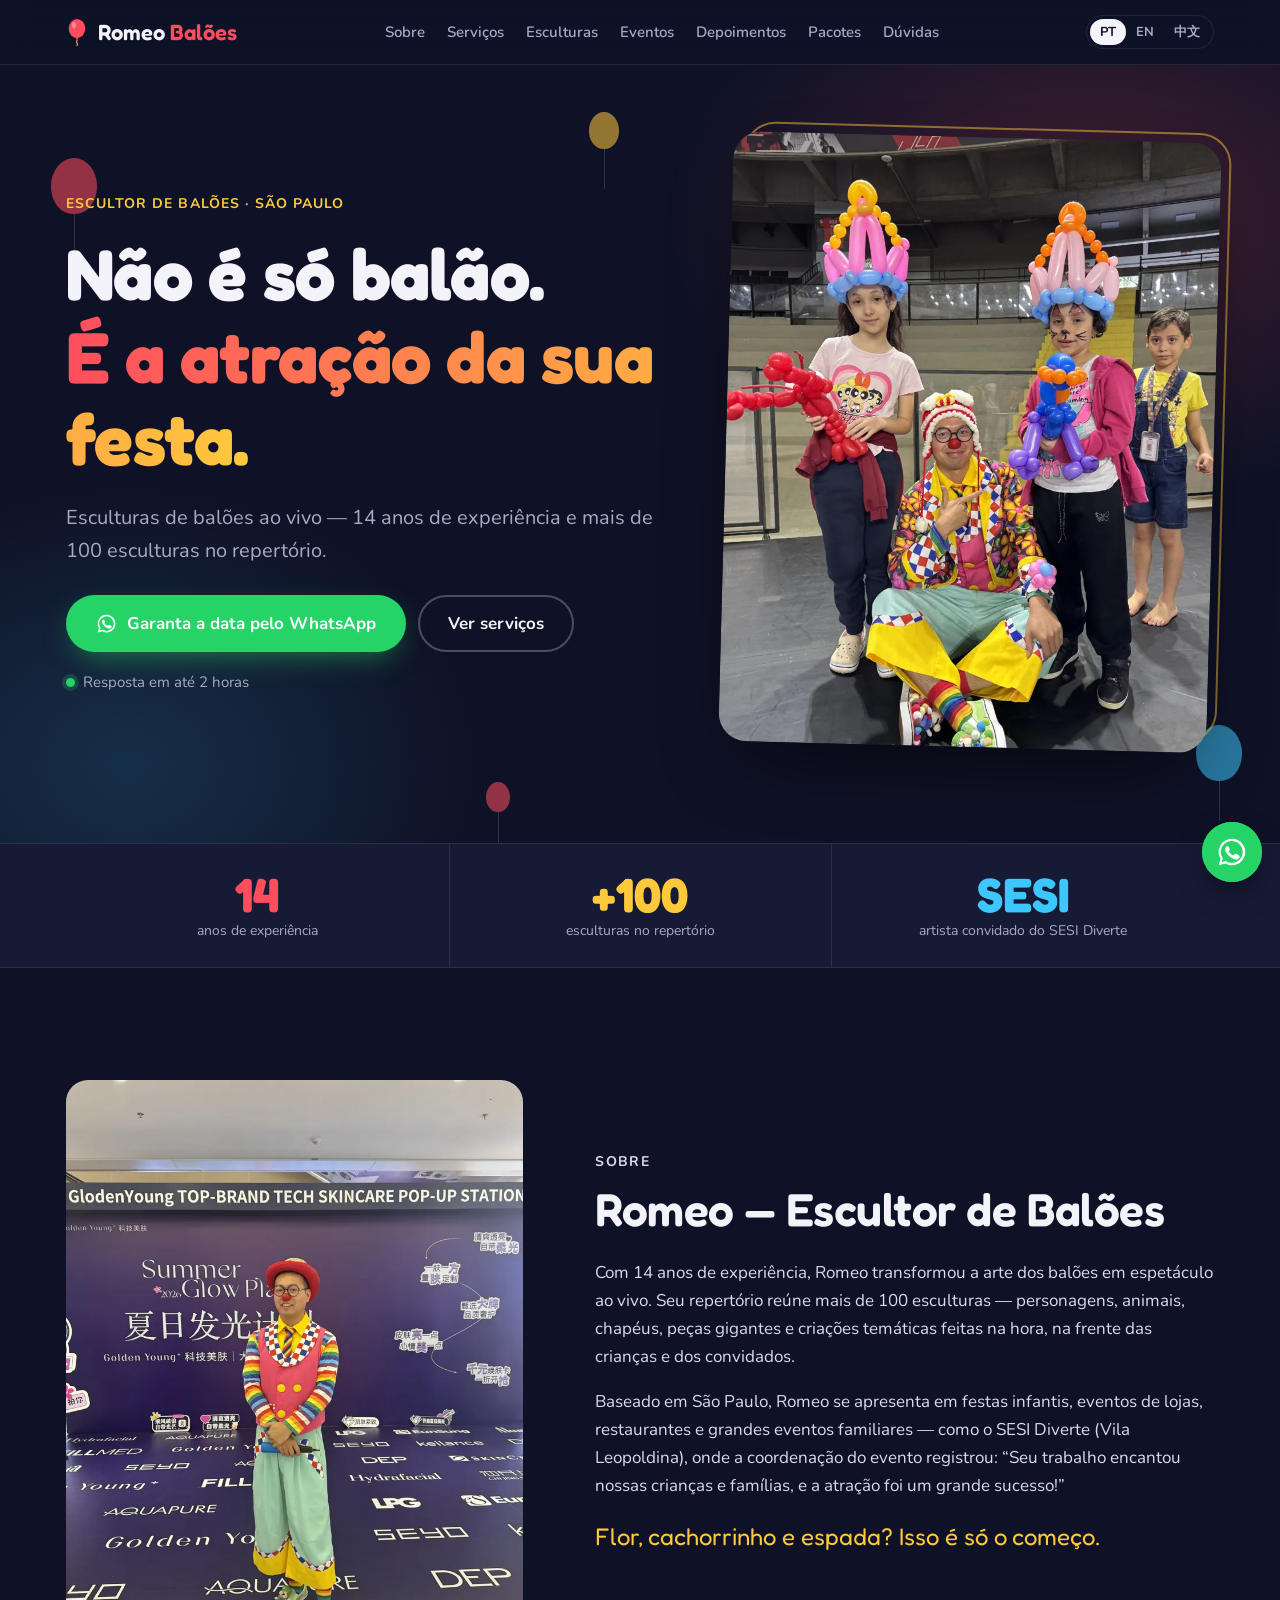
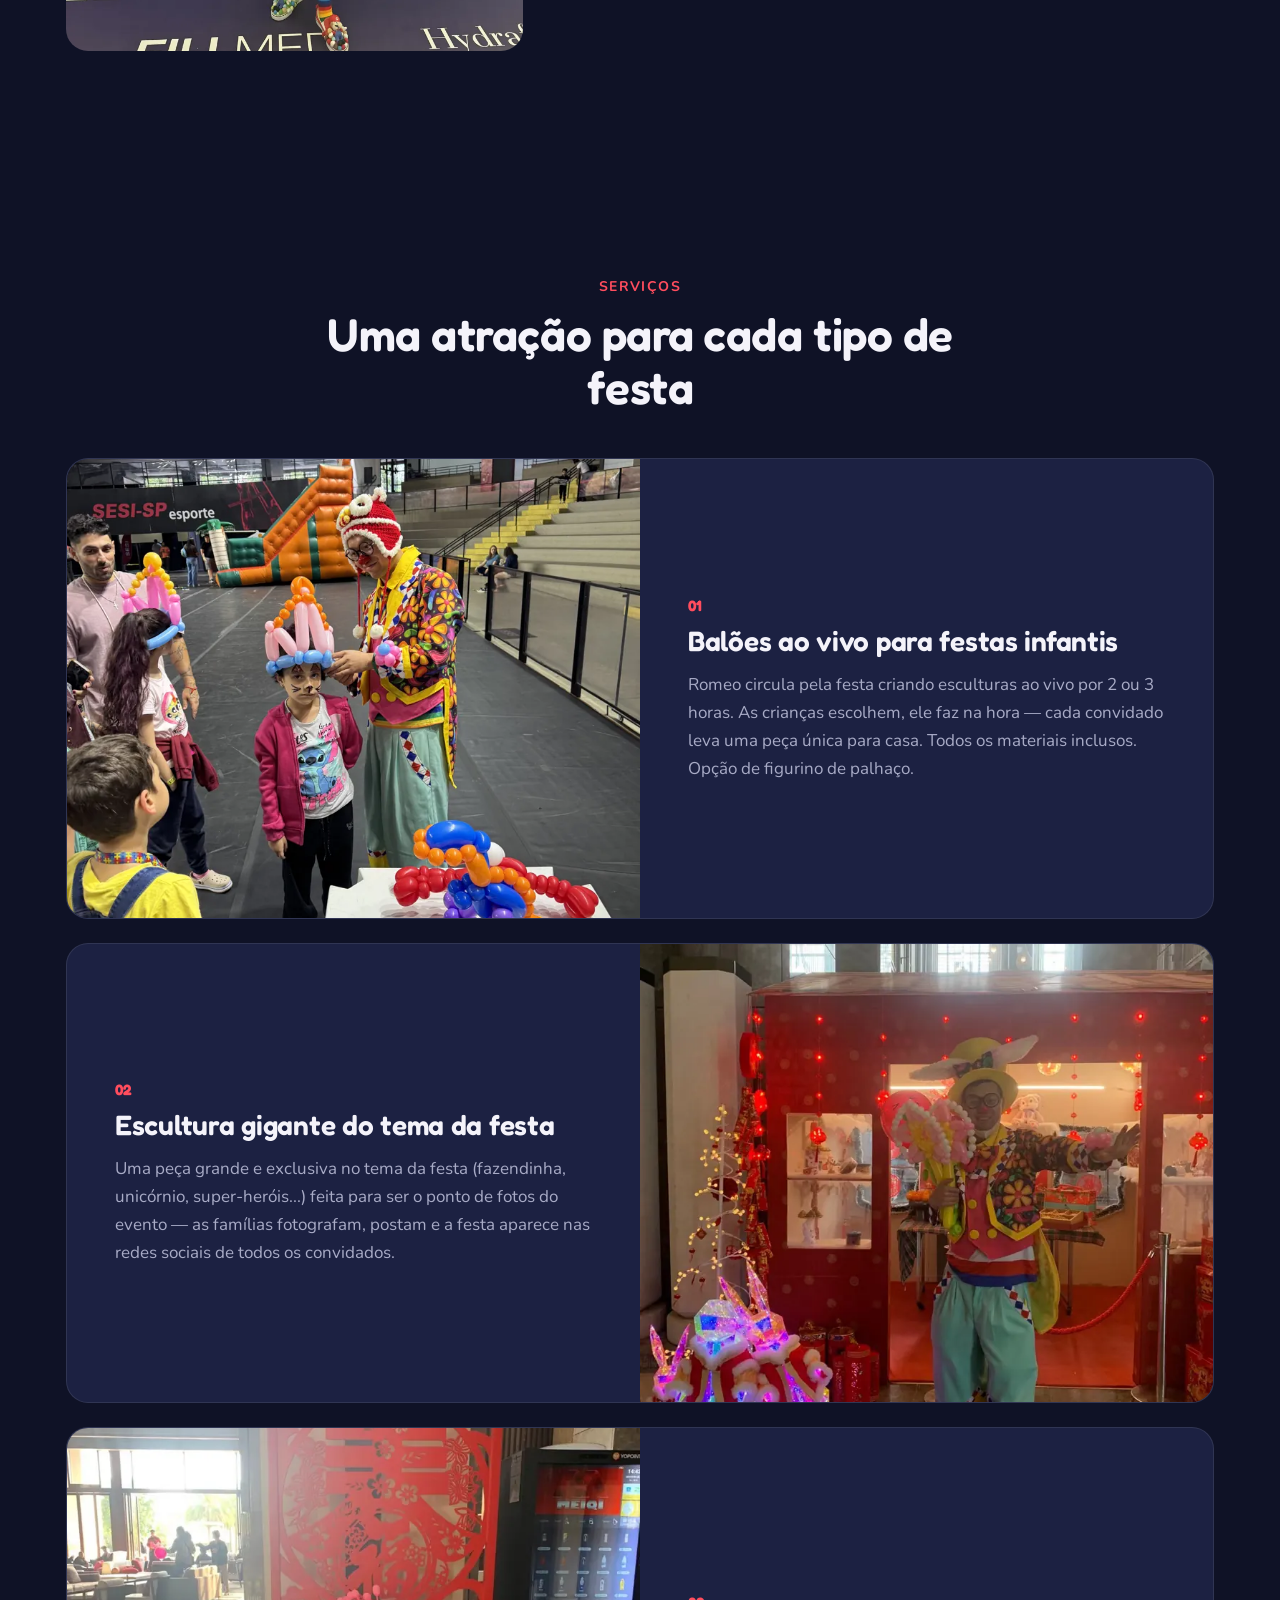
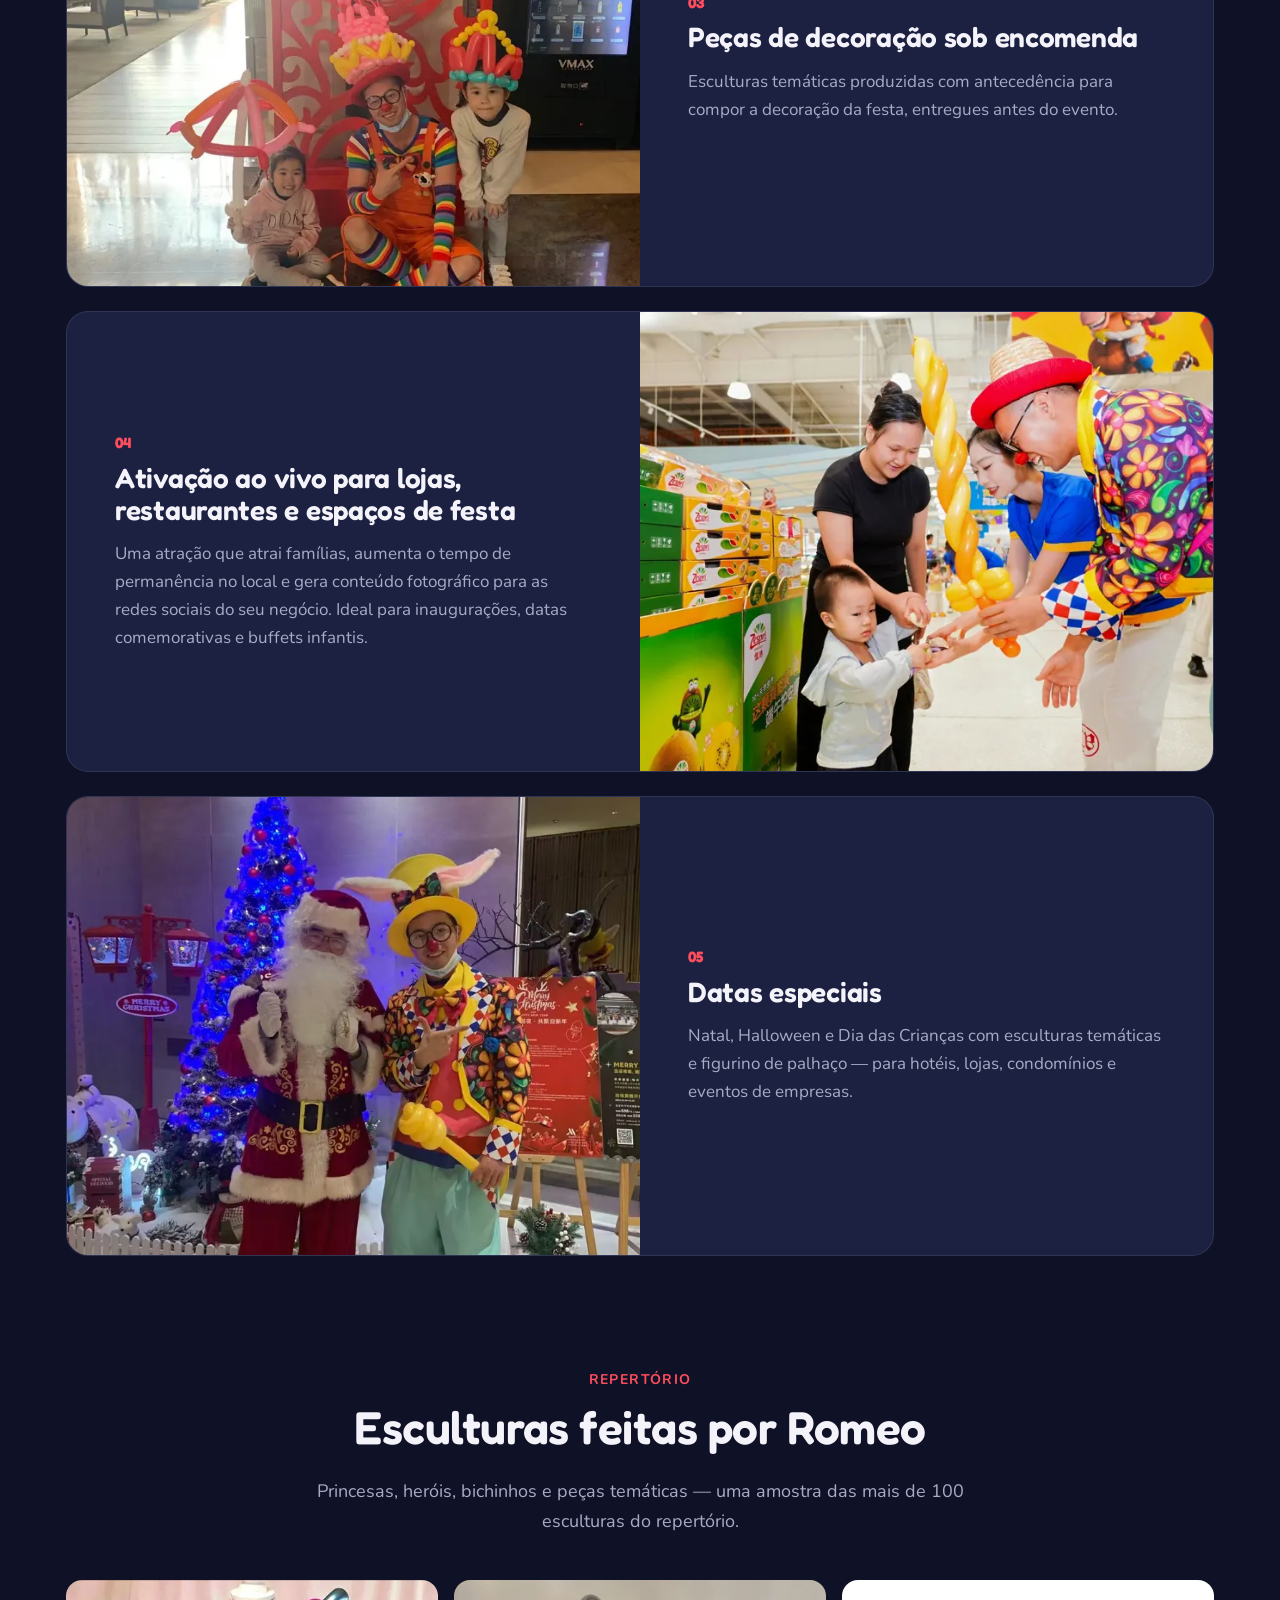
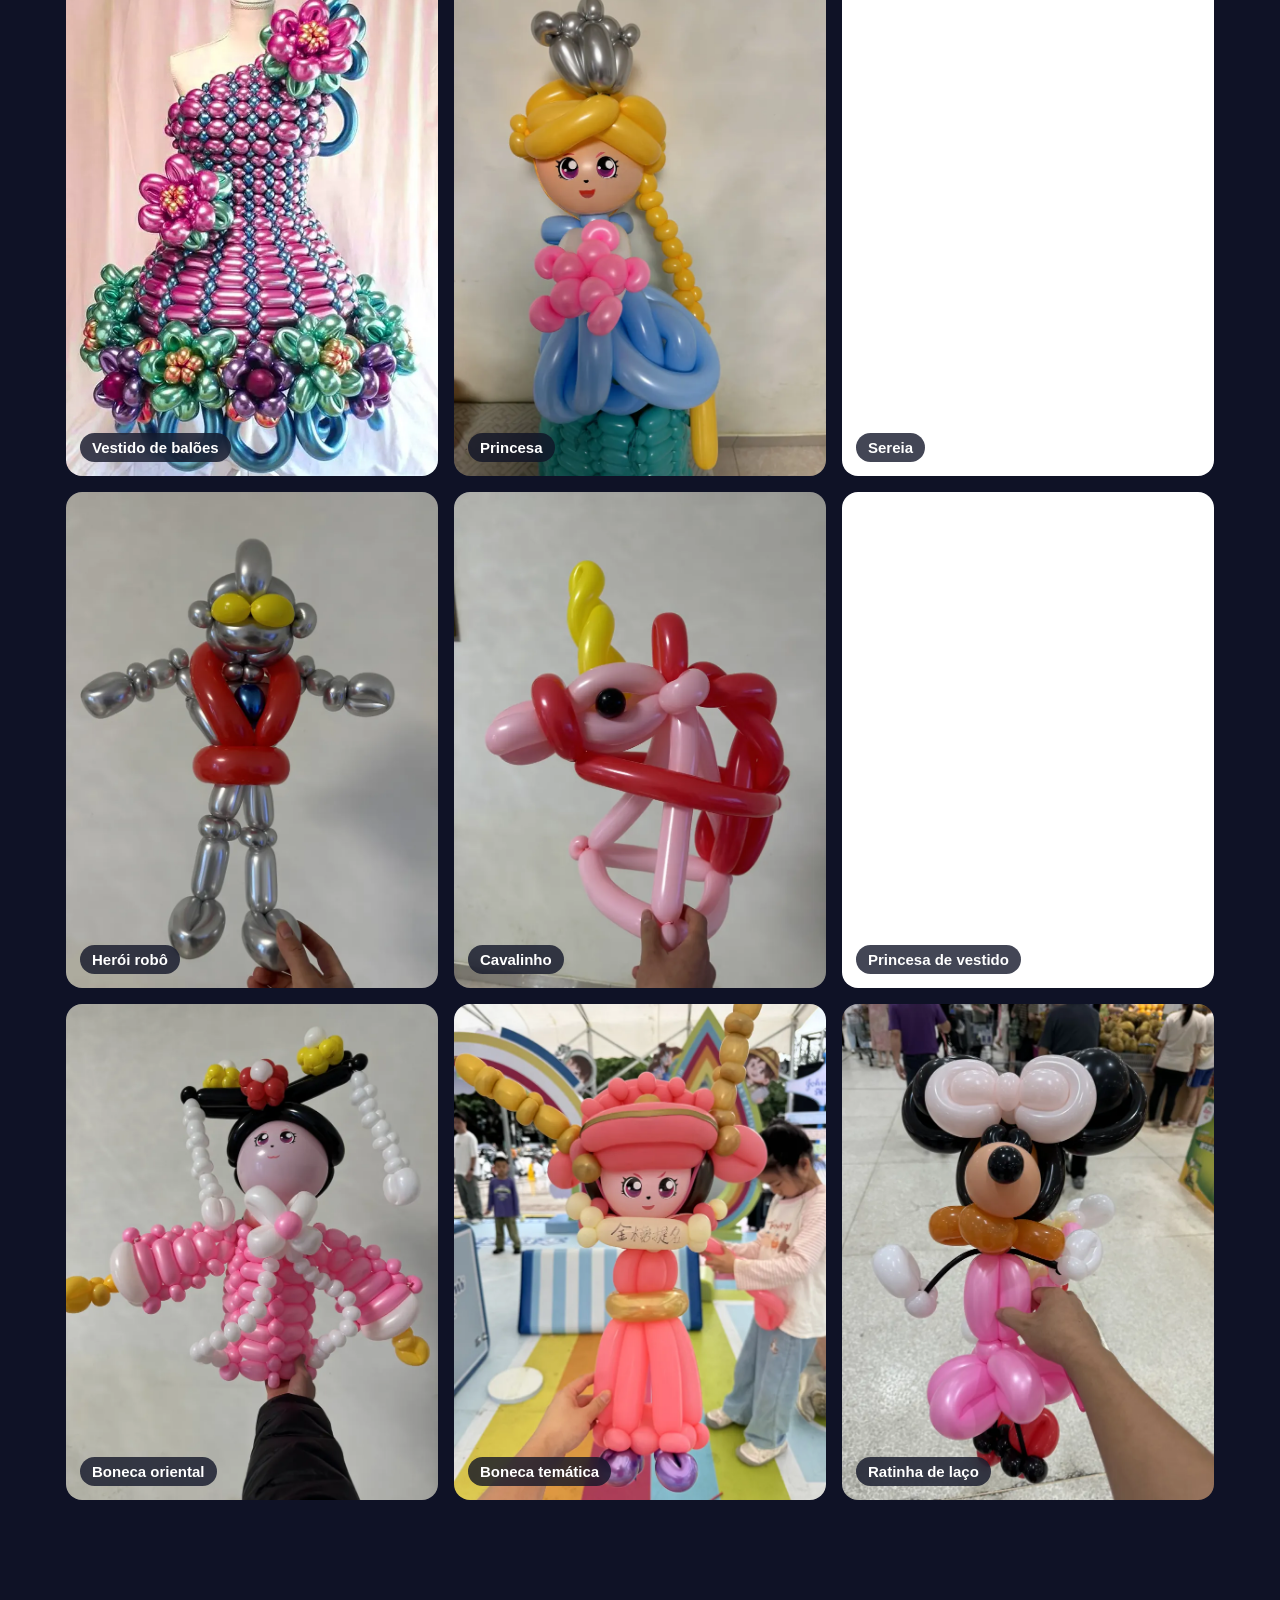
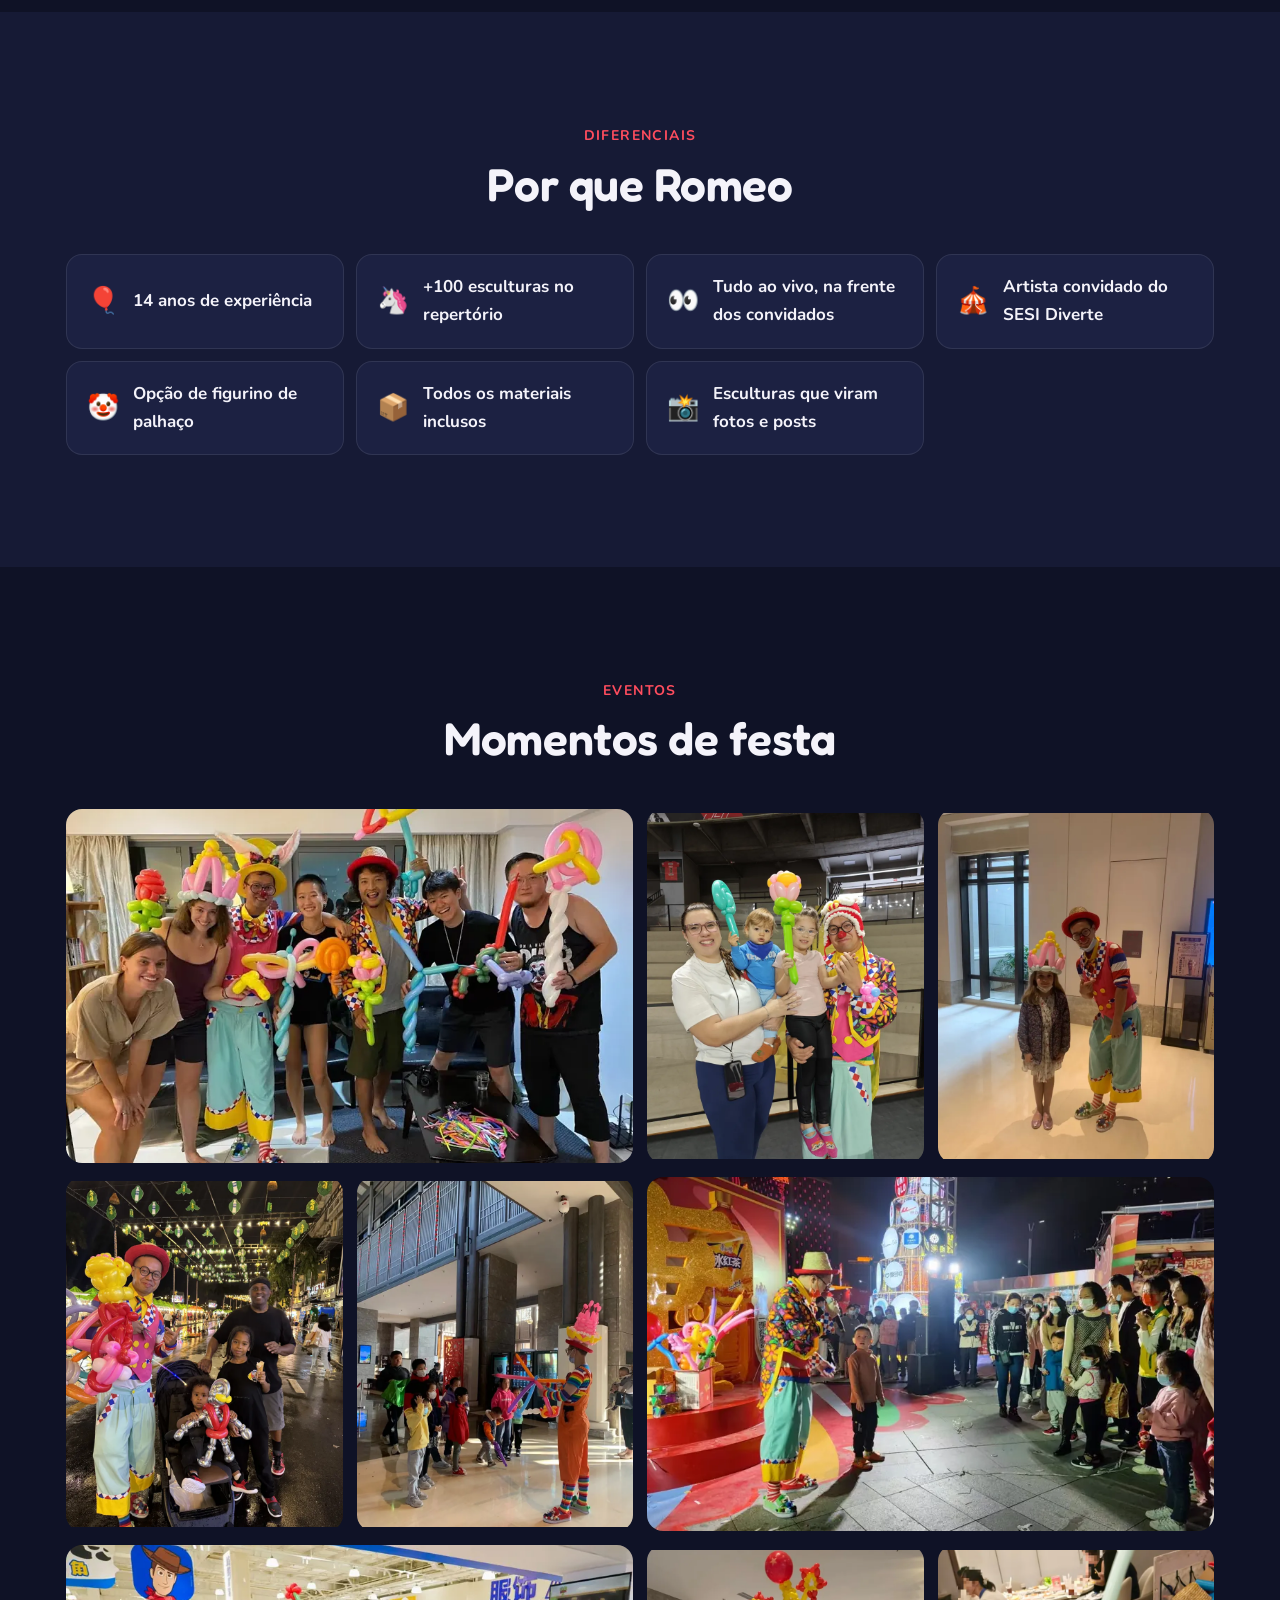
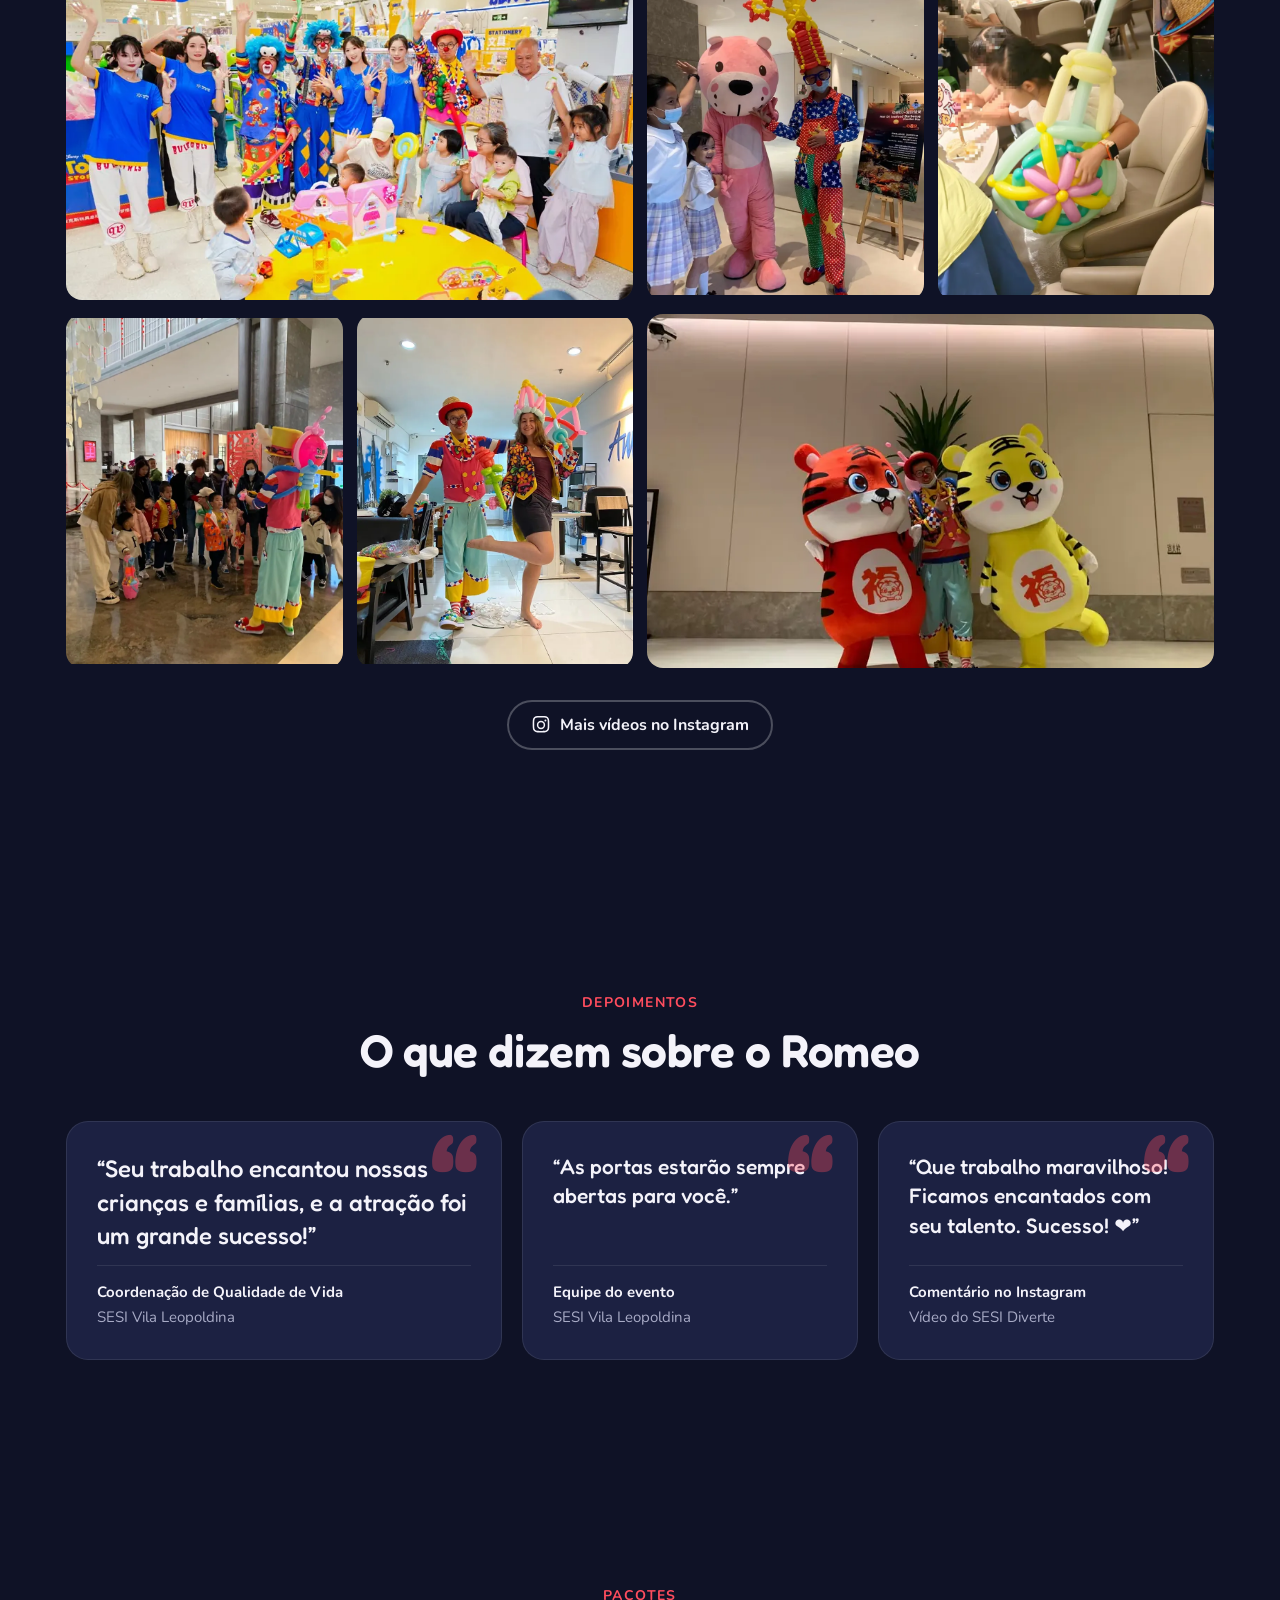
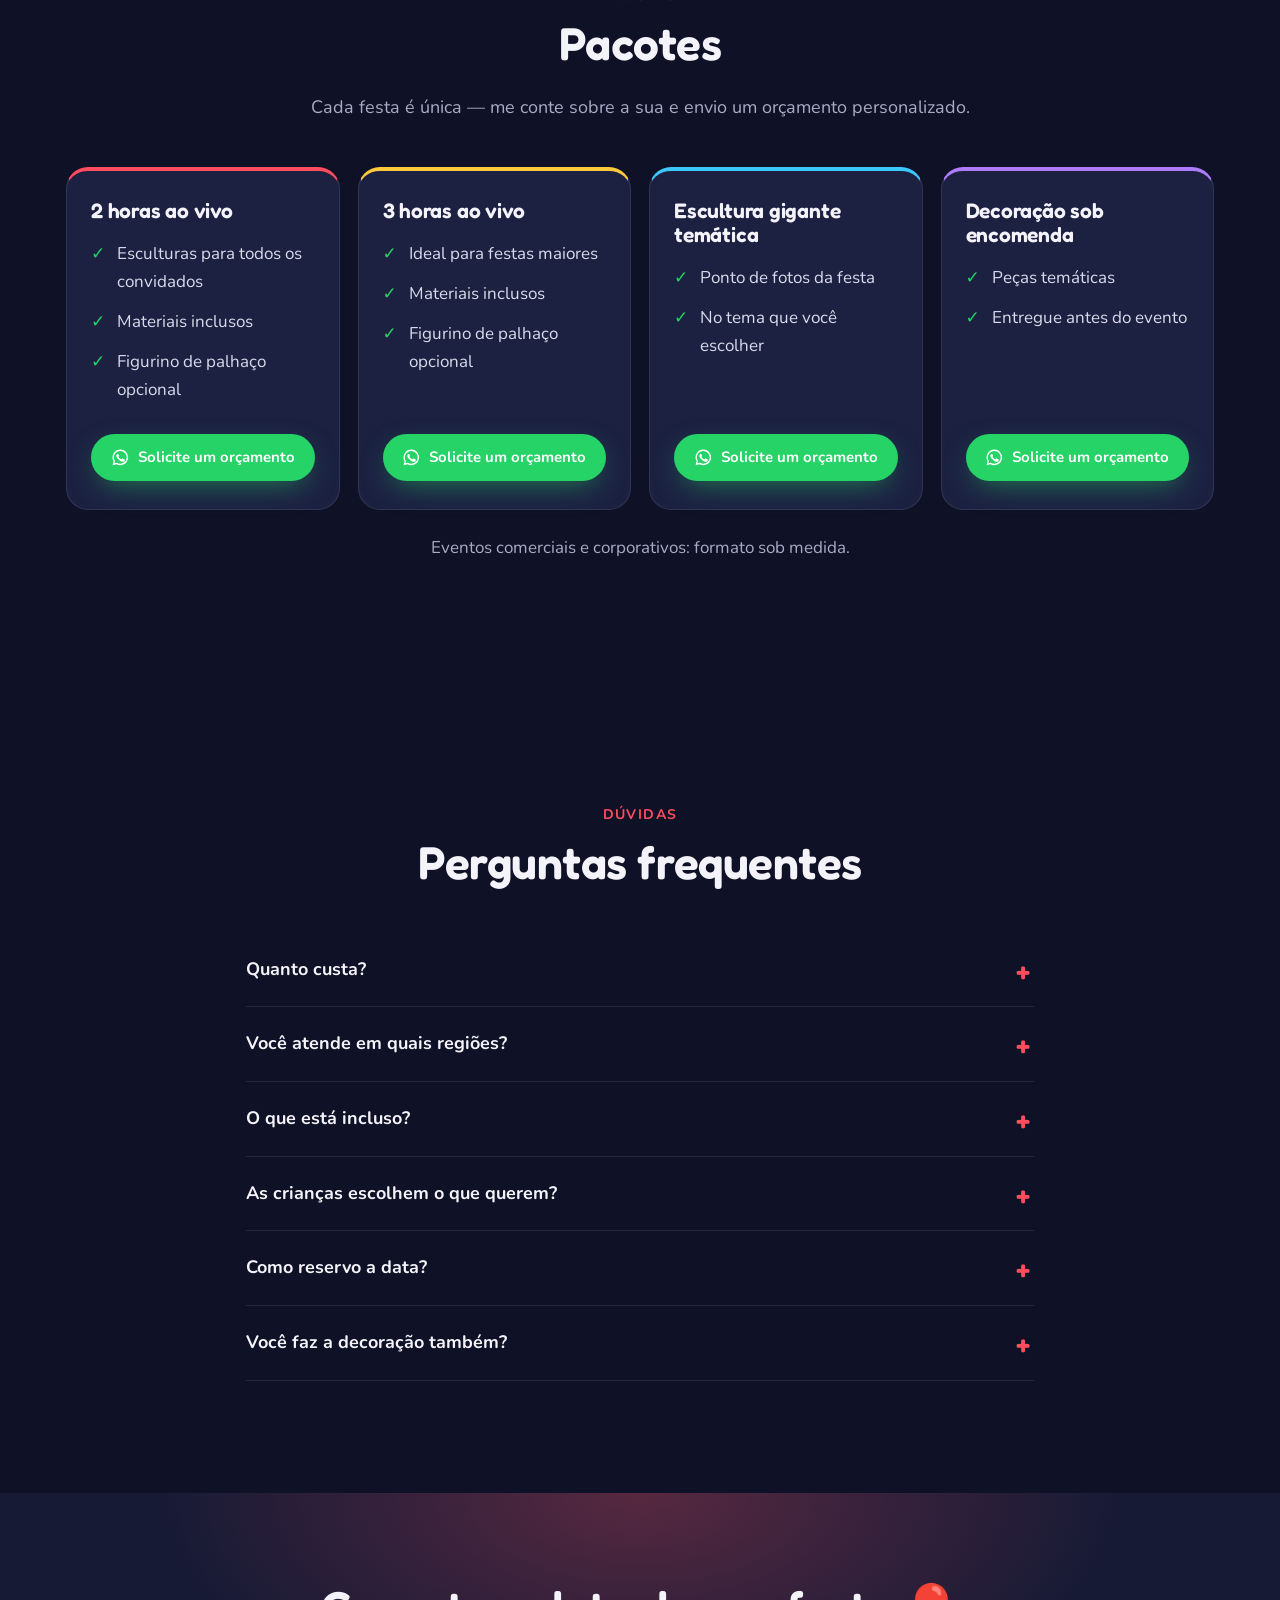
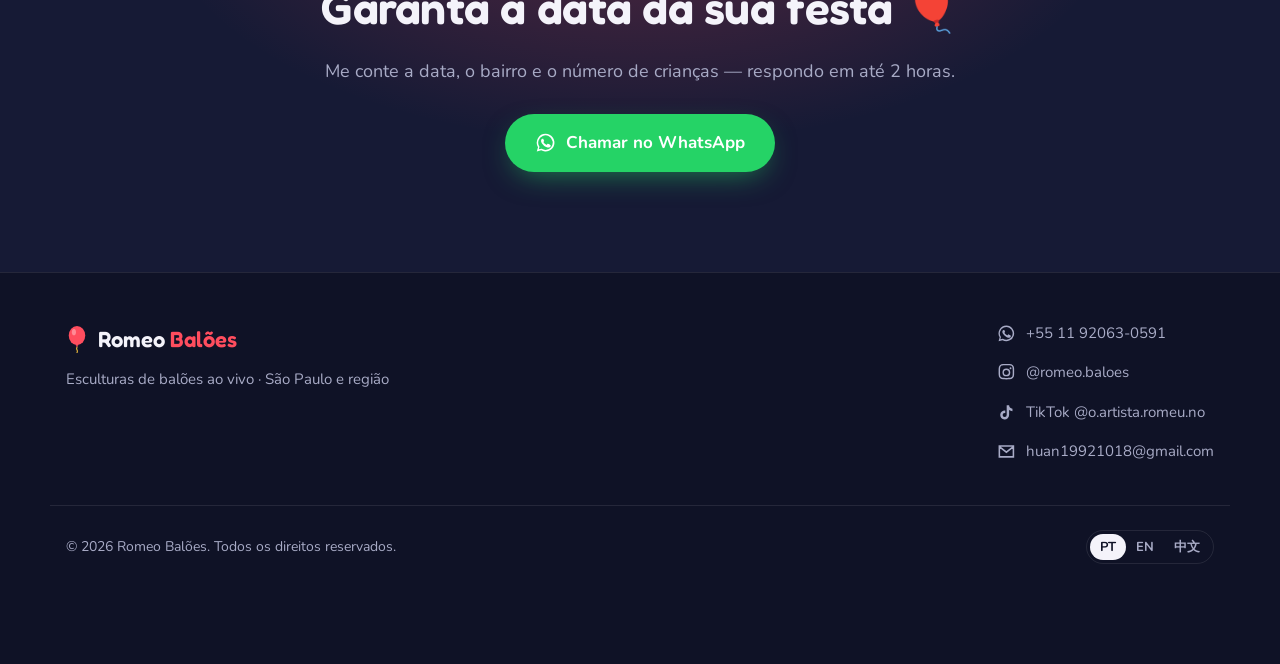
==== site/public/index.html @ ac1eb787 "TikTok 账号改为 @o.artista.romeu.no Co-Authored-By: Claude Opus 5.5 <noreply@anthropic.com>" ====
<!doctype html>
<html lang="pt-BR">
<head>
<meta charset="utf-8">
<meta name="viewport" content="width=device-width, initial-scale=1, viewport-fit=cover">
<title>Romeo Balões — Escultor de balões ao vivo em São Paulo</title>
<meta name="description" content="Esculturas de balões ao vivo para festas infantis e eventos em São Paulo. 14 anos de experiência, mais de 100 esculturas no repertório. Peça seu orçamento pelo WhatsApp.">
<link rel="canonical" href="https://romeo-baloes.vercel.app/">
<link rel="alternate" hreflang="pt-BR" href="https://romeo-baloes.vercel.app/">
<link rel="alternate" hreflang="en" href="https://romeo-baloes.vercel.app/en/">
<link rel="alternate" hreflang="zh-Hans" href="https://romeo-baloes.vercel.app/zh/">
<link rel="alternate" hreflang="x-default" href="https://romeo-baloes.vercel.app/">
<meta name="theme-color" content="#0F1226">
<meta property="og:type" content="website">
<meta property="og:site_name" content="Romeo Balões">
<meta property="og:title" content="Romeo Balões — Escultor de balões ao vivo em São Paulo">
<meta property="og:description" content="Esculturas de balões ao vivo para festas infantis e eventos em São Paulo. 14 anos de experiência, mais de 100 esculturas no repertório. Peça seu orçamento pelo WhatsApp.">
<meta property="og:url" content="https://romeo-baloes.vercel.app/">
<meta property="og:image" content="https://romeo-baloes.vercel.app/og-image.jpg?v=3625ed25">
<meta property="og:image:width" content="1200">
<meta property="og:image:height" content="630">
<meta property="og:locale" content="pt_BR">
<meta name="twitter:card" content="summary_large_image">
<link rel="icon" href="favicon.svg" type="image/svg+xml">
<link rel="preconnect" href="https://fonts.googleapis.com">
<link rel="preconnect" href="https://fonts.gstatic.com" crossorigin>
<link rel="stylesheet" href="https://fonts.googleapis.com/css2?family=Fredoka:wght@500;600;700&family=Nunito:wght@400;600;700&display=swap">
<link rel="preload" as="image" href="img/hero-800.webp?v=e5b56868" imagesrcset="img/hero-800.webp?v=e5b56868 800w, img/hero-1200.webp?v=afed4a90 1200w, img/hero-1600.webp?v=82c1dd11 1600w" imagesizes="(min-width: 900px) 45vw, 100vw">
<link rel="stylesheet" href="assets/style.css?v=2e09a04d">
<script>document.documentElement.classList.add("js")</script>
<script type="application/ld+json">[{"@context": "https://schema.org", "@type": "EntertainmentBusiness", "name": "Romeo Balões", "description": "Esculturas de balões ao vivo para festas infantis e eventos em São Paulo. 14 anos de experiência, mais de 100 esculturas no repertório. Peça seu orçamento pelo WhatsApp.", "url": "https://romeo-baloes.vercel.app/", "image": "https://romeo-baloes.vercel.app/og-image.jpg", "telephone": "+55 11 92063-0591", "email": "huan19921018@gmail.com", "areaServed": {"@type": "City", "name": "São Paulo"}, "address": {"@type": "PostalAddress", "addressLocality": "São Paulo", "addressRegion": "SP", "addressCountry": "BR"}, "sameAs": ["https://www.instagram.com/romeo.baloes", "https://www.tiktok.com/@o.artista.romeu.no"], "knowsLanguage": ["pt-BR", "en", "zh"]}, {"@context": "https://schema.org", "@type": "FAQPage", "mainEntity": [{"@type": "Question", "name": "Quanto custa?", "acceptedAnswer": {"@type": "Answer", "text": "O valor depende da duração, do número de convidados e do local da festa. Me chame no WhatsApp com a data e o bairro que envio o orçamento na hora."}}, {"@type": "Question", "name": "Você atende em quais regiões?", "acceptedAnswer": {"@type": "Answer", "text": "São Paulo e região metropolitana. Me passe o endereço da festa que confirmo o deslocamento."}}, {"@type": "Question", "name": "O que está incluso?", "acceptedAnswer": {"@type": "Answer", "text": "Todos os balões e materiais, a apresentação ao vivo durante o período contratado e, se quiser, o figurino de palhaço."}}, {"@type": "Question", "name": "As crianças escolhem o que querem?", "acceptedAnswer": {"@type": "Answer", "text": "Sim! Tenho mais de 100 esculturas no repertório — personagens, animais, temas da festa. Elas escolhem e eu faço na hora."}}, {"@type": "Question", "name": "Como reservo a data?", "acceptedAnswer": {"@type": "Answer", "text": "Com 50% de sinal via Pix. O restante é pago no dia do evento. Assim que o sinal cai, a data é de vocês! 🎈"}}, {"@type": "Question", "name": "Você faz a decoração também?", "acceptedAnswer": {"@type": "Answer", "text": "Faço esculturas temáticas sob encomenda para a decoração e uma escultura gigante do tema como ponto de fotos."}}]}]</script>
</head>
<body class="lang-pt">
<a class="skip" href="#main">Pular para o conteúdo</a>

<header class="site-header" id="top">
  <div class="wrap header-inner">
    <a class="brand" href="#top"><svg class="logo-mark" viewBox="0 0 32 40" aria-hidden="true"><ellipse cx="16" cy="15" rx="12" ry="14" fill="#FF4D5E"/><ellipse cx="11.5" cy="10" rx="3" ry="4.5" fill="#fff" opacity=".35"/><path d="M14 29h4l-2 3z" fill="#FF4D5E"/><path d="M16 32c-2 3 2 4 0 8" stroke="#FFC93C" stroke-width="1.5" fill="none" stroke-linecap="round"/></svg><span>Romeo <b>Balões</b></span></a>
    <nav class="nav" id="nav" aria-label="Menu"><a href="#about">Sobre</a><a href="#services">Serviços</a><a href="#works">Esculturas</a><a href="#gallery">Eventos</a><a href="#reviews">Depoimentos</a><a href="#packages">Pacotes</a><a href="#faq">Dúvidas</a></nav>
    <div class="header-right">
      <div class="lang-switch"><a href="" lang="pt-BR" hreflang="pt-BR" aria-current="true">PT</a><a href="en/" lang="en" hreflang="en">EN</a><a href="zh/" lang="zh-Hans" hreflang="zh-Hans">中文</a></div>
      <button class="menu-btn" type="button" aria-expanded="false" aria-controls="nav" aria-label="Menu"><span></span><span></span></button>
    </div>
  </div>
</header>

<main id="main">
<section class="hero">
  <div class="hero-balloons" aria-hidden="true"><i></i><i></i><i></i><i></i><i></i></div>
  <div class="wrap hero-grid">
    <div class="hero-text">
      <p class="eyebrow">Escultor de balões · São Paulo</p>
      <h1>Não é só balão.<br><em>É a atração da sua festa.</em></h1>
      <p class="hero-sub">Esculturas de balões ao vivo — 14 anos de experiência e mais de 100 esculturas no repertório.</p>
      <div class="hero-cta">
        <a class="btn btn-wa btn-lg" href="https://wa.me/5511920630591?text=Ol%C3%A1%20Romeo%21%20Vi%20seu%20site%20e%20quero%20saber%20sobre%20uma%20festa.%0AData%3A%0ABairro%3A%0AN%C2%BA%20de%20crian%C3%A7as%3A" target="_blank" rel="noopener"><svg class="ico" viewBox="0 0 24 24" aria-hidden="true"><path fill="currentColor" d="M12 2a10 10 0 0 0-8.6 15.1L2 22l5-1.3A10 10 0 1 0 12 2Zm0 18.2c-1.6 0-3.1-.4-4.4-1.2l-.3-.2-3 .8.8-2.9-.2-.3A8.2 8.2 0 1 1 12 20.2Zm4.5-6.1c-.2-.1-1.5-.7-1.7-.8s-.4-.1-.6.1-.7.8-.8 1-.3.2-.5.1a6.7 6.7 0 0 1-3.3-2.9c-.2-.4.2-.4.7-1.3.1-.2 0-.3 0-.4l-.8-1.8c-.2-.5-.4-.4-.6-.4h-.5a1 1 0 0 0-.7.3 3 3 0 0 0-.9 2.2 5.2 5.2 0 0 0 1.1 2.7 11.9 11.9 0 0 0 4.6 4c1.7.7 2.3.8 3.2.7a2.7 2.7 0 0 0 1.8-1.3 2.2 2.2 0 0 0 .2-1.3c-.1-.1-.3-.2-.5-.3Z"/></svg>Garanta a data pelo WhatsApp</a>
        <a class="btn btn-ghost btn-lg" href="#services">Ver serviços</a>
      </div>
      <p class="reply-note"><span class="dot" aria-hidden="true"></span>Resposta em até 2 horas</p>
    </div>
    <div class="hero-photo">
      <img class="" src="img/hero-800.webp?v=e5b56868" srcset="img/hero-800.webp?v=e5b56868 800w, img/hero-1200.webp?v=afed4a90 1200w, img/hero-1600.webp?v=82c1dd11 1600w" sizes="(min-width: 900px) 45vw, 100vw" alt="Romeo fantasiado de palhaço com crianças usando coroas de balões no SESI Diverte" fetchpriority="high">
    </div>
  </div>
</section>

<section class="trust" aria-label="Por que Romeo">
  <div class="wrap trust-grid"><div class="trust-item"><strong>14</strong><span>anos de experiência</span></div><div class="trust-item"><strong>+100</strong><span>esculturas no repertório</span></div><div class="trust-item"><strong>SESI</strong><span>artista convidado do SESI Diverte</span></div></div>
</section>

<section class="section about" id="about">
  <div class="wrap about-grid">
    <div class="about-photo reveal"><img class="" src="img/romeo-800.webp?v=8f0fcf88" srcset="img/romeo-800.webp?v=8f0fcf88 800w, img/romeo-1200.webp?v=d989815e 1200w, img/romeo-1600.webp?v=4fb12b3a 1600w" sizes="(min-width: 900px) 40vw, 100vw" alt="Romeo com figurino de palhaço colorido" loading="lazy" decoding="async"></div>
    <div class="about-text reveal">
      <p class="kicker">Sobre</p>
      <h2>Romeo — Escultor de Balões</h2>
      <p>Com 14 anos de experiência, Romeo transformou a arte dos balões em espetáculo ao vivo. Seu repertório reúne mais de 100 esculturas — personagens, animais, chapéus, peças gigantes e criações temáticas feitas na hora, na frente das crianças e dos convidados.</p><p>Baseado em São Paulo, Romeo se apresenta em festas infantis, eventos de lojas, restaurantes e grandes eventos familiares — como o SESI Diverte (Vila Leopoldina), onde a coordenação do evento registrou: “Seu trabalho encantou nossas crianças e famílias, e a atração foi um grande sucesso!”</p>
      <p class="punch">Flor, cachorrinho e espada? Isso é só o começo.</p>
      
    </div>
  </div>
</section>

<section class="section" id="services">
  <div class="wrap">
    <header class="section-head reveal"><p class="kicker">Serviços</p><h2>Uma atração para cada tipo de festa</h2></header>
    <div class="services"><article class="service reveal">
  <div class="service-media"><img class="" src="img/svc-kids-800.webp?v=ff82d369" srcset="img/svc-kids-800.webp?v=ff82d369 800w, img/svc-kids-1200.webp?v=6cf23d10 1200w, img/svc-kids-1600.webp?v=7c1a5c7e 1600w" sizes="(min-width: 900px) 40vw, 100vw" alt="Romeo criando esculturas de balões para crianças" loading="lazy" decoding="async"></div>
  <div class="service-body"><span class="service-num">01</span><h3>Balões ao vivo para festas infantis</h3><p>Romeo circula pela festa criando esculturas ao vivo por 2 ou 3 horas. As crianças escolhem, ele faz na hora — cada convidado leva uma peça única para casa. Todos os materiais inclusos. Opção de figurino de palhaço.</p></div>
</article><article class="service reveal">
  <div class="service-media"><img class="" src="img/svc-giant-800.webp?v=6823fd11" srcset="img/svc-giant-800.webp?v=6823fd11 800w, img/svc-giant-1200.webp?v=41e134d0 1200w, img/svc-giant-1600.webp?v=41e134d0 1600w" sizes="(min-width: 900px) 40vw, 100vw" alt="Escultura grande de balões iluminada" loading="lazy" decoding="async"></div>
  <div class="service-body"><span class="service-num">02</span><h3>Escultura gigante do tema da festa</h3><p>Uma peça grande e exclusiva no tema da festa (fazendinha, unicórnio, super-heróis...) feita para ser o ponto de fotos do evento — as famílias fotografam, postam e a festa aparece nas redes sociais de todos os convidados.</p></div>
</article><article class="service reveal">
  <div class="service-media"><img class="" src="img/svc-decor-800.webp?v=9bc6d46e" srcset="img/svc-decor-800.webp?v=9bc6d46e 800w, img/svc-decor-1200.webp?v=fd95dae3 1200w, img/svc-decor-1600.webp?v=fd95dae3 1600w" sizes="(min-width: 900px) 40vw, 100vw" alt="Decoração temática com balões" loading="lazy" decoding="async"></div>
  <div class="service-body"><span class="service-num">03</span><h3>Peças de decoração sob encomenda</h3><p>Esculturas temáticas produzidas com antecedência para compor a decoração da festa, entregues antes do evento.</p></div>
</article><article class="service reveal">
  <div class="service-media"><img class="" src="img/svc-business-800.webp?v=694ee84f" srcset="img/svc-business-800.webp?v=694ee84f 800w, img/svc-business-1200.webp?v=6de3ab0e 1200w, img/svc-business-1600.webp?v=de99f090 1600w" sizes="(min-width: 900px) 40vw, 100vw" alt="Público reunido em evento comercial com Romeo" loading="lazy" decoding="async"></div>
  <div class="service-body"><span class="service-num">04</span><h3>Ativação ao vivo para lojas, restaurantes e espaços de festa</h3><p>Uma atração que atrai famílias, aumenta o tempo de permanência no local e gera conteúdo fotográfico para as redes sociais do seu negócio. Ideal para inaugurações, datas comemorativas e buffets infantis.</p></div>
</article><article class="service reveal">
  <div class="service-media"><img class="" src="img/svc-seasonal-800.webp?v=7fa76375" srcset="img/svc-seasonal-800.webp?v=7fa76375 800w, img/svc-seasonal-1200.webp?v=3f688539 1200w, img/svc-seasonal-1600.webp?v=3f688539 1600w" sizes="(min-width: 900px) 40vw, 100vw" alt="Romeo ao lado do Papai Noel em evento de Natal" loading="lazy" decoding="async"></div>
  <div class="service-body"><span class="service-num">05</span><h3>Datas especiais</h3><p>Natal, Halloween e Dia das Crianças com esculturas temáticas e figurino de palhaço — para hotéis, lojas, condomínios e eventos de empresas.</p></div>
</article></div>
  </div>
</section>

<section class="section works-sec" id="works">
  <div class="wrap">
    <header class="section-head reveal"><p class="kicker">Repertório</p><h2>Esculturas feitas por Romeo</h2><p>Princesas, heróis, bichinhos e peças temáticas — uma amostra das mais de 100 esculturas do repertório.</p></header>
    <div class="works"><button class="g-item work reveal" type="button" data-full="img/w-gown-1600.webp?v=f829be56" aria-label="Vestido de balões"><img class="" src="img/w-gown-800.webp?v=f829be56" srcset="img/w-gown-800.webp?v=f829be56 800w, img/w-gown-1200.webp?v=f829be56 1200w, img/w-gown-1600.webp?v=f829be56 1600w" sizes="(min-width: 900px) 33vw, 50vw" alt="Vestido de balões" loading="lazy" decoding="async"><span class="work-label">Vestido de balões</span></button><button class="g-item work reveal" type="button" data-full="img/w-princess-1600.webp?v=fe43b192" aria-label="Princesa"><img class="" src="img/w-princess-800.webp?v=7ef98ec7" srcset="img/w-princess-800.webp?v=7ef98ec7 800w, img/w-princess-1200.webp?v=d2daa711 1200w, img/w-princess-1600.webp?v=fe43b192 1600w" sizes="(min-width: 900px) 33vw, 50vw" alt="Princesa" loading="lazy" decoding="async"><span class="work-label">Princesa</span></button><button class="g-item work reveal" type="button" data-full="img/w-mermaid-1600.webp?v=f64dbb5a" aria-label="Sereia"><img class="" src="img/w-mermaid-800.webp?v=d6a1c077" srcset="img/w-mermaid-800.webp?v=d6a1c077 800w, img/w-mermaid-1200.webp?v=130f84ac 1200w, img/w-mermaid-1600.webp?v=f64dbb5a 1600w" sizes="(min-width: 900px) 33vw, 50vw" alt="Sereia" loading="lazy" decoding="async"><span class="work-label">Sereia</span></button><button class="g-item work reveal" type="button" data-full="img/w-robot-1600.webp?v=2056eaa0" aria-label="Herói robô"><img class="" src="img/w-robot-800.webp?v=a9c3ec23" srcset="img/w-robot-800.webp?v=a9c3ec23 800w, img/w-robot-1200.webp?v=0e2db51b 1200w, img/w-robot-1600.webp?v=2056eaa0 1600w" sizes="(min-width: 900px) 33vw, 50vw" alt="Herói robô" loading="lazy" decoding="async"><span class="work-label">Herói robô</span></button><button class="g-item work reveal" type="button" data-full="img/w-horse-1600.webp?v=0f36bb14" aria-label="Cavalinho"><img class="" src="img/w-horse-800.webp?v=0ca2b351" srcset="img/w-horse-800.webp?v=0ca2b351 800w, img/w-horse-1200.webp?v=74e12756 1200w, img/w-horse-1600.webp?v=0f36bb14 1600w" sizes="(min-width: 900px) 33vw, 50vw" alt="Cavalinho" loading="lazy" decoding="async"><span class="work-label">Cavalinho</span></button><button class="g-item work reveal" type="button" data-full="img/w-dress-doll-1600.webp?v=b3924a16" aria-label="Princesa de vestido"><img class="" src="img/w-dress-doll-800.webp?v=049b6e04" srcset="img/w-dress-doll-800.webp?v=049b6e04 800w, img/w-dress-doll-1200.webp?v=b2bd9c36 1200w, img/w-dress-doll-1600.webp?v=b3924a16 1600w" sizes="(min-width: 900px) 33vw, 50vw" alt="Princesa de vestido" loading="lazy" decoding="async"><span class="work-label">Princesa de vestido</span></button><button class="g-item work reveal" type="button" data-full="img/w-doll-1600.webp?v=1e286638" aria-label="Boneca oriental"><img class="" src="img/w-doll-800.webp?v=72190b79" srcset="img/w-doll-800.webp?v=72190b79 800w, img/w-doll-1200.webp?v=8d420709 1200w, img/w-doll-1600.webp?v=1e286638 1600w" sizes="(min-width: 900px) 33vw, 50vw" alt="Boneca oriental" loading="lazy" decoding="async"><span class="work-label">Boneca oriental</span></button><button class="g-item work reveal" type="button" data-full="img/w-theme-1600.webp?v=00e9bc95" aria-label="Boneca temática"><img class="" src="img/w-theme-800.webp?v=932ae55d" srcset="img/w-theme-800.webp?v=932ae55d 800w, img/w-theme-1200.webp?v=1a99233c 1200w, img/w-theme-1600.webp?v=00e9bc95 1600w" sizes="(min-width: 900px) 33vw, 50vw" alt="Boneca temática" loading="lazy" decoding="async"><span class="work-label">Boneca temática</span></button><button class="g-item work reveal" type="button" data-full="img/w-mouse-1600.webp?v=95e60c36" aria-label="Ratinha de laço"><img class="" src="img/w-mouse-800.webp?v=079a0377" srcset="img/w-mouse-800.webp?v=079a0377 800w, img/w-mouse-1200.webp?v=4e567366 1200w, img/w-mouse-1600.webp?v=95e60c36 1600w" sizes="(min-width: 900px) 33vw, 50vw" alt="Ratinha de laço" loading="lazy" decoding="async"><span class="work-label">Ratinha de laço</span></button></div>
  </div>
</section>

<section class="section why">
  <div class="wrap">
    <header class="section-head reveal"><p class="kicker">Diferenciais</p><h2>Por que Romeo</h2></header>
    <ul class="why-list"><li class="reveal"><span class="why-ico" aria-hidden="true">🎈</span>14 anos de experiência</li><li class="reveal"><span class="why-ico" aria-hidden="true">🦄</span>+100 esculturas no repertório</li><li class="reveal"><span class="why-ico" aria-hidden="true">👀</span>Tudo ao vivo, na frente dos convidados</li><li class="reveal"><span class="why-ico" aria-hidden="true">🎪</span>Artista convidado do SESI Diverte</li><li class="reveal"><span class="why-ico" aria-hidden="true">🤡</span>Opção de figurino de palhaço</li><li class="reveal"><span class="why-ico" aria-hidden="true">📦</span>Todos os materiais inclusos</li><li class="reveal"><span class="why-ico" aria-hidden="true">📸</span>Esculturas que viram fotos e posts</li></ul>
  </div>
</section>

<section class="section" id="gallery">
  <div class="wrap">
    <header class="section-head reveal"><p class="kicker">Eventos</p><h2>Momentos de festa</h2></header>
    <div class="gallery"><button class="g-item wide reveal" type="button" data-full="img/g-party-1600.webp?v=0f7a9c75" aria-label="Romeo em evento com esculturas de balões"><img class="" src="img/g-party-800.webp?v=f52fabff" srcset="img/g-party-800.webp?v=f52fabff 800w, img/g-party-1200.webp?v=0f7a9c75 1200w, img/g-party-1600.webp?v=0f7a9c75 1600w" sizes="(min-width: 900px) 50vw, 100vw" alt="Romeo em evento com esculturas de balões" loading="lazy" decoding="async"></button><button class="g-item reveal" type="button" data-full="img/g-sesi-1600.webp?v=14eb5446" aria-label="Romeo em evento com esculturas de balões"><img class="" src="img/g-sesi-800.webp?v=e015d5f9" srcset="img/g-sesi-800.webp?v=e015d5f9 800w, img/g-sesi-1200.webp?v=2613ee7e 1200w, img/g-sesi-1600.webp?v=14eb5446 1600w" sizes="(min-width: 900px) 25vw, 50vw" alt="Romeo em evento com esculturas de balões" loading="lazy" decoding="async"></button><button class="g-item reveal" type="button" data-full="img/g-crown-1600.webp?v=e3c074e0" aria-label="Romeo em evento com esculturas de balões"><img class="" src="img/g-crown-800.webp?v=140e8f96" srcset="img/g-crown-800.webp?v=140e8f96 800w, img/g-crown-1200.webp?v=e3c074e0 1200w, img/g-crown-1600.webp?v=e3c074e0 1600w" sizes="(min-width: 900px) 25vw, 50vw" alt="Romeo em evento com esculturas de balões" loading="lazy" decoding="async"></button><button class="g-item reveal" type="button" data-full="img/g-night-1600.webp?v=58bb2fa3" aria-label="Romeo em evento com esculturas de balões"><img class="" src="img/g-night-800.webp?v=f7c3f2ab" srcset="img/g-night-800.webp?v=f7c3f2ab 800w, img/g-night-1200.webp?v=52bb8b87 1200w, img/g-night-1600.webp?v=58bb2fa3 1600w" sizes="(min-width: 900px) 25vw, 50vw" alt="Romeo em evento com esculturas de balões" loading="lazy" decoding="async"></button><button class="g-item reveal" type="button" data-full="img/g-show-1600.webp?v=9d2e7dcf" aria-label="Romeo em evento com esculturas de balões"><img class="" src="img/g-show-800.webp?v=289330cd" srcset="img/g-show-800.webp?v=289330cd 800w, img/g-show-1200.webp?v=9d2e7dcf 1200w, img/g-show-1600.webp?v=9d2e7dcf 1600w" sizes="(min-width: 900px) 25vw, 50vw" alt="Romeo em evento com esculturas de balões" loading="lazy" decoding="async"></button><button class="g-item wide reveal" type="button" data-full="img/g-mall-1600.webp?v=ececbd4f" aria-label="Romeo em evento com esculturas de balões"><img class="" src="img/g-mall-800.webp?v=ecf17008" srcset="img/g-mall-800.webp?v=ecf17008 800w, img/g-mall-1200.webp?v=e895caca 1200w, img/g-mall-1600.webp?v=ececbd4f 1600w" sizes="(min-width: 900px) 50vw, 100vw" alt="Romeo em evento com esculturas de balões" loading="lazy" decoding="async"></button><button class="g-item wide reveal" type="button" data-full="img/g-market-1600.webp?v=4492ad54" aria-label="Romeo em evento com esculturas de balões"><img class="" src="img/g-market-800.webp?v=dc34242d" srcset="img/g-market-800.webp?v=dc34242d 800w, img/g-market-1200.webp?v=4c31668b 1200w, img/g-market-1600.webp?v=4492ad54 1600w" sizes="(min-width: 900px) 50vw, 100vw" alt="Romeo em evento com esculturas de balões" loading="lazy" decoding="async"></button><button class="g-item reveal" type="button" data-full="img/g-mascot-1600.webp?v=a6553cf3" aria-label="Romeo em evento com esculturas de balões"><img class="" src="img/g-mascot-800.webp?v=b7b174b7" srcset="img/g-mascot-800.webp?v=b7b174b7 800w, img/g-mascot-1200.webp?v=a6553cf3 1200w, img/g-mascot-1600.webp?v=a6553cf3 1600w" sizes="(min-width: 900px) 25vw, 50vw" alt="Romeo em evento com esculturas de balões" loading="lazy" decoding="async"></button><button class="g-item reveal" type="button" data-full="img/g-guitar-1600.webp?v=06e92cfe" aria-label="Romeo em evento com esculturas de balões"><img class="" src="img/g-guitar-800.webp?v=d5f1996b" srcset="img/g-guitar-800.webp?v=d5f1996b 800w, img/g-guitar-1200.webp?v=6ff9b301 1200w, img/g-guitar-1600.webp?v=06e92cfe 1600w" sizes="(min-width: 900px) 25vw, 50vw" alt="Romeo em evento com esculturas de balões" loading="lazy" decoding="async"></button><button class="g-item reveal" type="button" data-full="img/g-lobby-1600.webp?v=1c25e2b8" aria-label="Romeo em evento com esculturas de balões"><img class="" src="img/g-lobby-800.webp?v=4ea93358" srcset="img/g-lobby-800.webp?v=4ea93358 800w, img/g-lobby-1200.webp?v=1c25e2b8 1200w, img/g-lobby-1600.webp?v=1c25e2b8 1600w" sizes="(min-width: 900px) 25vw, 50vw" alt="Romeo em evento com esculturas de balões" loading="lazy" decoding="async"></button><button class="g-item reveal" type="button" data-full="img/g-pose-1600.webp?v=5423e3df" aria-label="Romeo em evento com esculturas de balões"><img class="" src="img/g-pose-800.webp?v=891cc383" srcset="img/g-pose-800.webp?v=891cc383 800w, img/g-pose-1200.webp?v=5423e3df 1200w, img/g-pose-1600.webp?v=5423e3df 1600w" sizes="(min-width: 900px) 25vw, 50vw" alt="Romeo em evento com esculturas de balões" loading="lazy" decoding="async"></button><button class="g-item wide reveal" type="button" data-full="img/g-tigers-1600.webp?v=942a7373" aria-label="Romeo em evento com esculturas de balões"><img class="" src="img/g-tigers-800.webp?v=920c917c" srcset="img/g-tigers-800.webp?v=920c917c 800w, img/g-tigers-1200.webp?v=bf33c753 1200w, img/g-tigers-1600.webp?v=942a7373 1600w" sizes="(min-width: 900px) 50vw, 100vw" alt="Romeo em evento com esculturas de balões" loading="lazy" decoding="async"></button></div>
    <p class="center"><a class="btn btn-ghost" href="https://www.instagram.com/romeo.baloes" target="_blank" rel="noopener"><svg class="ico" viewBox="0 0 24 24" aria-hidden="true"><path fill="currentColor" d="M12 7a5 5 0 1 0 0 10 5 5 0 0 0 0-10Zm0 8.2a3.2 3.2 0 1 1 0-6.4 3.2 3.2 0 0 1 0 6.4ZM17.3 5.5a1.2 1.2 0 1 0 0 2.4 1.2 1.2 0 0 0 0-2.4ZM21.9 7.1a6 6 0 0 0-1.6-4.3A6 6 0 0 0 16 1.2C14.3 1.1 9.7 1.1 8 1.2a6 6 0 0 0-4.3 1.6A6 6 0 0 0 2.1 7c-.1 1.7-.1 6.3 0 8a6 6 0 0 0 1.6 4.3A6 6 0 0 0 8 20.9c1.7.1 6.3.1 8 0a6 6 0 0 0 4.3-1.6 6 6 0 0 0 1.6-4.3c.1-1.7.1-6.3 0-8Zm-2.2 9.8a3.3 3.3 0 0 1-1.8 1.8c-1.3.5-4.3.4-5.9.4s-4.6.1-5.9-.4a3.3 3.3 0 0 1-1.8-1.8c-.5-1.3-.4-4.3-.4-5.9s-.1-4.6.4-5.9a3.3 3.3 0 0 1 1.8-1.8c1.3-.5 4.3-.4 5.9-.4s4.6-.1 5.9.4a3.3 3.3 0 0 1 1.8 1.8c.5 1.3.4 4.3.4 5.9s.1 4.6-.4 5.9Z"/></svg>Mais vídeos no Instagram</a></p>
  </div>
</section>

<section class="section reviews-sec" id="reviews">
  <div class="wrap">
    <header class="section-head reveal"><p class="kicker">Depoimentos</p><h2>O que dizem sobre o Romeo</h2></header>
    <div class="reviews"><figure class="review reveal">
  <blockquote lang="pt-BR">“Seu trabalho encantou nossas crianças e famílias, e a atração foi um grande sucesso!”</blockquote>
  
  <figcaption><strong>Coordenação de Qualidade de Vida</strong><span>SESI Vila Leopoldina</span></figcaption>
</figure><figure class="review reveal">
  <blockquote lang="pt-BR">“As portas estarão sempre abertas para você.”</blockquote>
  
  <figcaption><strong>Equipe do evento</strong><span>SESI Vila Leopoldina</span></figcaption>
</figure><figure class="review reveal">
  <blockquote lang="pt-BR">“Que trabalho maravilhoso! Ficamos encantados com seu talento. Sucesso! ❤️”</blockquote>
  
  <figcaption><strong>Comentário no Instagram</strong><span>Vídeo do SESI Diverte</span></figcaption>
</figure></div>
  </div>
</section>

<section class="section" id="packages">
  <div class="wrap">
    <header class="section-head reveal"><p class="kicker">Pacotes</p><h2>Pacotes</h2><p>Cada festa é única — me conte sobre a sua e envio um orçamento personalizado.</p></header>
    <div class="pkgs"><article class="pkg reveal">
  <h3>2 horas ao vivo</h3>
  <ul><li>Esculturas para todos os convidados</li><li>Materiais inclusos</li><li>Figurino de palhaço opcional</li></ul>
  <a class="btn btn-wa btn-block" href="https://wa.me/5511920630591?text=Ol%C3%A1%20Romeo%21%20Quero%20um%20or%C3%A7amento%20para%20o%20pacote%20de%202%20horas.%0AData%3A%0ABairro%3A%0AN%C2%BA%20de%20crian%C3%A7as%3A" target="_blank" rel="noopener"><svg class="ico" viewBox="0 0 24 24" aria-hidden="true"><path fill="currentColor" d="M12 2a10 10 0 0 0-8.6 15.1L2 22l5-1.3A10 10 0 1 0 12 2Zm0 18.2c-1.6 0-3.1-.4-4.4-1.2l-.3-.2-3 .8.8-2.9-.2-.3A8.2 8.2 0 1 1 12 20.2Zm4.5-6.1c-.2-.1-1.5-.7-1.7-.8s-.4-.1-.6.1-.7.8-.8 1-.3.2-.5.1a6.7 6.7 0 0 1-3.3-2.9c-.2-.4.2-.4.7-1.3.1-.2 0-.3 0-.4l-.8-1.8c-.2-.5-.4-.4-.6-.4h-.5a1 1 0 0 0-.7.3 3 3 0 0 0-.9 2.2 5.2 5.2 0 0 0 1.1 2.7 11.9 11.9 0 0 0 4.6 4c1.7.7 2.3.8 3.2.7a2.7 2.7 0 0 0 1.8-1.3 2.2 2.2 0 0 0 .2-1.3c-.1-.1-.3-.2-.5-.3Z"/></svg>Solicite um orçamento</a>
</article><article class="pkg reveal">
  <h3>3 horas ao vivo</h3>
  <ul><li>Ideal para festas maiores</li><li>Materiais inclusos</li><li>Figurino de palhaço opcional</li></ul>
  <a class="btn btn-wa btn-block" href="https://wa.me/5511920630591?text=Ol%C3%A1%20Romeo%21%20Quero%20um%20or%C3%A7amento%20para%20o%20pacote%20de%203%20horas.%0AData%3A%0ABairro%3A%0AN%C2%BA%20de%20crian%C3%A7as%3A" target="_blank" rel="noopener"><svg class="ico" viewBox="0 0 24 24" aria-hidden="true"><path fill="currentColor" d="M12 2a10 10 0 0 0-8.6 15.1L2 22l5-1.3A10 10 0 1 0 12 2Zm0 18.2c-1.6 0-3.1-.4-4.4-1.2l-.3-.2-3 .8.8-2.9-.2-.3A8.2 8.2 0 1 1 12 20.2Zm4.5-6.1c-.2-.1-1.5-.7-1.7-.8s-.4-.1-.6.1-.7.8-.8 1-.3.2-.5.1a6.7 6.7 0 0 1-3.3-2.9c-.2-.4.2-.4.7-1.3.1-.2 0-.3 0-.4l-.8-1.8c-.2-.5-.4-.4-.6-.4h-.5a1 1 0 0 0-.7.3 3 3 0 0 0-.9 2.2 5.2 5.2 0 0 0 1.1 2.7 11.9 11.9 0 0 0 4.6 4c1.7.7 2.3.8 3.2.7a2.7 2.7 0 0 0 1.8-1.3 2.2 2.2 0 0 0 .2-1.3c-.1-.1-.3-.2-.5-.3Z"/></svg>Solicite um orçamento</a>
</article><article class="pkg reveal">
  <h3>Escultura gigante temática</h3>
  <ul><li>Ponto de fotos da festa</li><li>No tema que você escolher</li></ul>
  <a class="btn btn-wa btn-block" href="https://wa.me/5511920630591?text=Ol%C3%A1%20Romeo%21%20Quero%20um%20or%C3%A7amento%20para%20uma%20escultura%20gigante%20tem%C3%A1tica.%0AData%3A%0ABairro%3A%0AN%C2%BA%20de%20crian%C3%A7as%3A" target="_blank" rel="noopener"><svg class="ico" viewBox="0 0 24 24" aria-hidden="true"><path fill="currentColor" d="M12 2a10 10 0 0 0-8.6 15.1L2 22l5-1.3A10 10 0 1 0 12 2Zm0 18.2c-1.6 0-3.1-.4-4.4-1.2l-.3-.2-3 .8.8-2.9-.2-.3A8.2 8.2 0 1 1 12 20.2Zm4.5-6.1c-.2-.1-1.5-.7-1.7-.8s-.4-.1-.6.1-.7.8-.8 1-.3.2-.5.1a6.7 6.7 0 0 1-3.3-2.9c-.2-.4.2-.4.7-1.3.1-.2 0-.3 0-.4l-.8-1.8c-.2-.5-.4-.4-.6-.4h-.5a1 1 0 0 0-.7.3 3 3 0 0 0-.9 2.2 5.2 5.2 0 0 0 1.1 2.7 11.9 11.9 0 0 0 4.6 4c1.7.7 2.3.8 3.2.7a2.7 2.7 0 0 0 1.8-1.3 2.2 2.2 0 0 0 .2-1.3c-.1-.1-.3-.2-.5-.3Z"/></svg>Solicite um orçamento</a>
</article><article class="pkg reveal">
  <h3>Decoração sob encomenda</h3>
  <ul><li>Peças temáticas</li><li>Entregue antes do evento</li></ul>
  <a class="btn btn-wa btn-block" href="https://wa.me/5511920630591?text=Ol%C3%A1%20Romeo%21%20Quero%20um%20or%C3%A7amento%20para%20decora%C3%A7%C3%A3o%20sob%20encomenda.%0AData%3A%0ABairro%3A%0AN%C2%BA%20de%20crian%C3%A7as%3A" target="_blank" rel="noopener"><svg class="ico" viewBox="0 0 24 24" aria-hidden="true"><path fill="currentColor" d="M12 2a10 10 0 0 0-8.6 15.1L2 22l5-1.3A10 10 0 1 0 12 2Zm0 18.2c-1.6 0-3.1-.4-4.4-1.2l-.3-.2-3 .8.8-2.9-.2-.3A8.2 8.2 0 1 1 12 20.2Zm4.5-6.1c-.2-.1-1.5-.7-1.7-.8s-.4-.1-.6.1-.7.8-.8 1-.3.2-.5.1a6.7 6.7 0 0 1-3.3-2.9c-.2-.4.2-.4.7-1.3.1-.2 0-.3 0-.4l-.8-1.8c-.2-.5-.4-.4-.6-.4h-.5a1 1 0 0 0-.7.3 3 3 0 0 0-.9 2.2 5.2 5.2 0 0 0 1.1 2.7 11.9 11.9 0 0 0 4.6 4c1.7.7 2.3.8 3.2.7a2.7 2.7 0 0 0 1.8-1.3 2.2 2.2 0 0 0 .2-1.3c-.1-.1-.3-.2-.5-.3Z"/></svg>Solicite um orçamento</a>
</article></div>
    <p class="center muted">Eventos comerciais e corporativos: formato sob medida.</p>
  </div>
</section>

<section class="section" id="faq">
  <div class="wrap narrow">
    <header class="section-head reveal"><p class="kicker">Dúvidas</p><h2>Perguntas frequentes</h2></header>
    <div class="faq"><details class="reveal"><summary>Quanto custa?</summary><p>O valor depende da duração, do número de convidados e do local da festa. Me chame no WhatsApp com a data e o bairro que envio o orçamento na hora.</p></details><details class="reveal"><summary>Você atende em quais regiões?</summary><p>São Paulo e região metropolitana. Me passe o endereço da festa que confirmo o deslocamento.</p></details><details class="reveal"><summary>O que está incluso?</summary><p>Todos os balões e materiais, a apresentação ao vivo durante o período contratado e, se quiser, o figurino de palhaço.</p></details><details class="reveal"><summary>As crianças escolhem o que querem?</summary><p>Sim! Tenho mais de 100 esculturas no repertório — personagens, animais, temas da festa. Elas escolhem e eu faço na hora.</p></details><details class="reveal"><summary>Como reservo a data?</summary><p>Com 50% de sinal via Pix. O restante é pago no dia do evento. Assim que o sinal cai, a data é de vocês! 🎈</p></details><details class="reveal"><summary>Você faz a decoração também?</summary><p>Faço esculturas temáticas sob encomenda para a decoração e uma escultura gigante do tema como ponto de fotos.</p></details></div>
  </div>
</section>

<section class="final" id="contact">
  <div class="wrap final-inner reveal">
    <h2>Garanta a data da sua festa 🎈</h2>
    <p>Me conte a data, o bairro e o número de crianças — respondo em até 2 horas.</p>
    <a class="btn btn-wa btn-lg" href="https://wa.me/5511920630591?text=Ol%C3%A1%20Romeo%21%20Vi%20seu%20site%20e%20quero%20saber%20sobre%20uma%20festa.%0AData%3A%0ABairro%3A%0AN%C2%BA%20de%20crian%C3%A7as%3A" target="_blank" rel="noopener"><svg class="ico" viewBox="0 0 24 24" aria-hidden="true"><path fill="currentColor" d="M12 2a10 10 0 0 0-8.6 15.1L2 22l5-1.3A10 10 0 1 0 12 2Zm0 18.2c-1.6 0-3.1-.4-4.4-1.2l-.3-.2-3 .8.8-2.9-.2-.3A8.2 8.2 0 1 1 12 20.2Zm4.5-6.1c-.2-.1-1.5-.7-1.7-.8s-.4-.1-.6.1-.7.8-.8 1-.3.2-.5.1a6.7 6.7 0 0 1-3.3-2.9c-.2-.4.2-.4.7-1.3.1-.2 0-.3 0-.4l-.8-1.8c-.2-.5-.4-.4-.6-.4h-.5a1 1 0 0 0-.7.3 3 3 0 0 0-.9 2.2 5.2 5.2 0 0 0 1.1 2.7 11.9 11.9 0 0 0 4.6 4c1.7.7 2.3.8 3.2.7a2.7 2.7 0 0 0 1.8-1.3 2.2 2.2 0 0 0 .2-1.3c-.1-.1-.3-.2-.5-.3Z"/></svg>Chamar no WhatsApp</a>
    
    
  </div>
</section>
</main>

<footer class="site-footer">
  <div class="wrap footer-inner">
    <div>
      <a class="brand" href="#top"><svg class="logo-mark" viewBox="0 0 32 40" aria-hidden="true"><ellipse cx="16" cy="15" rx="12" ry="14" fill="#FF4D5E"/><ellipse cx="11.5" cy="10" rx="3" ry="4.5" fill="#fff" opacity=".35"/><path d="M14 29h4l-2 3z" fill="#FF4D5E"/><path d="M16 32c-2 3 2 4 0 8" stroke="#FFC93C" stroke-width="1.5" fill="none" stroke-linecap="round"/></svg><span>Romeo <b>Balões</b></span></a>
      <p class="muted">Esculturas de balões ao vivo · São Paulo e região</p>
    </div>
    <ul class="contacts">
      <li><a href="https://wa.me/5511920630591?text=Ol%C3%A1%20Romeo%21%20Vi%20seu%20site%20e%20quero%20saber%20sobre%20uma%20festa.%0AData%3A%0ABairro%3A%0AN%C2%BA%20de%20crian%C3%A7as%3A" target="_blank" rel="noopener"><svg class="ico" viewBox="0 0 24 24" aria-hidden="true"><path fill="currentColor" d="M12 2a10 10 0 0 0-8.6 15.1L2 22l5-1.3A10 10 0 1 0 12 2Zm0 18.2c-1.6 0-3.1-.4-4.4-1.2l-.3-.2-3 .8.8-2.9-.2-.3A8.2 8.2 0 1 1 12 20.2Zm4.5-6.1c-.2-.1-1.5-.7-1.7-.8s-.4-.1-.6.1-.7.8-.8 1-.3.2-.5.1a6.7 6.7 0 0 1-3.3-2.9c-.2-.4.2-.4.7-1.3.1-.2 0-.3 0-.4l-.8-1.8c-.2-.5-.4-.4-.6-.4h-.5a1 1 0 0 0-.7.3 3 3 0 0 0-.9 2.2 5.2 5.2 0 0 0 1.1 2.7 11.9 11.9 0 0 0 4.6 4c1.7.7 2.3.8 3.2.7a2.7 2.7 0 0 0 1.8-1.3 2.2 2.2 0 0 0 .2-1.3c-.1-.1-.3-.2-.5-.3Z"/></svg>+55 11 92063-0591</a></li>
      <li><a href="https://www.instagram.com/romeo.baloes" target="_blank" rel="noopener"><svg class="ico" viewBox="0 0 24 24" aria-hidden="true"><path fill="currentColor" d="M12 7a5 5 0 1 0 0 10 5 5 0 0 0 0-10Zm0 8.2a3.2 3.2 0 1 1 0-6.4 3.2 3.2 0 0 1 0 6.4ZM17.3 5.5a1.2 1.2 0 1 0 0 2.4 1.2 1.2 0 0 0 0-2.4ZM21.9 7.1a6 6 0 0 0-1.6-4.3A6 6 0 0 0 16 1.2C14.3 1.1 9.7 1.1 8 1.2a6 6 0 0 0-4.3 1.6A6 6 0 0 0 2.1 7c-.1 1.7-.1 6.3 0 8a6 6 0 0 0 1.6 4.3A6 6 0 0 0 8 20.9c1.7.1 6.3.1 8 0a6 6 0 0 0 4.3-1.6 6 6 0 0 0 1.6-4.3c.1-1.7.1-6.3 0-8Zm-2.2 9.8a3.3 3.3 0 0 1-1.8 1.8c-1.3.5-4.3.4-5.9.4s-4.6.1-5.9-.4a3.3 3.3 0 0 1-1.8-1.8c-.5-1.3-.4-4.3-.4-5.9s-.1-4.6.4-5.9a3.3 3.3 0 0 1 1.8-1.8c1.3-.5 4.3-.4 5.9-.4s4.6-.1 5.9.4a3.3 3.3 0 0 1 1.8 1.8c.5 1.3.4 4.3.4 5.9s.1 4.6-.4 5.9Z"/></svg>@romeo.baloes</a></li>
      <li><a href="https://www.tiktok.com/@o.artista.romeu.no" target="_blank" rel="noopener"><svg class="ico" viewBox="0 0 24 24" aria-hidden="true"><path fill="currentColor" d="M16.6 5.8A4.3 4.3 0 0 1 15.5 3h-3.1v12.4a2.6 2.6 0 1 1-2.6-2.6c.3 0 .5 0 .8.1V9.7a5.7 5.7 0 1 0 4.9 5.7V9a7.4 7.4 0 0 0 4.3 1.4V7.3a4.3 4.3 0 0 1-3.2-1.5Z"/></svg>TikTok @o.artista.romeu.no</a></li>
      <li><a href="mailto:huan19921018@gmail.com"><svg class="ico" viewBox="0 0 24 24" aria-hidden="true"><path fill="none" stroke="currentColor" stroke-width="2" d="M3 5h18v14H3zM3 6l9 7 9-7"/></svg>huan19921018@gmail.com</a></li>
      
    </ul>
  </div>
  <div class="wrap footer-bottom">
    <span>© 2026 Romeo Balões. Todos os direitos reservados.</span>
    <div class="lang-switch"><a href="" lang="pt-BR" hreflang="pt-BR" aria-current="true">PT</a><a href="en/" lang="en" hreflang="en">EN</a><a href="zh/" lang="zh-Hans" hreflang="zh-Hans">中文</a></div>
  </div>
</footer>

<a class="wa-float" href="https://wa.me/5511920630591?text=Ol%C3%A1%20Romeo%21%20Vi%20seu%20site%20e%20quero%20saber%20sobre%20uma%20festa.%0AData%3A%0ABairro%3A%0AN%C2%BA%20de%20crian%C3%A7as%3A" target="_blank" rel="noopener" aria-label="Falar no WhatsApp"><svg class="ico" viewBox="0 0 24 24" aria-hidden="true"><path fill="currentColor" d="M12 2a10 10 0 0 0-8.6 15.1L2 22l5-1.3A10 10 0 1 0 12 2Zm0 18.2c-1.6 0-3.1-.4-4.4-1.2l-.3-.2-3 .8.8-2.9-.2-.3A8.2 8.2 0 1 1 12 20.2Zm4.5-6.1c-.2-.1-1.5-.7-1.7-.8s-.4-.1-.6.1-.7.8-.8 1-.3.2-.5.1a6.7 6.7 0 0 1-3.3-2.9c-.2-.4.2-.4.7-1.3.1-.2 0-.3 0-.4l-.8-1.8c-.2-.5-.4-.4-.6-.4h-.5a1 1 0 0 0-.7.3 3 3 0 0 0-.9 2.2 5.2 5.2 0 0 0 1.1 2.7 11.9 11.9 0 0 0 4.6 4c1.7.7 2.3.8 3.2.7a2.7 2.7 0 0 0 1.8-1.3 2.2 2.2 0 0 0 .2-1.3c-.1-.1-.3-.2-.5-.3Z"/></svg></a>

<dialog class="lightbox" aria-label="Momentos de festa">
  <button type="button" class="lb-close" aria-label="Fechar">×</button>
  <img alt="Romeo em evento com esculturas de balões">
</dialog>

<script src="assets/main.js?v=07cffca9" defer></script>
</body>
</html>
---- site/public/assets/style.css ----
:root {
  --bg: #0F1226;
  --bg-2: #161A35;
  --card: #1C2142;
  --line: rgba(255, 255, 255, .09);
  --text: #F4F3FA;
  --muted: #A8ABC6;
  --coral: #FF4D5E;
  --yellow: #FFC93C;
  --sky: #3CC8FF;
  --wa: #25D366;
  --wa-dark: #1DA851;
  --radius: 22px;
  --head: "Fredoka", "PingFang SC", "Hiragino Sans GB", "Microsoft YaHei", "Noto Sans SC", system-ui, sans-serif;
  --body: "Nunito", "PingFang SC", "Hiragino Sans GB", "Microsoft YaHei", "Noto Sans SC", system-ui, sans-serif;
  color-scheme: dark;
}

*, *::before, *::after { box-sizing: border-box; }
html { scroll-behavior: smooth; scroll-padding-top: 76px; -webkit-text-size-adjust: 100%; }
body {
  margin: 0;
  background: var(--bg);
  color: var(--text);
  font-family: var(--body);
  font-size: 17px;
  line-height: 1.65;
  overflow-x: hidden;
}
.lang-zh { line-height: 1.8; }
img { display: block; max-width: 100%; height: auto; }
a { color: inherit; }
h1, h2, h3 { font-family: var(--head); line-height: 1.15; margin: 0 0 .5em; font-weight: 600; letter-spacing: -.01em; }
h2 { font-size: clamp(30px, 5vw, 46px); }
h3 { font-size: 21px; }
p { margin: 0 0 1em; }
.ico { width: 1.25em; height: 1.25em; flex: none; }

.wrap { width: 100%; max-width: 1180px; margin: 0 auto; padding: 0 16px; }
.narrow { max-width: 820px; }
.center { text-align: center; }
.muted { color: var(--muted); }
.skip { position: absolute; left: -999px; top: 8px; z-index: 100; background: var(--yellow); color: #000; padding: 8px 14px; border-radius: 8px; }
.skip:focus { left: 8px; }
:focus-visible { outline: 3px solid var(--yellow); outline-offset: 3px; border-radius: 6px; }

/* ---------- buttons ---------- */
.btn {
  display: inline-flex; align-items: center; justify-content: center; gap: .55em;
  padding: 13px 22px; border-radius: 999px; border: 2px solid transparent;
  font: 700 16px/1.2 var(--body); text-decoration: none; cursor: pointer;
  transition: transform .15s ease, background .15s ease, box-shadow .15s ease;
}
.btn:hover { transform: translateY(-2px); }
.btn-lg { padding: 16px 28px; font-size: 17px; }
.btn-block { width: 100%; }
.btn-wa { background: var(--wa); color: #fff; box-shadow: 0 10px 30px -10px rgba(37, 211, 102, .6); }
.btn-wa:hover { background: var(--wa-dark); }
.btn-ghost { border-color: rgba(255, 255, 255, .25); color: var(--text); }
.btn-ghost:hover { border-color: #fff; }

/* ---------- header ---------- */
.site-header {
  position: sticky; top: 0; z-index: 50;
  background: rgba(15, 18, 38, .78);
  backdrop-filter: saturate(160%) blur(14px);
  -webkit-backdrop-filter: saturate(160%) blur(14px);
  border-bottom: 1px solid var(--line);
}
.header-inner { display: flex; align-items: center; justify-content: space-between; height: 64px; gap: 16px; }
.brand { display: inline-flex; align-items: center; gap: 10px; text-decoration: none; font-family: var(--head); font-size: 22px; font-weight: 600; white-space: nowrap; }
.brand b { color: var(--coral); font-weight: 600; }
.logo-mark { width: 22px; height: 28px; }
.nav { display: flex; gap: 22px; }
.nav a { text-decoration: none; color: var(--muted); font-weight: 600; font-size: 15px; }
.nav a:hover { color: var(--text); }
@media (min-width: 900px) and (max-width: 1099px) { .nav { gap: 14px; } .nav a { font-size: 14px; } }
.header-right { display: flex; align-items: center; gap: 10px; }
.lang-switch { display: inline-flex; flex: none; border: 1px solid var(--line); border-radius: 999px; padding: 3px; }
.lang-switch a { text-decoration: none; font-size: 13px; font-weight: 700; line-height: 1.4; padding: 4px 10px; border-radius: 999px; color: var(--muted); white-space: nowrap; }
.lang-switch a[aria-current] { background: var(--text); color: var(--bg); }
.menu-btn { display: none; width: 42px; height: 42px; border: 0; background: transparent; cursor: pointer; padding: 10px; flex-direction: column; justify-content: center; gap: 6px; }
.menu-btn span { display: block; height: 2px; background: var(--text); border-radius: 2px; transition: transform .2s; }
.menu-btn[aria-expanded="true"] span:first-child { transform: translateY(4px) rotate(45deg); }
.menu-btn[aria-expanded="true"] span:last-child { transform: translateY(-4px) rotate(-45deg); }

@media (max-width: 899px) {
  .menu-btn { display: flex; }
  .nav {
    position: absolute; top: 64px; left: 0; right: 0;
    flex-direction: column; gap: 0;
    background: var(--bg-2); border-bottom: 1px solid var(--line);
    padding: 8px 16px 16px;
    display: none;
  }
  .nav.open { display: flex; }
  .nav a { padding: 12px 0; font-size: 18px; border-bottom: 1px solid var(--line); color: var(--text); }
}
@media (max-width: 899px) {
  .header-inner { gap: 8px; }
  .brand { min-width: 0; font-size: 20px; gap: 8px; }
  .header-right { gap: 4px; flex: none; }
  .lang-switch a { padding: 4px 8px; }
  .menu-btn { width: 38px; padding: 10px 8px; }
}
@media (max-width: 380px) {
  .brand { font-size: 17px; }
  .logo-mark { width: 18px; height: 23px; }
  .lang-switch a { padding: 4px 6px; font-size: 12px; }
}

/* ---------- hero ---------- */
.hero { position: relative; overflow: hidden; padding: 40px 0 56px; }
.hero::before {
  content: ""; position: absolute; inset: 0; pointer-events: none;
  background:
    radial-gradient(600px 400px at 85% 20%, rgba(255, 77, 94, .22), transparent 70%),
    radial-gradient(500px 400px at 10% 90%, rgba(60, 200, 255, .16), transparent 70%);
}
.hero-grid { position: relative; display: grid; gap: 36px; align-items: center; }
.eyebrow { display: inline-block; font-weight: 700; font-size: 14px; letter-spacing: .08em; text-transform: uppercase; color: var(--yellow); margin-bottom: 18px; }
.hero h1 { font-size: clamp(38px, 7.4vw, 72px); font-weight: 700; margin-bottom: 20px; }
.hero h1 em { font-style: normal; background: linear-gradient(90deg, var(--coral), var(--yellow)); -webkit-background-clip: text; background-clip: text; color: transparent; }
.hero-sub { font-size: clamp(17px, 2.2vw, 20px); color: var(--muted); max-width: 34em; margin-bottom: 28px; }
.hero-cta { display: flex; flex-wrap: wrap; gap: 12px; }
.reply-note { display: flex; align-items: center; gap: 8px; margin: 18px 0 0; color: var(--muted); font-size: 15px; }
.dot { width: 9px; height: 9px; border-radius: 50%; background: var(--wa); box-shadow: 0 0 0 4px rgba(37, 211, 102, .2); }
.hero-photo { position: relative; }
.hero-photo img { width: 100%; aspect-ratio: 4 / 5; object-fit: cover; object-position: 50% 30%; border-radius: 28px; box-shadow: 0 30px 80px -30px rgba(0, 0, 0, .8); }
.hero-photo::before {
  content: ""; position: absolute; inset: -10px -10px 10px 10px; border-radius: 32px;
  border: 2px solid rgba(255, 201, 60, .5); z-index: -1;
}
@media (min-width: 900px) {
  .hero { padding: 72px 0 96px; }
  .hero-grid { grid-template-columns: 1.1fr .9fr; gap: 64px; }
  .hero-photo { transform: rotate(1.5deg); }
}
@media (max-width: 599px) {
  .hero-cta .btn { width: 100%; }
}

/* floating balloons */
.hero-balloons i {
  position: absolute; width: 46px; height: 56px; border-radius: 50% 50% 48% 48%;
  opacity: .55; animation: float 9s ease-in-out infinite;
}
.hero-balloons i::after { content: ""; position: absolute; left: 50%; top: 100%; width: 1px; height: 40px; background: rgba(255, 255, 255, .25); }
.hero-balloons i:nth-child(1) { background: var(--coral); left: 4%; top: 12%; }
.hero-balloons i:nth-child(2) { background: var(--yellow); left: 46%; top: 6%; width: 30px; height: 37px; animation-delay: -3s; }
.hero-balloons i:nth-child(3) { background: var(--sky); right: 3%; bottom: 8%; animation-delay: -5s; }
.hero-balloons i:nth-child(4) { background: var(--coral); left: 38%; bottom: 4%; width: 24px; height: 30px; animation-delay: -2s; }
.hero-balloons i:nth-child(5) { background: var(--sky); right: 40%; top: 30%; width: 20px; height: 25px; animation-delay: -6s; opacity: .35; }
@media (max-width: 899px) {
  .hero-balloons i:nth-child(1) { left: auto; right: 5%; top: 4%; width: 30px; height: 37px; }
  .hero-balloons i:nth-child(2), .hero-balloons i:nth-child(4), .hero-balloons i:nth-child(5) { display: none; }
}
@keyframes float { 0%, 100% { transform: translateY(0) rotate(-4deg); } 50% { transform: translateY(-22px) rotate(4deg); } }

/* ---------- trust ---------- */
.trust { border-block: 1px solid var(--line); background: var(--bg-2); }
.trust-grid { display: grid; grid-template-columns: repeat(3, 1fr); }
.trust-item { padding: 26px 8px; text-align: center; display: flex; flex-direction: column; gap: 4px; }
.trust-item + .trust-item { border-left: 1px solid var(--line); }
.trust-item strong { font-family: var(--head); font-size: clamp(30px, 6vw, 48px); line-height: 1; font-weight: 700; }
.trust-item:nth-child(1) strong { color: var(--coral); }
.trust-item:nth-child(2) strong { color: var(--yellow); }
.trust-item:nth-child(3) strong { color: var(--sky); }
.trust-item span { color: var(--muted); font-size: 14px; line-height: 1.35; }

/* ---------- sections ---------- */
.section { padding: 80px 0; }
.section-head { text-align: center; max-width: 720px; margin: 0 auto 44px; }
.section-head p:last-child:not(.kicker) { color: var(--muted); font-size: 18px; }
.kicker { font-weight: 700; font-size: 14px; letter-spacing: .1em; text-transform: uppercase; color: var(--coral); margin-bottom: 10px; }
@media (min-width: 900px) { .section { padding: 112px 0; } }

/* about */
.about-grid { display: grid; gap: 40px; align-items: center; }
.about-photo img { width: 100%; aspect-ratio: 4 / 5; object-fit: cover; border-radius: var(--radius); }
.about-text .kicker { margin-bottom: 10px; }
.about-text p { color: #D9DAEA; }
.punch { font-family: var(--head); font-size: 24px; color: var(--yellow) !important; margin-top: 8px; }
.lang-note { border-left: 3px solid var(--sky); padding: 4px 0 4px 16px; color: var(--text) !important; }
@media (min-width: 900px) { .about-grid { grid-template-columns: .85fr 1.15fr; gap: 72px; } }

/* services */
.services { display: grid; gap: 24px; }
.service { background: var(--card); border: 1px solid var(--line); border-radius: var(--radius); overflow: hidden; display: grid; }
.service-media img { width: 100%; aspect-ratio: 4 / 3; object-fit: cover; }
.service-body { padding: 24px; }
.service-body p { color: var(--muted); margin: 0; }
.service-num { font-family: var(--head); font-weight: 700; color: var(--coral); font-size: 15px; display: block; margin-bottom: 6px; }
@media (min-width: 900px) {
  .service { grid-template-columns: 1fr 1fr; align-items: center; }
  .service:nth-child(even) .service-media { order: 2; }
  .service-media img { aspect-ratio: 5 / 4; height: 100%; }
  .service-body { padding: 48px; }
  .service-body h3 { font-size: 28px; }
}

/* why */
.why { background: var(--bg-2); }
.why-list { list-style: none; margin: 0; padding: 0; display: grid; gap: 12px; grid-template-columns: repeat(auto-fit, minmax(240px, 1fr)); }
.why-list li { display: flex; align-items: center; gap: 14px; background: var(--card); border: 1px solid var(--line); border-radius: 16px; padding: 18px 20px; font-weight: 700; }
.why-ico { font-size: 26px; line-height: 1; }

/* gallery */
.gallery { display: grid; grid-template-columns: repeat(2, 1fr); gap: 10px; margin-bottom: 32px; }
.g-item { padding: 0; border: 0; background: none; cursor: zoom-in; border-radius: 16px; overflow: hidden; }
.g-item img { width: 100%; aspect-ratio: 4 / 5; object-fit: cover; transition: transform .4s ease; }
.g-item:hover img { transform: scale(1.04); }
.g-item.wide { grid-column: span 2; }
.g-item.wide img { aspect-ratio: 8 / 5; }
@media (min-width: 900px) { .gallery { grid-template-columns: repeat(4, 1fr); gap: 14px; } }

/* works */
.works-sec { padding-top: 0; }
.works { display: grid; grid-template-columns: repeat(2, 1fr); gap: 10px; }
.work { position: relative; background: #fff; }
.work img { aspect-ratio: 3 / 4; }
.work:first-child { grid-column: span 2; }
.work:first-child img { aspect-ratio: 4 / 3; object-fit: contain; background: #f6eef2; }
.work-label {
  position: absolute; left: 10px; bottom: 10px;
  padding: 5px 12px; border-radius: 999px;
  background: rgba(15, 18, 38, .78); backdrop-filter: blur(6px); -webkit-backdrop-filter: blur(6px);
  color: #fff; font-weight: 700; font-size: 14px; line-height: 1.3;
}
@media (min-width: 900px) {
  .works { grid-template-columns: repeat(3, 1fr); gap: 16px; }
  .work:first-child { grid-column: auto; }
  .work:first-child img { aspect-ratio: 3 / 4; object-fit: cover; background: none; }
  .work-label { left: 14px; bottom: 14px; font-size: 15px; }
}

.lightbox { padding: 0; border: 0; background: transparent; max-width: 94vw; max-height: 92vh; }
.lightbox::backdrop { background: rgba(5, 6, 15, .92); }
.lightbox img { max-width: 94vw; max-height: 88vh; border-radius: 14px; }
.lb-close { position: fixed; top: 14px; right: 16px; width: 44px; height: 44px; border-radius: 50%; border: 0; background: rgba(255, 255, 255, .15); color: #fff; font-size: 28px; line-height: 1; cursor: pointer; }

/* reviews */
.reviews { display: grid; gap: 20px; }
.review { margin: 0; background: var(--card); border: 1px solid var(--line); border-radius: var(--radius); padding: 30px; position: relative; display: flex; flex-direction: column; }
.review::before { content: "“"; position: absolute; top: -6px; right: 22px; font: 700 110px/1 var(--head); color: var(--coral); opacity: .35; }
.review blockquote { margin: 0 0 12px; font-family: var(--head); font-size: 21px; line-height: 1.4; font-weight: 500; }
.review:first-child blockquote { font-size: 24px; }
.review-tr { color: var(--muted); font-size: 15px; }
.review figcaption { margin-top: auto; padding-top: 14px; border-top: 1px solid var(--line); display: flex; flex-direction: column; font-size: 15px; }
.review figcaption span { color: var(--muted); }
@media (min-width: 900px) {
  .reviews { grid-template-columns: 1.3fr 1fr 1fr; }
}

/* packages */
.pkgs { display: grid; gap: 18px; margin-bottom: 24px; }
@media (min-width: 600px) { .pkgs { grid-template-columns: repeat(2, 1fr); } }
@media (min-width: 1100px) { .pkgs { grid-template-columns: repeat(4, 1fr); } }
.pkg { background: var(--card); border: 1px solid var(--line); border-radius: var(--radius); padding: 28px 24px; display: flex; flex-direction: column; }
.pkg:nth-child(1) { border-top: 4px solid var(--coral); }
.pkg:nth-child(2) { border-top: 4px solid var(--yellow); }
.pkg:nth-child(3) { border-top: 4px solid var(--sky); }
.pkg:nth-child(4) { border-top: 4px solid #B07CFF; }
.pkg ul { list-style: none; padding: 0; margin: 0 0 24px; flex: 1; }
.pkg li { padding: 6px 0 6px 26px; position: relative; color: #D9DAEA; }
.pkg li::before { content: "✓"; position: absolute; left: 0; color: var(--wa); font-weight: 700; }
.pkg .btn { padding: 12px 16px; font-size: 15px; }

/* faq */
.faq details { border-bottom: 1px solid var(--line); }
.faq summary { list-style: none; cursor: pointer; padding: 22px 40px 22px 0; font-weight: 700; font-size: 18px; position: relative; }
.faq summary::-webkit-details-marker { display: none; }
.faq summary::after { content: "+"; position: absolute; right: 4px; top: 50%; transform: translateY(-50%); font: 600 28px/1 var(--head); color: var(--coral); transition: transform .2s; }
.faq details[open] summary::after { transform: translateY(-50%) rotate(45deg); }
.faq details p { color: var(--muted); margin: 0 0 22px; }

/* final cta */
.final { padding: 88px 0 100px; position: relative; overflow: hidden; background:
  radial-gradient(700px 360px at 50% 0%, rgba(255, 77, 94, .28), transparent 70%), var(--bg-2); }
.final-inner { text-align: center; max-width: 720px; }
.final p { color: var(--muted); font-size: 18px; margin-bottom: 28px; }
.final .final-hint { font-size: 15px; margin: 14px 0 0; }
.wechat { display: flex; width: fit-content; max-width: 100%; align-items: center; flex-wrap: wrap; justify-content: center; gap: 10px; margin: 22px auto 0; padding: 10px 12px 10px 18px; border: 1px solid var(--line); border-radius: 999px; background: var(--card); }
.wechat .ico { color: #07C160; }
.copy-btn { border: 0; border-radius: 999px; padding: 6px 14px; background: #07C160; color: #fff; font: 700 14px var(--body); cursor: pointer; }

/* footer */
.site-footer { border-top: 1px solid var(--line); padding: 48px 0 100px; font-size: 15px; }
.footer-inner { display: grid; gap: 28px; }
.footer-inner .brand { margin-bottom: 10px; }
.contacts { list-style: none; margin: 0; padding: 0; display: grid; gap: 10px; }
.contacts a, .contacts span { display: inline-flex; align-items: center; gap: 10px; text-decoration: none; color: var(--muted); word-break: break-all; }
.contacts a:hover { color: var(--text); }
.footer-bottom { display: flex; flex-wrap: wrap; gap: 16px; justify-content: space-between; align-items: center; margin-top: 36px; padding-top: 24px; border-top: 1px solid var(--line); color: var(--muted); font-size: 14px; }
@media (min-width: 900px) { .footer-inner { grid-template-columns: 1fr auto; } }

/* floating whatsapp */
.wa-float {
  position: fixed; right: 18px; bottom: calc(18px + env(safe-area-inset-bottom)); z-index: 60;
  width: 60px; height: 60px; border-radius: 50%; background: var(--wa); color: #fff;
  display: grid; place-items: center; box-shadow: 0 12px 30px -8px rgba(0, 0, 0, .6);
  transition: transform .2s;
}
.wa-float .ico { width: 32px; height: 32px; }
.wa-float:hover { transform: scale(1.08); }
.wa-float::before { content: ""; position: absolute; inset: 0; border-radius: 50%; background: var(--wa); animation: ping 2.4s ease-out infinite; z-index: -1; }
@keyframes ping { 0% { transform: scale(1); opacity: .5; } 80%, 100% { transform: scale(1.6); opacity: 0; } }

/* reveal on scroll */
.js .reveal { opacity: 0; transform: translateY(24px); transition: opacity .7s ease, transform .7s ease; }
.js .reveal.in { opacity: 1; transform: none; }

@media (prefers-reduced-motion: reduce) {
  html { scroll-behavior: auto; }
  *, *::before, *::after { animation: none !important; transition: none !important; }
  .js .reveal { opacity: 1; transform: none; }
}
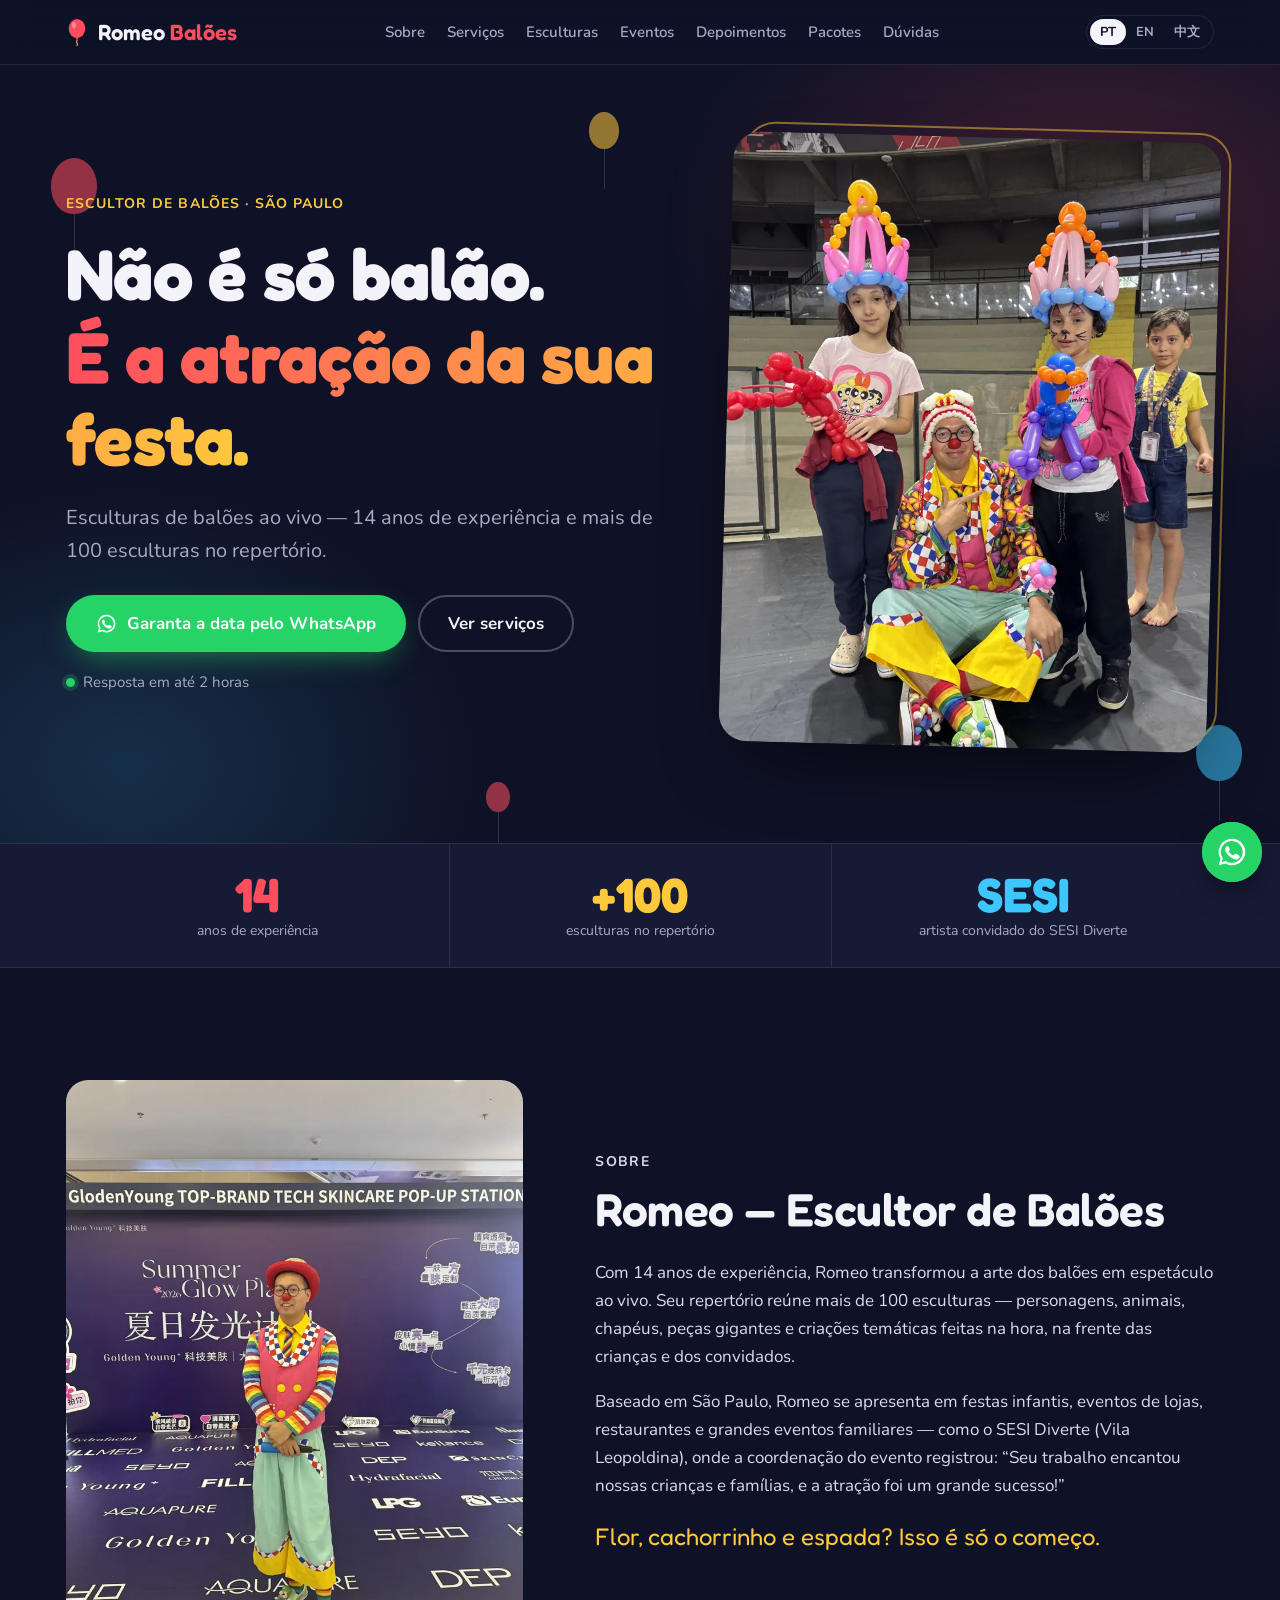
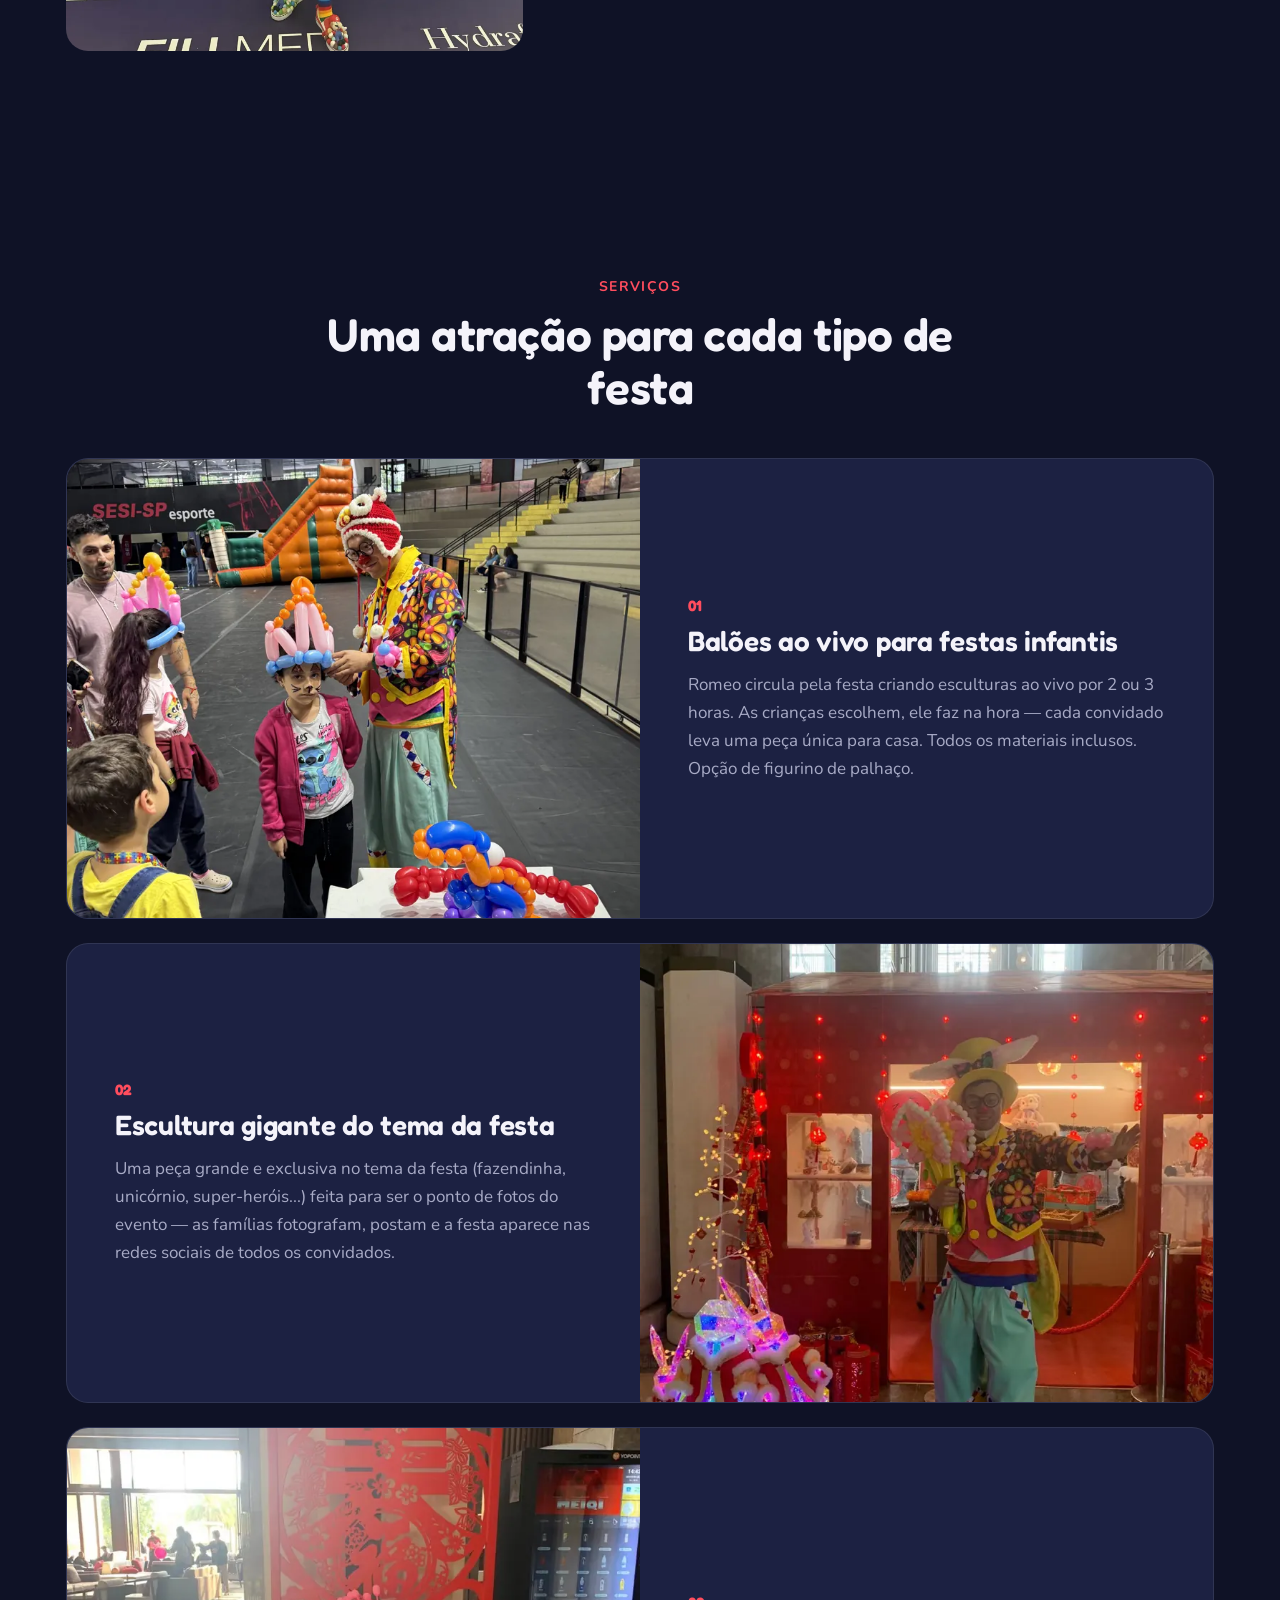
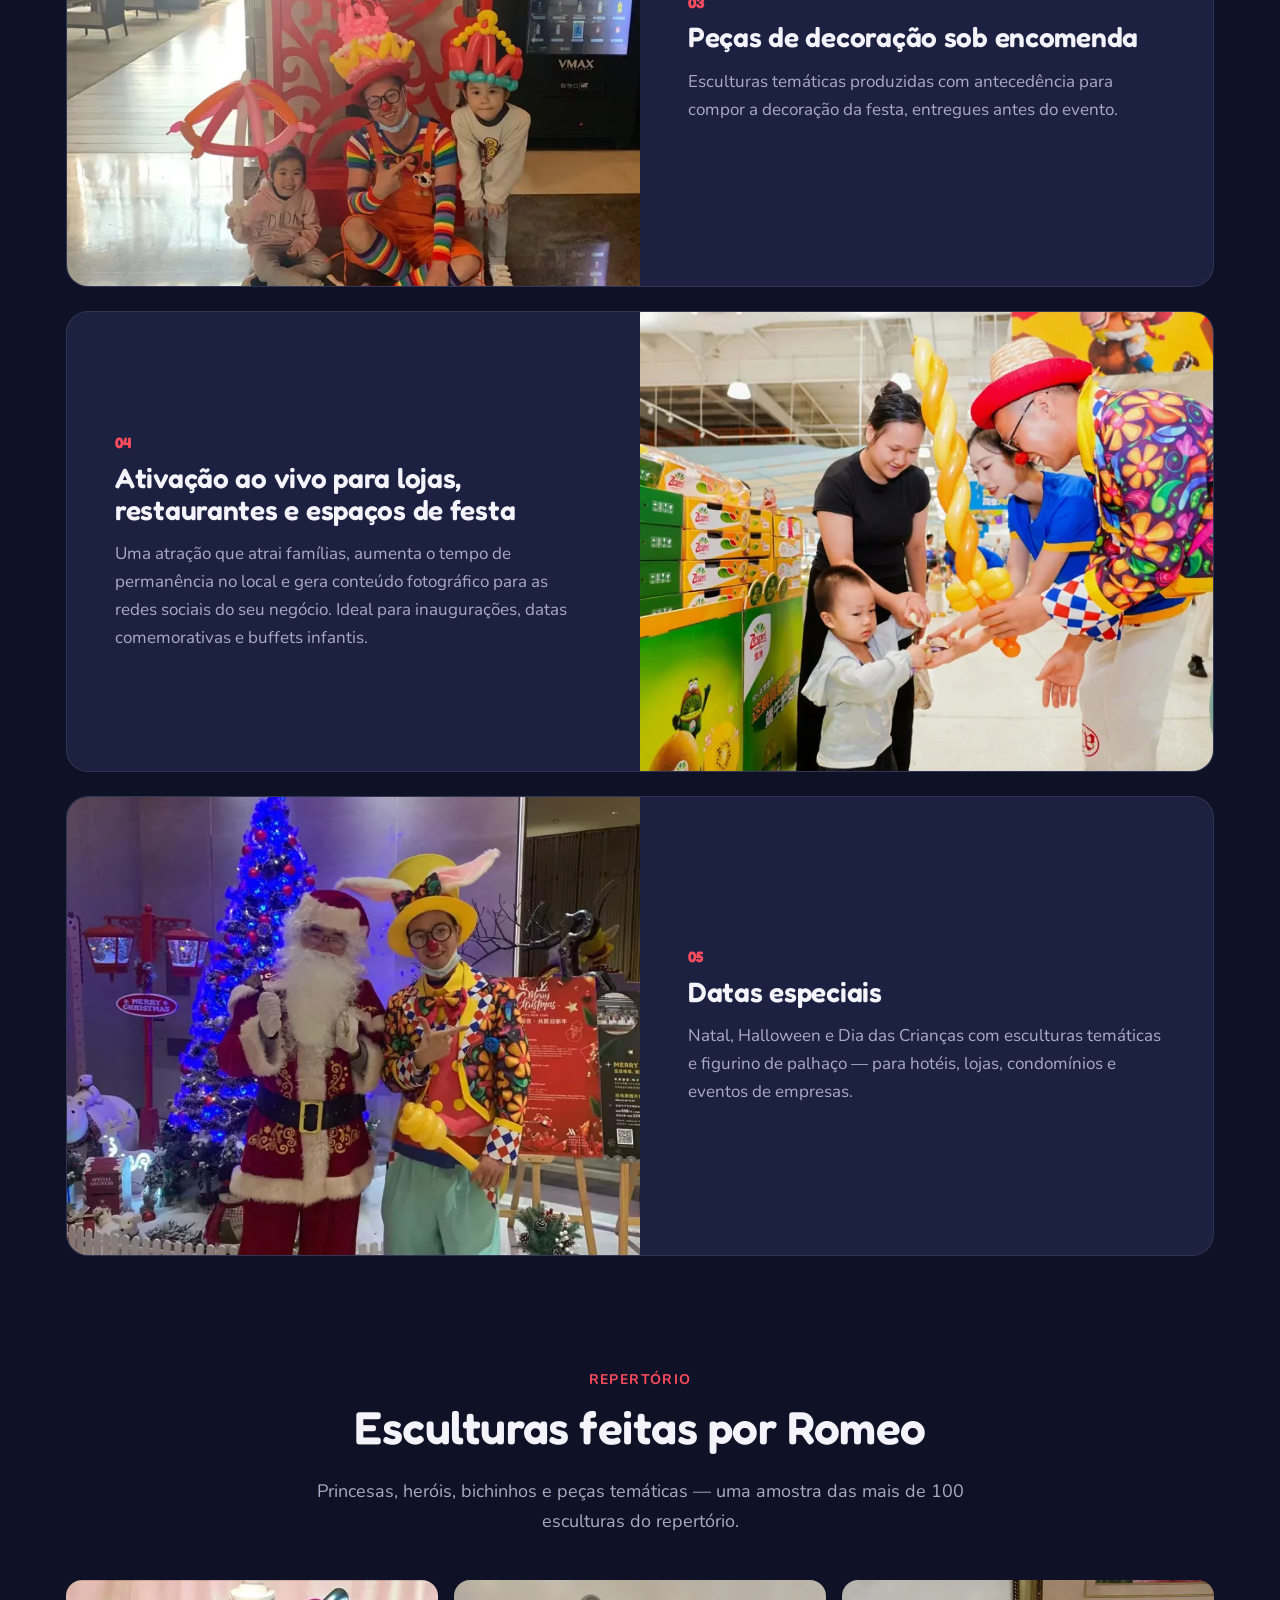
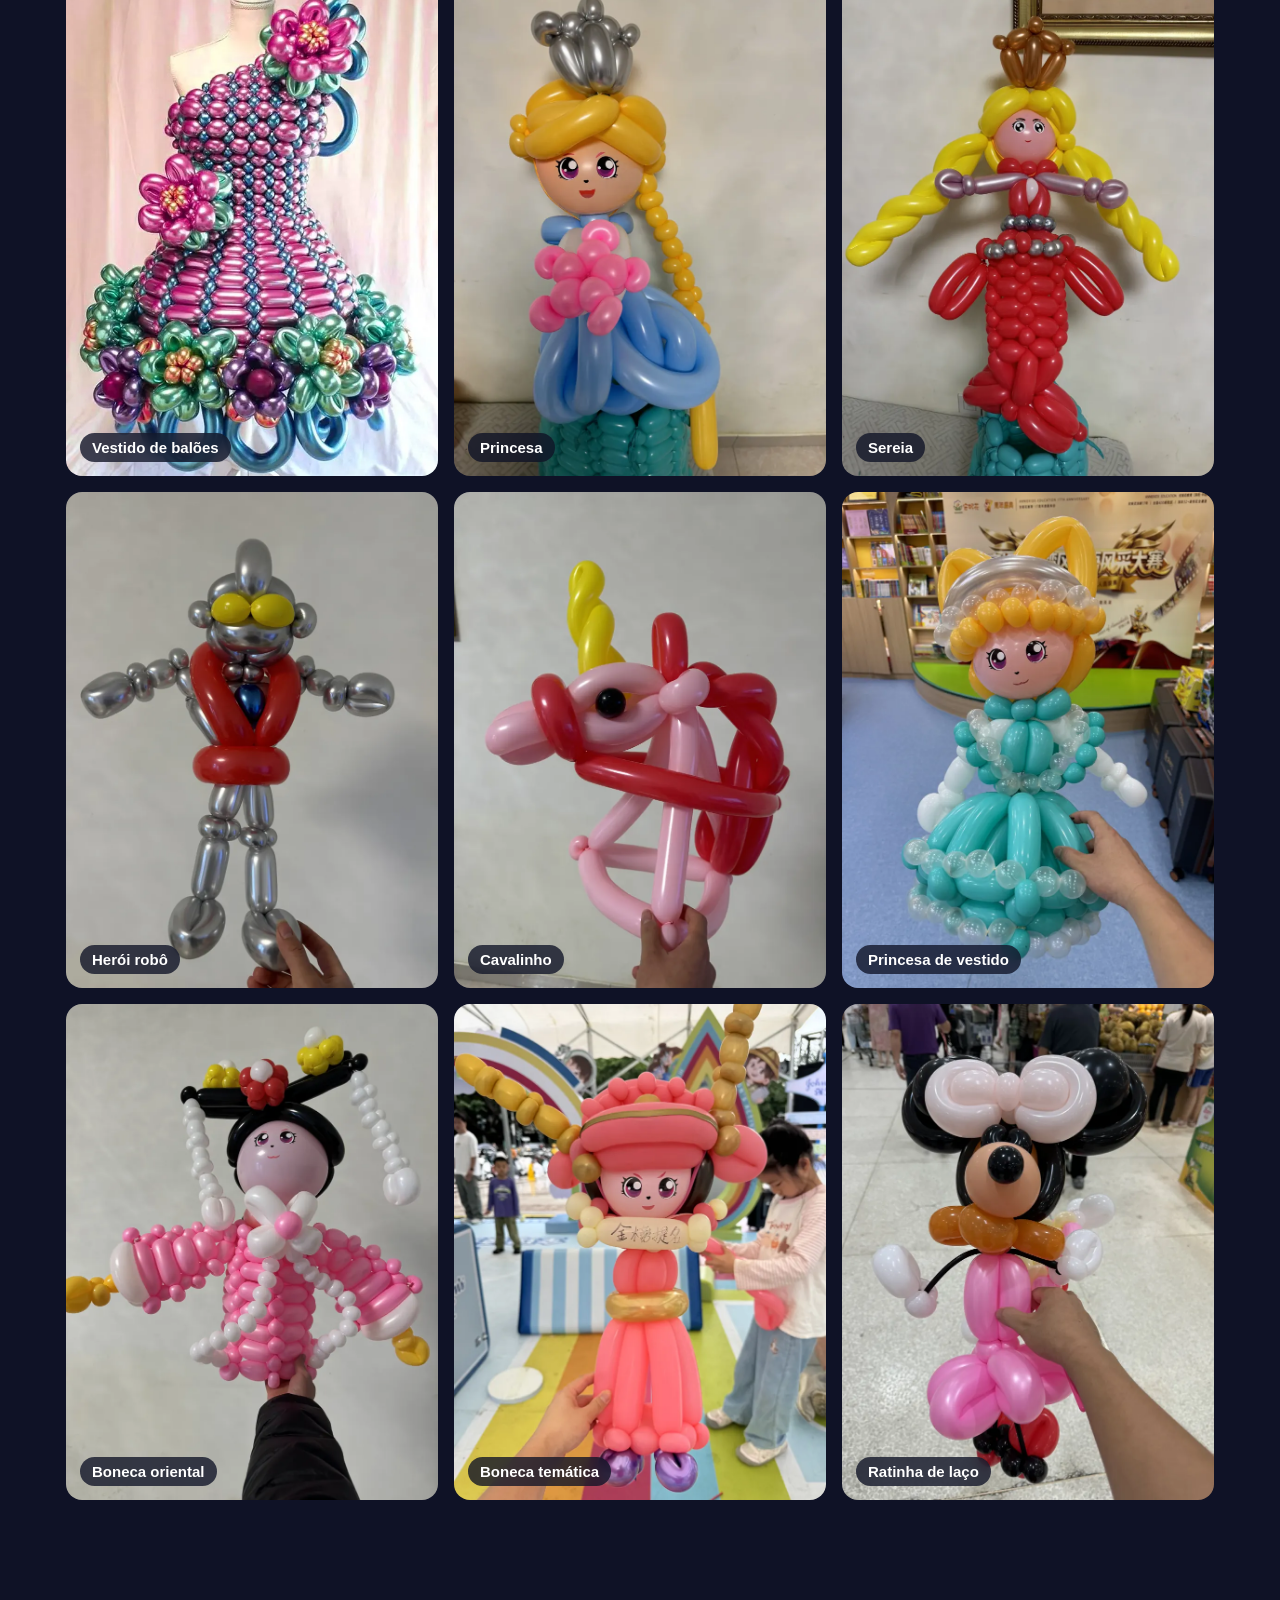
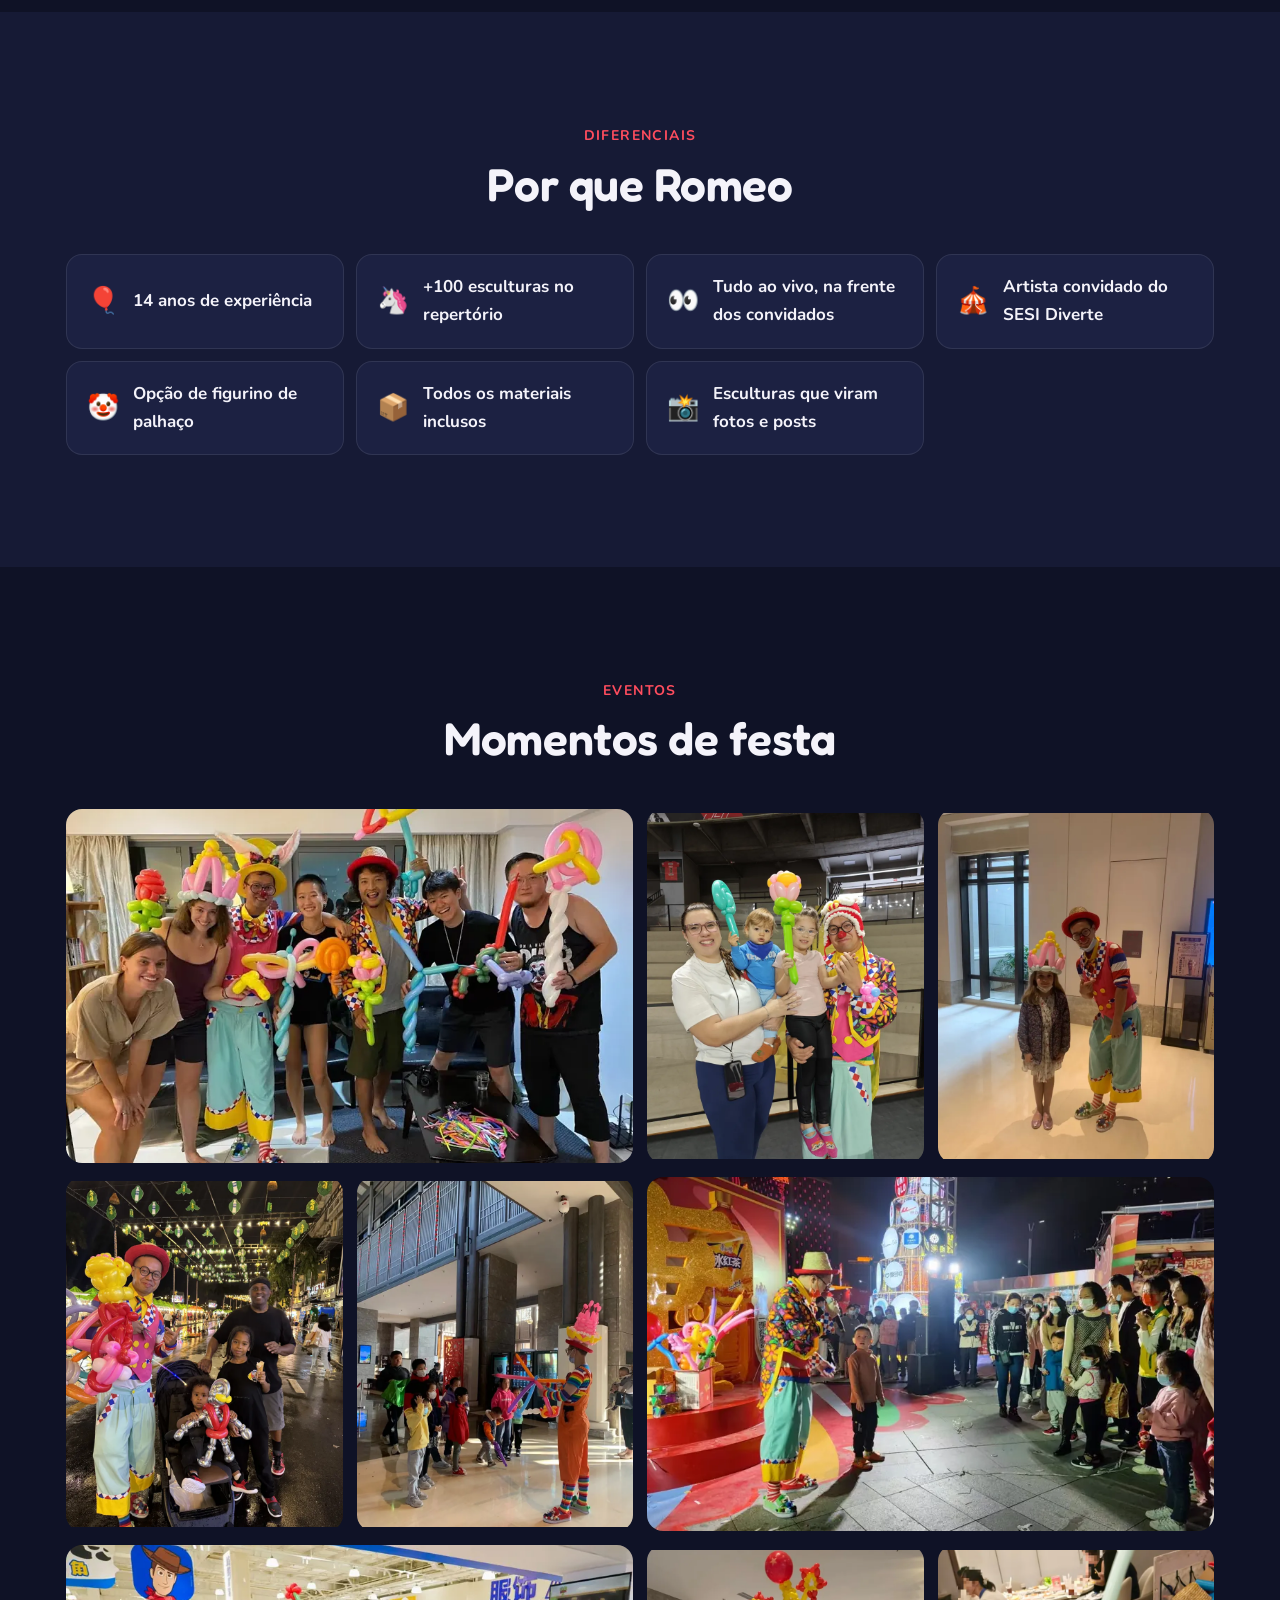
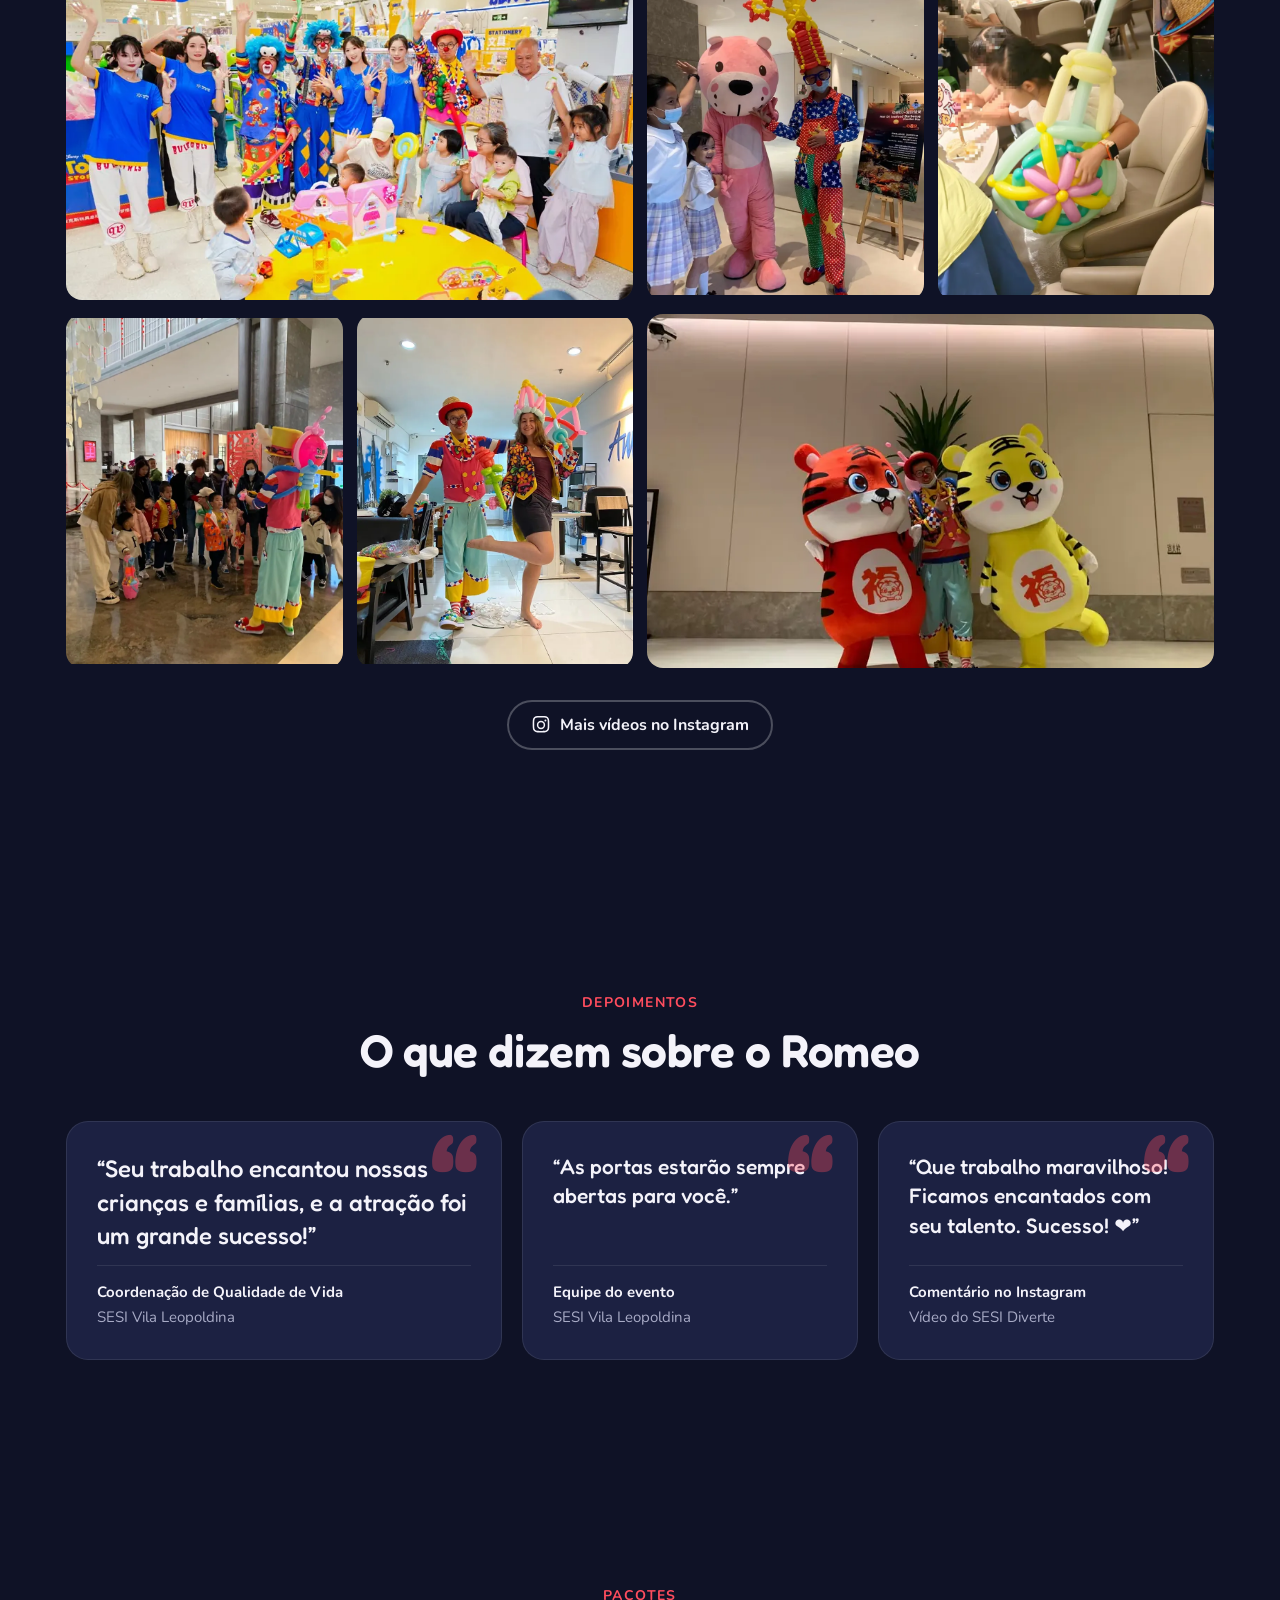
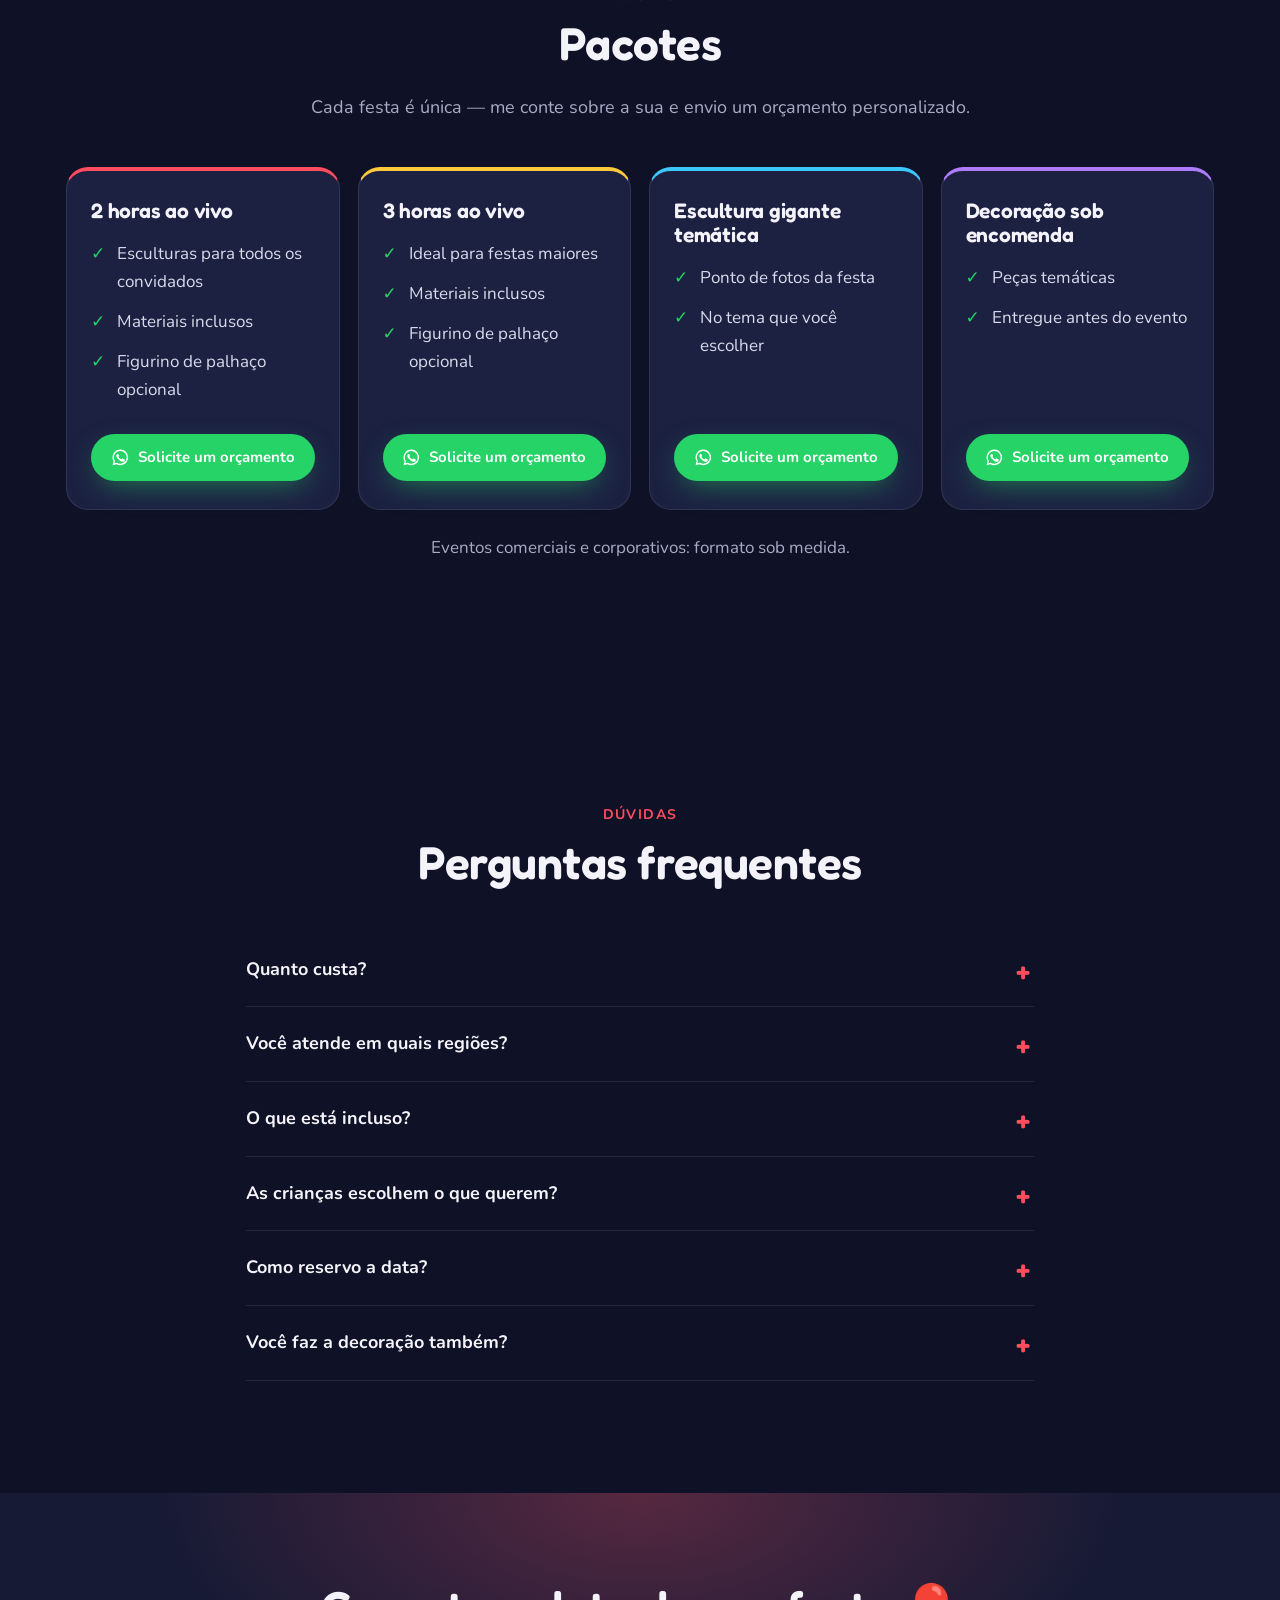
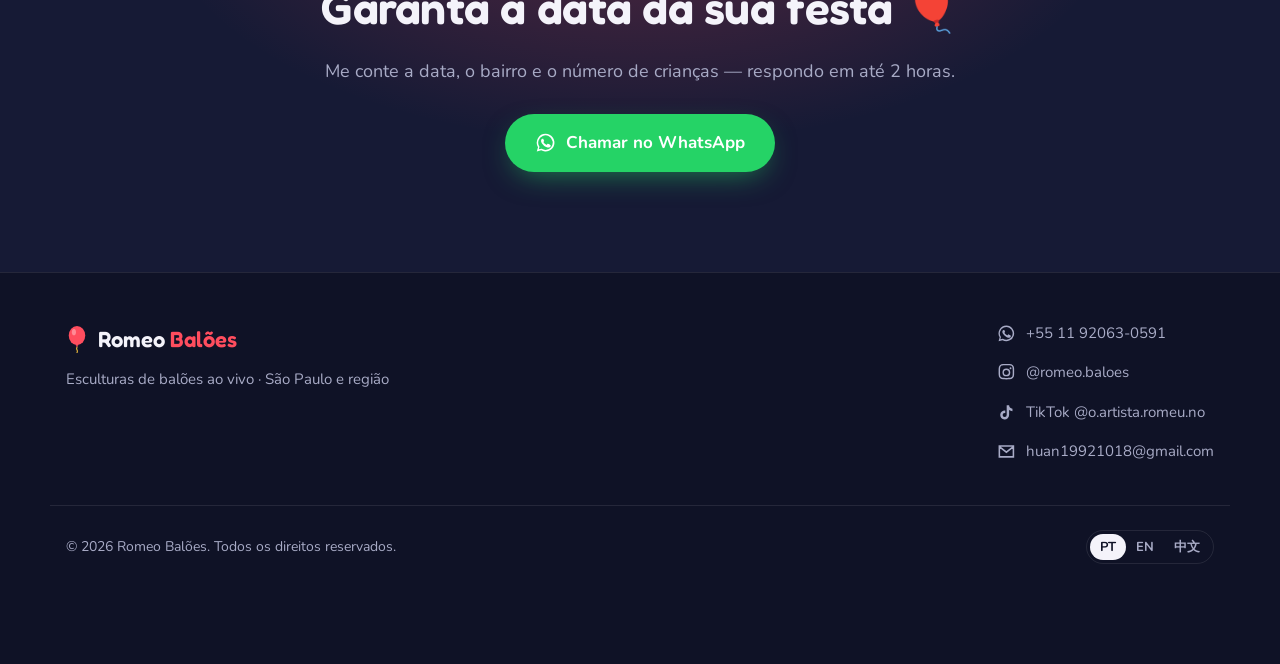
==== commit 32867def: "接入 Vercel Web Analytics（三个语言页面） Co-Authored-By: Claude Opus 5.5 <noreply@anthropic.com>" ====
--- a/site/public/index.html
+++ b/site/public/index.html
@@ -28,6 +28,8 @@
 <link rel="preload" as="image" href="img/hero-800.webp?v=e5b56868" imagesrcset="img/hero-800.webp?v=e5b56868 800w, img/hero-1200.webp?v=afed4a90 1200w, img/hero-1600.webp?v=82c1dd11 1600w" imagesizes="(min-width: 900px) 45vw, 100vw">
 <link rel="stylesheet" href="assets/style.css?v=2e09a04d">
 <script>document.documentElement.classList.add("js")</script>
+<script>window.va = window.va || function () { (window.vaq = window.vaq || []).push(arguments); };</script>
+<script defer src="/_vercel/insights/script.js"></script>
 <script type="application/ld+json">[{"@context": "https://schema.org", "@type": "EntertainmentBusiness", "name": "Romeo Balões", "description": "Esculturas de balões ao vivo para festas infantis e eventos em São Paulo. 14 anos de experiência, mais de 100 esculturas no repertório. Peça seu orçamento pelo WhatsApp.", "url": "https://romeo-baloes.vercel.app/", "image": "https://romeo-baloes.vercel.app/og-image.jpg", "telephone": "+55 11 92063-0591", "email": "huan19921018@gmail.com", "areaServed": {"@type": "City", "name": "São Paulo"}, "address": {"@type": "PostalAddress", "addressLocality": "São Paulo", "addressRegion": "SP", "addressCountry": "BR"}, "sameAs": ["https://www.instagram.com/romeo.baloes", "https://www.tiktok.com/@o.artista.romeu.no"], "knowsLanguage": ["pt-BR", "en", "zh"]}, {"@context": "https://schema.org", "@type": "FAQPage", "mainEntity": [{"@type": "Question", "name": "Quanto custa?", "acceptedAnswer": {"@type": "Answer", "text": "O valor depende da duração, do número de convidados e do local da festa. Me chame no WhatsApp com a data e o bairro que envio o orçamento na hora."}}, {"@type": "Question", "name": "Você atende em quais regiões?", "acceptedAnswer": {"@type": "Answer", "text": "São Paulo e região metropolitana. Me passe o endereço da festa que confirmo o deslocamento."}}, {"@type": "Question", "name": "O que está incluso?", "acceptedAnswer": {"@type": "Answer", "text": "Todos os balões e materiais, a apresentação ao vivo durante o período contratado e, se quiser, o figurino de palhaço."}}, {"@type": "Question", "name": "As crianças escolhem o que querem?", "acceptedAnswer": {"@type": "Answer", "text": "Sim! Tenho mais de 100 esculturas no repertório — personagens, animais, temas da festa. Elas escolhem e eu faço na hora."}}, {"@type": "Question", "name": "Como reservo a data?", "acceptedAnswer": {"@type": "Answer", "text": "Com 50% de sinal via Pix. O restante é pago no dia do evento. Assim que o sinal cai, a data é de vocês! 🎈"}}, {"@type": "Question", "name": "Você faz a decoração também?", "acceptedAnswer": {"@type": "Answer", "text": "Faço esculturas temáticas sob encomenda para a decoração e uma escultura gigante do tema como ponto de fotos."}}]}]</script>
 </head>
 <body class="lang-pt">
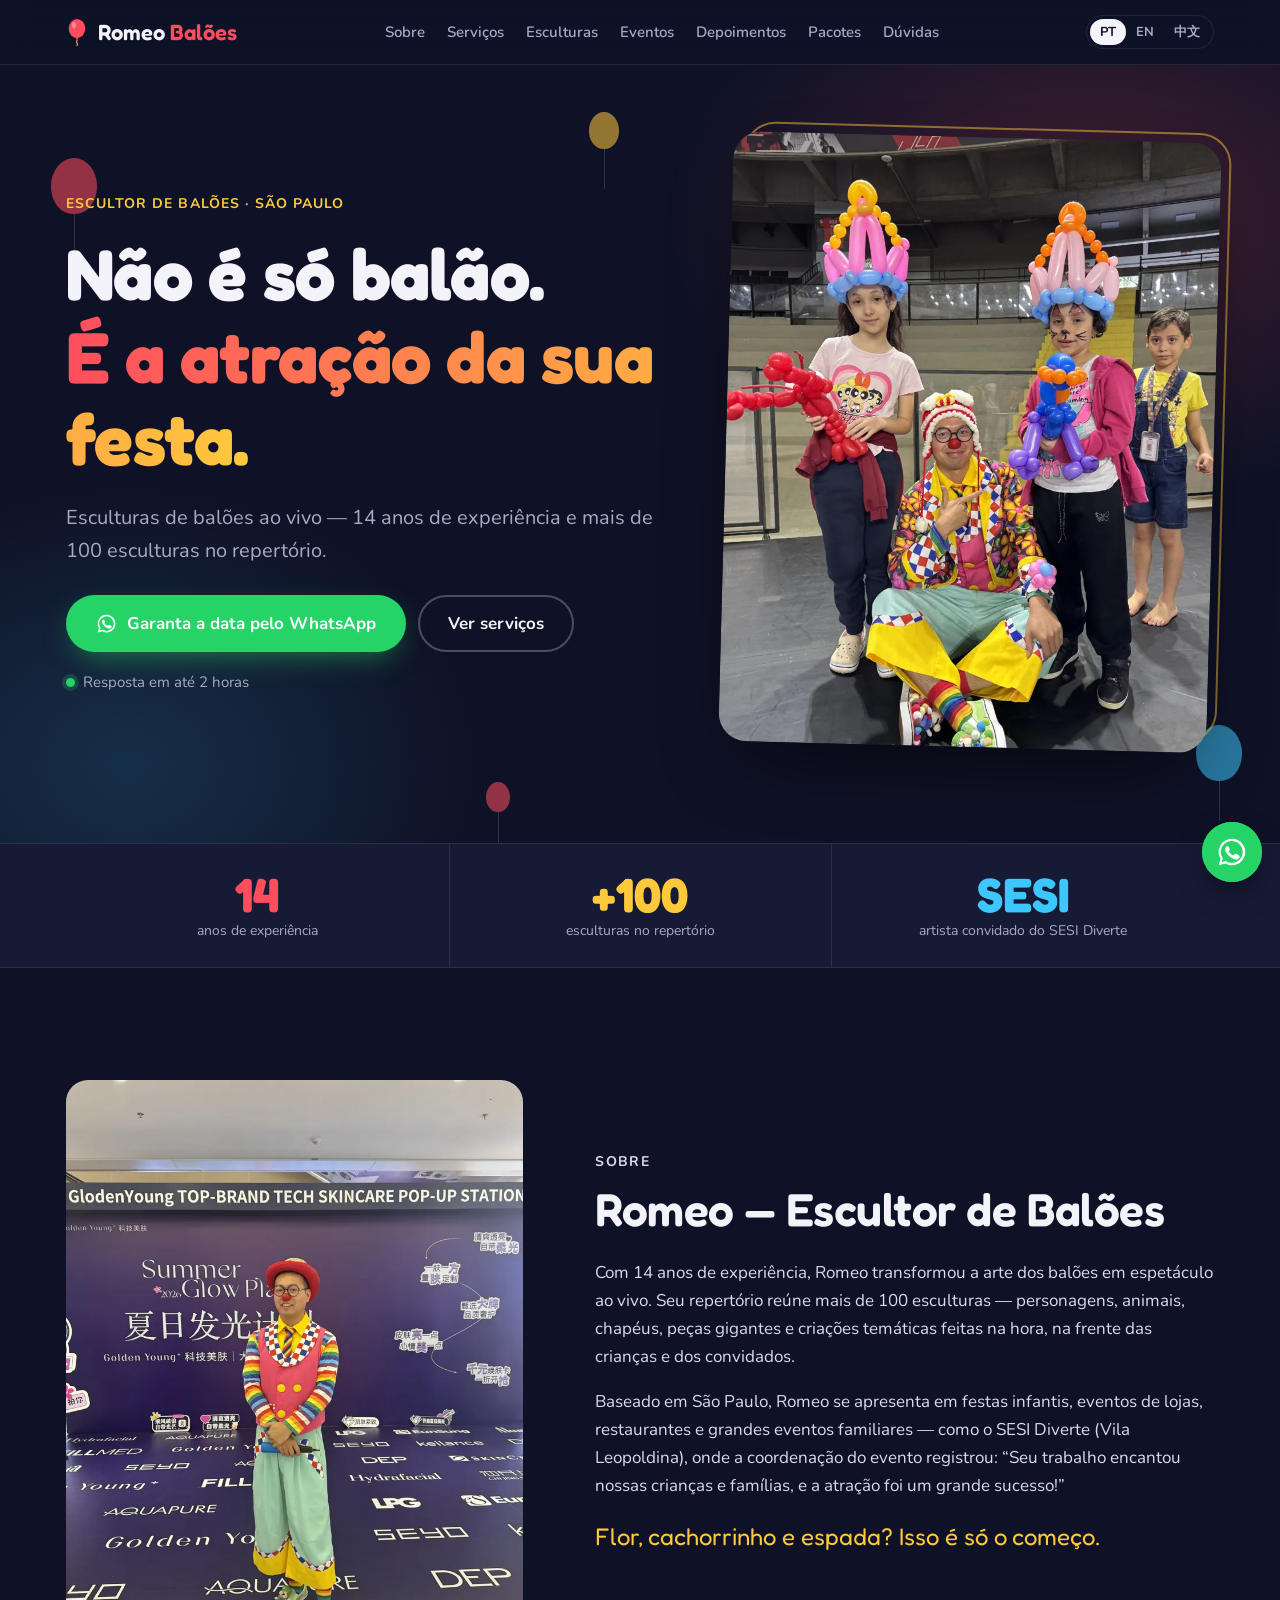
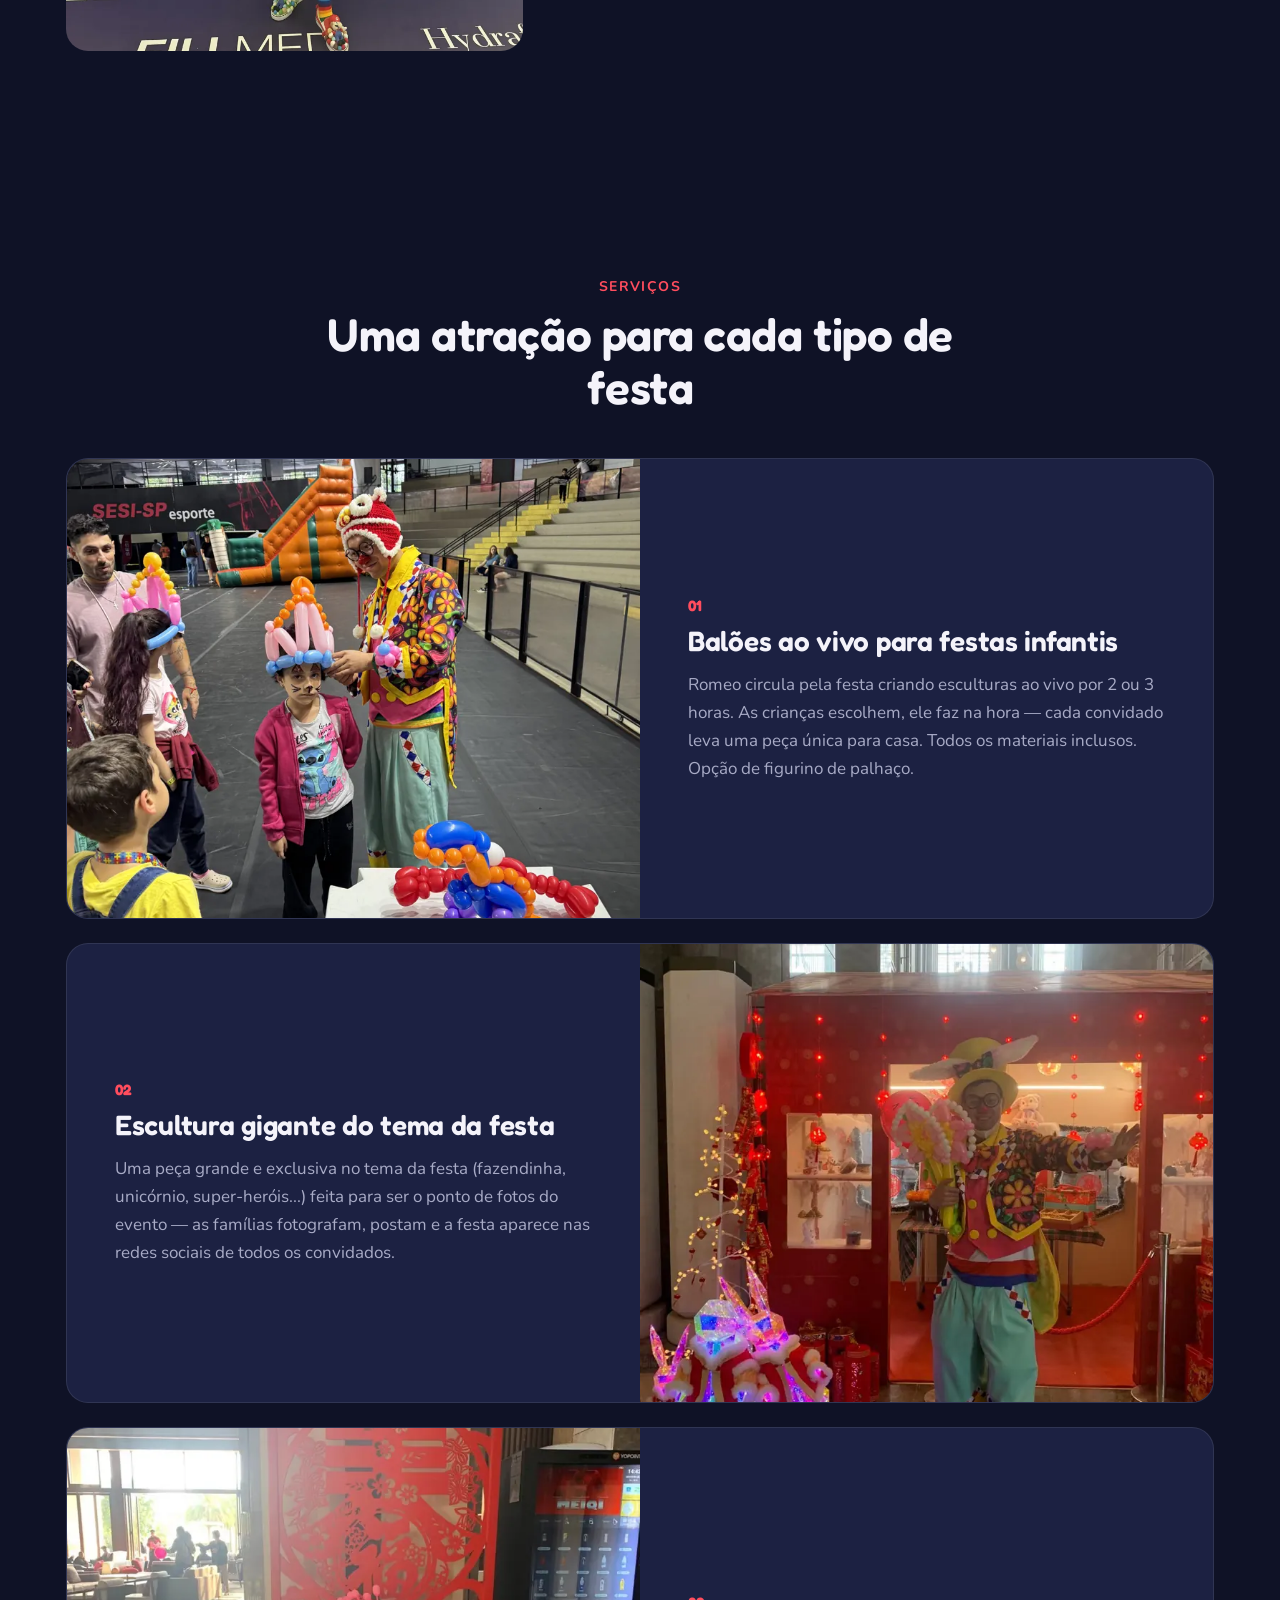
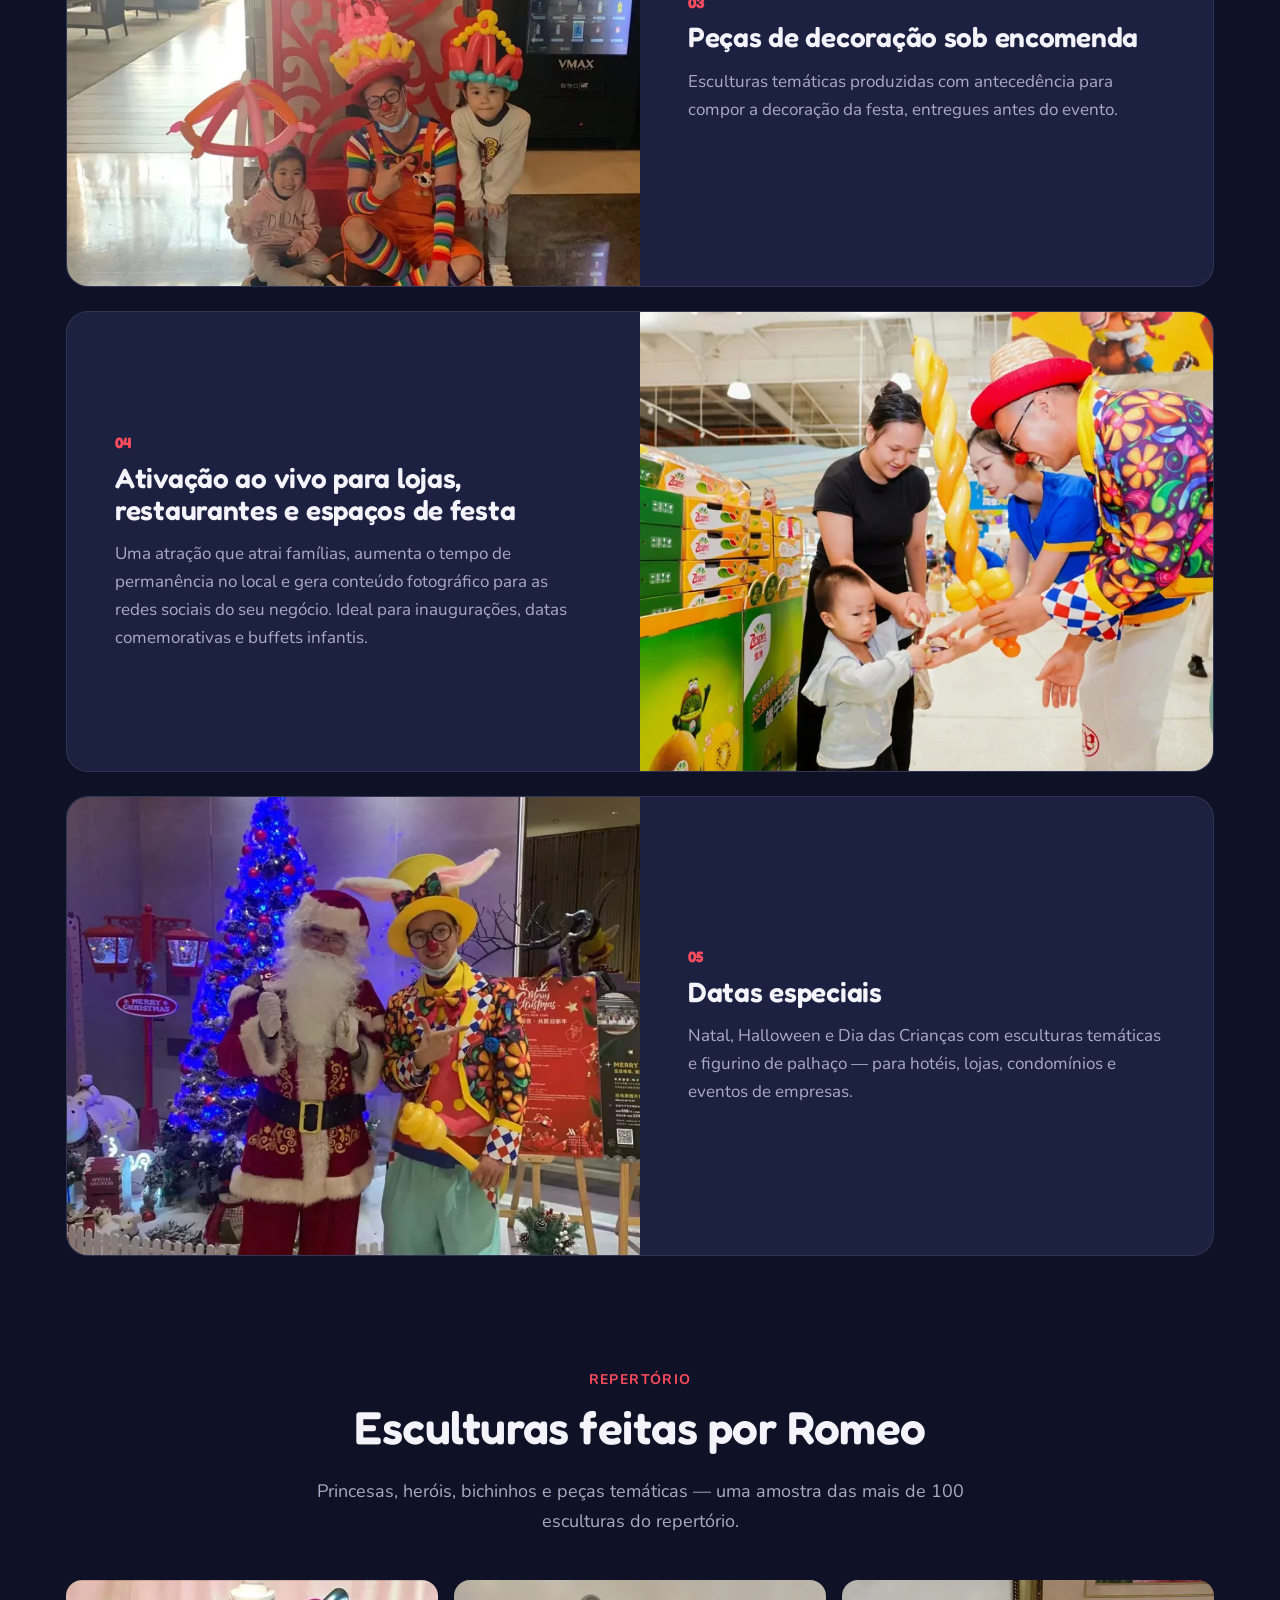
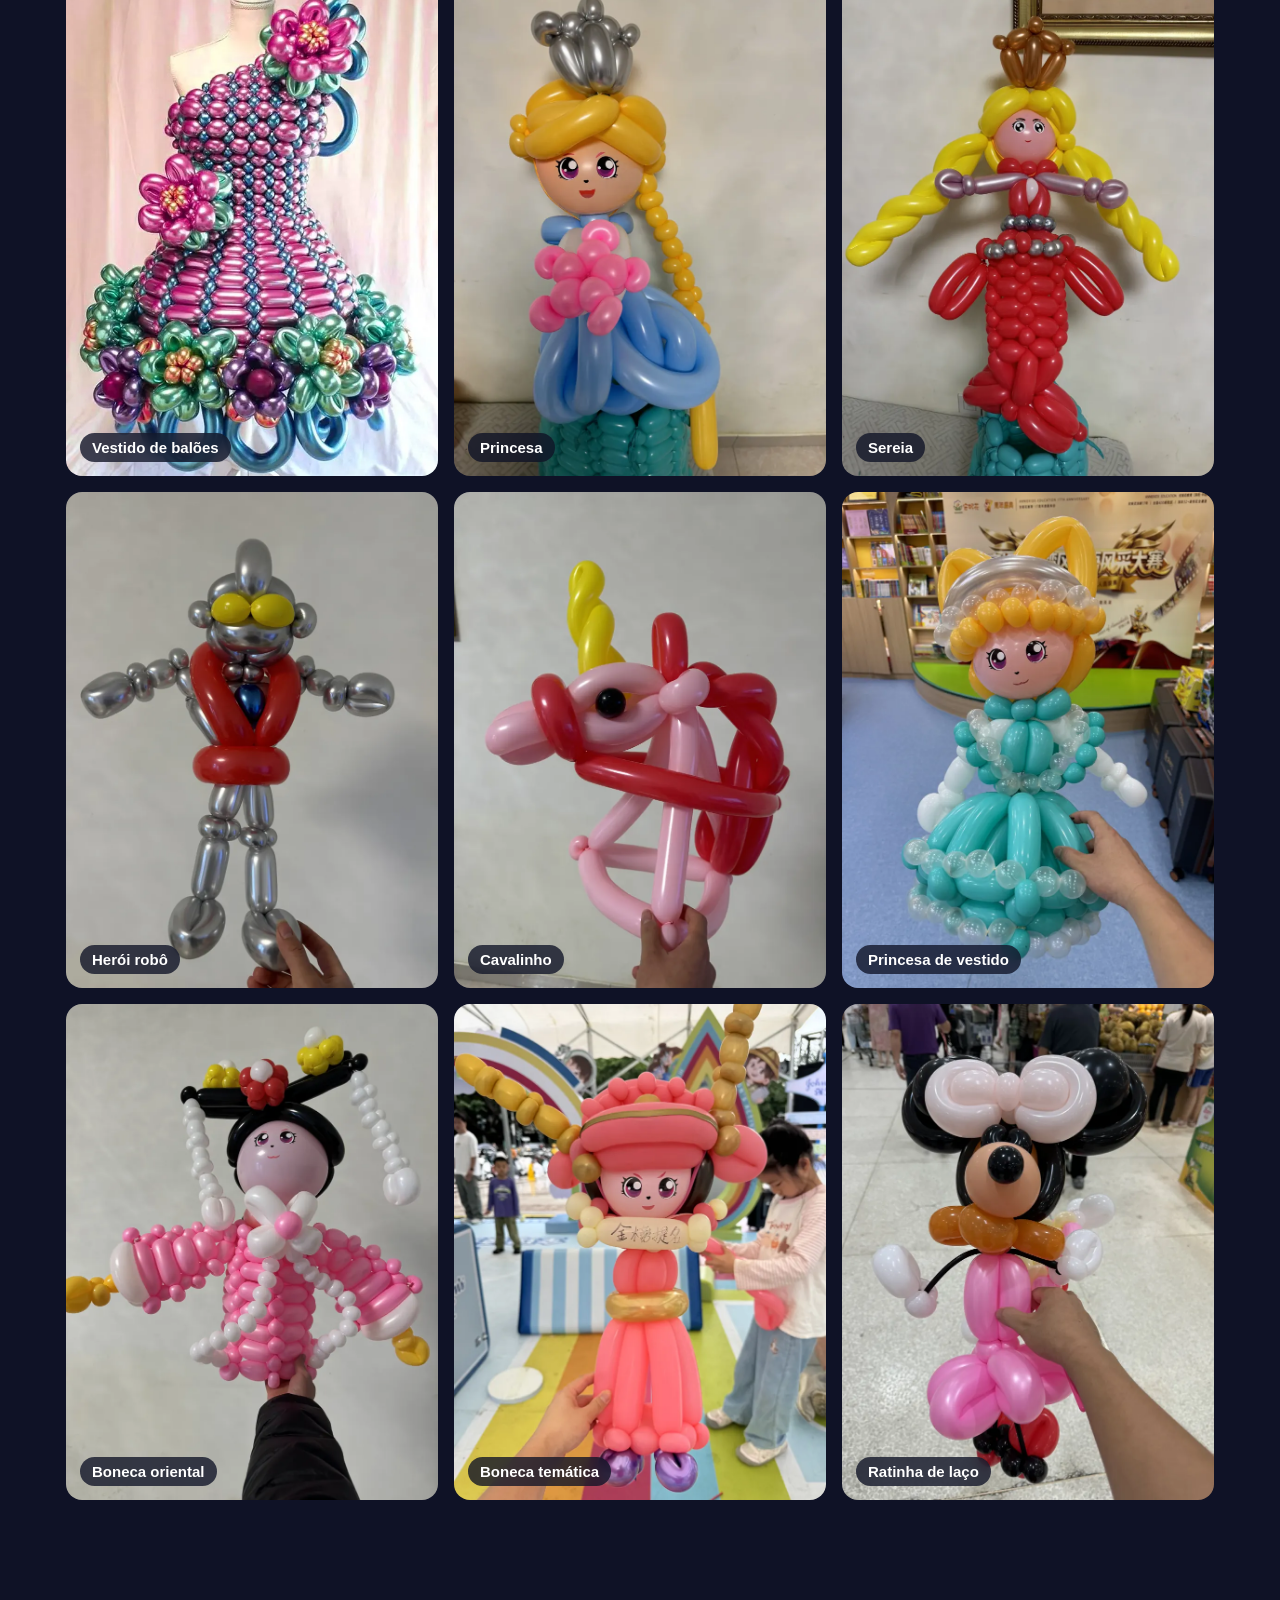
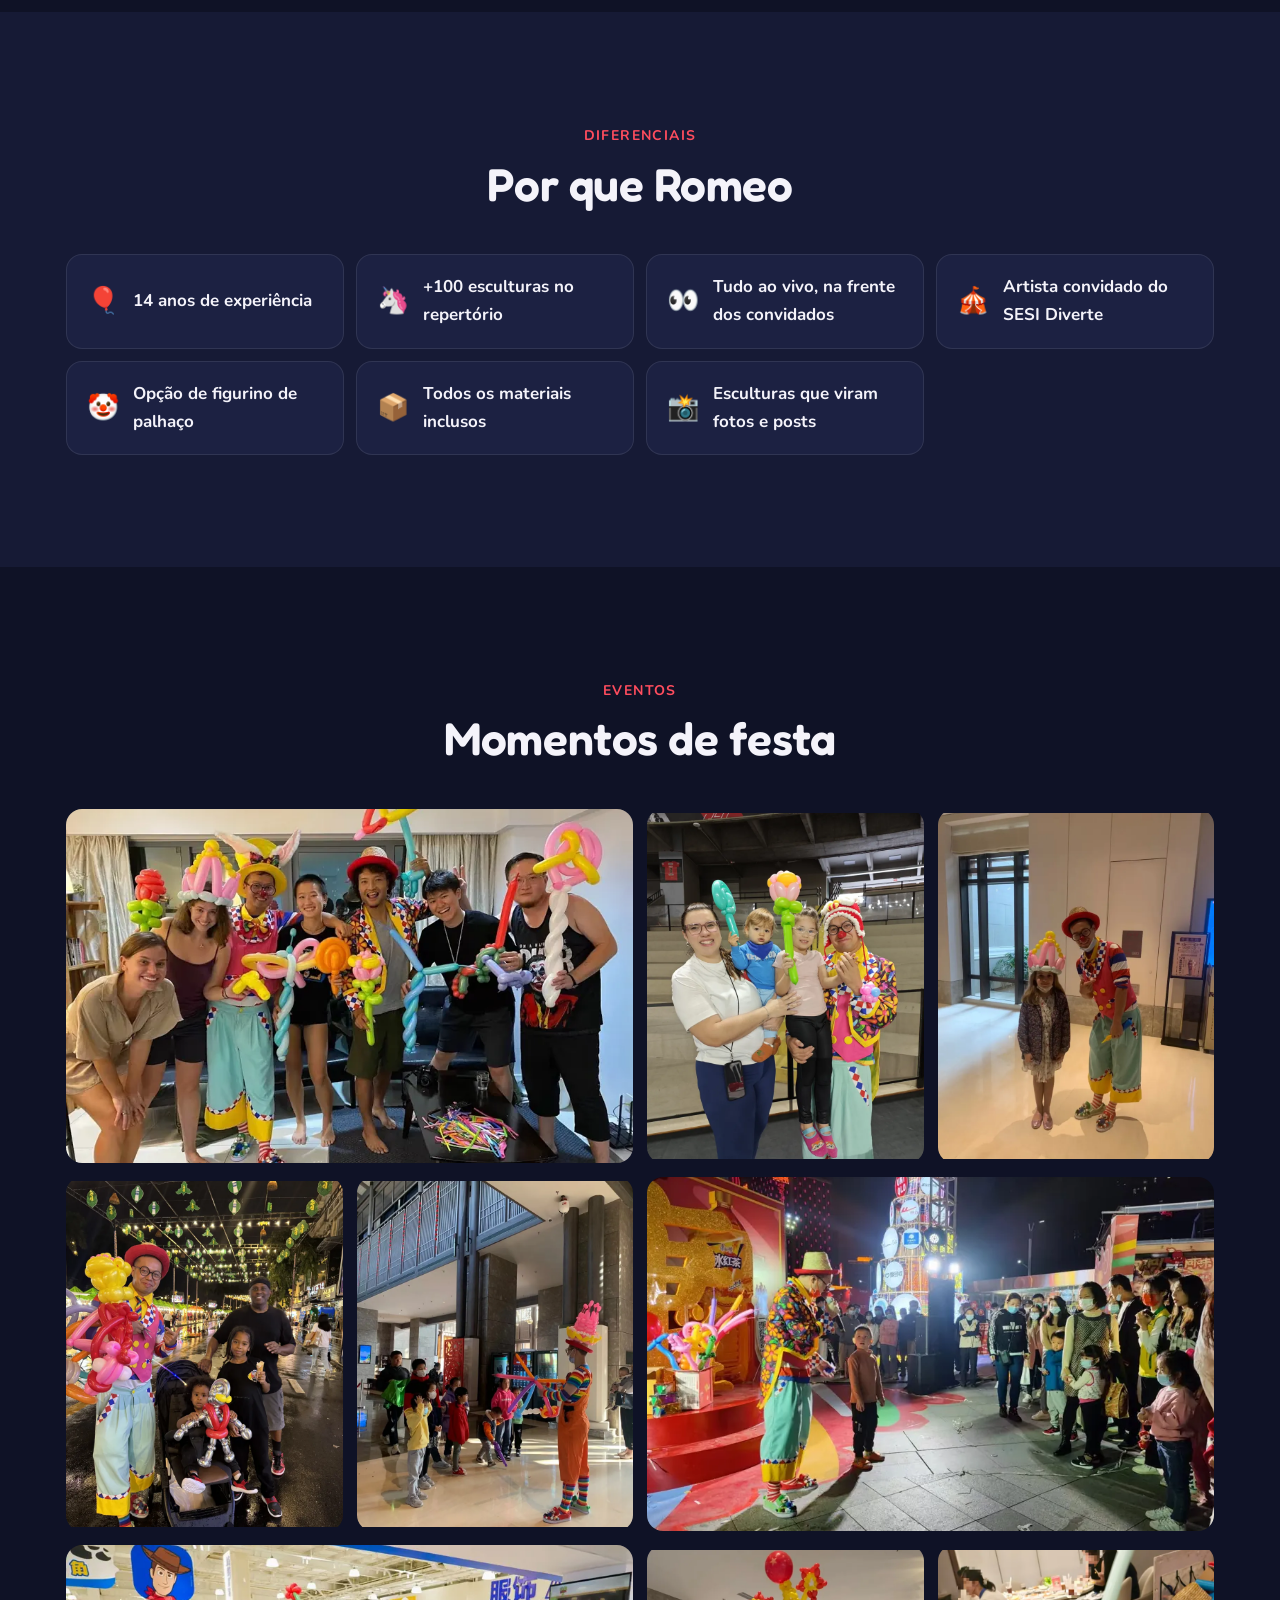
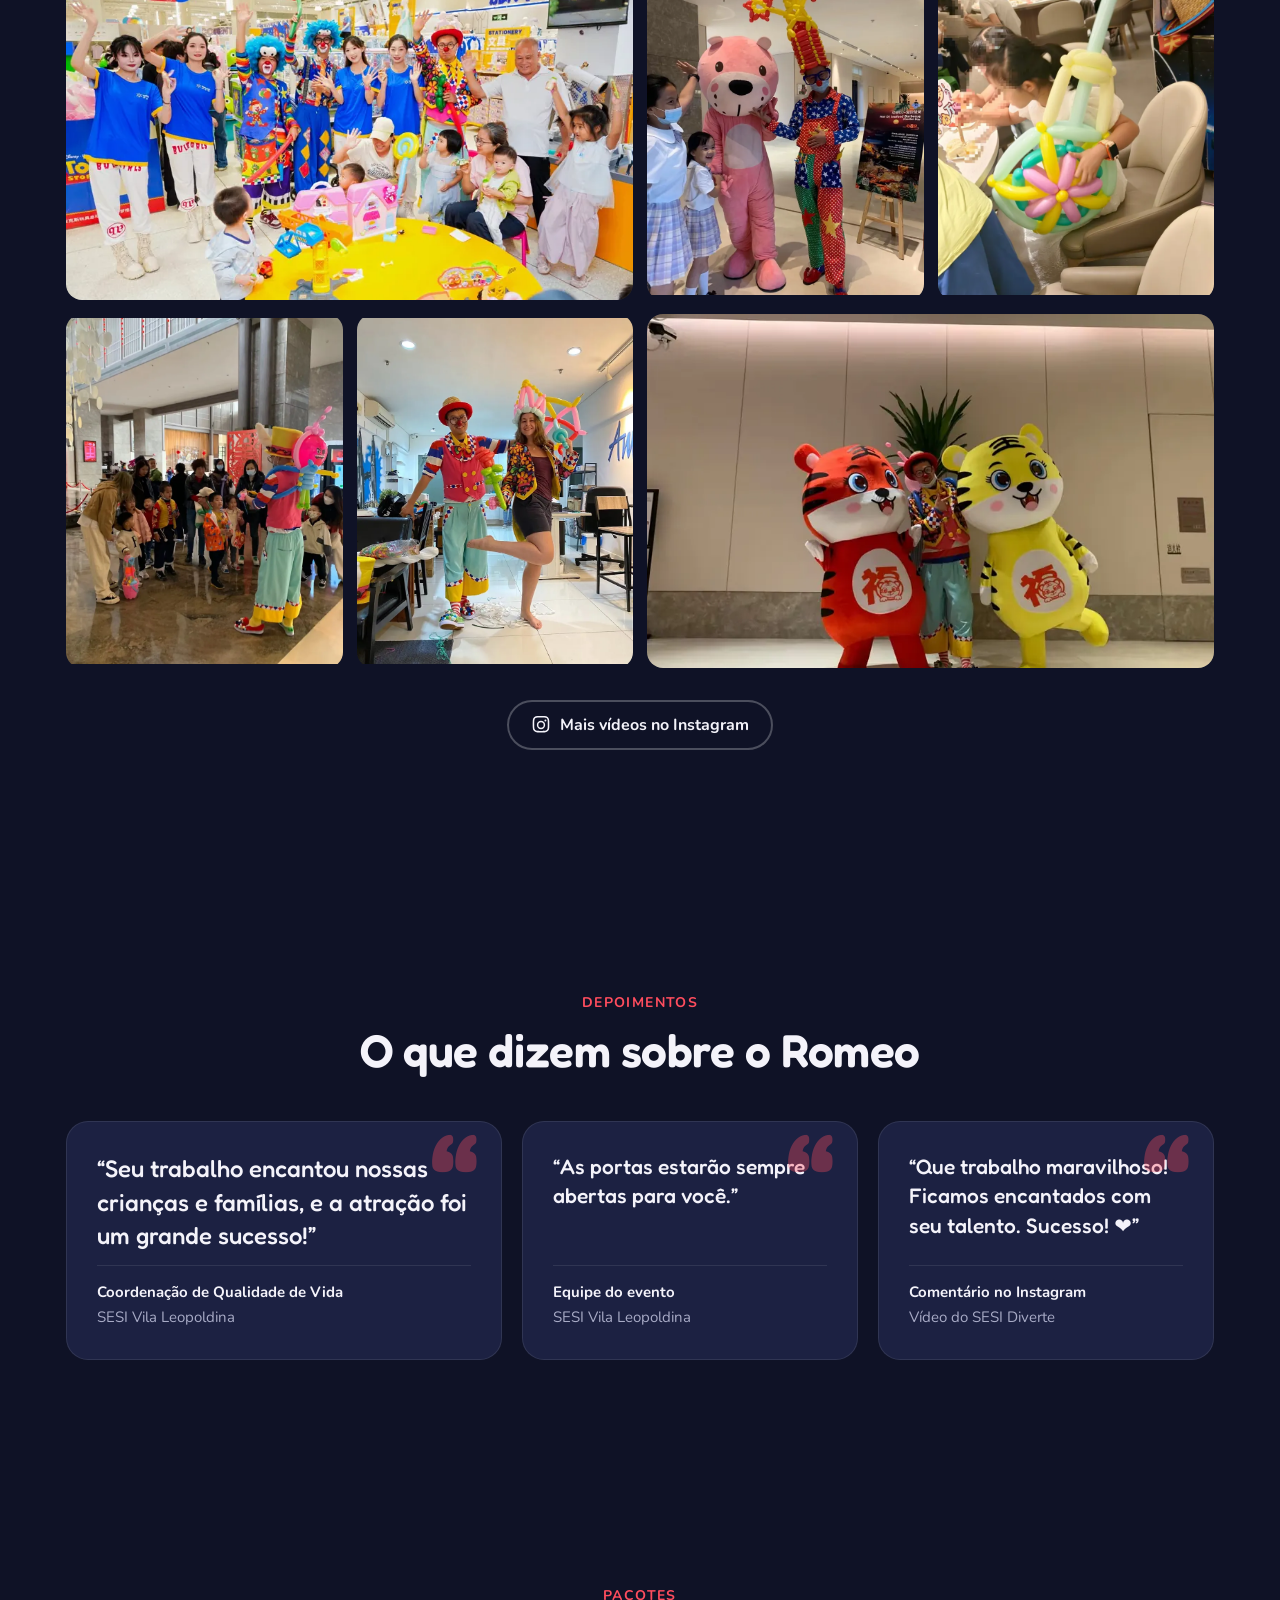
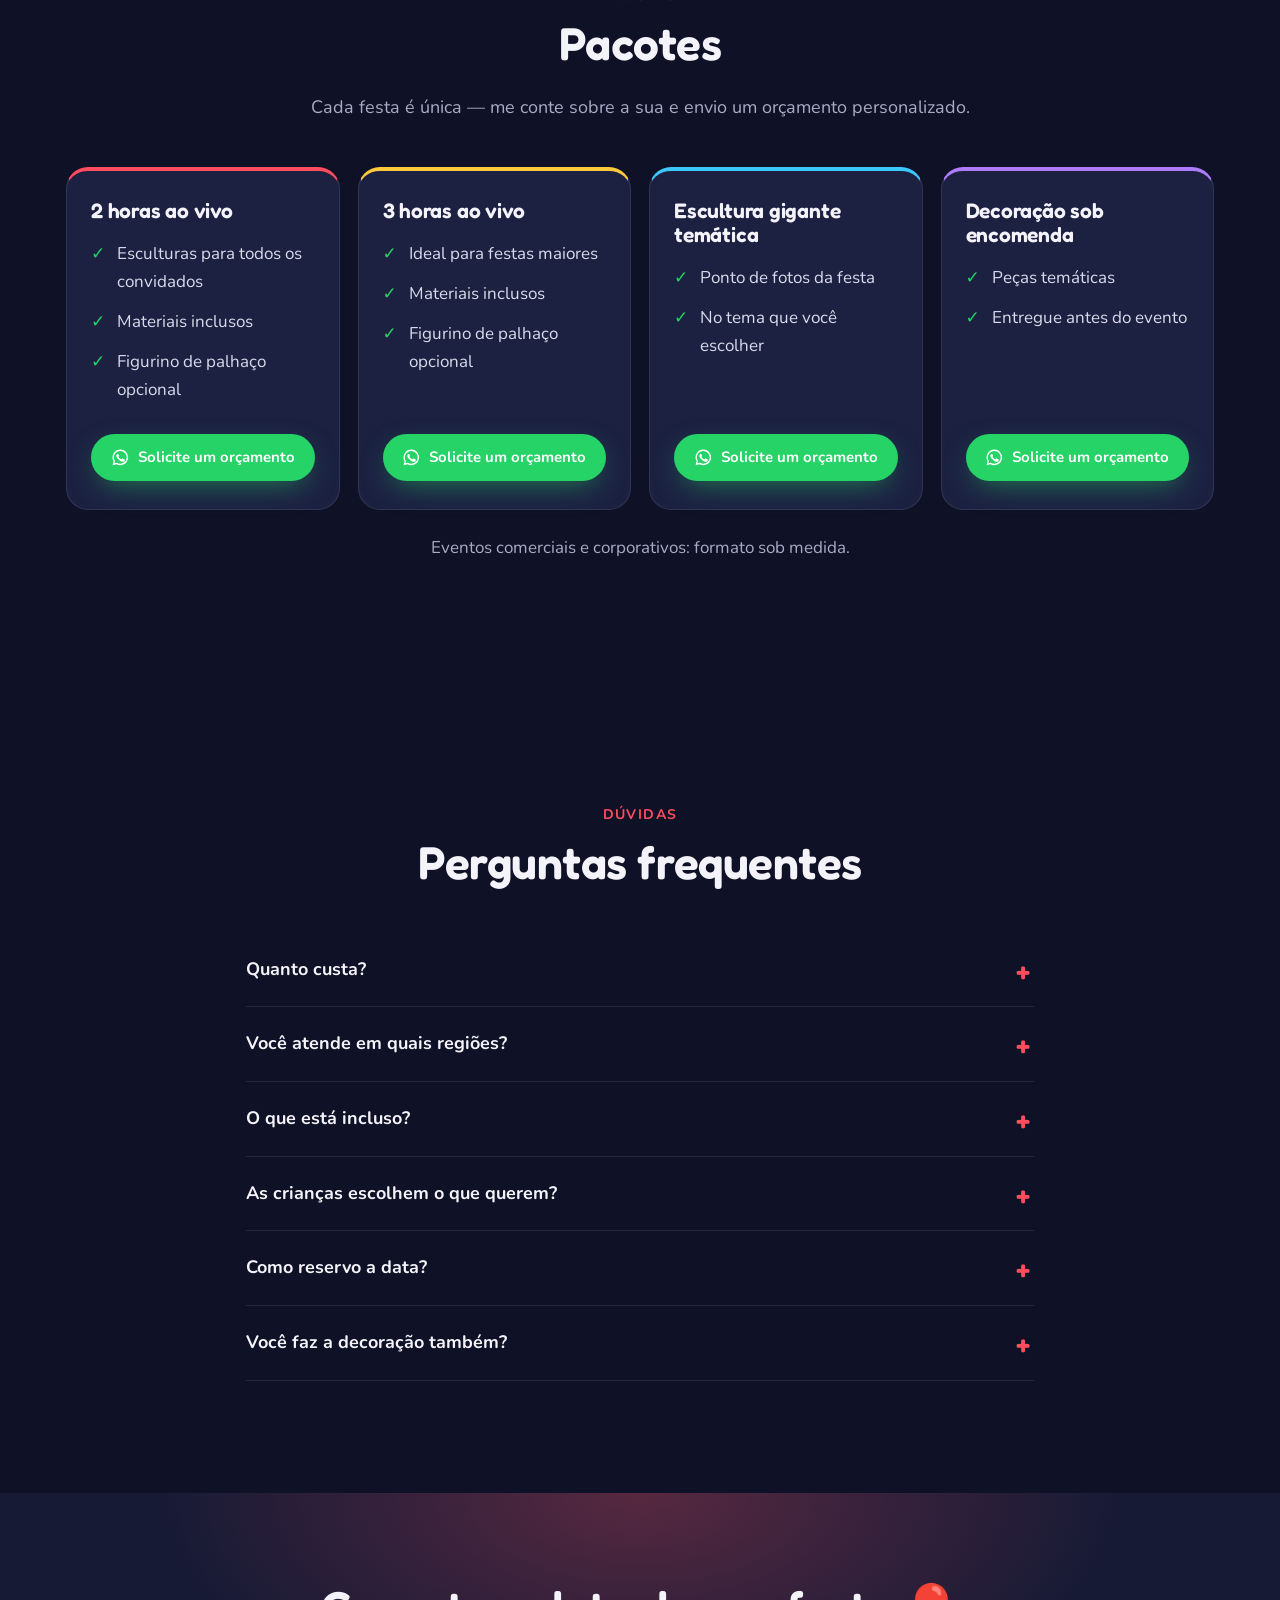
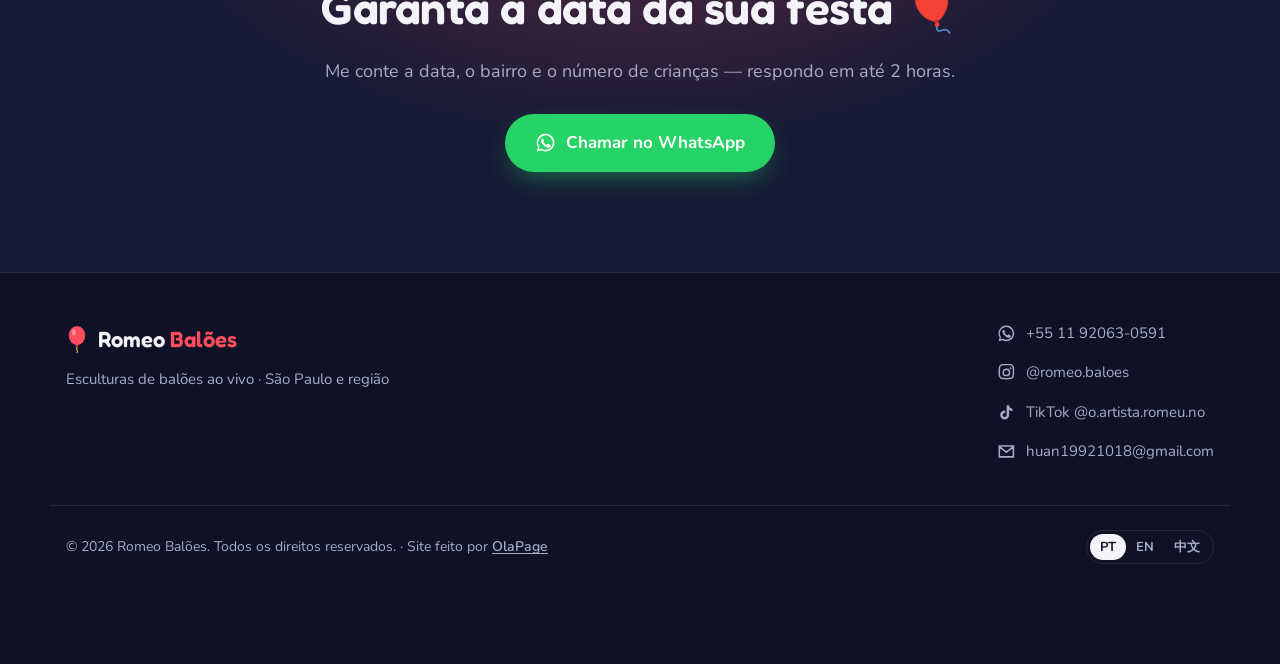
==== commit 94104e00: "页脚加 OlaPage 制作署名（三个语言页面） Co-Authored-By: Claude Opus 5.5 <noreply@anthropic.com>" ====
--- a/site/public/index.html
+++ b/site/public/index.html
@@ -203,7 +203,7 @@
     </ul>
   </div>
   <div class="wrap footer-bottom">
-    <span>© 2026 Romeo Balões. Todos os direitos reservados.</span>
+    <span>© 2026 Romeo Balões. Todos os direitos reservados. <span class="credit"><span class="sep">· </span>Site feito por <a href="https://olapage.com/" target="_blank" rel="noopener">OlaPage</a></span></span>
     <div class="lang-switch"><a href="" lang="pt-BR" hreflang="pt-BR" aria-current="true">PT</a><a href="en/" lang="en" hreflang="en">EN</a><a href="zh/" lang="zh-Hans" hreflang="zh-Hans">中文</a></div>
   </div>
 </footer>
--- a/site/public/assets/style.css
+++ b/site/public/assets/style.css
@@ -292,6 +292,10 @@
 .contacts a, .contacts span { display: inline-flex; align-items: center; gap: 10px; text-decoration: none; color: var(--muted); word-break: break-all; }
 .contacts a:hover { color: var(--text); }
 .footer-bottom { display: flex; flex-wrap: wrap; gap: 16px; justify-content: space-between; align-items: center; margin-top: 36px; padding-top: 24px; border-top: 1px solid var(--line); color: var(--muted); font-size: 14px; }
+.credit { white-space: nowrap; }
+.credit a { color: inherit; font-weight: 600; text-decoration: underline; text-underline-offset: 2px; }
+.credit a:hover { color: var(--text); }
+@media (max-width: 640px) { .credit { display: block; margin-top: 4px; } .credit .sep { display: none; } }
 @media (min-width: 900px) { .footer-inner { grid-template-columns: 1fr auto; } }
 
 /* floating whatsapp */
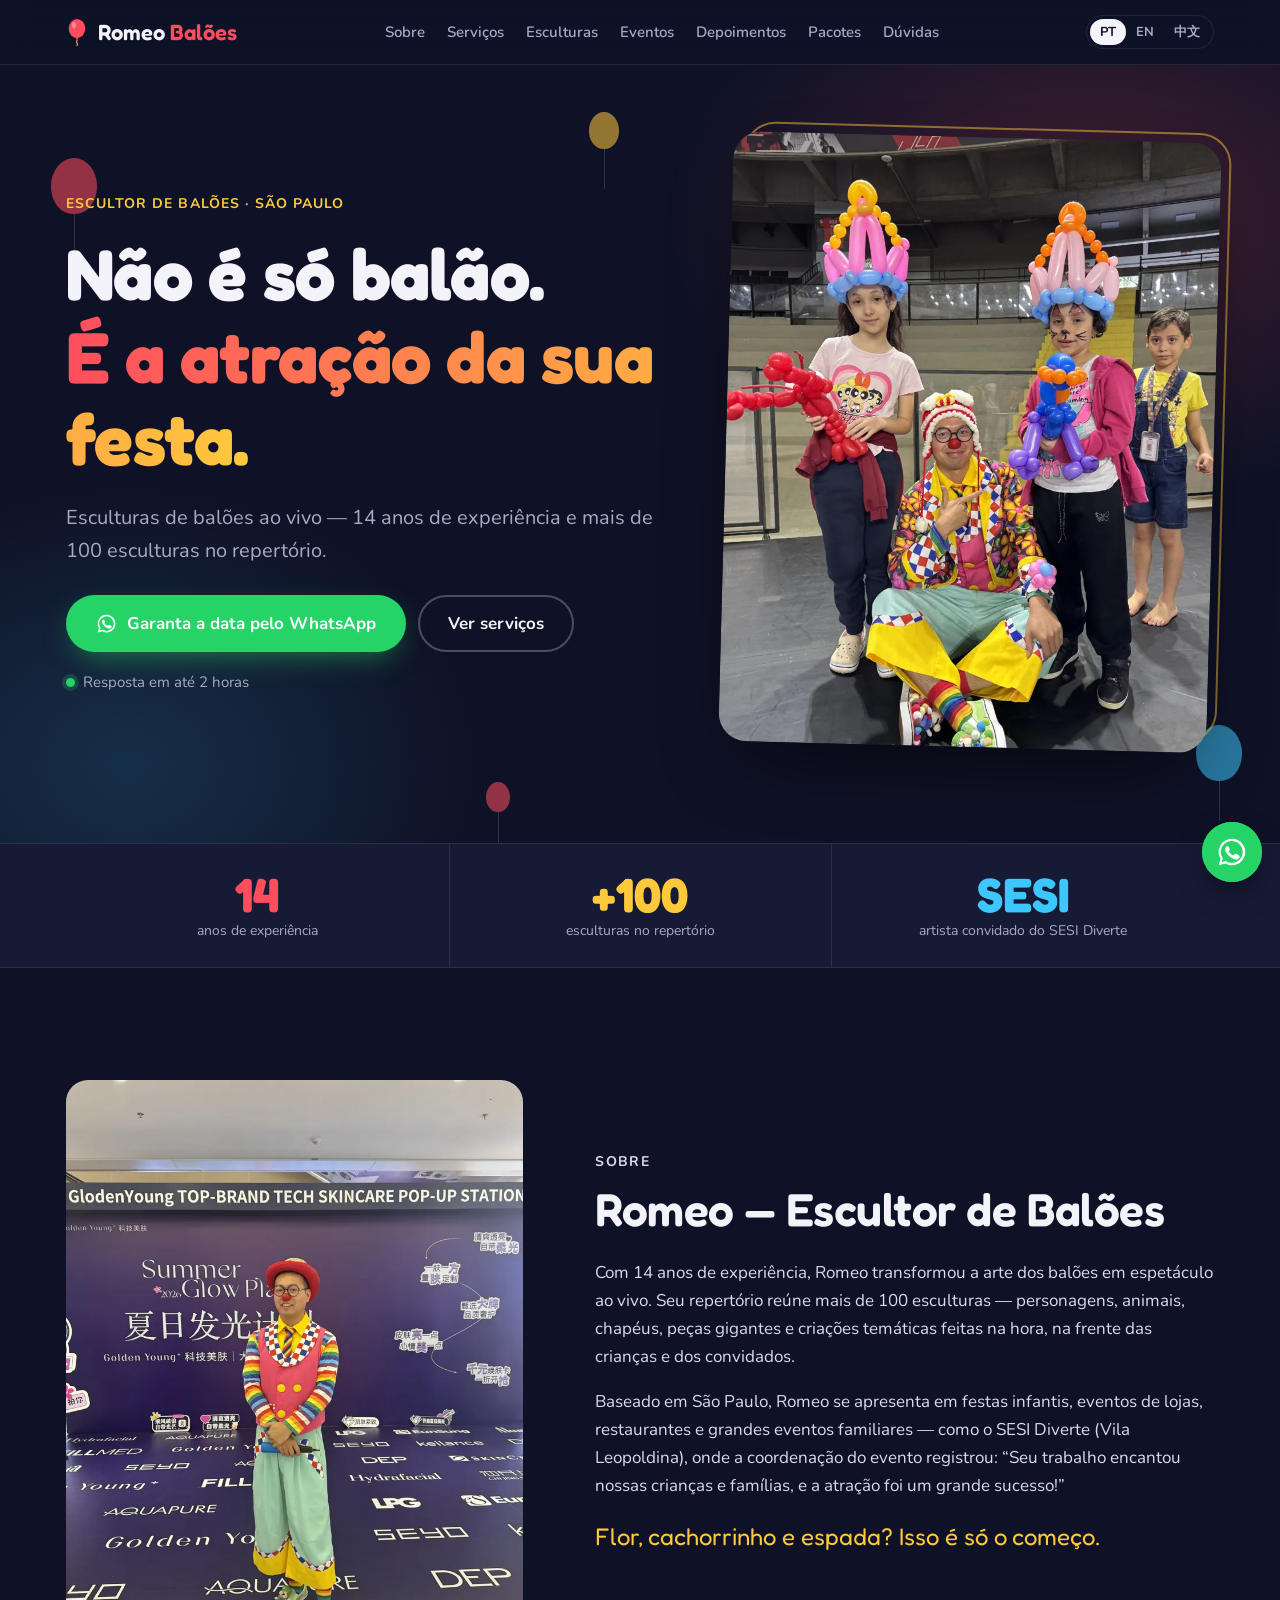
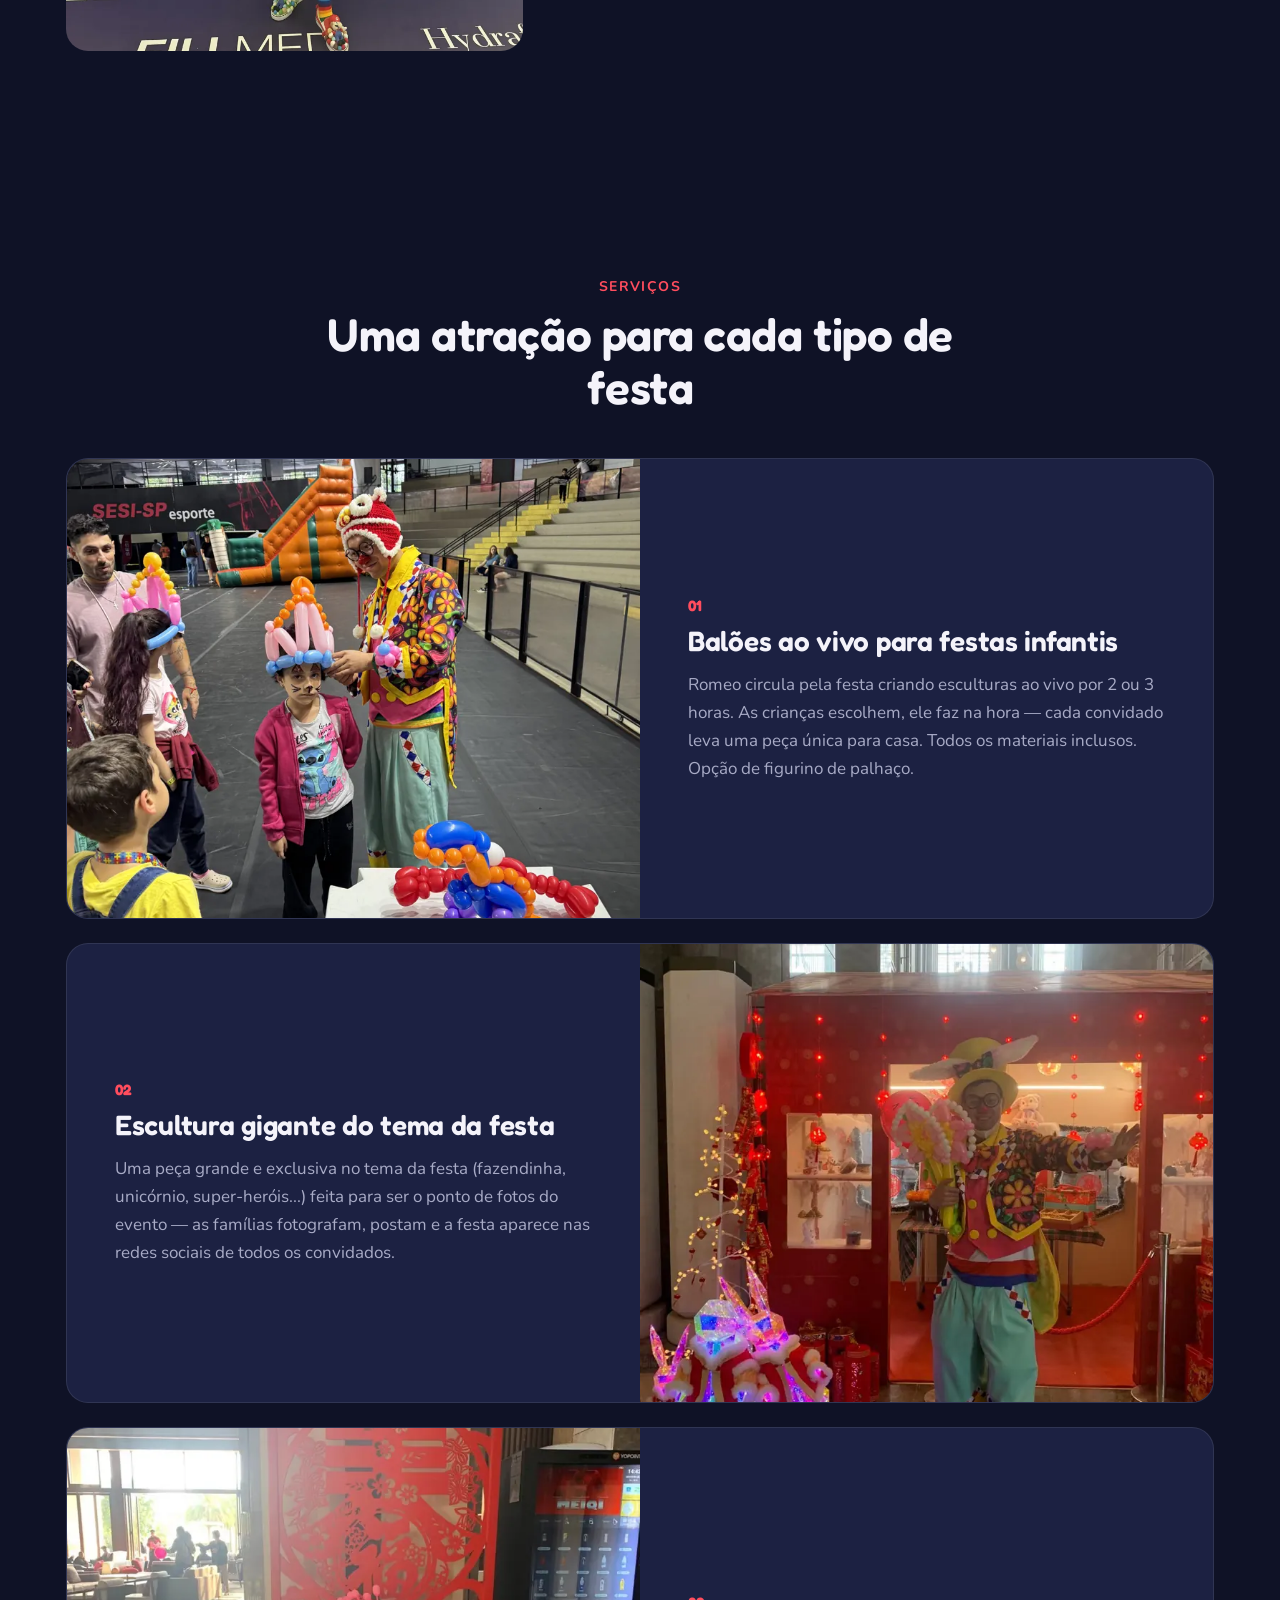
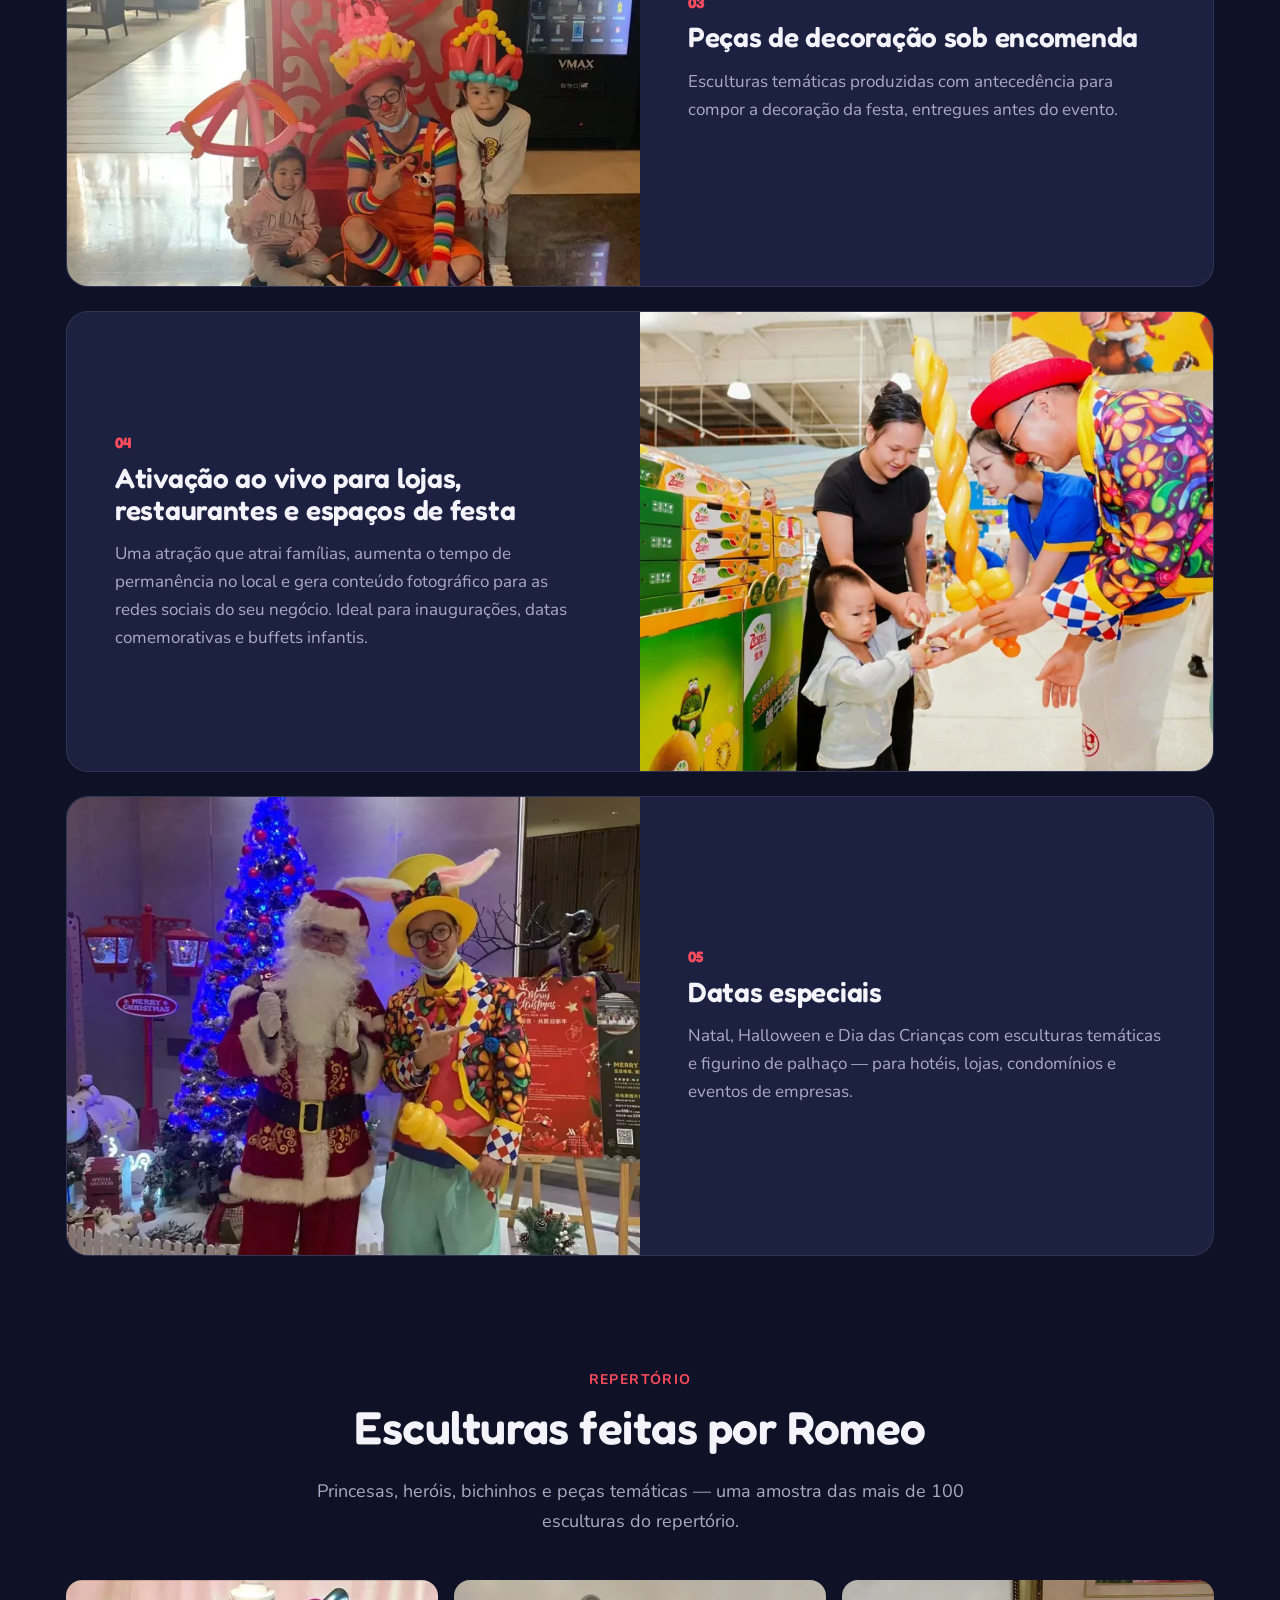
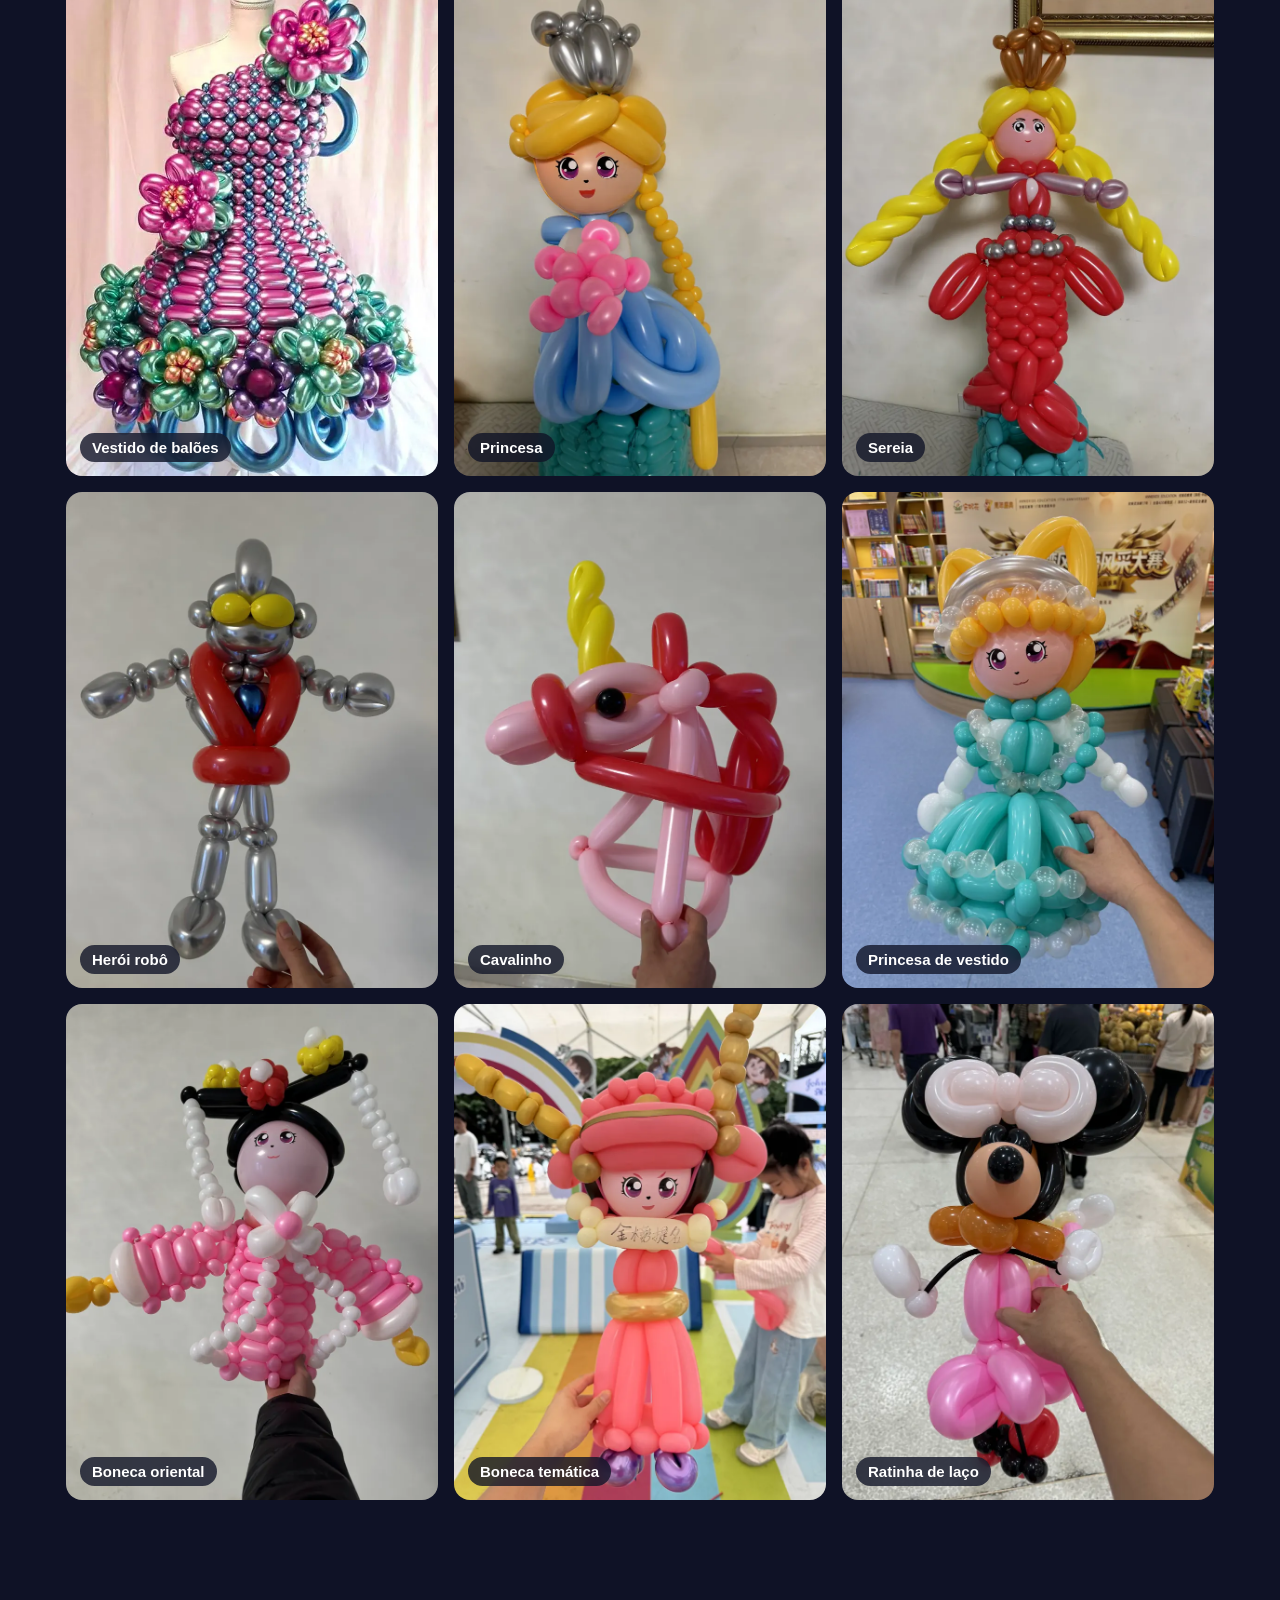
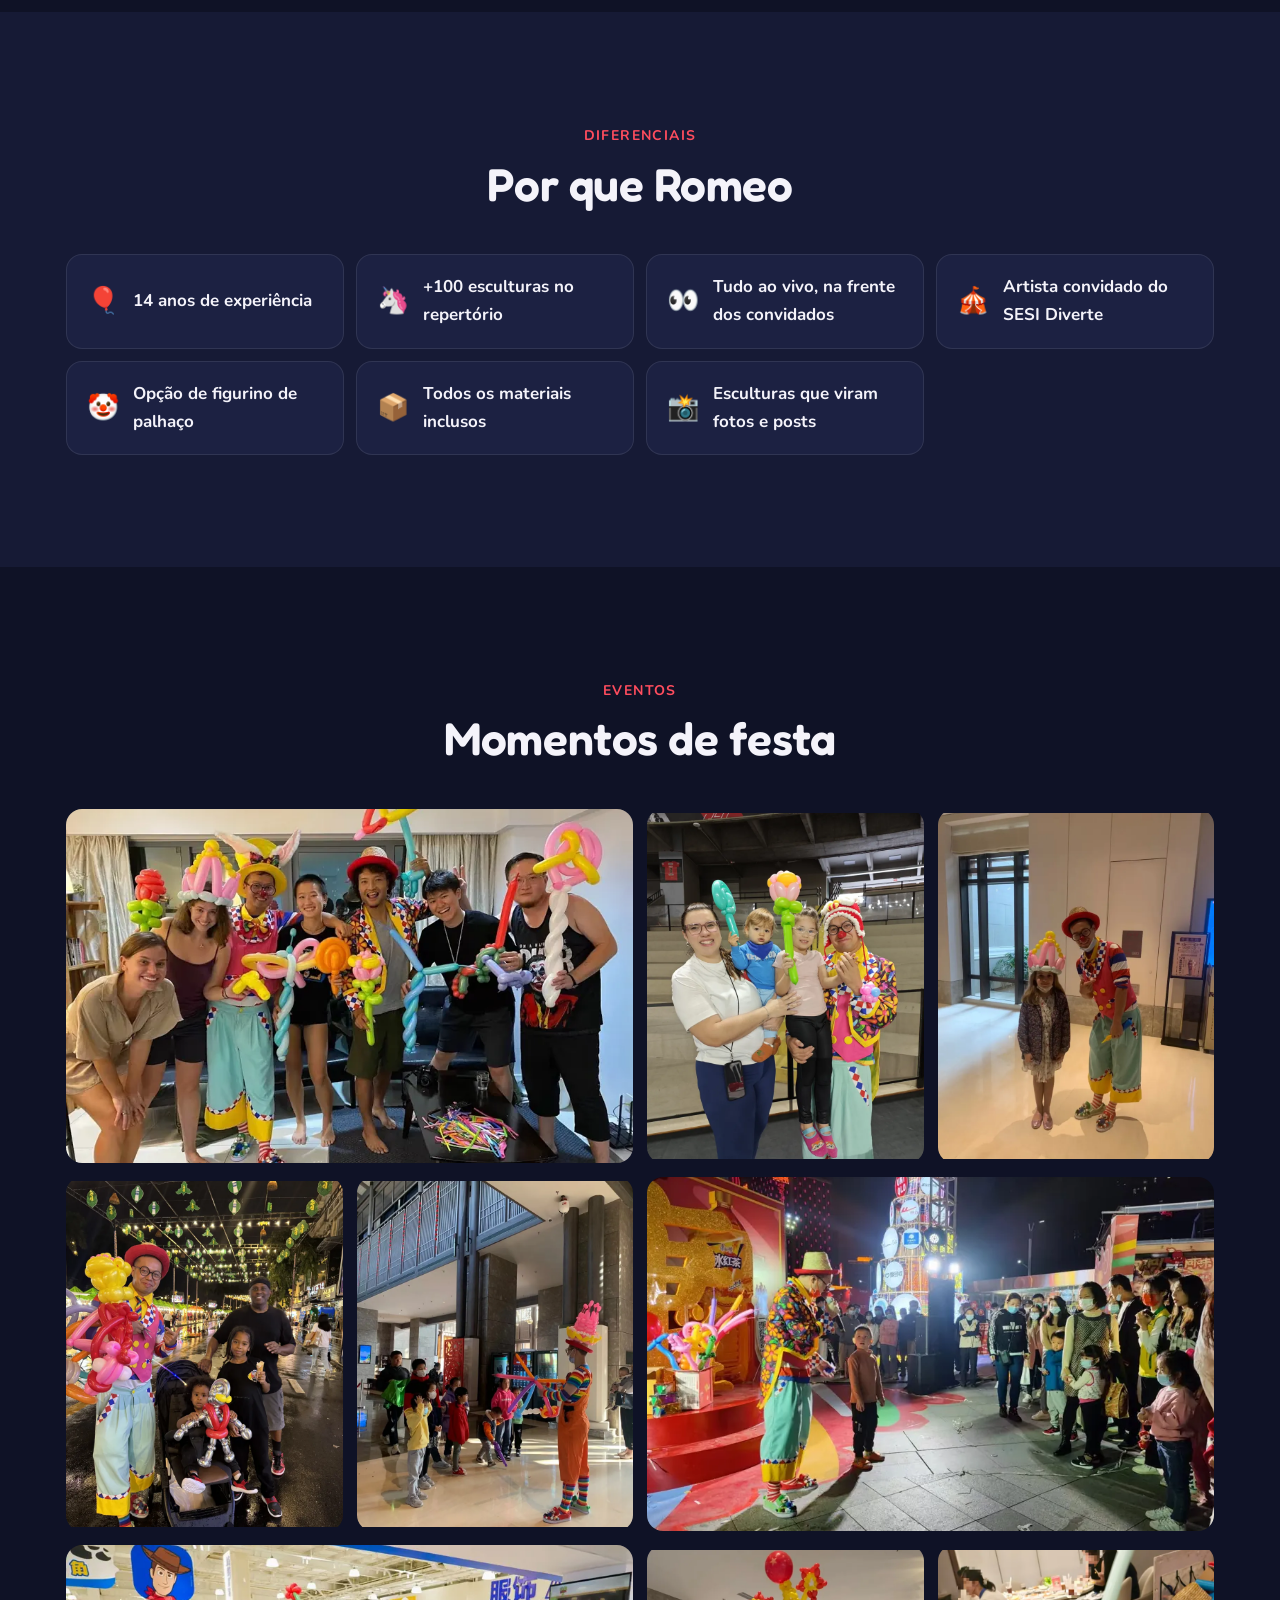
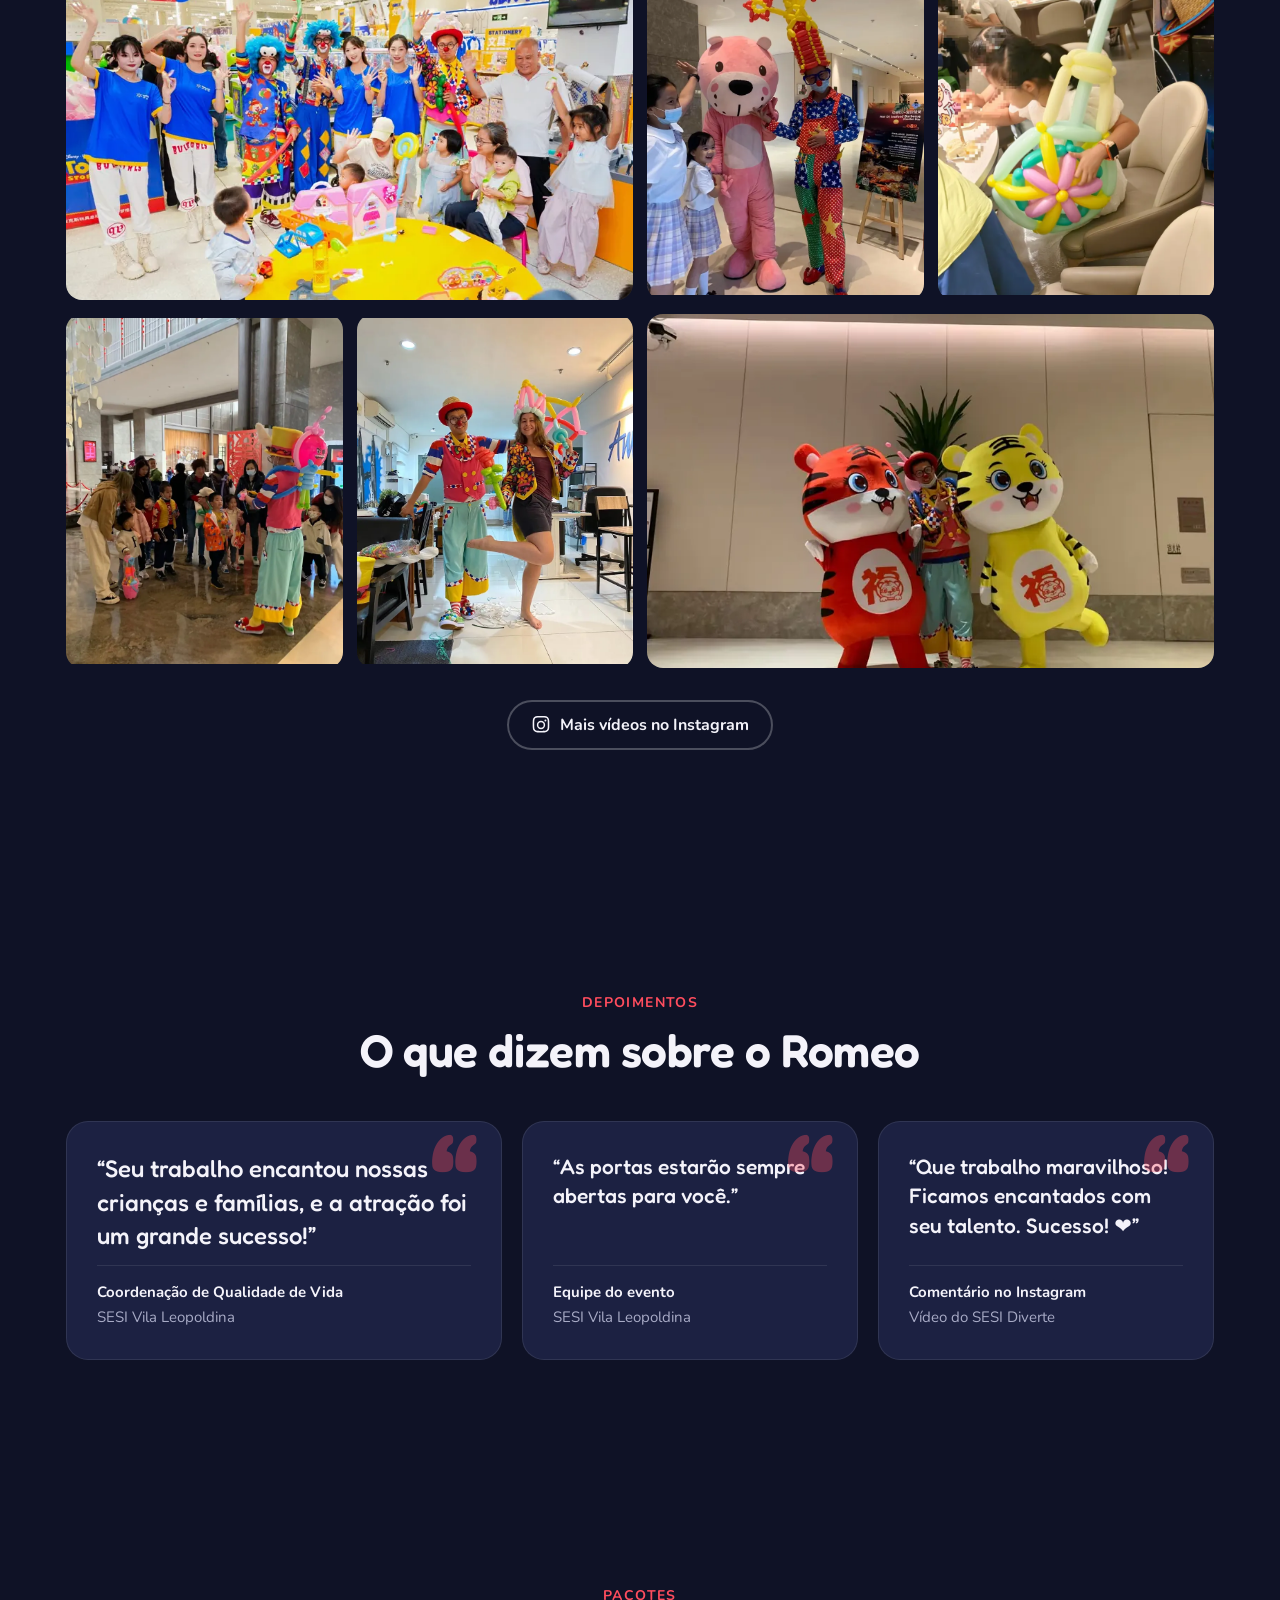
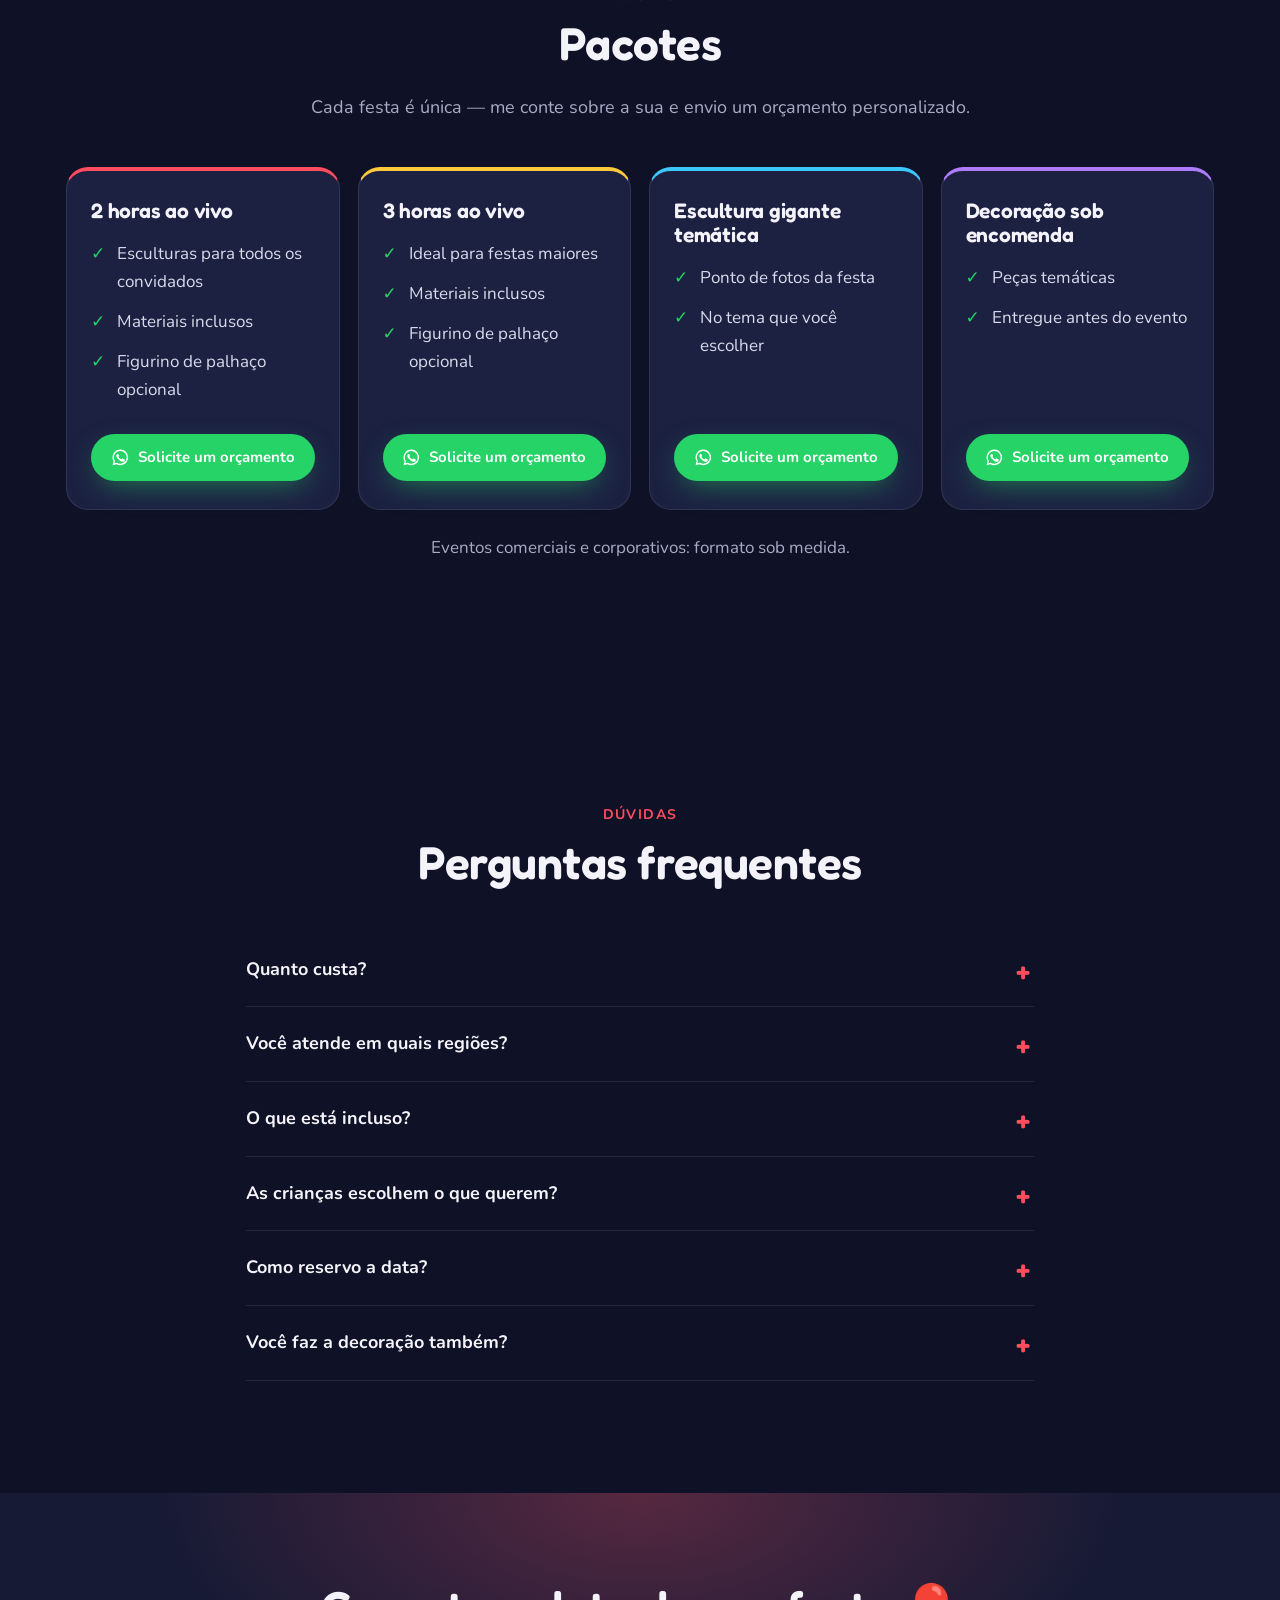
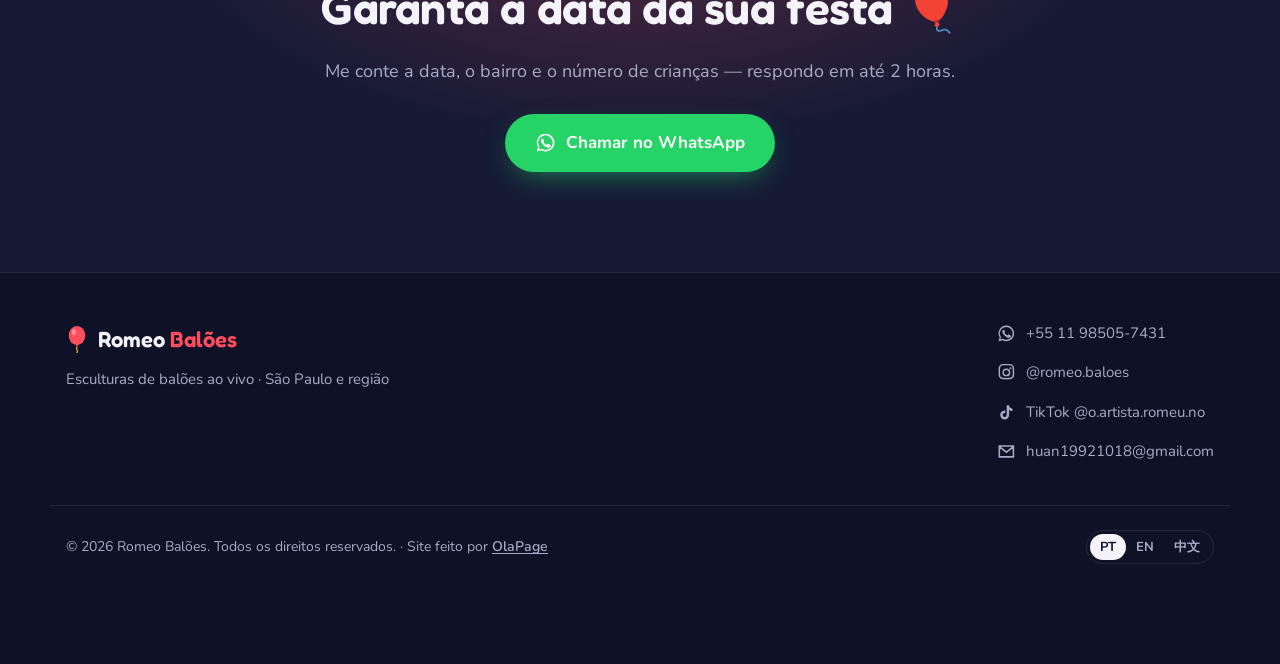
==== commit 1d5b5437: "WhatsApp 改为 +55 11 98505-7431；OlaPage 署名写进 build.py/content.py，重新构建不再丢失 Co-Authored-By: Claude Opus " ====
--- a/site/public/index.html
+++ b/site/public/index.html
@@ -26,11 +26,11 @@
 <link rel="preconnect" href="https://fonts.gstatic.com" crossorigin>
 <link rel="stylesheet" href="https://fonts.googleapis.com/css2?family=Fredoka:wght@500;600;700&family=Nunito:wght@400;600;700&display=swap">
 <link rel="preload" as="image" href="img/hero-800.webp?v=e5b56868" imagesrcset="img/hero-800.webp?v=e5b56868 800w, img/hero-1200.webp?v=afed4a90 1200w, img/hero-1600.webp?v=82c1dd11 1600w" imagesizes="(min-width: 900px) 45vw, 100vw">
-<link rel="stylesheet" href="assets/style.css?v=2e09a04d">
+<link rel="stylesheet" href="assets/style.css?v=de66d108">
 <script>document.documentElement.classList.add("js")</script>
 <script>window.va = window.va || function () { (window.vaq = window.vaq || []).push(arguments); };</script>
 <script defer src="/_vercel/insights/script.js"></script>
-<script type="application/ld+json">[{"@context": "https://schema.org", "@type": "EntertainmentBusiness", "name": "Romeo Balões", "description": "Esculturas de balões ao vivo para festas infantis e eventos em São Paulo. 14 anos de experiência, mais de 100 esculturas no repertório. Peça seu orçamento pelo WhatsApp.", "url": "https://romeo-baloes.vercel.app/", "image": "https://romeo-baloes.vercel.app/og-image.jpg", "telephone": "+55 11 92063-0591", "email": "huan19921018@gmail.com", "areaServed": {"@type": "City", "name": "São Paulo"}, "address": {"@type": "PostalAddress", "addressLocality": "São Paulo", "addressRegion": "SP", "addressCountry": "BR"}, "sameAs": ["https://www.instagram.com/romeo.baloes", "https://www.tiktok.com/@o.artista.romeu.no"], "knowsLanguage": ["pt-BR", "en", "zh"]}, {"@context": "https://schema.org", "@type": "FAQPage", "mainEntity": [{"@type": "Question", "name": "Quanto custa?", "acceptedAnswer": {"@type": "Answer", "text": "O valor depende da duração, do número de convidados e do local da festa. Me chame no WhatsApp com a data e o bairro que envio o orçamento na hora."}}, {"@type": "Question", "name": "Você atende em quais regiões?", "acceptedAnswer": {"@type": "Answer", "text": "São Paulo e região metropolitana. Me passe o endereço da festa que confirmo o deslocamento."}}, {"@type": "Question", "name": "O que está incluso?", "acceptedAnswer": {"@type": "Answer", "text": "Todos os balões e materiais, a apresentação ao vivo durante o período contratado e, se quiser, o figurino de palhaço."}}, {"@type": "Question", "name": "As crianças escolhem o que querem?", "acceptedAnswer": {"@type": "Answer", "text": "Sim! Tenho mais de 100 esculturas no repertório — personagens, animais, temas da festa. Elas escolhem e eu faço na hora."}}, {"@type": "Question", "name": "Como reservo a data?", "acceptedAnswer": {"@type": "Answer", "text": "Com 50% de sinal via Pix. O restante é pago no dia do evento. Assim que o sinal cai, a data é de vocês! 🎈"}}, {"@type": "Question", "name": "Você faz a decoração também?", "acceptedAnswer": {"@type": "Answer", "text": "Faço esculturas temáticas sob encomenda para a decoração e uma escultura gigante do tema como ponto de fotos."}}]}]</script>
+<script type="application/ld+json">[{"@context": "https://schema.org", "@type": "EntertainmentBusiness", "name": "Romeo Balões", "description": "Esculturas de balões ao vivo para festas infantis e eventos em São Paulo. 14 anos de experiência, mais de 100 esculturas no repertório. Peça seu orçamento pelo WhatsApp.", "url": "https://romeo-baloes.vercel.app/", "image": "https://romeo-baloes.vercel.app/og-image.jpg", "telephone": "+55 11 98505-7431", "email": "huan19921018@gmail.com", "areaServed": {"@type": "City", "name": "São Paulo"}, "address": {"@type": "PostalAddress", "addressLocality": "São Paulo", "addressRegion": "SP", "addressCountry": "BR"}, "sameAs": ["https://www.instagram.com/romeo.baloes", "https://www.tiktok.com/@o.artista.romeu.no"], "knowsLanguage": ["pt-BR", "en", "zh"]}, {"@context": "https://schema.org", "@type": "FAQPage", "mainEntity": [{"@type": "Question", "name": "Quanto custa?", "acceptedAnswer": {"@type": "Answer", "text": "O valor depende da duração, do número de convidados e do local da festa. Me chame no WhatsApp com a data e o bairro que envio o orçamento na hora."}}, {"@type": "Question", "name": "Você atende em quais regiões?", "acceptedAnswer": {"@type": "Answer", "text": "São Paulo e região metropolitana. Me passe o endereço da festa que confirmo o deslocamento."}}, {"@type": "Question", "name": "O que está incluso?", "acceptedAnswer": {"@type": "Answer", "text": "Todos os balões e materiais, a apresentação ao vivo durante o período contratado e, se quiser, o figurino de palhaço."}}, {"@type": "Question", "name": "As crianças escolhem o que querem?", "acceptedAnswer": {"@type": "Answer", "text": "Sim! Tenho mais de 100 esculturas no repertório — personagens, animais, temas da festa. Elas escolhem e eu faço na hora."}}, {"@type": "Question", "name": "Como reservo a data?", "acceptedAnswer": {"@type": "Answer", "text": "Com 50% de sinal via Pix. O restante é pago no dia do evento. Assim que o sinal cai, a data é de vocês! 🎈"}}, {"@type": "Question", "name": "Você faz a decoração também?", "acceptedAnswer": {"@type": "Answer", "text": "Faço esculturas temáticas sob encomenda para a decoração e uma escultura gigante do tema como ponto de fotos."}}]}]</script>
 </head>
 <body class="lang-pt">
 <a class="skip" href="#main">Pular para o conteúdo</a>
@@ -55,7 +55,7 @@
       <h1>Não é só balão.<br><em>É a atração da sua festa.</em></h1>
       <p class="hero-sub">Esculturas de balões ao vivo — 14 anos de experiência e mais de 100 esculturas no repertório.</p>
       <div class="hero-cta">
-        <a class="btn btn-wa btn-lg" href="https://wa.me/5511920630591?text=Ol%C3%A1%20Romeo%21%20Vi%20seu%20site%20e%20quero%20saber%20sobre%20uma%20festa.%0AData%3A%0ABairro%3A%0AN%C2%BA%20de%20crian%C3%A7as%3A" target="_blank" rel="noopener"><svg class="ico" viewBox="0 0 24 24" aria-hidden="true"><path fill="currentColor" d="M12 2a10 10 0 0 0-8.6 15.1L2 22l5-1.3A10 10 0 1 0 12 2Zm0 18.2c-1.6 0-3.1-.4-4.4-1.2l-.3-.2-3 .8.8-2.9-.2-.3A8.2 8.2 0 1 1 12 20.2Zm4.5-6.1c-.2-.1-1.5-.7-1.7-.8s-.4-.1-.6.1-.7.8-.8 1-.3.2-.5.1a6.7 6.7 0 0 1-3.3-2.9c-.2-.4.2-.4.7-1.3.1-.2 0-.3 0-.4l-.8-1.8c-.2-.5-.4-.4-.6-.4h-.5a1 1 0 0 0-.7.3 3 3 0 0 0-.9 2.2 5.2 5.2 0 0 0 1.1 2.7 11.9 11.9 0 0 0 4.6 4c1.7.7 2.3.8 3.2.7a2.7 2.7 0 0 0 1.8-1.3 2.2 2.2 0 0 0 .2-1.3c-.1-.1-.3-.2-.5-.3Z"/></svg>Garanta a data pelo WhatsApp</a>
+        <a class="btn btn-wa btn-lg" href="https://wa.me/5511985057431?text=Ol%C3%A1%20Romeo%21%20Vi%20seu%20site%20e%20quero%20saber%20sobre%20uma%20festa.%0AData%3A%0ABairro%3A%0AN%C2%BA%20de%20crian%C3%A7as%3A" target="_blank" rel="noopener"><svg class="ico" viewBox="0 0 24 24" aria-hidden="true"><path fill="currentColor" d="M12 2a10 10 0 0 0-8.6 15.1L2 22l5-1.3A10 10 0 1 0 12 2Zm0 18.2c-1.6 0-3.1-.4-4.4-1.2l-.3-.2-3 .8.8-2.9-.2-.3A8.2 8.2 0 1 1 12 20.2Zm4.5-6.1c-.2-.1-1.5-.7-1.7-.8s-.4-.1-.6.1-.7.8-.8 1-.3.2-.5.1a6.7 6.7 0 0 1-3.3-2.9c-.2-.4.2-.4.7-1.3.1-.2 0-.3 0-.4l-.8-1.8c-.2-.5-.4-.4-.6-.4h-.5a1 1 0 0 0-.7.3 3 3 0 0 0-.9 2.2 5.2 5.2 0 0 0 1.1 2.7 11.9 11.9 0 0 0 4.6 4c1.7.7 2.3.8 3.2.7a2.7 2.7 0 0 0 1.8-1.3 2.2 2.2 0 0 0 .2-1.3c-.1-.1-.3-.2-.5-.3Z"/></svg>Garanta a data pelo WhatsApp</a>
         <a class="btn btn-ghost btn-lg" href="#services">Ver serviços</a>
       </div>
       <p class="reply-note"><span class="dot" aria-hidden="true"></span>Resposta em até 2 horas</p>
@@ -152,19 +152,19 @@
     <div class="pkgs"><article class="pkg reveal">
   <h3>2 horas ao vivo</h3>
   <ul><li>Esculturas para todos os convidados</li><li>Materiais inclusos</li><li>Figurino de palhaço opcional</li></ul>
-  <a class="btn btn-wa btn-block" href="https://wa.me/5511920630591?text=Ol%C3%A1%20Romeo%21%20Quero%20um%20or%C3%A7amento%20para%20o%20pacote%20de%202%20horas.%0AData%3A%0ABairro%3A%0AN%C2%BA%20de%20crian%C3%A7as%3A" target="_blank" rel="noopener"><svg class="ico" viewBox="0 0 24 24" aria-hidden="true"><path fill="currentColor" d="M12 2a10 10 0 0 0-8.6 15.1L2 22l5-1.3A10 10 0 1 0 12 2Zm0 18.2c-1.6 0-3.1-.4-4.4-1.2l-.3-.2-3 .8.8-2.9-.2-.3A8.2 8.2 0 1 1 12 20.2Zm4.5-6.1c-.2-.1-1.5-.7-1.7-.8s-.4-.1-.6.1-.7.8-.8 1-.3.2-.5.1a6.7 6.7 0 0 1-3.3-2.9c-.2-.4.2-.4.7-1.3.1-.2 0-.3 0-.4l-.8-1.8c-.2-.5-.4-.4-.6-.4h-.5a1 1 0 0 0-.7.3 3 3 0 0 0-.9 2.2 5.2 5.2 0 0 0 1.1 2.7 11.9 11.9 0 0 0 4.6 4c1.7.7 2.3.8 3.2.7a2.7 2.7 0 0 0 1.8-1.3 2.2 2.2 0 0 0 .2-1.3c-.1-.1-.3-.2-.5-.3Z"/></svg>Solicite um orçamento</a>
+  <a class="btn btn-wa btn-block" href="https://wa.me/5511985057431?text=Ol%C3%A1%20Romeo%21%20Quero%20um%20or%C3%A7amento%20para%20o%20pacote%20de%202%20horas.%0AData%3A%0ABairro%3A%0AN%C2%BA%20de%20crian%C3%A7as%3A" target="_blank" rel="noopener"><svg class="ico" viewBox="0 0 24 24" aria-hidden="true"><path fill="currentColor" d="M12 2a10 10 0 0 0-8.6 15.1L2 22l5-1.3A10 10 0 1 0 12 2Zm0 18.2c-1.6 0-3.1-.4-4.4-1.2l-.3-.2-3 .8.8-2.9-.2-.3A8.2 8.2 0 1 1 12 20.2Zm4.5-6.1c-.2-.1-1.5-.7-1.7-.8s-.4-.1-.6.1-.7.8-.8 1-.3.2-.5.1a6.7 6.7 0 0 1-3.3-2.9c-.2-.4.2-.4.7-1.3.1-.2 0-.3 0-.4l-.8-1.8c-.2-.5-.4-.4-.6-.4h-.5a1 1 0 0 0-.7.3 3 3 0 0 0-.9 2.2 5.2 5.2 0 0 0 1.1 2.7 11.9 11.9 0 0 0 4.6 4c1.7.7 2.3.8 3.2.7a2.7 2.7 0 0 0 1.8-1.3 2.2 2.2 0 0 0 .2-1.3c-.1-.1-.3-.2-.5-.3Z"/></svg>Solicite um orçamento</a>
 </article><article class="pkg reveal">
   <h3>3 horas ao vivo</h3>
   <ul><li>Ideal para festas maiores</li><li>Materiais inclusos</li><li>Figurino de palhaço opcional</li></ul>
-  <a class="btn btn-wa btn-block" href="https://wa.me/5511920630591?text=Ol%C3%A1%20Romeo%21%20Quero%20um%20or%C3%A7amento%20para%20o%20pacote%20de%203%20horas.%0AData%3A%0ABairro%3A%0AN%C2%BA%20de%20crian%C3%A7as%3A" target="_blank" rel="noopener"><svg class="ico" viewBox="0 0 24 24" aria-hidden="true"><path fill="currentColor" d="M12 2a10 10 0 0 0-8.6 15.1L2 22l5-1.3A10 10 0 1 0 12 2Zm0 18.2c-1.6 0-3.1-.4-4.4-1.2l-.3-.2-3 .8.8-2.9-.2-.3A8.2 8.2 0 1 1 12 20.2Zm4.5-6.1c-.2-.1-1.5-.7-1.7-.8s-.4-.1-.6.1-.7.8-.8 1-.3.2-.5.1a6.7 6.7 0 0 1-3.3-2.9c-.2-.4.2-.4.7-1.3.1-.2 0-.3 0-.4l-.8-1.8c-.2-.5-.4-.4-.6-.4h-.5a1 1 0 0 0-.7.3 3 3 0 0 0-.9 2.2 5.2 5.2 0 0 0 1.1 2.7 11.9 11.9 0 0 0 4.6 4c1.7.7 2.3.8 3.2.7a2.7 2.7 0 0 0 1.8-1.3 2.2 2.2 0 0 0 .2-1.3c-.1-.1-.3-.2-.5-.3Z"/></svg>Solicite um orçamento</a>
+  <a class="btn btn-wa btn-block" href="https://wa.me/5511985057431?text=Ol%C3%A1%20Romeo%21%20Quero%20um%20or%C3%A7amento%20para%20o%20pacote%20de%203%20horas.%0AData%3A%0ABairro%3A%0AN%C2%BA%20de%20crian%C3%A7as%3A" target="_blank" rel="noopener"><svg class="ico" viewBox="0 0 24 24" aria-hidden="true"><path fill="currentColor" d="M12 2a10 10 0 0 0-8.6 15.1L2 22l5-1.3A10 10 0 1 0 12 2Zm0 18.2c-1.6 0-3.1-.4-4.4-1.2l-.3-.2-3 .8.8-2.9-.2-.3A8.2 8.2 0 1 1 12 20.2Zm4.5-6.1c-.2-.1-1.5-.7-1.7-.8s-.4-.1-.6.1-.7.8-.8 1-.3.2-.5.1a6.7 6.7 0 0 1-3.3-2.9c-.2-.4.2-.4.7-1.3.1-.2 0-.3 0-.4l-.8-1.8c-.2-.5-.4-.4-.6-.4h-.5a1 1 0 0 0-.7.3 3 3 0 0 0-.9 2.2 5.2 5.2 0 0 0 1.1 2.7 11.9 11.9 0 0 0 4.6 4c1.7.7 2.3.8 3.2.7a2.7 2.7 0 0 0 1.8-1.3 2.2 2.2 0 0 0 .2-1.3c-.1-.1-.3-.2-.5-.3Z"/></svg>Solicite um orçamento</a>
 </article><article class="pkg reveal">
   <h3>Escultura gigante temática</h3>
   <ul><li>Ponto de fotos da festa</li><li>No tema que você escolher</li></ul>
-  <a class="btn btn-wa btn-block" href="https://wa.me/5511920630591?text=Ol%C3%A1%20Romeo%21%20Quero%20um%20or%C3%A7amento%20para%20uma%20escultura%20gigante%20tem%C3%A1tica.%0AData%3A%0ABairro%3A%0AN%C2%BA%20de%20crian%C3%A7as%3A" target="_blank" rel="noopener"><svg class="ico" viewBox="0 0 24 24" aria-hidden="true"><path fill="currentColor" d="M12 2a10 10 0 0 0-8.6 15.1L2 22l5-1.3A10 10 0 1 0 12 2Zm0 18.2c-1.6 0-3.1-.4-4.4-1.2l-.3-.2-3 .8.8-2.9-.2-.3A8.2 8.2 0 1 1 12 20.2Zm4.5-6.1c-.2-.1-1.5-.7-1.7-.8s-.4-.1-.6.1-.7.8-.8 1-.3.2-.5.1a6.7 6.7 0 0 1-3.3-2.9c-.2-.4.2-.4.7-1.3.1-.2 0-.3 0-.4l-.8-1.8c-.2-.5-.4-.4-.6-.4h-.5a1 1 0 0 0-.7.3 3 3 0 0 0-.9 2.2 5.2 5.2 0 0 0 1.1 2.7 11.9 11.9 0 0 0 4.6 4c1.7.7 2.3.8 3.2.7a2.7 2.7 0 0 0 1.8-1.3 2.2 2.2 0 0 0 .2-1.3c-.1-.1-.3-.2-.5-.3Z"/></svg>Solicite um orçamento</a>
+  <a class="btn btn-wa btn-block" href="https://wa.me/5511985057431?text=Ol%C3%A1%20Romeo%21%20Quero%20um%20or%C3%A7amento%20para%20uma%20escultura%20gigante%20tem%C3%A1tica.%0AData%3A%0ABairro%3A%0AN%C2%BA%20de%20crian%C3%A7as%3A" target="_blank" rel="noopener"><svg class="ico" viewBox="0 0 24 24" aria-hidden="true"><path fill="currentColor" d="M12 2a10 10 0 0 0-8.6 15.1L2 22l5-1.3A10 10 0 1 0 12 2Zm0 18.2c-1.6 0-3.1-.4-4.4-1.2l-.3-.2-3 .8.8-2.9-.2-.3A8.2 8.2 0 1 1 12 20.2Zm4.5-6.1c-.2-.1-1.5-.7-1.7-.8s-.4-.1-.6.1-.7.8-.8 1-.3.2-.5.1a6.7 6.7 0 0 1-3.3-2.9c-.2-.4.2-.4.7-1.3.1-.2 0-.3 0-.4l-.8-1.8c-.2-.5-.4-.4-.6-.4h-.5a1 1 0 0 0-.7.3 3 3 0 0 0-.9 2.2 5.2 5.2 0 0 0 1.1 2.7 11.9 11.9 0 0 0 4.6 4c1.7.7 2.3.8 3.2.7a2.7 2.7 0 0 0 1.8-1.3 2.2 2.2 0 0 0 .2-1.3c-.1-.1-.3-.2-.5-.3Z"/></svg>Solicite um orçamento</a>
 </article><article class="pkg reveal">
   <h3>Decoração sob encomenda</h3>
   <ul><li>Peças temáticas</li><li>Entregue antes do evento</li></ul>
-  <a class="btn btn-wa btn-block" href="https://wa.me/5511920630591?text=Ol%C3%A1%20Romeo%21%20Quero%20um%20or%C3%A7amento%20para%20decora%C3%A7%C3%A3o%20sob%20encomenda.%0AData%3A%0ABairro%3A%0AN%C2%BA%20de%20crian%C3%A7as%3A" target="_blank" rel="noopener"><svg class="ico" viewBox="0 0 24 24" aria-hidden="true"><path fill="currentColor" d="M12 2a10 10 0 0 0-8.6 15.1L2 22l5-1.3A10 10 0 1 0 12 2Zm0 18.2c-1.6 0-3.1-.4-4.4-1.2l-.3-.2-3 .8.8-2.9-.2-.3A8.2 8.2 0 1 1 12 20.2Zm4.5-6.1c-.2-.1-1.5-.7-1.7-.8s-.4-.1-.6.1-.7.8-.8 1-.3.2-.5.1a6.7 6.7 0 0 1-3.3-2.9c-.2-.4.2-.4.7-1.3.1-.2 0-.3 0-.4l-.8-1.8c-.2-.5-.4-.4-.6-.4h-.5a1 1 0 0 0-.7.3 3 3 0 0 0-.9 2.2 5.2 5.2 0 0 0 1.1 2.7 11.9 11.9 0 0 0 4.6 4c1.7.7 2.3.8 3.2.7a2.7 2.7 0 0 0 1.8-1.3 2.2 2.2 0 0 0 .2-1.3c-.1-.1-.3-.2-.5-.3Z"/></svg>Solicite um orçamento</a>
+  <a class="btn btn-wa btn-block" href="https://wa.me/5511985057431?text=Ol%C3%A1%20Romeo%21%20Quero%20um%20or%C3%A7amento%20para%20decora%C3%A7%C3%A3o%20sob%20encomenda.%0AData%3A%0ABairro%3A%0AN%C2%BA%20de%20crian%C3%A7as%3A" target="_blank" rel="noopener"><svg class="ico" viewBox="0 0 24 24" aria-hidden="true"><path fill="currentColor" d="M12 2a10 10 0 0 0-8.6 15.1L2 22l5-1.3A10 10 0 1 0 12 2Zm0 18.2c-1.6 0-3.1-.4-4.4-1.2l-.3-.2-3 .8.8-2.9-.2-.3A8.2 8.2 0 1 1 12 20.2Zm4.5-6.1c-.2-.1-1.5-.7-1.7-.8s-.4-.1-.6.1-.7.8-.8 1-.3.2-.5.1a6.7 6.7 0 0 1-3.3-2.9c-.2-.4.2-.4.7-1.3.1-.2 0-.3 0-.4l-.8-1.8c-.2-.5-.4-.4-.6-.4h-.5a1 1 0 0 0-.7.3 3 3 0 0 0-.9 2.2 5.2 5.2 0 0 0 1.1 2.7 11.9 11.9 0 0 0 4.6 4c1.7.7 2.3.8 3.2.7a2.7 2.7 0 0 0 1.8-1.3 2.2 2.2 0 0 0 .2-1.3c-.1-.1-.3-.2-.5-.3Z"/></svg>Solicite um orçamento</a>
 </article></div>
     <p class="center muted">Eventos comerciais e corporativos: formato sob medida.</p>
   </div>
@@ -181,7 +181,7 @@
   <div class="wrap final-inner reveal">
     <h2>Garanta a data da sua festa 🎈</h2>
     <p>Me conte a data, o bairro e o número de crianças — respondo em até 2 horas.</p>
-    <a class="btn btn-wa btn-lg" href="https://wa.me/5511920630591?text=Ol%C3%A1%20Romeo%21%20Vi%20seu%20site%20e%20quero%20saber%20sobre%20uma%20festa.%0AData%3A%0ABairro%3A%0AN%C2%BA%20de%20crian%C3%A7as%3A" target="_blank" rel="noopener"><svg class="ico" viewBox="0 0 24 24" aria-hidden="true"><path fill="currentColor" d="M12 2a10 10 0 0 0-8.6 15.1L2 22l5-1.3A10 10 0 1 0 12 2Zm0 18.2c-1.6 0-3.1-.4-4.4-1.2l-.3-.2-3 .8.8-2.9-.2-.3A8.2 8.2 0 1 1 12 20.2Zm4.5-6.1c-.2-.1-1.5-.7-1.7-.8s-.4-.1-.6.1-.7.8-.8 1-.3.2-.5.1a6.7 6.7 0 0 1-3.3-2.9c-.2-.4.2-.4.7-1.3.1-.2 0-.3 0-.4l-.8-1.8c-.2-.5-.4-.4-.6-.4h-.5a1 1 0 0 0-.7.3 3 3 0 0 0-.9 2.2 5.2 5.2 0 0 0 1.1 2.7 11.9 11.9 0 0 0 4.6 4c1.7.7 2.3.8 3.2.7a2.7 2.7 0 0 0 1.8-1.3 2.2 2.2 0 0 0 .2-1.3c-.1-.1-.3-.2-.5-.3Z"/></svg>Chamar no WhatsApp</a>
+    <a class="btn btn-wa btn-lg" href="https://wa.me/5511985057431?text=Ol%C3%A1%20Romeo%21%20Vi%20seu%20site%20e%20quero%20saber%20sobre%20uma%20festa.%0AData%3A%0ABairro%3A%0AN%C2%BA%20de%20crian%C3%A7as%3A" target="_blank" rel="noopener"><svg class="ico" viewBox="0 0 24 24" aria-hidden="true"><path fill="currentColor" d="M12 2a10 10 0 0 0-8.6 15.1L2 22l5-1.3A10 10 0 1 0 12 2Zm0 18.2c-1.6 0-3.1-.4-4.4-1.2l-.3-.2-3 .8.8-2.9-.2-.3A8.2 8.2 0 1 1 12 20.2Zm4.5-6.1c-.2-.1-1.5-.7-1.7-.8s-.4-.1-.6.1-.7.8-.8 1-.3.2-.5.1a6.7 6.7 0 0 1-3.3-2.9c-.2-.4.2-.4.7-1.3.1-.2 0-.3 0-.4l-.8-1.8c-.2-.5-.4-.4-.6-.4h-.5a1 1 0 0 0-.7.3 3 3 0 0 0-.9 2.2 5.2 5.2 0 0 0 1.1 2.7 11.9 11.9 0 0 0 4.6 4c1.7.7 2.3.8 3.2.7a2.7 2.7 0 0 0 1.8-1.3 2.2 2.2 0 0 0 .2-1.3c-.1-.1-.3-.2-.5-.3Z"/></svg>Chamar no WhatsApp</a>
     
     
   </div>
@@ -195,7 +195,7 @@
       <p class="muted">Esculturas de balões ao vivo · São Paulo e região</p>
     </div>
     <ul class="contacts">
-      <li><a href="https://wa.me/5511920630591?text=Ol%C3%A1%20Romeo%21%20Vi%20seu%20site%20e%20quero%20saber%20sobre%20uma%20festa.%0AData%3A%0ABairro%3A%0AN%C2%BA%20de%20crian%C3%A7as%3A" target="_blank" rel="noopener"><svg class="ico" viewBox="0 0 24 24" aria-hidden="true"><path fill="currentColor" d="M12 2a10 10 0 0 0-8.6 15.1L2 22l5-1.3A10 10 0 1 0 12 2Zm0 18.2c-1.6 0-3.1-.4-4.4-1.2l-.3-.2-3 .8.8-2.9-.2-.3A8.2 8.2 0 1 1 12 20.2Zm4.5-6.1c-.2-.1-1.5-.7-1.7-.8s-.4-.1-.6.1-.7.8-.8 1-.3.2-.5.1a6.7 6.7 0 0 1-3.3-2.9c-.2-.4.2-.4.7-1.3.1-.2 0-.3 0-.4l-.8-1.8c-.2-.5-.4-.4-.6-.4h-.5a1 1 0 0 0-.7.3 3 3 0 0 0-.9 2.2 5.2 5.2 0 0 0 1.1 2.7 11.9 11.9 0 0 0 4.6 4c1.7.7 2.3.8 3.2.7a2.7 2.7 0 0 0 1.8-1.3 2.2 2.2 0 0 0 .2-1.3c-.1-.1-.3-.2-.5-.3Z"/></svg>+55 11 92063-0591</a></li>
+      <li><a href="https://wa.me/5511985057431?text=Ol%C3%A1%20Romeo%21%20Vi%20seu%20site%20e%20quero%20saber%20sobre%20uma%20festa.%0AData%3A%0ABairro%3A%0AN%C2%BA%20de%20crian%C3%A7as%3A" target="_blank" rel="noopener"><svg class="ico" viewBox="0 0 24 24" aria-hidden="true"><path fill="currentColor" d="M12 2a10 10 0 0 0-8.6 15.1L2 22l5-1.3A10 10 0 1 0 12 2Zm0 18.2c-1.6 0-3.1-.4-4.4-1.2l-.3-.2-3 .8.8-2.9-.2-.3A8.2 8.2 0 1 1 12 20.2Zm4.5-6.1c-.2-.1-1.5-.7-1.7-.8s-.4-.1-.6.1-.7.8-.8 1-.3.2-.5.1a6.7 6.7 0 0 1-3.3-2.9c-.2-.4.2-.4.7-1.3.1-.2 0-.3 0-.4l-.8-1.8c-.2-.5-.4-.4-.6-.4h-.5a1 1 0 0 0-.7.3 3 3 0 0 0-.9 2.2 5.2 5.2 0 0 0 1.1 2.7 11.9 11.9 0 0 0 4.6 4c1.7.7 2.3.8 3.2.7a2.7 2.7 0 0 0 1.8-1.3 2.2 2.2 0 0 0 .2-1.3c-.1-.1-.3-.2-.5-.3Z"/></svg>+55 11 98505-7431</a></li>
       <li><a href="https://www.instagram.com/romeo.baloes" target="_blank" rel="noopener"><svg class="ico" viewBox="0 0 24 24" aria-hidden="true"><path fill="currentColor" d="M12 7a5 5 0 1 0 0 10 5 5 0 0 0 0-10Zm0 8.2a3.2 3.2 0 1 1 0-6.4 3.2 3.2 0 0 1 0 6.4ZM17.3 5.5a1.2 1.2 0 1 0 0 2.4 1.2 1.2 0 0 0 0-2.4ZM21.9 7.1a6 6 0 0 0-1.6-4.3A6 6 0 0 0 16 1.2C14.3 1.1 9.7 1.1 8 1.2a6 6 0 0 0-4.3 1.6A6 6 0 0 0 2.1 7c-.1 1.7-.1 6.3 0 8a6 6 0 0 0 1.6 4.3A6 6 0 0 0 8 20.9c1.7.1 6.3.1 8 0a6 6 0 0 0 4.3-1.6 6 6 0 0 0 1.6-4.3c.1-1.7.1-6.3 0-8Zm-2.2 9.8a3.3 3.3 0 0 1-1.8 1.8c-1.3.5-4.3.4-5.9.4s-4.6.1-5.9-.4a3.3 3.3 0 0 1-1.8-1.8c-.5-1.3-.4-4.3-.4-5.9s-.1-4.6.4-5.9a3.3 3.3 0 0 1 1.8-1.8c1.3-.5 4.3-.4 5.9-.4s4.6-.1 5.9.4a3.3 3.3 0 0 1 1.8 1.8c.5 1.3.4 4.3.4 5.9s.1 4.6-.4 5.9Z"/></svg>@romeo.baloes</a></li>
       <li><a href="https://www.tiktok.com/@o.artista.romeu.no" target="_blank" rel="noopener"><svg class="ico" viewBox="0 0 24 24" aria-hidden="true"><path fill="currentColor" d="M16.6 5.8A4.3 4.3 0 0 1 15.5 3h-3.1v12.4a2.6 2.6 0 1 1-2.6-2.6c.3 0 .5 0 .8.1V9.7a5.7 5.7 0 1 0 4.9 5.7V9a7.4 7.4 0 0 0 4.3 1.4V7.3a4.3 4.3 0 0 1-3.2-1.5Z"/></svg>TikTok @o.artista.romeu.no</a></li>
       <li><a href="mailto:huan19921018@gmail.com"><svg class="ico" viewBox="0 0 24 24" aria-hidden="true"><path fill="none" stroke="currentColor" stroke-width="2" d="M3 5h18v14H3zM3 6l9 7 9-7"/></svg>huan19921018@gmail.com</a></li>
@@ -203,12 +203,12 @@
     </ul>
   </div>
   <div class="wrap footer-bottom">
-    <span>© 2026 Romeo Balões. Todos os direitos reservados. <span class="credit"><span class="sep">· </span>Site feito por <a href="https://olapage.com/" target="_blank" rel="noopener">OlaPage</a></span></span>
+    <span>© 2026 Romeo Balões. Todos os direitos reservados. <span class="credit"><span class="sep">· </span>Site feito por <a href="https://olapage.com/pt/" target="_blank" rel="noopener">OlaPage</a></span></span>
     <div class="lang-switch"><a href="" lang="pt-BR" hreflang="pt-BR" aria-current="true">PT</a><a href="en/" lang="en" hreflang="en">EN</a><a href="zh/" lang="zh-Hans" hreflang="zh-Hans">中文</a></div>
   </div>
 </footer>
 
-<a class="wa-float" href="https://wa.me/5511920630591?text=Ol%C3%A1%20Romeo%21%20Vi%20seu%20site%20e%20quero%20saber%20sobre%20uma%20festa.%0AData%3A%0ABairro%3A%0AN%C2%BA%20de%20crian%C3%A7as%3A" target="_blank" rel="noopener" aria-label="Falar no WhatsApp"><svg class="ico" viewBox="0 0 24 24" aria-hidden="true"><path fill="currentColor" d="M12 2a10 10 0 0 0-8.6 15.1L2 22l5-1.3A10 10 0 1 0 12 2Zm0 18.2c-1.6 0-3.1-.4-4.4-1.2l-.3-.2-3 .8.8-2.9-.2-.3A8.2 8.2 0 1 1 12 20.2Zm4.5-6.1c-.2-.1-1.5-.7-1.7-.8s-.4-.1-.6.1-.7.8-.8 1-.3.2-.5.1a6.7 6.7 0 0 1-3.3-2.9c-.2-.4.2-.4.7-1.3.1-.2 0-.3 0-.4l-.8-1.8c-.2-.5-.4-.4-.6-.4h-.5a1 1 0 0 0-.7.3 3 3 0 0 0-.9 2.2 5.2 5.2 0 0 0 1.1 2.7 11.9 11.9 0 0 0 4.6 4c1.7.7 2.3.8 3.2.7a2.7 2.7 0 0 0 1.8-1.3 2.2 2.2 0 0 0 .2-1.3c-.1-.1-.3-.2-.5-.3Z"/></svg></a>
+<a class="wa-float" href="https://wa.me/5511985057431?text=Ol%C3%A1%20Romeo%21%20Vi%20seu%20site%20e%20quero%20saber%20sobre%20uma%20festa.%0AData%3A%0ABairro%3A%0AN%C2%BA%20de%20crian%C3%A7as%3A" target="_blank" rel="noopener" aria-label="Falar no WhatsApp"><svg class="ico" viewBox="0 0 24 24" aria-hidden="true"><path fill="currentColor" d="M12 2a10 10 0 0 0-8.6 15.1L2 22l5-1.3A10 10 0 1 0 12 2Zm0 18.2c-1.6 0-3.1-.4-4.4-1.2l-.3-.2-3 .8.8-2.9-.2-.3A8.2 8.2 0 1 1 12 20.2Zm4.5-6.1c-.2-.1-1.5-.7-1.7-.8s-.4-.1-.6.1-.7.8-.8 1-.3.2-.5.1a6.7 6.7 0 0 1-3.3-2.9c-.2-.4.2-.4.7-1.3.1-.2 0-.3 0-.4l-.8-1.8c-.2-.5-.4-.4-.6-.4h-.5a1 1 0 0 0-.7.3 3 3 0 0 0-.9 2.2 5.2 5.2 0 0 0 1.1 2.7 11.9 11.9 0 0 0 4.6 4c1.7.7 2.3.8 3.2.7a2.7 2.7 0 0 0 1.8-1.3 2.2 2.2 0 0 0 .2-1.3c-.1-.1-.3-.2-.5-.3Z"/></svg></a>
 
 <dialog class="lightbox" aria-label="Momentos de festa">
   <button type="button" class="lb-close" aria-label="Fechar">×</button>
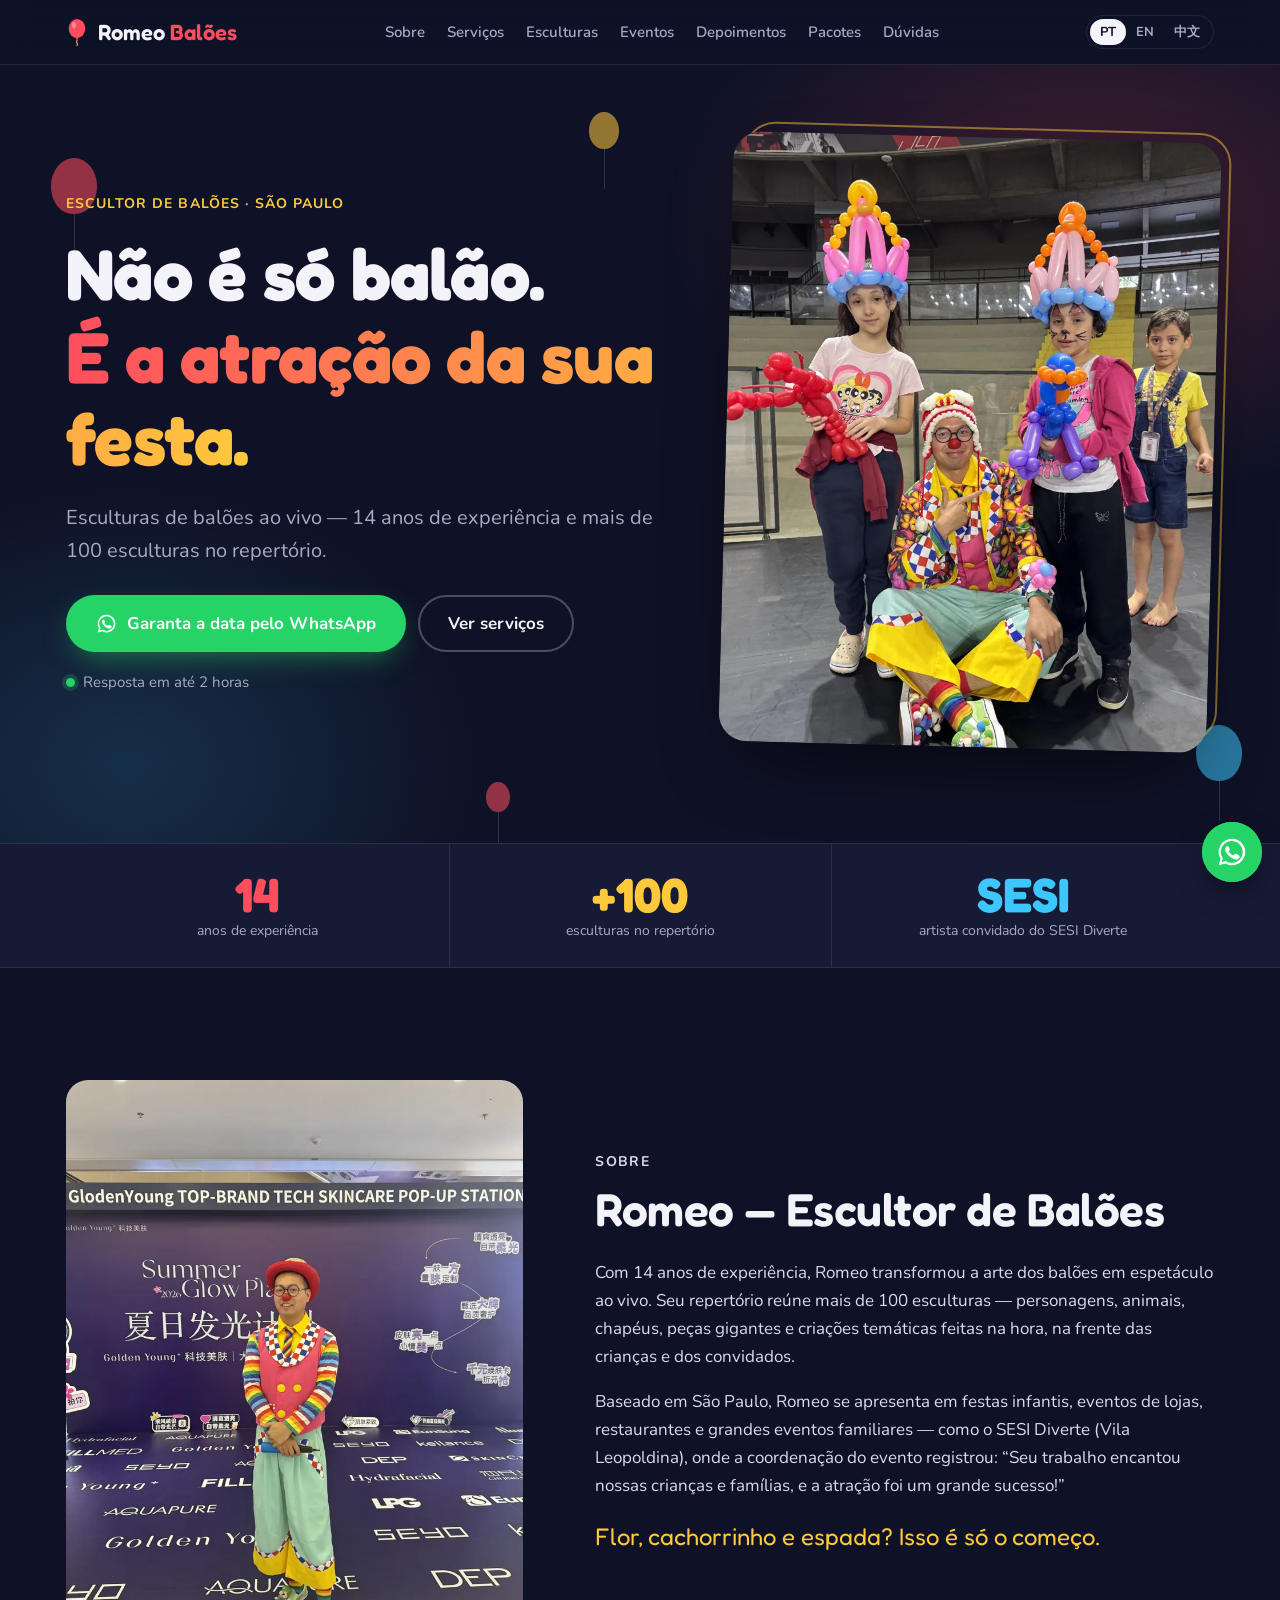
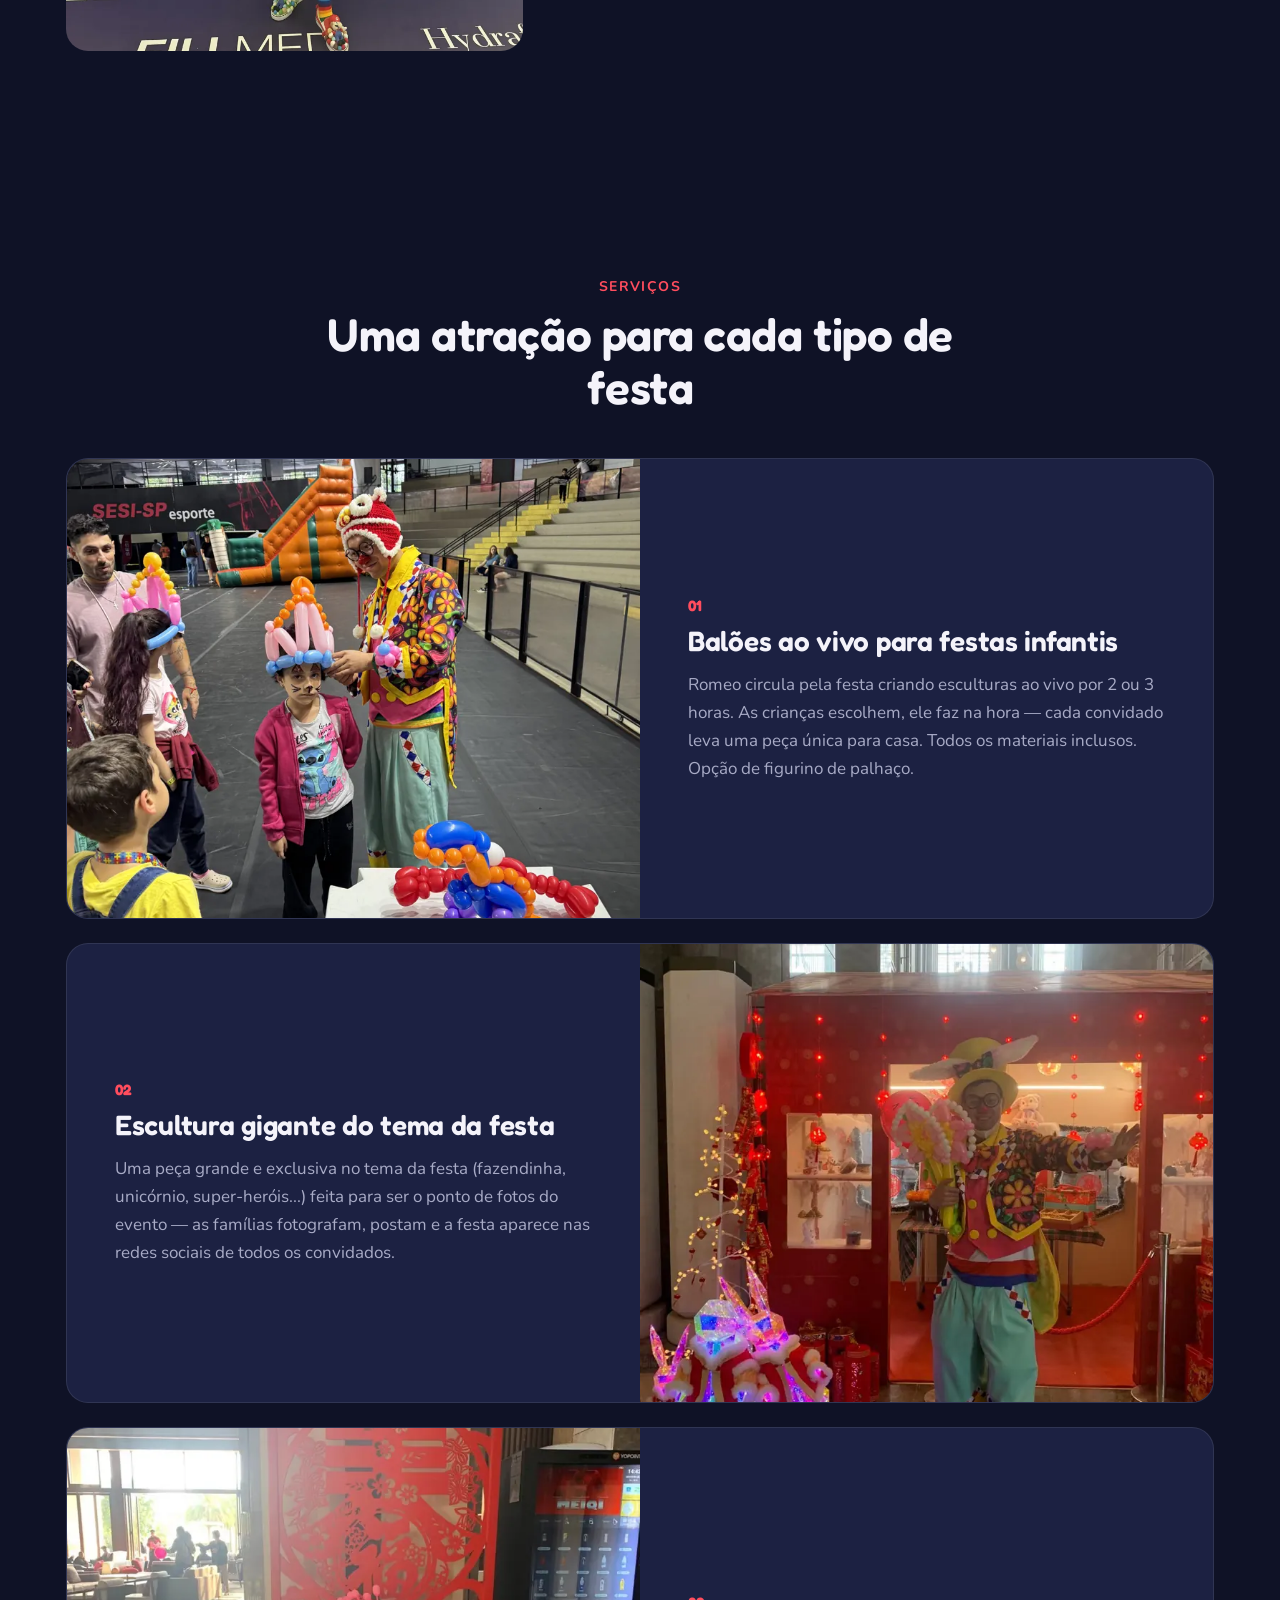
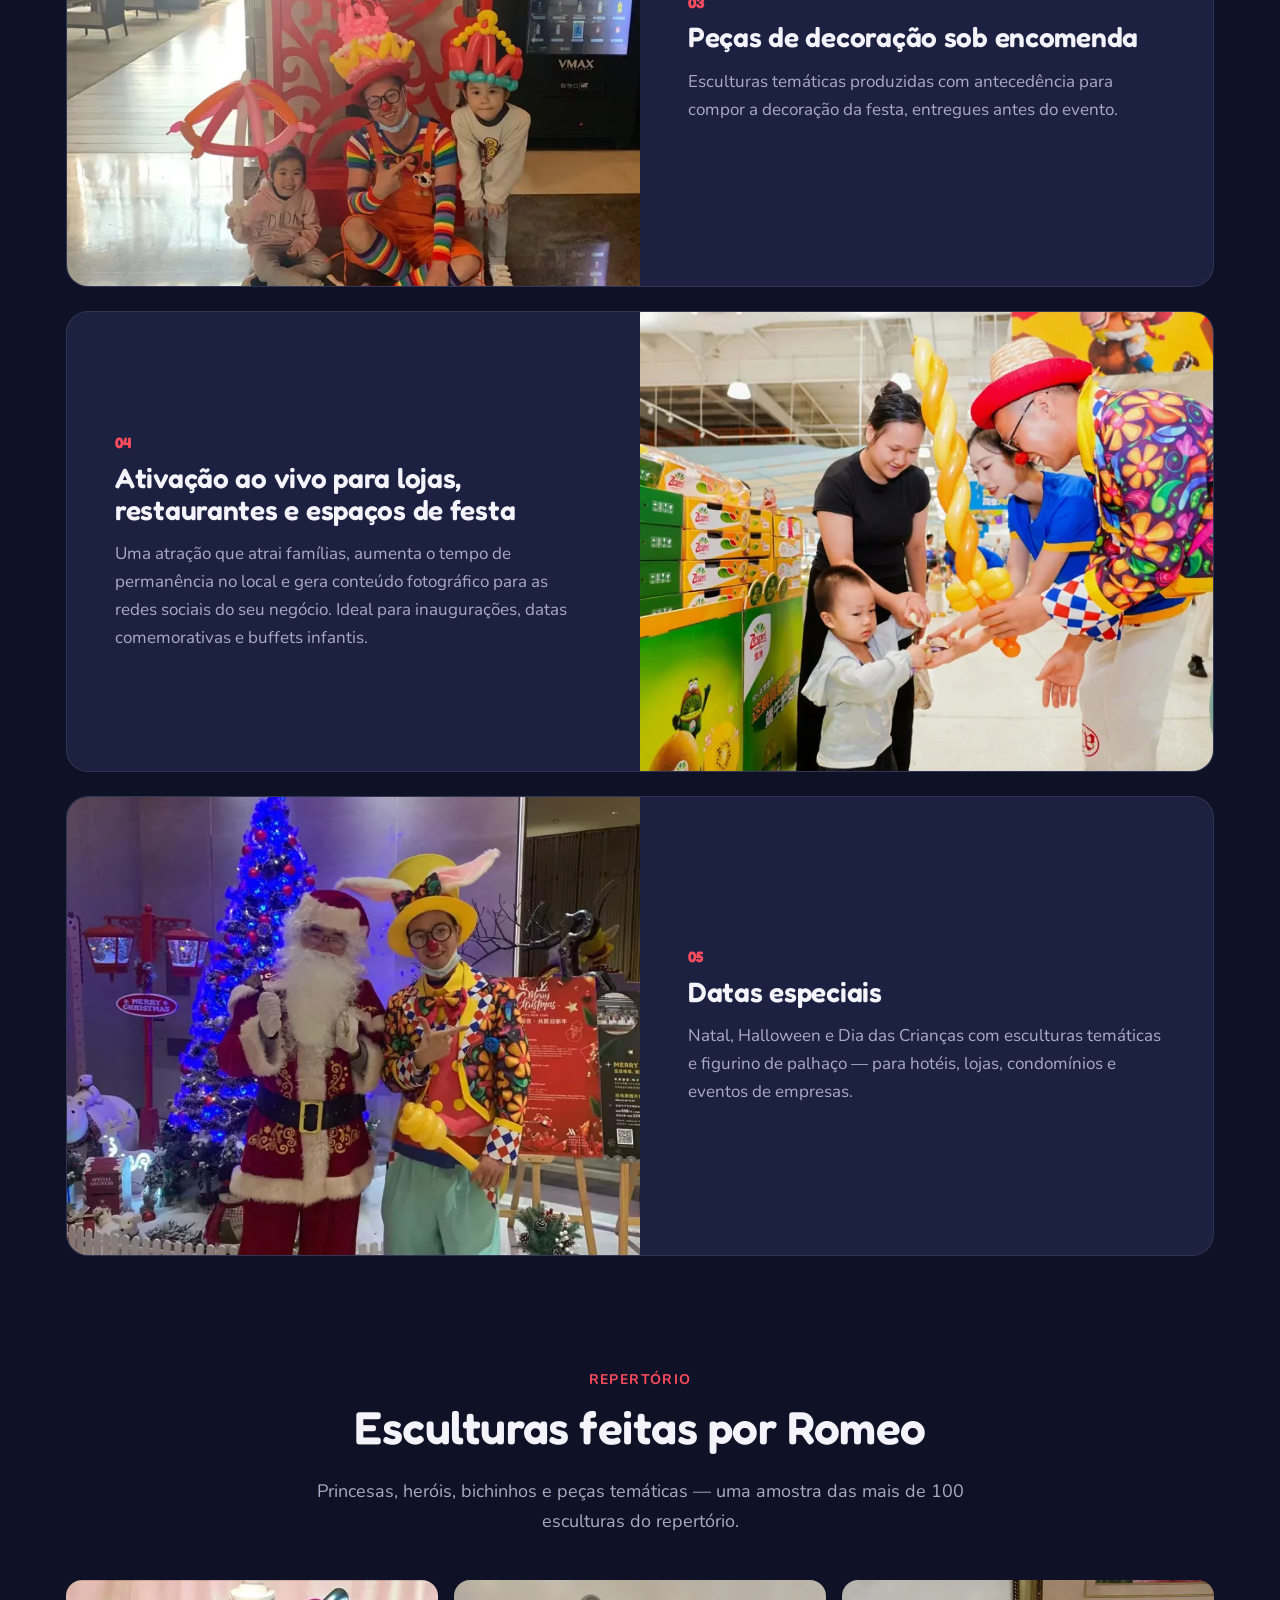
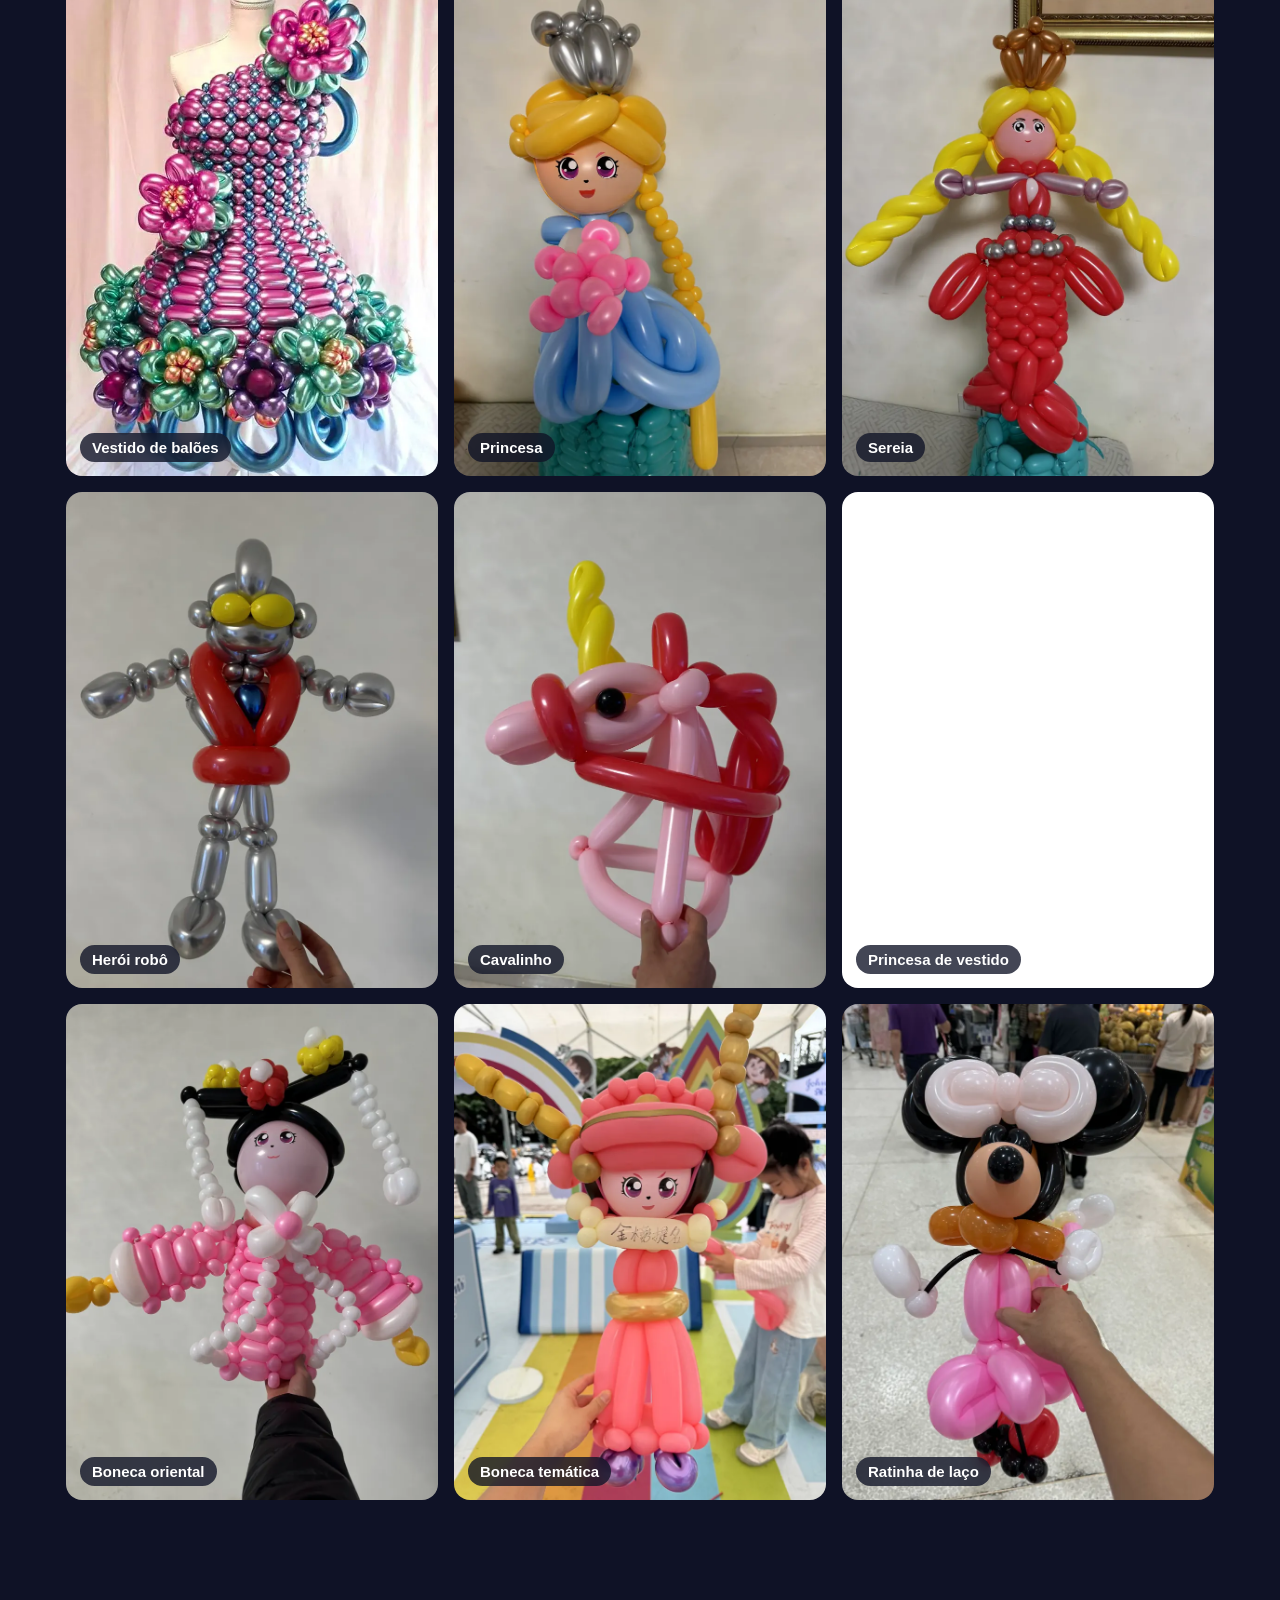
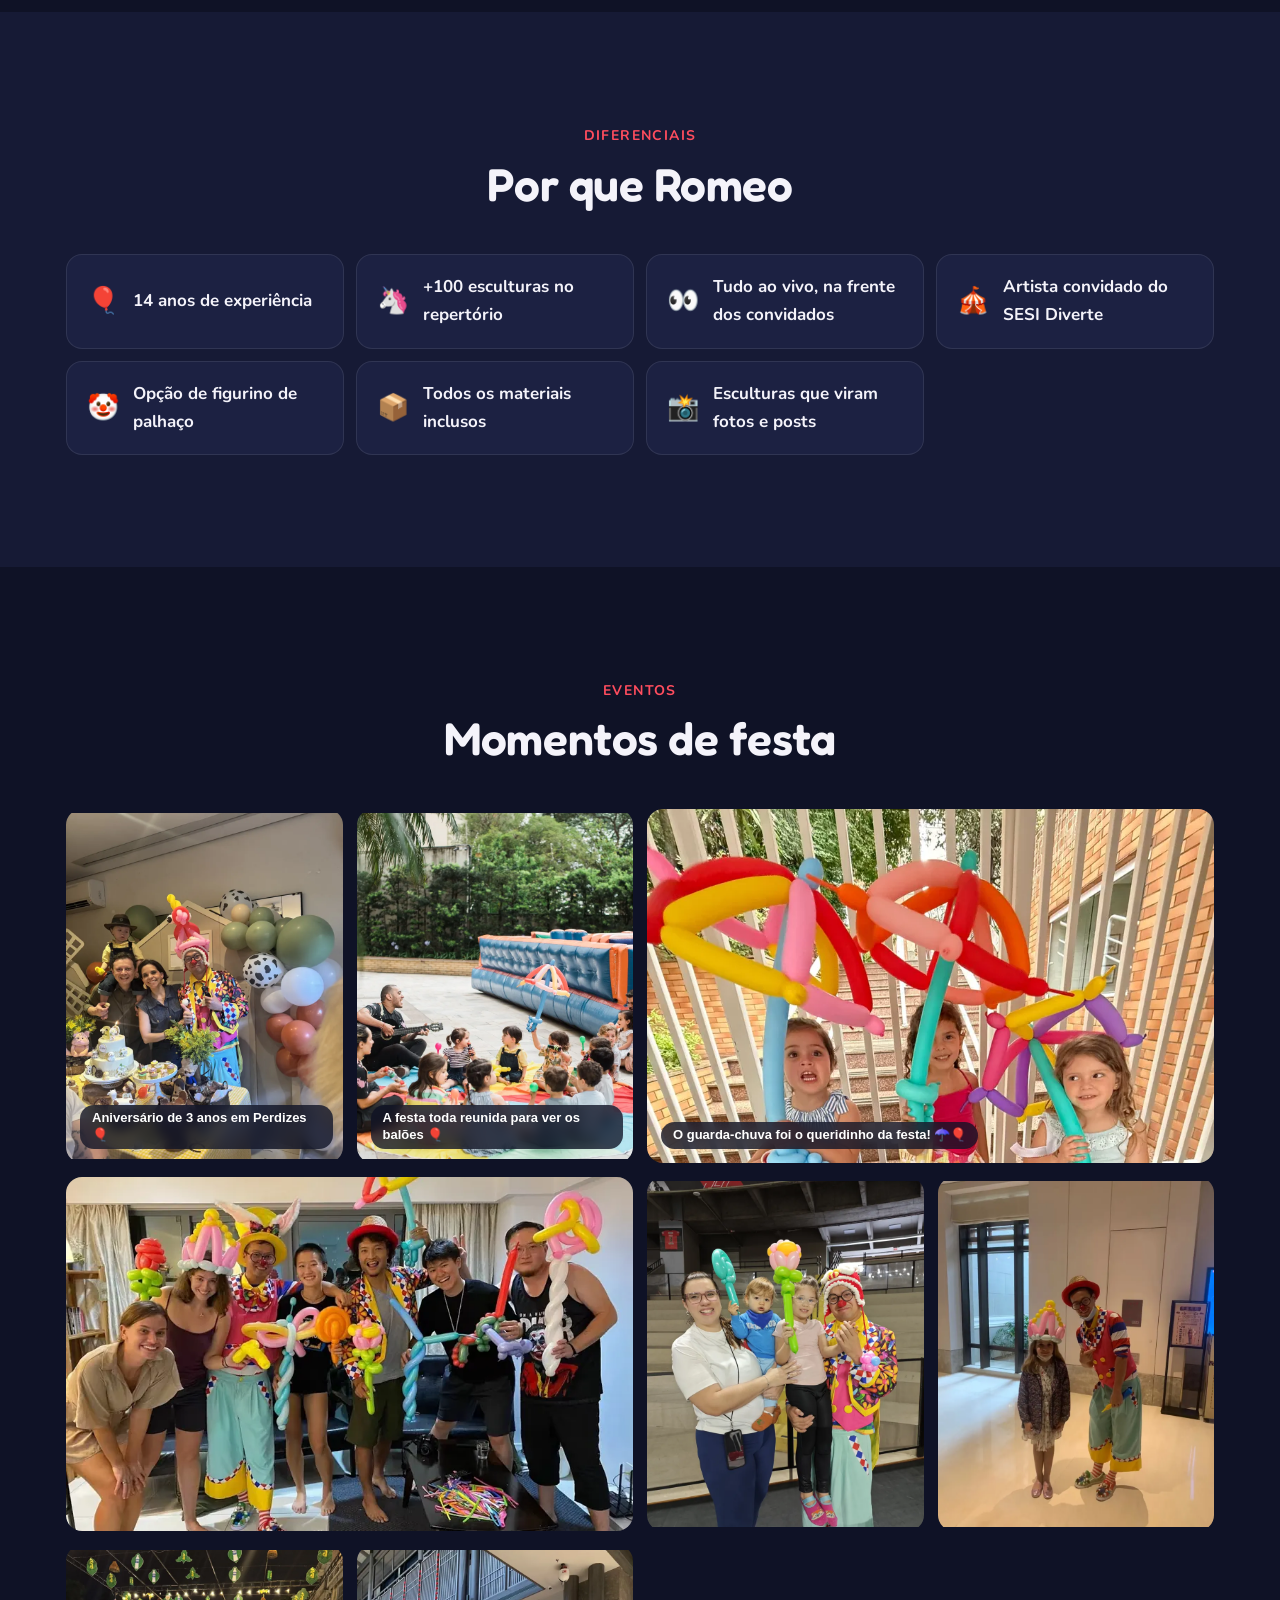
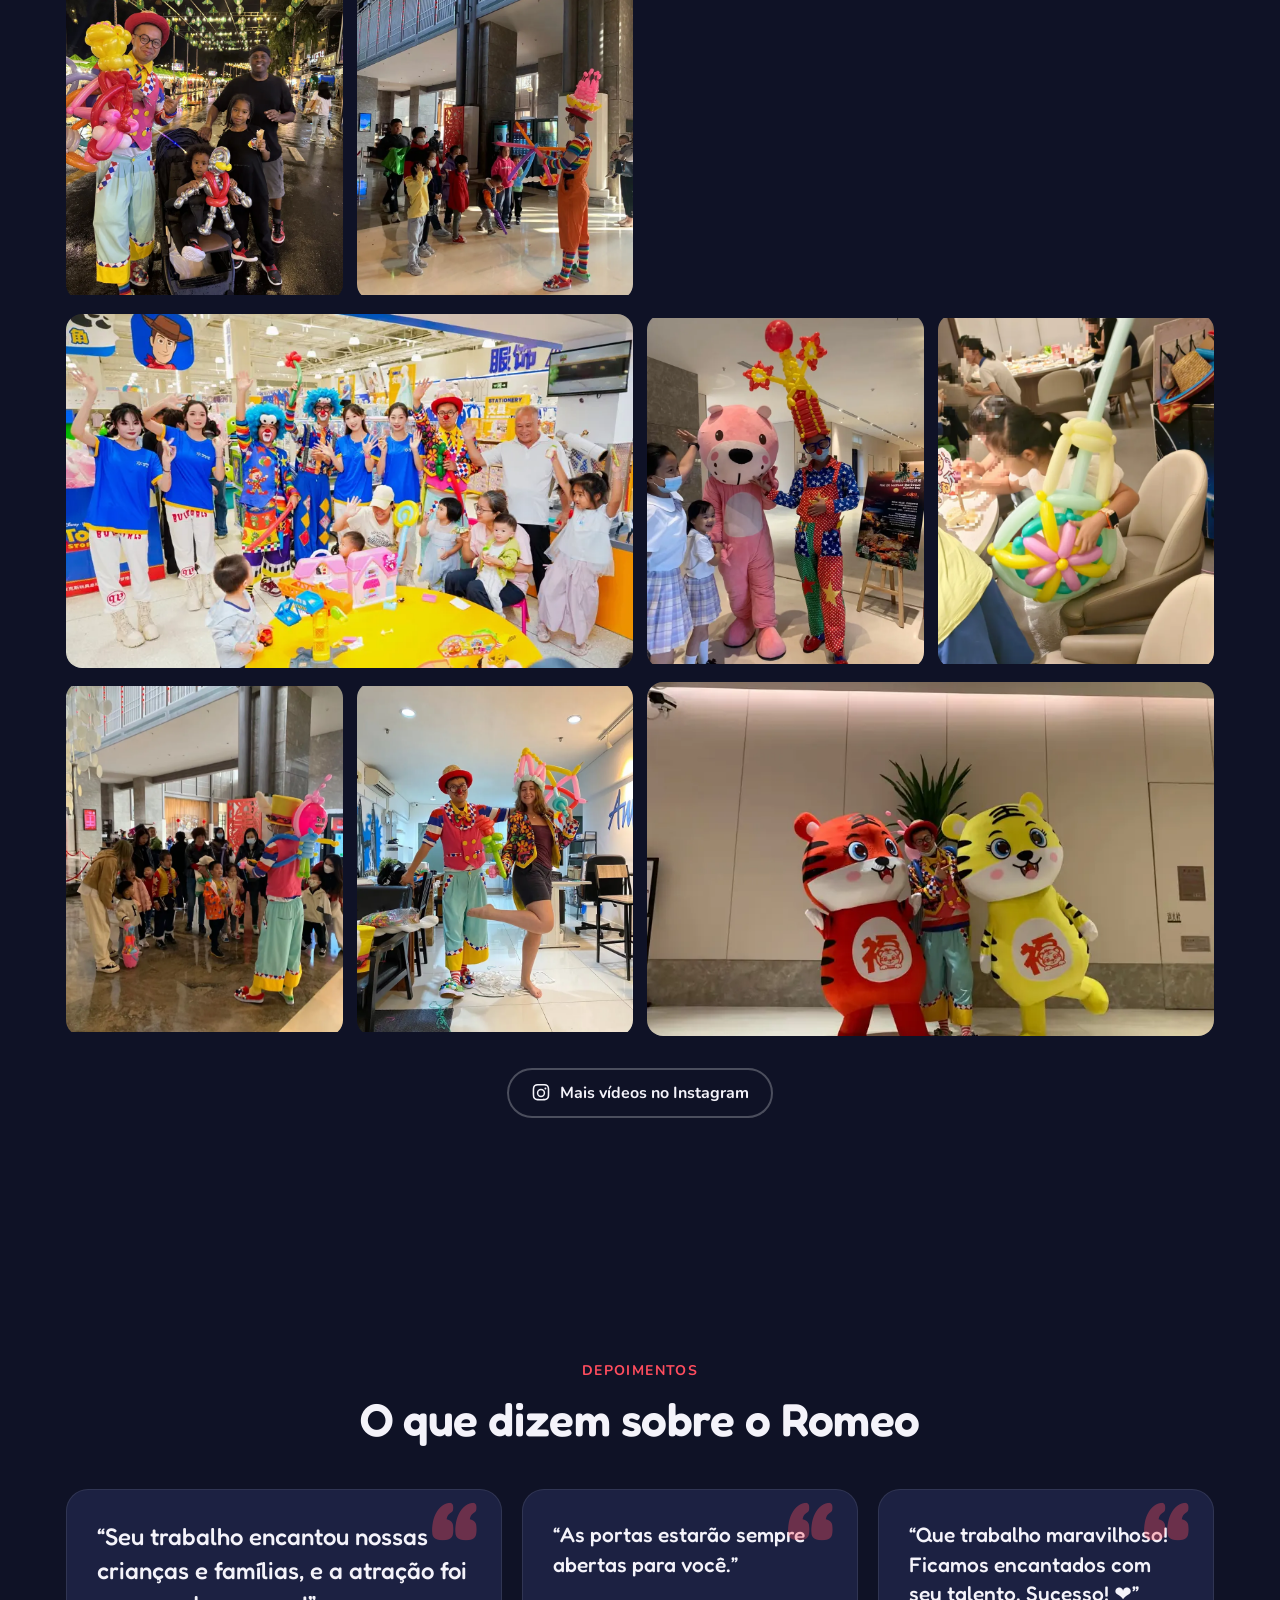
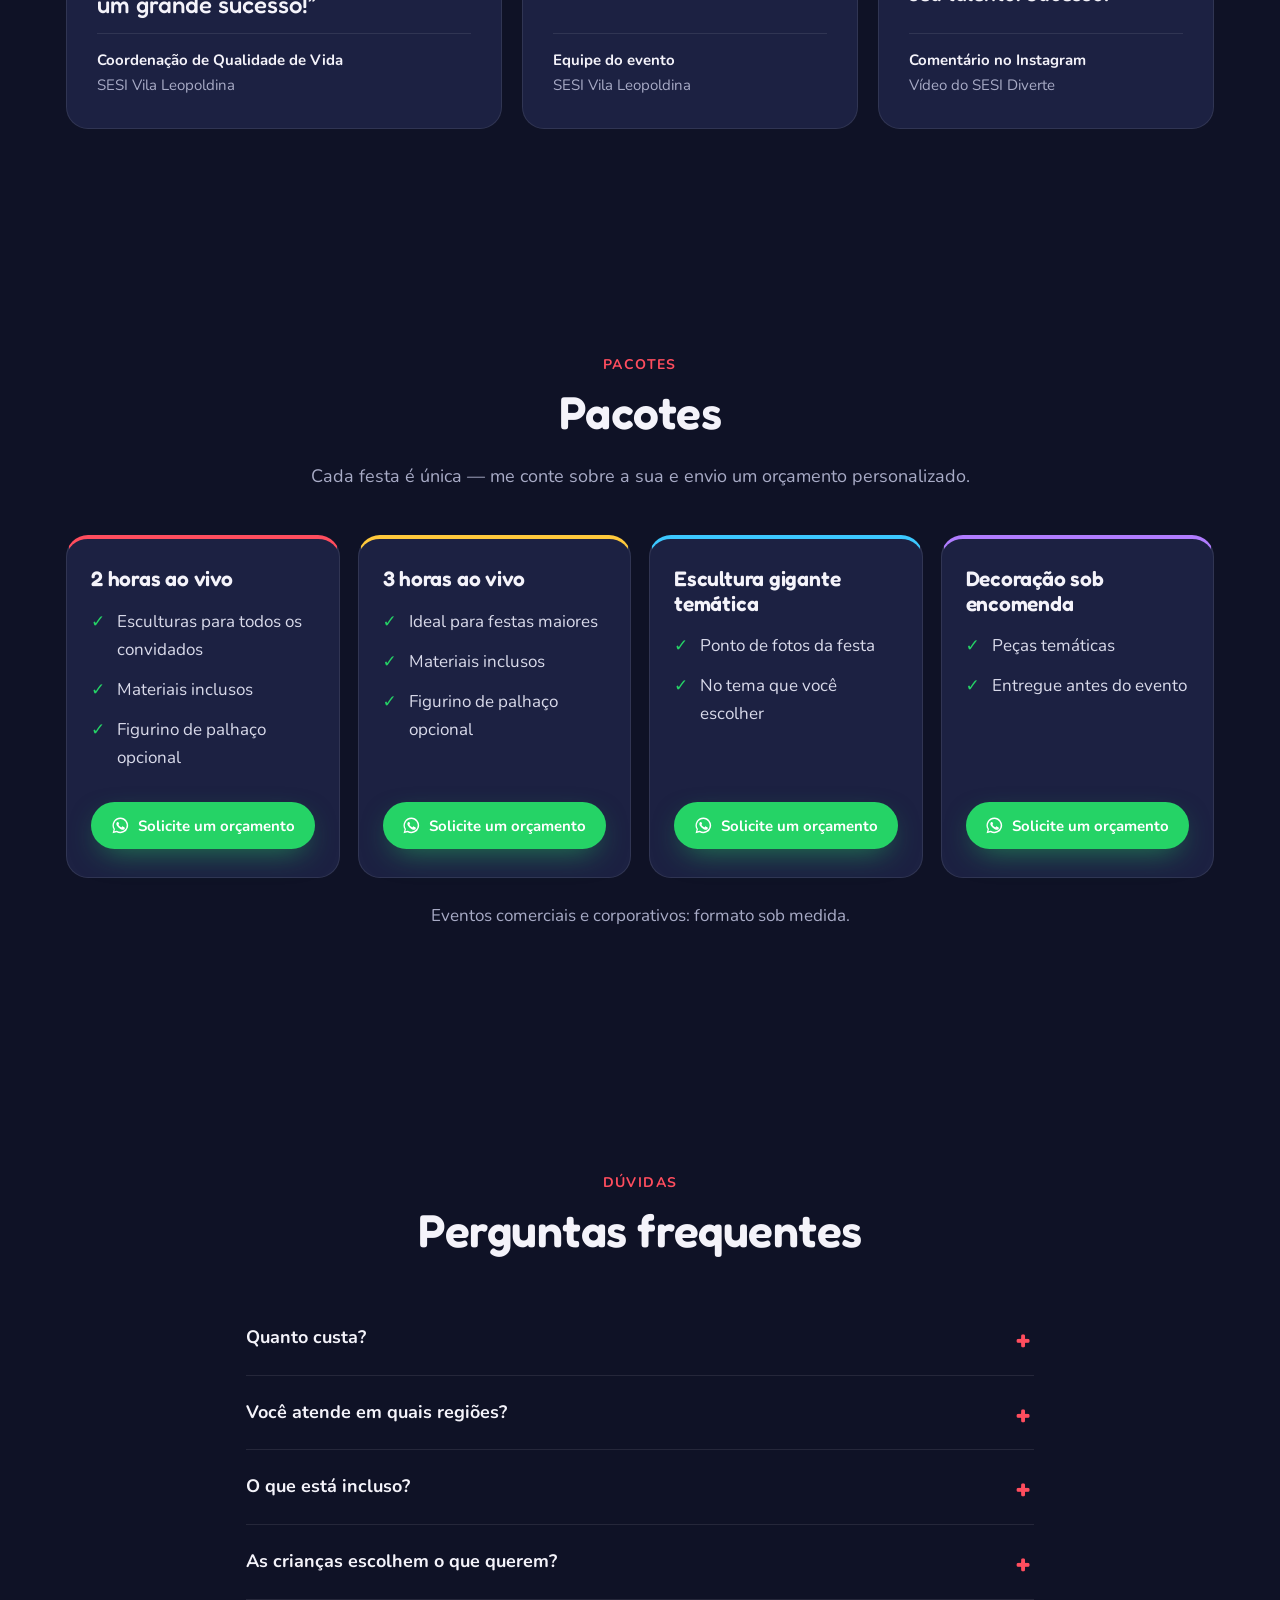
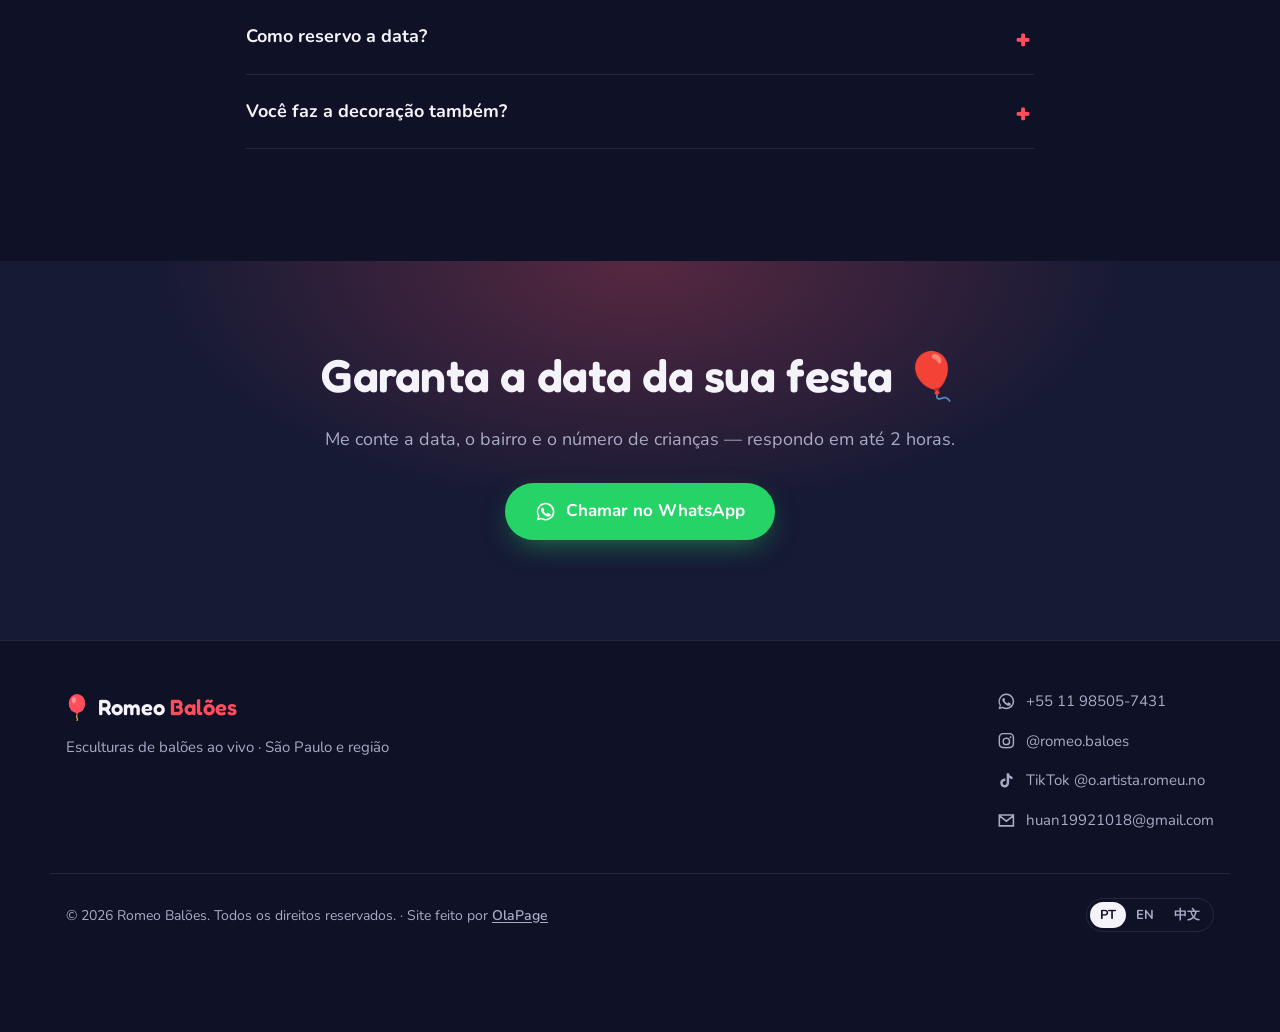
==== commit 2cfa1169: "活动画廊新增 3 张 Perdizes 3 岁生日照片，带三语说明文字 - 全家合影、气球雨伞（横图）、围坐看气球，放在画廊最前面 - 画廊照片支持按语言配说明（content.py 的 galler" ====
--- a/site/public/index.html
+++ b/site/public/index.html
@@ -26,7 +26,7 @@
 <link rel="preconnect" href="https://fonts.gstatic.com" crossorigin>
 <link rel="stylesheet" href="https://fonts.googleapis.com/css2?family=Fredoka:wght@500;600;700&family=Nunito:wght@400;600;700&display=swap">
 <link rel="preload" as="image" href="img/hero-800.webp?v=e5b56868" imagesrcset="img/hero-800.webp?v=e5b56868 800w, img/hero-1200.webp?v=afed4a90 1200w, img/hero-1600.webp?v=82c1dd11 1600w" imagesizes="(min-width: 900px) 45vw, 100vw">
-<link rel="stylesheet" href="assets/style.css?v=de66d108">
+<link rel="stylesheet" href="assets/style.css?v=b3c92270">
 <script>document.documentElement.classList.add("js")</script>
 <script>window.va = window.va || function () { (window.vaq = window.vaq || []).push(arguments); };</script>
 <script defer src="/_vercel/insights/script.js"></script>
@@ -122,7 +122,7 @@
 <section class="section" id="gallery">
   <div class="wrap">
     <header class="section-head reveal"><p class="kicker">Eventos</p><h2>Momentos de festa</h2></header>
-    <div class="gallery"><button class="g-item wide reveal" type="button" data-full="img/g-party-1600.webp?v=0f7a9c75" aria-label="Romeo em evento com esculturas de balões"><img class="" src="img/g-party-800.webp?v=f52fabff" srcset="img/g-party-800.webp?v=f52fabff 800w, img/g-party-1200.webp?v=0f7a9c75 1200w, img/g-party-1600.webp?v=0f7a9c75 1600w" sizes="(min-width: 900px) 50vw, 100vw" alt="Romeo em evento com esculturas de balões" loading="lazy" decoding="async"></button><button class="g-item reveal" type="button" data-full="img/g-sesi-1600.webp?v=14eb5446" aria-label="Romeo em evento com esculturas de balões"><img class="" src="img/g-sesi-800.webp?v=e015d5f9" srcset="img/g-sesi-800.webp?v=e015d5f9 800w, img/g-sesi-1200.webp?v=2613ee7e 1200w, img/g-sesi-1600.webp?v=14eb5446 1600w" sizes="(min-width: 900px) 25vw, 50vw" alt="Romeo em evento com esculturas de balões" loading="lazy" decoding="async"></button><button class="g-item reveal" type="button" data-full="img/g-crown-1600.webp?v=e3c074e0" aria-label="Romeo em evento com esculturas de balões"><img class="" src="img/g-crown-800.webp?v=140e8f96" srcset="img/g-crown-800.webp?v=140e8f96 800w, img/g-crown-1200.webp?v=e3c074e0 1200w, img/g-crown-1600.webp?v=e3c074e0 1600w" sizes="(min-width: 900px) 25vw, 50vw" alt="Romeo em evento com esculturas de balões" loading="lazy" decoding="async"></button><button class="g-item reveal" type="button" data-full="img/g-night-1600.webp?v=58bb2fa3" aria-label="Romeo em evento com esculturas de balões"><img class="" src="img/g-night-800.webp?v=f7c3f2ab" srcset="img/g-night-800.webp?v=f7c3f2ab 800w, img/g-night-1200.webp?v=52bb8b87 1200w, img/g-night-1600.webp?v=58bb2fa3 1600w" sizes="(min-width: 900px) 25vw, 50vw" alt="Romeo em evento com esculturas de balões" loading="lazy" decoding="async"></button><button class="g-item reveal" type="button" data-full="img/g-show-1600.webp?v=9d2e7dcf" aria-label="Romeo em evento com esculturas de balões"><img class="" src="img/g-show-800.webp?v=289330cd" srcset="img/g-show-800.webp?v=289330cd 800w, img/g-show-1200.webp?v=9d2e7dcf 1200w, img/g-show-1600.webp?v=9d2e7dcf 1600w" sizes="(min-width: 900px) 25vw, 50vw" alt="Romeo em evento com esculturas de balões" loading="lazy" decoding="async"></button><button class="g-item wide reveal" type="button" data-full="img/g-mall-1600.webp?v=ececbd4f" aria-label="Romeo em evento com esculturas de balões"><img class="" src="img/g-mall-800.webp?v=ecf17008" srcset="img/g-mall-800.webp?v=ecf17008 800w, img/g-mall-1200.webp?v=e895caca 1200w, img/g-mall-1600.webp?v=ececbd4f 1600w" sizes="(min-width: 900px) 50vw, 100vw" alt="Romeo em evento com esculturas de balões" loading="lazy" decoding="async"></button><button class="g-item wide reveal" type="button" data-full="img/g-market-1600.webp?v=4492ad54" aria-label="Romeo em evento com esculturas de balões"><img class="" src="img/g-market-800.webp?v=dc34242d" srcset="img/g-market-800.webp?v=dc34242d 800w, img/g-market-1200.webp?v=4c31668b 1200w, img/g-market-1600.webp?v=4492ad54 1600w" sizes="(min-width: 900px) 50vw, 100vw" alt="Romeo em evento com esculturas de balões" loading="lazy" decoding="async"></button><button class="g-item reveal" type="button" data-full="img/g-mascot-1600.webp?v=a6553cf3" aria-label="Romeo em evento com esculturas de balões"><img class="" src="img/g-mascot-800.webp?v=b7b174b7" srcset="img/g-mascot-800.webp?v=b7b174b7 800w, img/g-mascot-1200.webp?v=a6553cf3 1200w, img/g-mascot-1600.webp?v=a6553cf3 1600w" sizes="(min-width: 900px) 25vw, 50vw" alt="Romeo em evento com esculturas de balões" loading="lazy" decoding="async"></button><button class="g-item reveal" type="button" data-full="img/g-guitar-1600.webp?v=06e92cfe" aria-label="Romeo em evento com esculturas de balões"><img class="" src="img/g-guitar-800.webp?v=d5f1996b" srcset="img/g-guitar-800.webp?v=d5f1996b 800w, img/g-guitar-1200.webp?v=6ff9b301 1200w, img/g-guitar-1600.webp?v=06e92cfe 1600w" sizes="(min-width: 900px) 25vw, 50vw" alt="Romeo em evento com esculturas de balões" loading="lazy" decoding="async"></button><button class="g-item reveal" type="button" data-full="img/g-lobby-1600.webp?v=1c25e2b8" aria-label="Romeo em evento com esculturas de balões"><img class="" src="img/g-lobby-800.webp?v=4ea93358" srcset="img/g-lobby-800.webp?v=4ea93358 800w, img/g-lobby-1200.webp?v=1c25e2b8 1200w, img/g-lobby-1600.webp?v=1c25e2b8 1600w" sizes="(min-width: 900px) 25vw, 50vw" alt="Romeo em evento com esculturas de balões" loading="lazy" decoding="async"></button><button class="g-item reveal" type="button" data-full="img/g-pose-1600.webp?v=5423e3df" aria-label="Romeo em evento com esculturas de balões"><img class="" src="img/g-pose-800.webp?v=891cc383" srcset="img/g-pose-800.webp?v=891cc383 800w, img/g-pose-1200.webp?v=5423e3df 1200w, img/g-pose-1600.webp?v=5423e3df 1600w" sizes="(min-width: 900px) 25vw, 50vw" alt="Romeo em evento com esculturas de balões" loading="lazy" decoding="async"></button><button class="g-item wide reveal" type="button" data-full="img/g-tigers-1600.webp?v=942a7373" aria-label="Romeo em evento com esculturas de balões"><img class="" src="img/g-tigers-800.webp?v=920c917c" srcset="img/g-tigers-800.webp?v=920c917c 800w, img/g-tigers-1200.webp?v=bf33c753 1200w, img/g-tigers-1600.webp?v=942a7373 1600w" sizes="(min-width: 900px) 50vw, 100vw" alt="Romeo em evento com esculturas de balões" loading="lazy" decoding="async"></button></div>
+    <div class="gallery"><button class="g-item reveal" type="button" data-full="img/g-family-1600.webp?v=08503438" aria-label="Aniversário de 3 anos em Perdizes 🎈"><img class="" src="img/g-family-800.webp?v=a6af9673" srcset="img/g-family-800.webp?v=a6af9673 800w, img/g-family-1200.webp?v=1bb8bafc 1200w, img/g-family-1600.webp?v=08503438 1600w" sizes="(min-width: 900px) 25vw, 50vw" alt="Aniversário de 3 anos em Perdizes 🎈" loading="lazy" decoding="async"><span class="work-label g-label">Aniversário de 3 anos em Perdizes 🎈</span></button><button class="g-item reveal" type="button" data-full="img/g-circle-1600.webp?v=7130003f" aria-label="A festa toda reunida para ver os balões 🎈"><img class="" src="img/g-circle-800.webp?v=b72cd424" srcset="img/g-circle-800.webp?v=b72cd424 800w, img/g-circle-1200.webp?v=7130003f 1200w, img/g-circle-1600.webp?v=7130003f 1600w" sizes="(min-width: 900px) 25vw, 50vw" alt="A festa toda reunida para ver os balões 🎈" loading="lazy" decoding="async"><span class="work-label g-label">A festa toda reunida para ver os balões 🎈</span></button><button class="g-item wide reveal" type="button" data-full="img/g-umbrella-1600.webp?v=3094a321" aria-label="O guarda-chuva foi o queridinho da festa! ☂️🎈"><img class="" src="img/g-umbrella-800.webp?v=45835ce3" srcset="img/g-umbrella-800.webp?v=45835ce3 800w, img/g-umbrella-1200.webp?v=6940013f 1200w, img/g-umbrella-1600.webp?v=3094a321 1600w" sizes="(min-width: 900px) 50vw, 100vw" alt="O guarda-chuva foi o queridinho da festa! ☂️🎈" loading="lazy" decoding="async"><span class="work-label g-label">O guarda-chuva foi o queridinho da festa! ☂️🎈</span></button><button class="g-item wide reveal" type="button" data-full="img/g-party-1600.webp?v=0f7a9c75" aria-label="Romeo em evento com esculturas de balões"><img class="" src="img/g-party-800.webp?v=f52fabff" srcset="img/g-party-800.webp?v=f52fabff 800w, img/g-party-1200.webp?v=0f7a9c75 1200w, img/g-party-1600.webp?v=0f7a9c75 1600w" sizes="(min-width: 900px) 50vw, 100vw" alt="Romeo em evento com esculturas de balões" loading="lazy" decoding="async"></button><button class="g-item reveal" type="button" data-full="img/g-sesi-1600.webp?v=14eb5446" aria-label="Romeo em evento com esculturas de balões"><img class="" src="img/g-sesi-800.webp?v=e015d5f9" srcset="img/g-sesi-800.webp?v=e015d5f9 800w, img/g-sesi-1200.webp?v=2613ee7e 1200w, img/g-sesi-1600.webp?v=14eb5446 1600w" sizes="(min-width: 900px) 25vw, 50vw" alt="Romeo em evento com esculturas de balões" loading="lazy" decoding="async"></button><button class="g-item reveal" type="button" data-full="img/g-crown-1600.webp?v=e3c074e0" aria-label="Romeo em evento com esculturas de balões"><img class="" src="img/g-crown-800.webp?v=140e8f96" srcset="img/g-crown-800.webp?v=140e8f96 800w, img/g-crown-1200.webp?v=e3c074e0 1200w, img/g-crown-1600.webp?v=e3c074e0 1600w" sizes="(min-width: 900px) 25vw, 50vw" alt="Romeo em evento com esculturas de balões" loading="lazy" decoding="async"></button><button class="g-item reveal" type="button" data-full="img/g-night-1600.webp?v=58bb2fa3" aria-label="Romeo em evento com esculturas de balões"><img class="" src="img/g-night-800.webp?v=f7c3f2ab" srcset="img/g-night-800.webp?v=f7c3f2ab 800w, img/g-night-1200.webp?v=52bb8b87 1200w, img/g-night-1600.webp?v=58bb2fa3 1600w" sizes="(min-width: 900px) 25vw, 50vw" alt="Romeo em evento com esculturas de balões" loading="lazy" decoding="async"></button><button class="g-item reveal" type="button" data-full="img/g-show-1600.webp?v=9d2e7dcf" aria-label="Romeo em evento com esculturas de balões"><img class="" src="img/g-show-800.webp?v=289330cd" srcset="img/g-show-800.webp?v=289330cd 800w, img/g-show-1200.webp?v=9d2e7dcf 1200w, img/g-show-1600.webp?v=9d2e7dcf 1600w" sizes="(min-width: 900px) 25vw, 50vw" alt="Romeo em evento com esculturas de balões" loading="lazy" decoding="async"></button><button class="g-item wide reveal" type="button" data-full="img/g-mall-1600.webp?v=ececbd4f" aria-label="Romeo em evento com esculturas de balões"><img class="" src="img/g-mall-800.webp?v=ecf17008" srcset="img/g-mall-800.webp?v=ecf17008 800w, img/g-mall-1200.webp?v=e895caca 1200w, img/g-mall-1600.webp?v=ececbd4f 1600w" sizes="(min-width: 900px) 50vw, 100vw" alt="Romeo em evento com esculturas de balões" loading="lazy" decoding="async"></button><button class="g-item wide reveal" type="button" data-full="img/g-market-1600.webp?v=4492ad54" aria-label="Romeo em evento com esculturas de balões"><img class="" src="img/g-market-800.webp?v=dc34242d" srcset="img/g-market-800.webp?v=dc34242d 800w, img/g-market-1200.webp?v=4c31668b 1200w, img/g-market-1600.webp?v=4492ad54 1600w" sizes="(min-width: 900px) 50vw, 100vw" alt="Romeo em evento com esculturas de balões" loading="lazy" decoding="async"></button><button class="g-item reveal" type="button" data-full="img/g-mascot-1600.webp?v=a6553cf3" aria-label="Romeo em evento com esculturas de balões"><img class="" src="img/g-mascot-800.webp?v=b7b174b7" srcset="img/g-mascot-800.webp?v=b7b174b7 800w, img/g-mascot-1200.webp?v=a6553cf3 1200w, img/g-mascot-1600.webp?v=a6553cf3 1600w" sizes="(min-width: 900px) 25vw, 50vw" alt="Romeo em evento com esculturas de balões" loading="lazy" decoding="async"></button><button class="g-item reveal" type="button" data-full="img/g-guitar-1600.webp?v=06e92cfe" aria-label="Romeo em evento com esculturas de balões"><img class="" src="img/g-guitar-800.webp?v=d5f1996b" srcset="img/g-guitar-800.webp?v=d5f1996b 800w, img/g-guitar-1200.webp?v=6ff9b301 1200w, img/g-guitar-1600.webp?v=06e92cfe 1600w" sizes="(min-width: 900px) 25vw, 50vw" alt="Romeo em evento com esculturas de balões" loading="lazy" decoding="async"></button><button class="g-item reveal" type="button" data-full="img/g-lobby-1600.webp?v=1c25e2b8" aria-label="Romeo em evento com esculturas de balões"><img class="" src="img/g-lobby-800.webp?v=4ea93358" srcset="img/g-lobby-800.webp?v=4ea93358 800w, img/g-lobby-1200.webp?v=1c25e2b8 1200w, img/g-lobby-1600.webp?v=1c25e2b8 1600w" sizes="(min-width: 900px) 25vw, 50vw" alt="Romeo em evento com esculturas de balões" loading="lazy" decoding="async"></button><button class="g-item reveal" type="button" data-full="img/g-pose-1600.webp?v=5423e3df" aria-label="Romeo em evento com esculturas de balões"><img class="" src="img/g-pose-800.webp?v=891cc383" srcset="img/g-pose-800.webp?v=891cc383 800w, img/g-pose-1200.webp?v=5423e3df 1200w, img/g-pose-1600.webp?v=5423e3df 1600w" sizes="(min-width: 900px) 25vw, 50vw" alt="Romeo em evento com esculturas de balões" loading="lazy" decoding="async"></button><button class="g-item wide reveal" type="button" data-full="img/g-tigers-1600.webp?v=942a7373" aria-label="Romeo em evento com esculturas de balões"><img class="" src="img/g-tigers-800.webp?v=920c917c" srcset="img/g-tigers-800.webp?v=920c917c 800w, img/g-tigers-1200.webp?v=bf33c753 1200w, img/g-tigers-1600.webp?v=942a7373 1600w" sizes="(min-width: 900px) 50vw, 100vw" alt="Romeo em evento com esculturas de balões" loading="lazy" decoding="async"></button></div>
     <p class="center"><a class="btn btn-ghost" href="https://www.instagram.com/romeo.baloes" target="_blank" rel="noopener"><svg class="ico" viewBox="0 0 24 24" aria-hidden="true"><path fill="currentColor" d="M12 7a5 5 0 1 0 0 10 5 5 0 0 0 0-10Zm0 8.2a3.2 3.2 0 1 1 0-6.4 3.2 3.2 0 0 1 0 6.4ZM17.3 5.5a1.2 1.2 0 1 0 0 2.4 1.2 1.2 0 0 0 0-2.4ZM21.9 7.1a6 6 0 0 0-1.6-4.3A6 6 0 0 0 16 1.2C14.3 1.1 9.7 1.1 8 1.2a6 6 0 0 0-4.3 1.6A6 6 0 0 0 2.1 7c-.1 1.7-.1 6.3 0 8a6 6 0 0 0 1.6 4.3A6 6 0 0 0 8 20.9c1.7.1 6.3.1 8 0a6 6 0 0 0 4.3-1.6 6 6 0 0 0 1.6-4.3c.1-1.7.1-6.3 0-8Zm-2.2 9.8a3.3 3.3 0 0 1-1.8 1.8c-1.3.5-4.3.4-5.9.4s-4.6.1-5.9-.4a3.3 3.3 0 0 1-1.8-1.8c-.5-1.3-.4-4.3-.4-5.9s-.1-4.6.4-5.9a3.3 3.3 0 0 1 1.8-1.8c1.3-.5 4.3-.4 5.9-.4s4.6-.1 5.9.4a3.3 3.3 0 0 1 1.8 1.8c.5 1.3.4 4.3.4 5.9s.1 4.6-.4 5.9Z"/></svg>Mais vídeos no Instagram</a></p>
   </div>
 </section>
--- a/site/public/assets/style.css
+++ b/site/public/assets/style.css
@@ -211,6 +211,8 @@
 .g-item img { width: 100%; aspect-ratio: 4 / 5; object-fit: cover; transition: transform .4s ease; }
 .g-item:hover img { transform: scale(1.04); }
 .g-item.wide { grid-column: span 2; }
+.g-item { position: relative; }
+.work-label.g-label { right: 10px; width: fit-content; max-width: calc(100% - 20px); text-align: left; border-radius: 14px; font-size: 13px; }
 .g-item.wide img { aspect-ratio: 8 / 5; }
 @media (min-width: 900px) { .gallery { grid-template-columns: repeat(4, 1fr); gap: 14px; } }
 
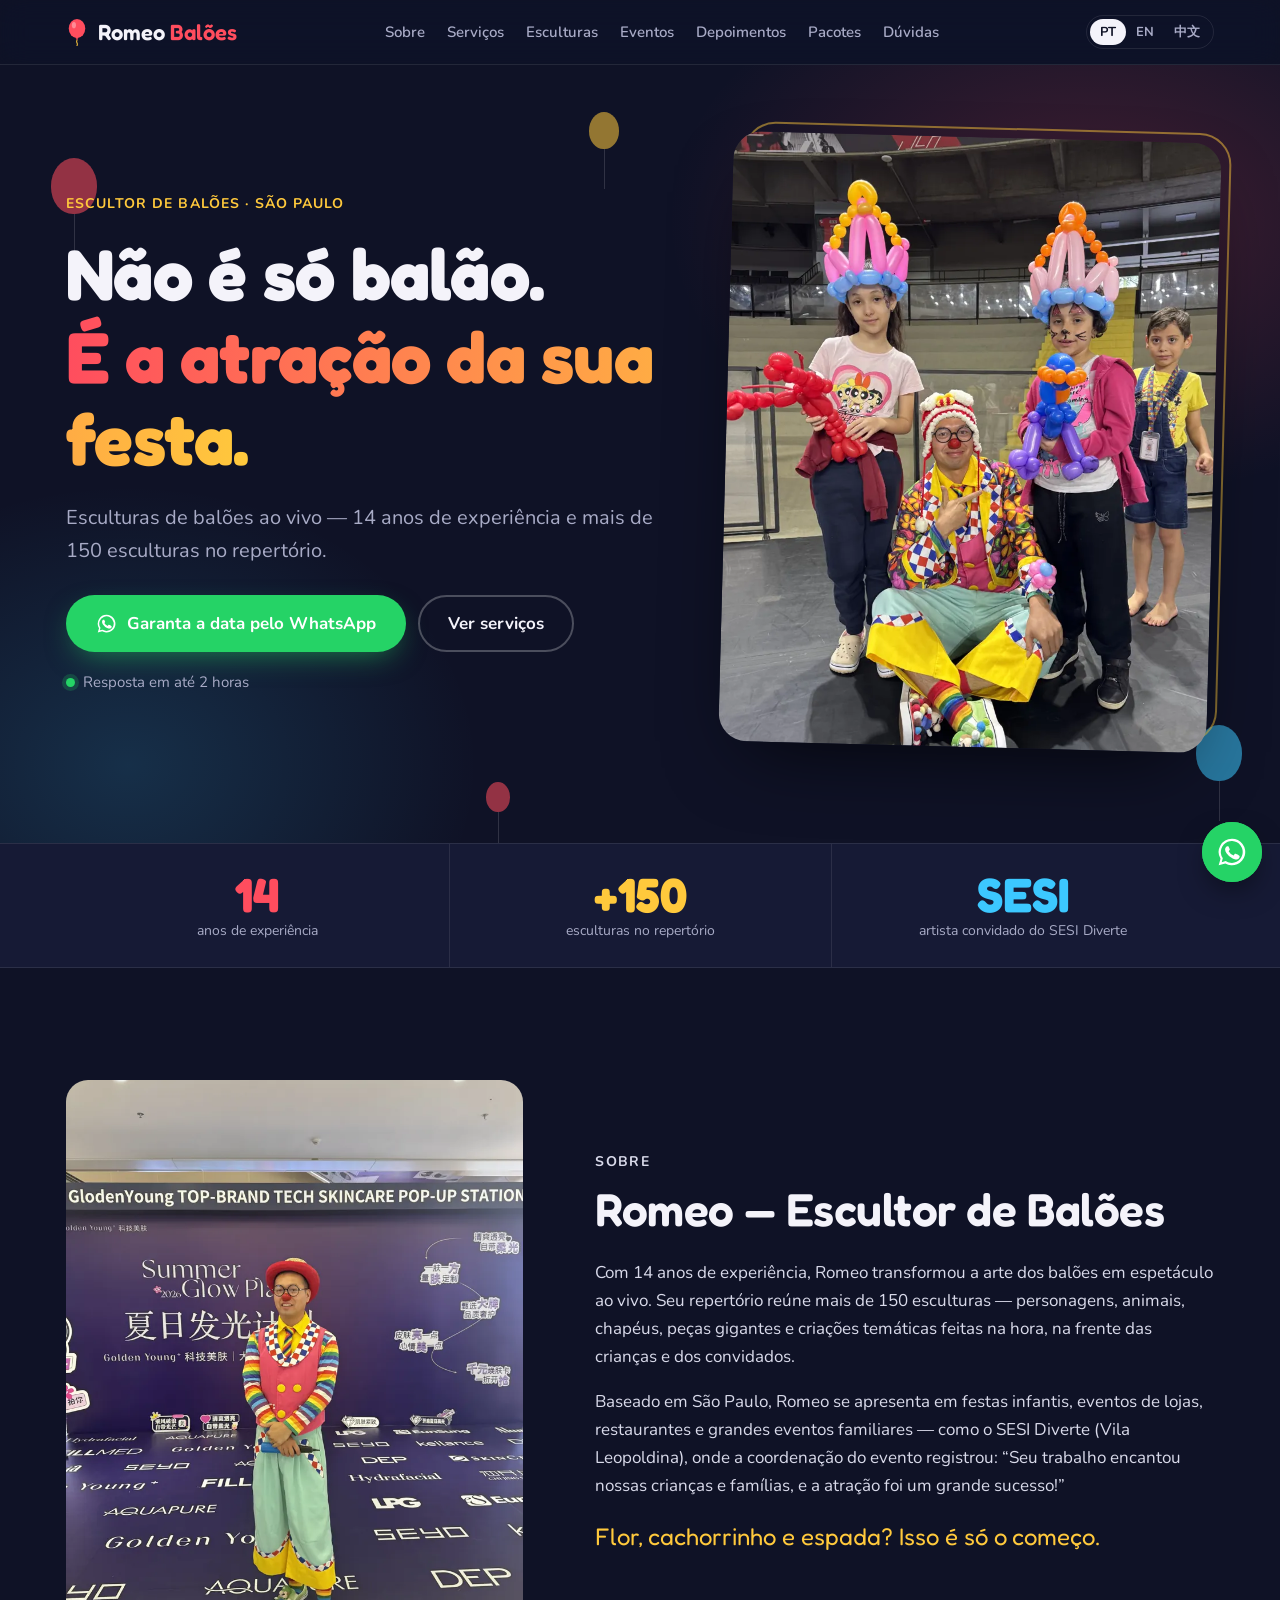
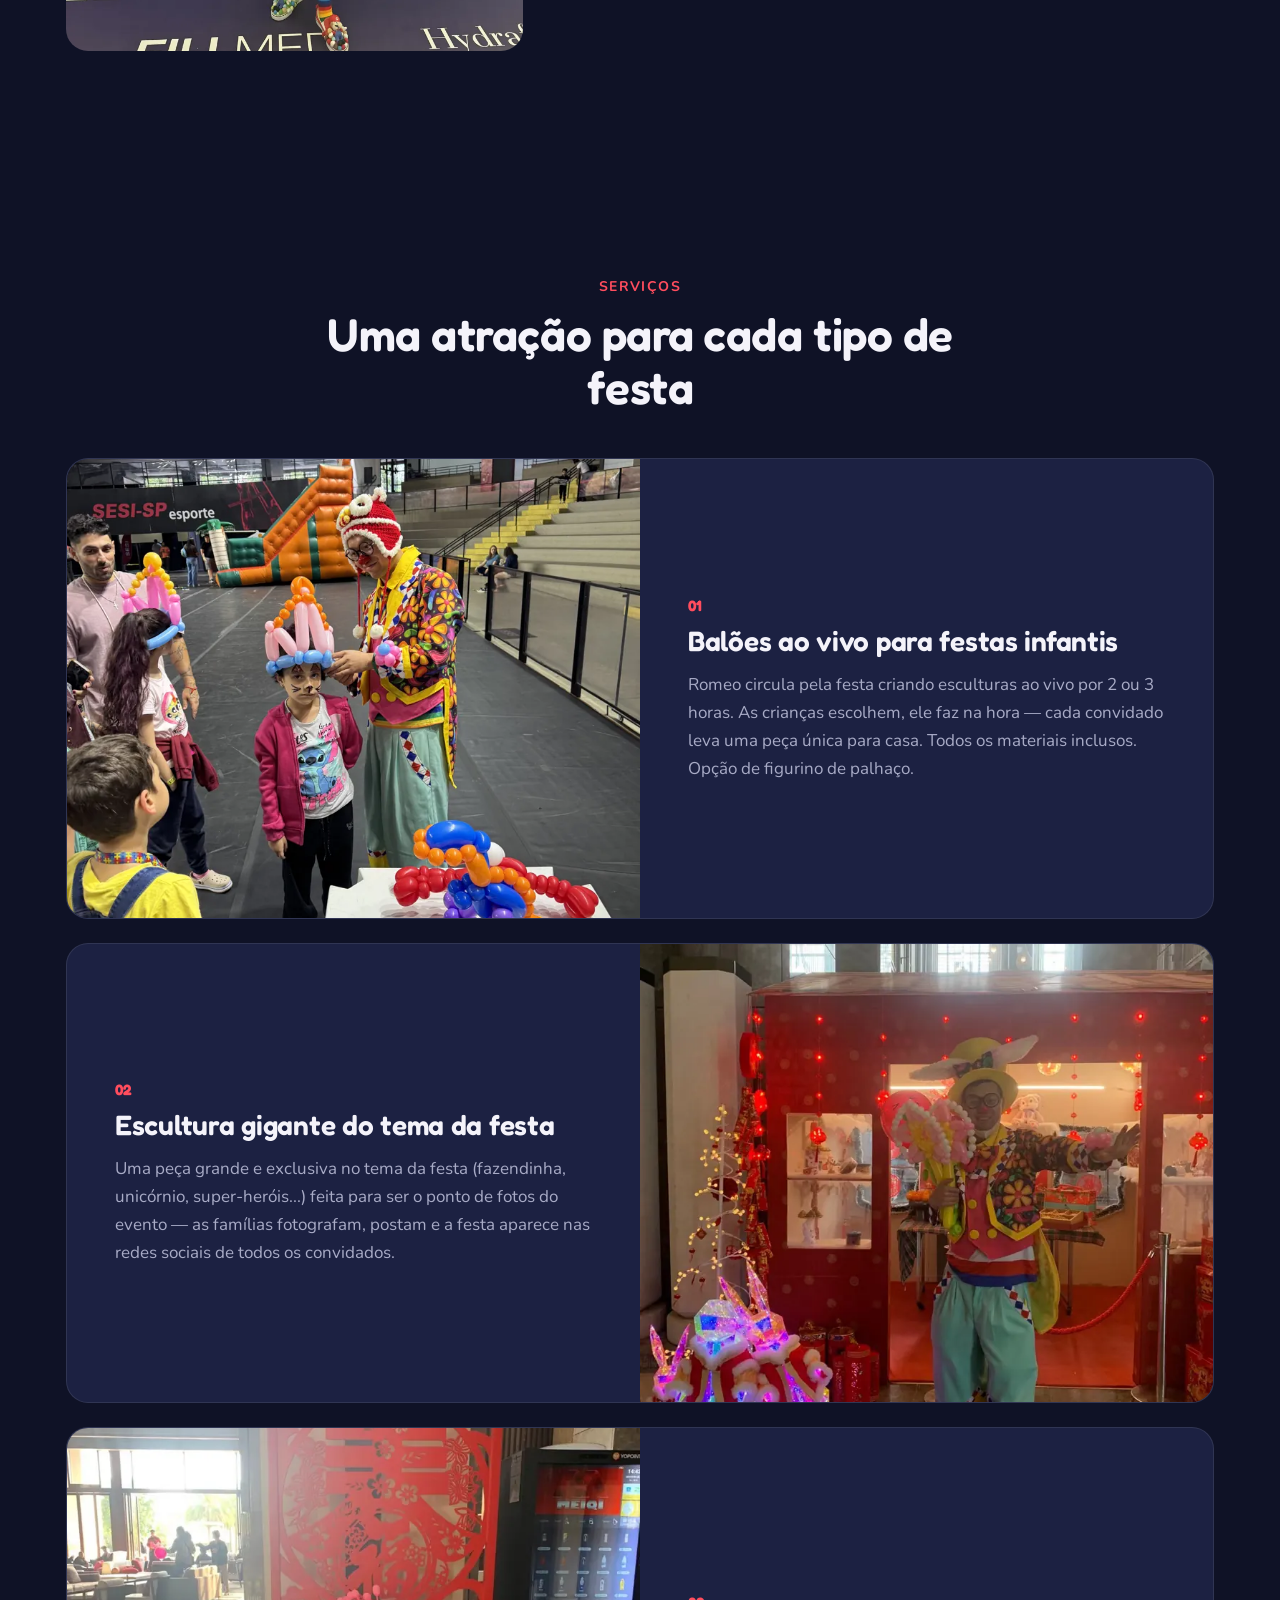
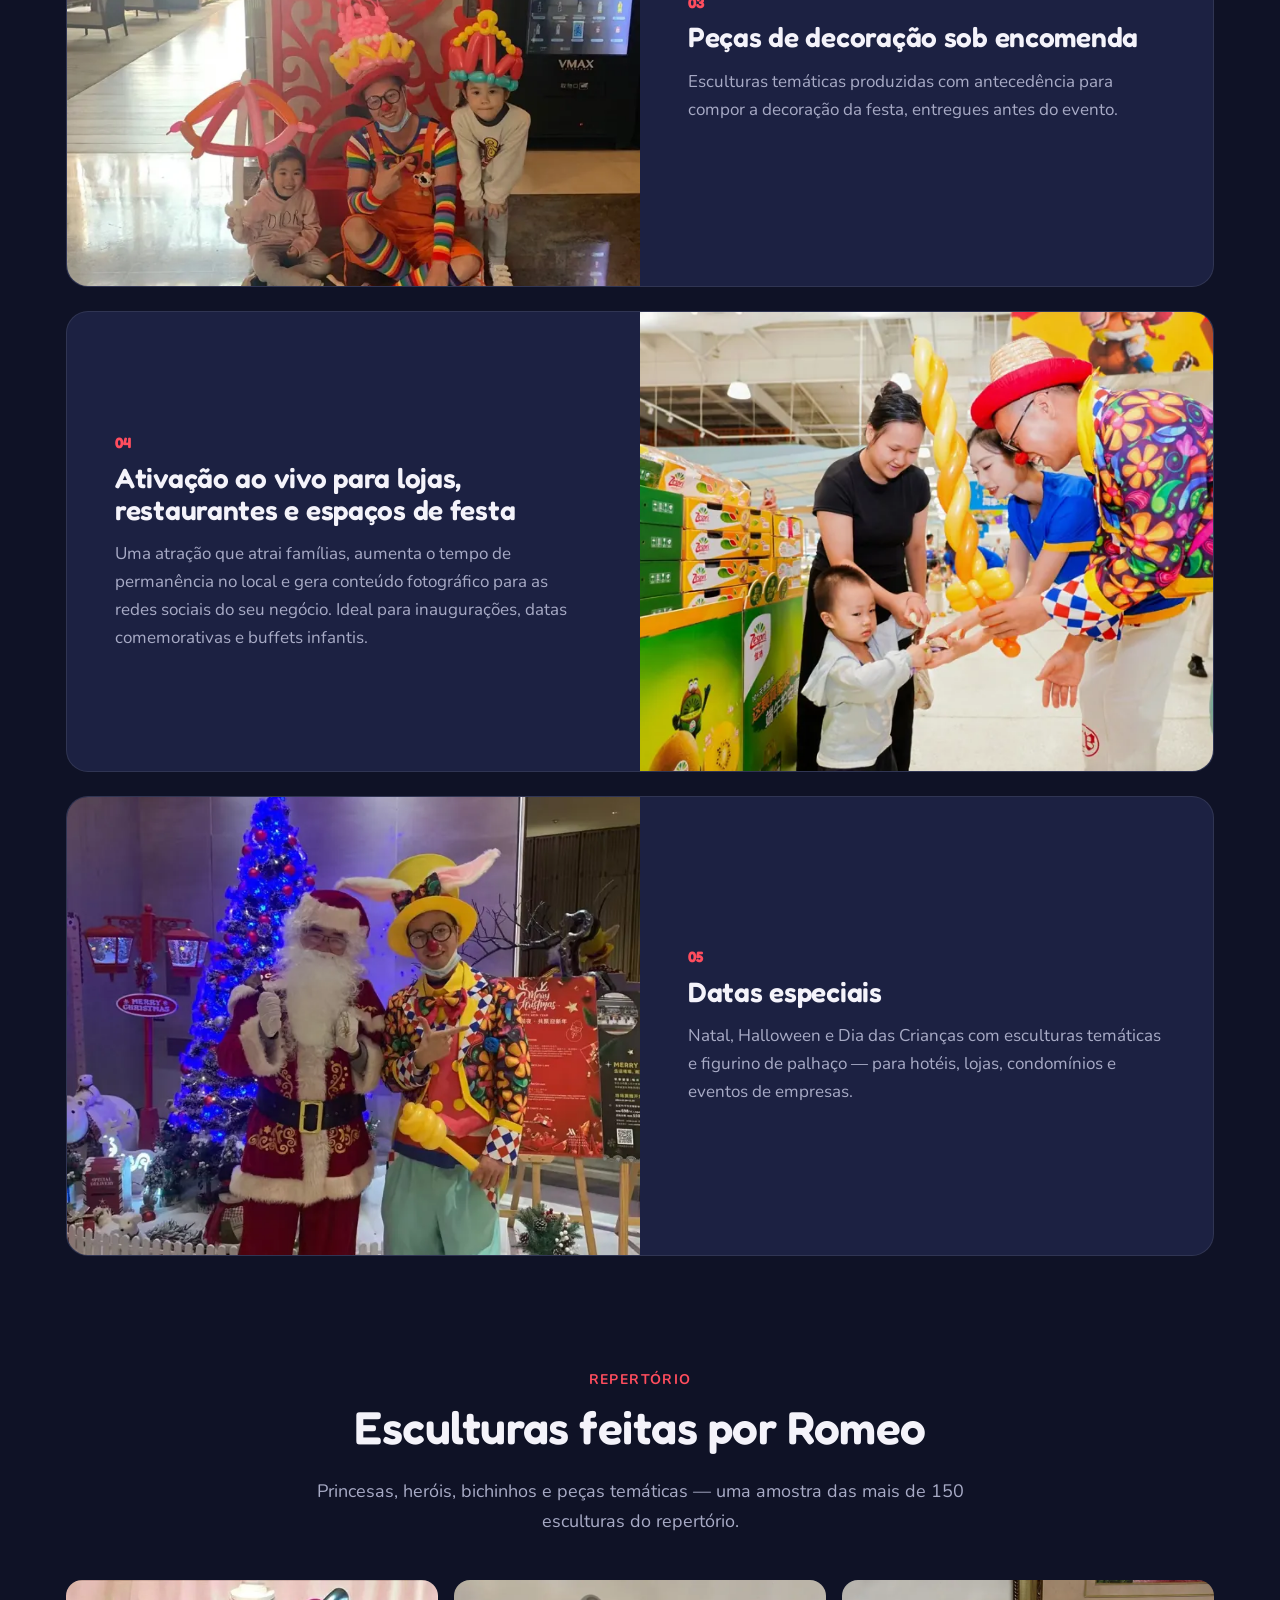
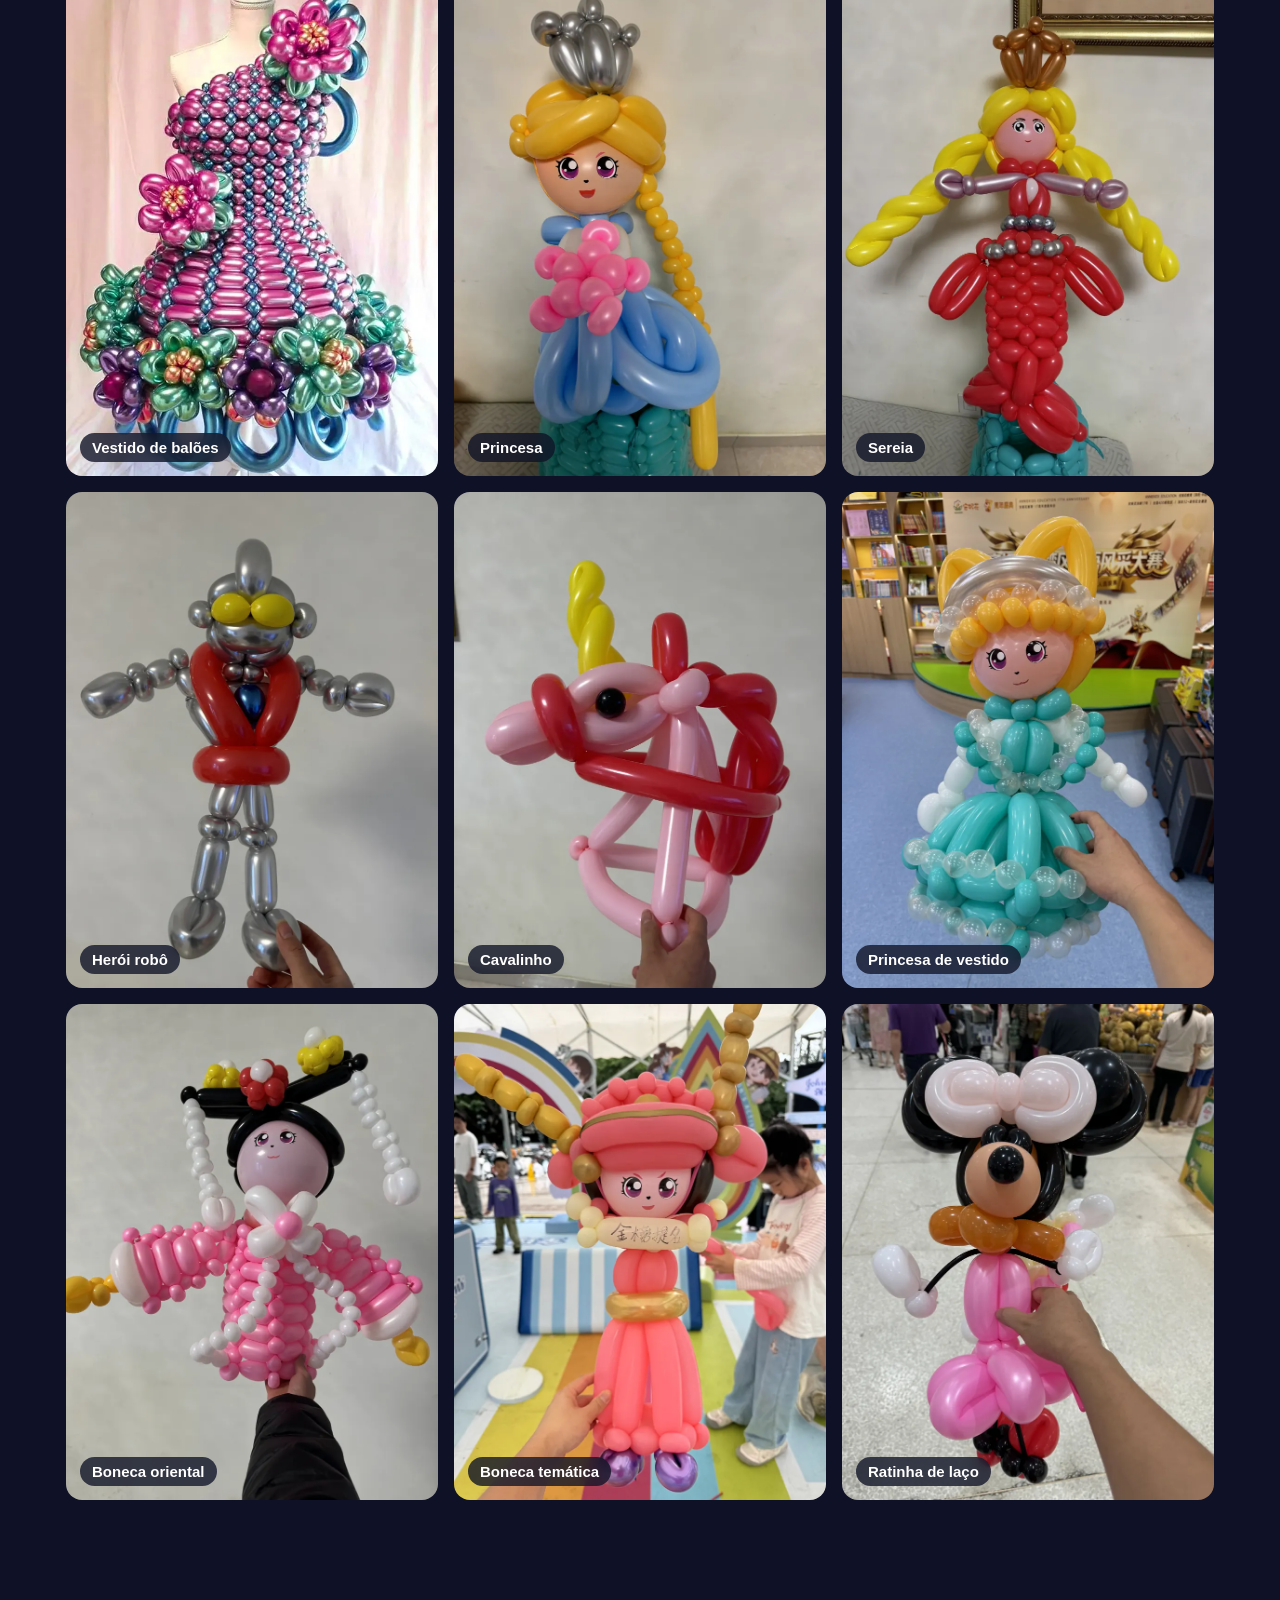
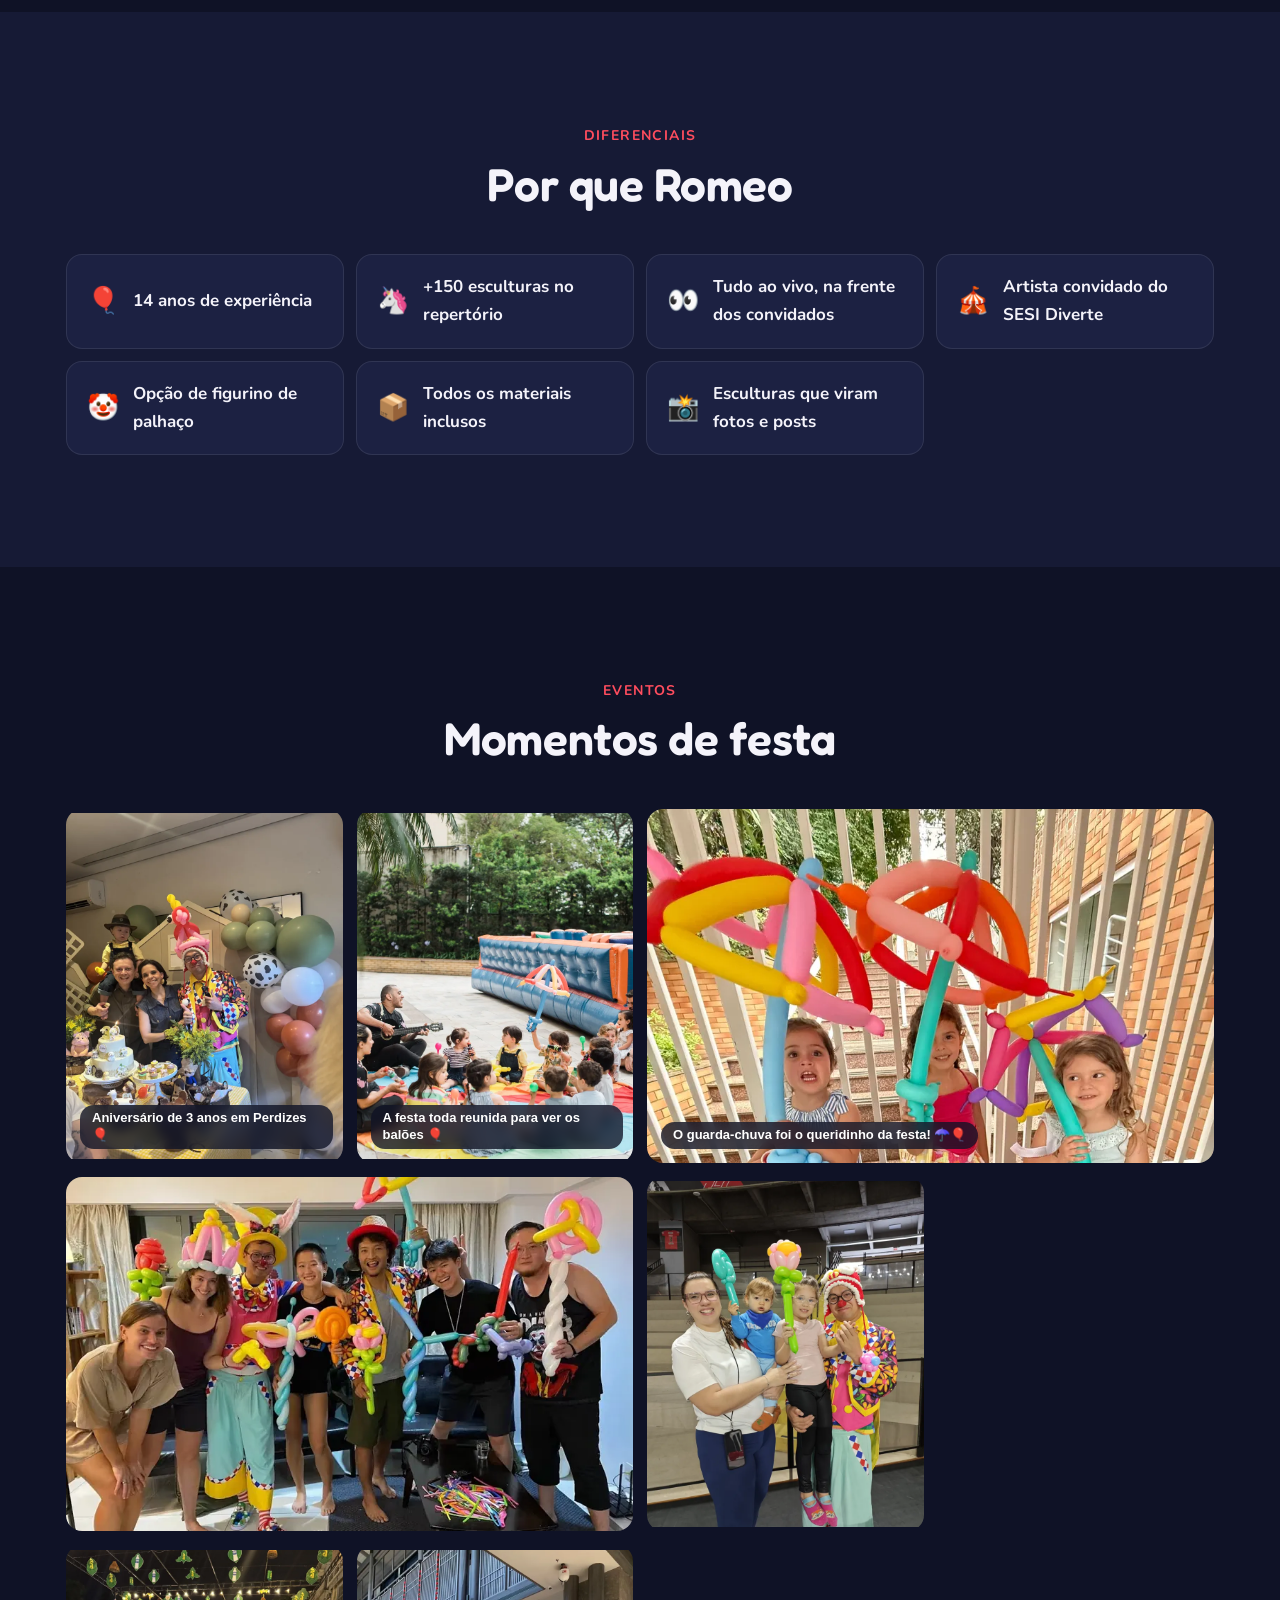
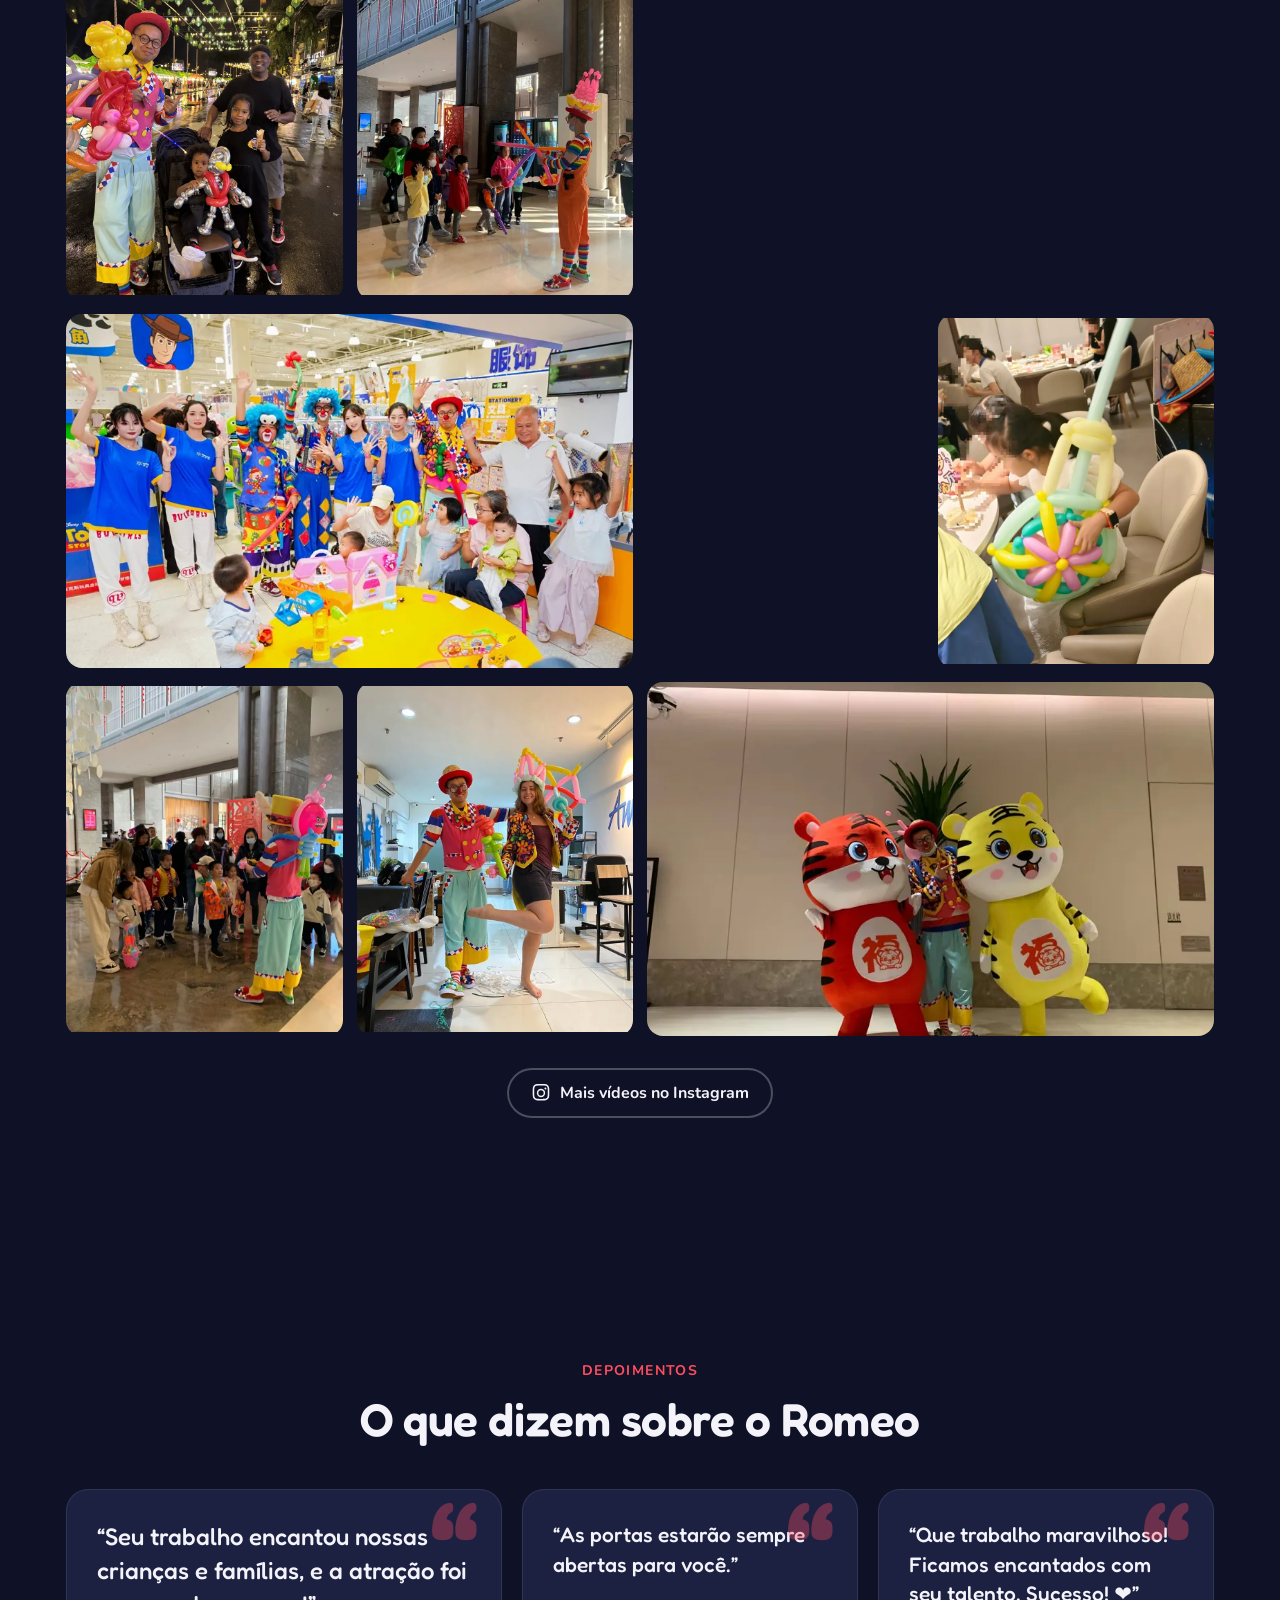
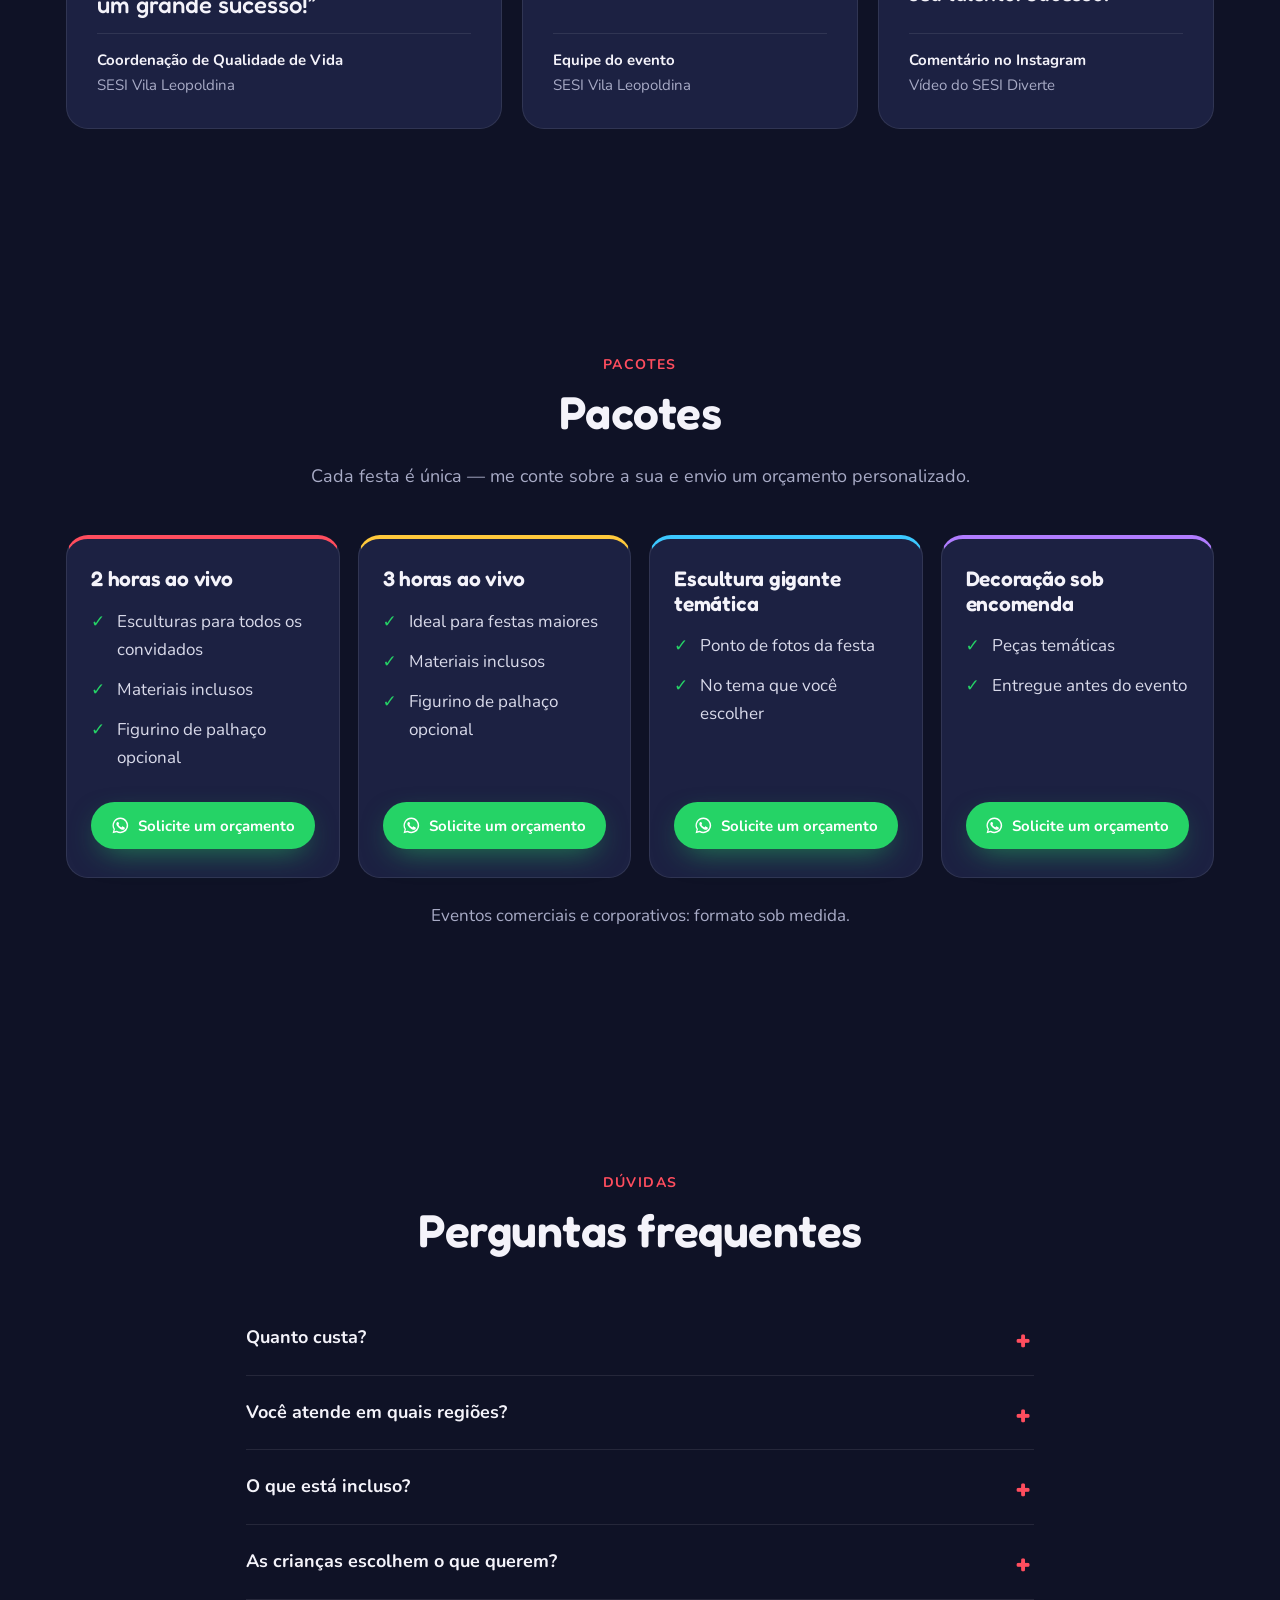
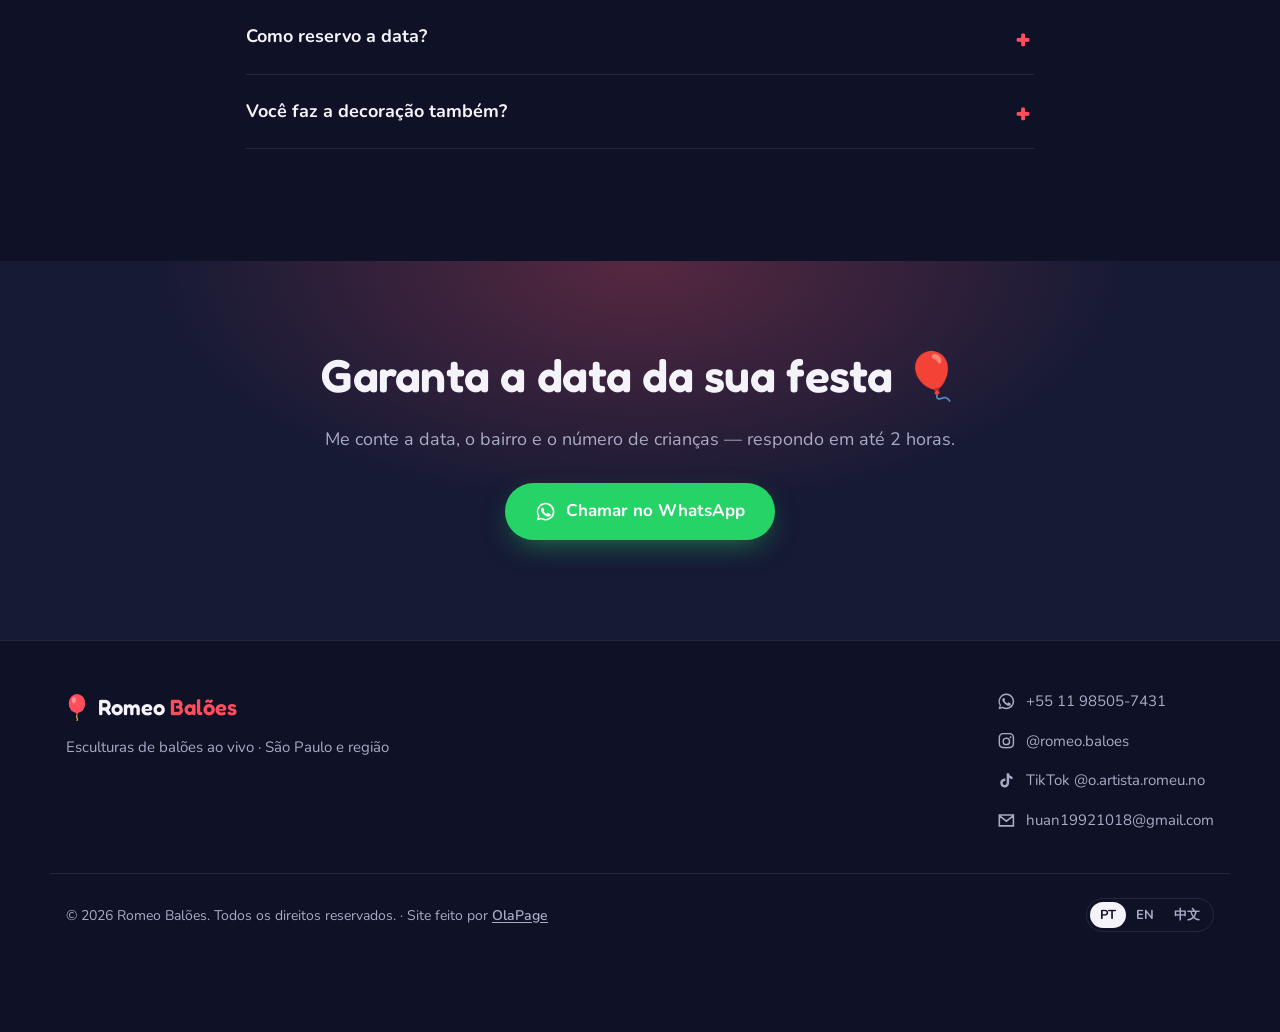
==== commit 05098a62: "造型数量全站从 100 改为 150（三语） Co-Authored-By: Claude Opus 5.5 <noreply@anthropic.com>" ====
--- a/site/public/index.html
+++ b/site/public/index.html
@@ -4,7 +4,7 @@
 <meta charset="utf-8">
 <meta name="viewport" content="width=device-width, initial-scale=1, viewport-fit=cover">
 <title>Romeo Balões — Escultor de balões ao vivo em São Paulo</title>
-<meta name="description" content="Esculturas de balões ao vivo para festas infantis e eventos em São Paulo. 14 anos de experiência, mais de 100 esculturas no repertório. Peça seu orçamento pelo WhatsApp.">
+<meta name="description" content="Esculturas de balões ao vivo para festas infantis e eventos em São Paulo. 14 anos de experiência, mais de 150 esculturas no repertório. Peça seu orçamento pelo WhatsApp.">
 <link rel="canonical" href="https://romeo-baloes.vercel.app/">
 <link rel="alternate" hreflang="pt-BR" href="https://romeo-baloes.vercel.app/">
 <link rel="alternate" hreflang="en" href="https://romeo-baloes.vercel.app/en/">
@@ -14,7 +14,7 @@
 <meta property="og:type" content="website">
 <meta property="og:site_name" content="Romeo Balões">
 <meta property="og:title" content="Romeo Balões — Escultor de balões ao vivo em São Paulo">
-<meta property="og:description" content="Esculturas de balões ao vivo para festas infantis e eventos em São Paulo. 14 anos de experiência, mais de 100 esculturas no repertório. Peça seu orçamento pelo WhatsApp.">
+<meta property="og:description" content="Esculturas de balões ao vivo para festas infantis e eventos em São Paulo. 14 anos de experiência, mais de 150 esculturas no repertório. Peça seu orçamento pelo WhatsApp.">
 <meta property="og:url" content="https://romeo-baloes.vercel.app/">
 <meta property="og:image" content="https://romeo-baloes.vercel.app/og-image.jpg?v=3625ed25">
 <meta property="og:image:width" content="1200">
@@ -30,7 +30,7 @@
 <script>document.documentElement.classList.add("js")</script>
 <script>window.va = window.va || function () { (window.vaq = window.vaq || []).push(arguments); };</script>
 <script defer src="/_vercel/insights/script.js"></script>
-<script type="application/ld+json">[{"@context": "https://schema.org", "@type": "EntertainmentBusiness", "name": "Romeo Balões", "description": "Esculturas de balões ao vivo para festas infantis e eventos em São Paulo. 14 anos de experiência, mais de 100 esculturas no repertório. Peça seu orçamento pelo WhatsApp.", "url": "https://romeo-baloes.vercel.app/", "image": "https://romeo-baloes.vercel.app/og-image.jpg", "telephone": "+55 11 98505-7431", "email": "huan19921018@gmail.com", "areaServed": {"@type": "City", "name": "São Paulo"}, "address": {"@type": "PostalAddress", "addressLocality": "São Paulo", "addressRegion": "SP", "addressCountry": "BR"}, "sameAs": ["https://www.instagram.com/romeo.baloes", "https://www.tiktok.com/@o.artista.romeu.no"], "knowsLanguage": ["pt-BR", "en", "zh"]}, {"@context": "https://schema.org", "@type": "FAQPage", "mainEntity": [{"@type": "Question", "name": "Quanto custa?", "acceptedAnswer": {"@type": "Answer", "text": "O valor depende da duração, do número de convidados e do local da festa. Me chame no WhatsApp com a data e o bairro que envio o orçamento na hora."}}, {"@type": "Question", "name": "Você atende em quais regiões?", "acceptedAnswer": {"@type": "Answer", "text": "São Paulo e região metropolitana. Me passe o endereço da festa que confirmo o deslocamento."}}, {"@type": "Question", "name": "O que está incluso?", "acceptedAnswer": {"@type": "Answer", "text": "Todos os balões e materiais, a apresentação ao vivo durante o período contratado e, se quiser, o figurino de palhaço."}}, {"@type": "Question", "name": "As crianças escolhem o que querem?", "acceptedAnswer": {"@type": "Answer", "text": "Sim! Tenho mais de 100 esculturas no repertório — personagens, animais, temas da festa. Elas escolhem e eu faço na hora."}}, {"@type": "Question", "name": "Como reservo a data?", "acceptedAnswer": {"@type": "Answer", "text": "Com 50% de sinal via Pix. O restante é pago no dia do evento. Assim que o sinal cai, a data é de vocês! 🎈"}}, {"@type": "Question", "name": "Você faz a decoração também?", "acceptedAnswer": {"@type": "Answer", "text": "Faço esculturas temáticas sob encomenda para a decoração e uma escultura gigante do tema como ponto de fotos."}}]}]</script>
+<script type="application/ld+json">[{"@context": "https://schema.org", "@type": "EntertainmentBusiness", "name": "Romeo Balões", "description": "Esculturas de balões ao vivo para festas infantis e eventos em São Paulo. 14 anos de experiência, mais de 150 esculturas no repertório. Peça seu orçamento pelo WhatsApp.", "url": "https://romeo-baloes.vercel.app/", "image": "https://romeo-baloes.vercel.app/og-image.jpg", "telephone": "+55 11 98505-7431", "email": "huan19921018@gmail.com", "areaServed": {"@type": "City", "name": "São Paulo"}, "address": {"@type": "PostalAddress", "addressLocality": "São Paulo", "addressRegion": "SP", "addressCountry": "BR"}, "sameAs": ["https://www.instagram.com/romeo.baloes", "https://www.tiktok.com/@o.artista.romeu.no"], "knowsLanguage": ["pt-BR", "en", "zh"]}, {"@context": "https://schema.org", "@type": "FAQPage", "mainEntity": [{"@type": "Question", "name": "Quanto custa?", "acceptedAnswer": {"@type": "Answer", "text": "O valor depende da duração, do número de convidados e do local da festa. Me chame no WhatsApp com a data e o bairro que envio o orçamento na hora."}}, {"@type": "Question", "name": "Você atende em quais regiões?", "acceptedAnswer": {"@type": "Answer", "text": "São Paulo e região metropolitana. Me passe o endereço da festa que confirmo o deslocamento."}}, {"@type": "Question", "name": "O que está incluso?", "acceptedAnswer": {"@type": "Answer", "text": "Todos os balões e materiais, a apresentação ao vivo durante o período contratado e, se quiser, o figurino de palhaço."}}, {"@type": "Question", "name": "As crianças escolhem o que querem?", "acceptedAnswer": {"@type": "Answer", "text": "Sim! Tenho mais de 150 esculturas no repertório — personagens, animais, temas da festa. Elas escolhem e eu faço na hora."}}, {"@type": "Question", "name": "Como reservo a data?", "acceptedAnswer": {"@type": "Answer", "text": "Com 50% de sinal via Pix. O restante é pago no dia do evento. Assim que o sinal cai, a data é de vocês! 🎈"}}, {"@type": "Question", "name": "Você faz a decoração também?", "acceptedAnswer": {"@type": "Answer", "text": "Faço esculturas temáticas sob encomenda para a decoração e uma escultura gigante do tema como ponto de fotos."}}]}]</script>
 </head>
 <body class="lang-pt">
 <a class="skip" href="#main">Pular para o conteúdo</a>
@@ -53,7 +53,7 @@
     <div class="hero-text">
       <p class="eyebrow">Escultor de balões · São Paulo</p>
       <h1>Não é só balão.<br><em>É a atração da sua festa.</em></h1>
-      <p class="hero-sub">Esculturas de balões ao vivo — 14 anos de experiência e mais de 100 esculturas no repertório.</p>
+      <p class="hero-sub">Esculturas de balões ao vivo — 14 anos de experiência e mais de 150 esculturas no repertório.</p>
       <div class="hero-cta">
         <a class="btn btn-wa btn-lg" href="https://wa.me/5511985057431?text=Ol%C3%A1%20Romeo%21%20Vi%20seu%20site%20e%20quero%20saber%20sobre%20uma%20festa.%0AData%3A%0ABairro%3A%0AN%C2%BA%20de%20crian%C3%A7as%3A" target="_blank" rel="noopener"><svg class="ico" viewBox="0 0 24 24" aria-hidden="true"><path fill="currentColor" d="M12 2a10 10 0 0 0-8.6 15.1L2 22l5-1.3A10 10 0 1 0 12 2Zm0 18.2c-1.6 0-3.1-.4-4.4-1.2l-.3-.2-3 .8.8-2.9-.2-.3A8.2 8.2 0 1 1 12 20.2Zm4.5-6.1c-.2-.1-1.5-.7-1.7-.8s-.4-.1-.6.1-.7.8-.8 1-.3.2-.5.1a6.7 6.7 0 0 1-3.3-2.9c-.2-.4.2-.4.7-1.3.1-.2 0-.3 0-.4l-.8-1.8c-.2-.5-.4-.4-.6-.4h-.5a1 1 0 0 0-.7.3 3 3 0 0 0-.9 2.2 5.2 5.2 0 0 0 1.1 2.7 11.9 11.9 0 0 0 4.6 4c1.7.7 2.3.8 3.2.7a2.7 2.7 0 0 0 1.8-1.3 2.2 2.2 0 0 0 .2-1.3c-.1-.1-.3-.2-.5-.3Z"/></svg>Garanta a data pelo WhatsApp</a>
         <a class="btn btn-ghost btn-lg" href="#services">Ver serviços</a>
@@ -67,7 +67,7 @@
 </section>
 
 <section class="trust" aria-label="Por que Romeo">
-  <div class="wrap trust-grid"><div class="trust-item"><strong>14</strong><span>anos de experiência</span></div><div class="trust-item"><strong>+100</strong><span>esculturas no repertório</span></div><div class="trust-item"><strong>SESI</strong><span>artista convidado do SESI Diverte</span></div></div>
+  <div class="wrap trust-grid"><div class="trust-item"><strong>14</strong><span>anos de experiência</span></div><div class="trust-item"><strong>+150</strong><span>esculturas no repertório</span></div><div class="trust-item"><strong>SESI</strong><span>artista convidado do SESI Diverte</span></div></div>
 </section>
 
 <section class="section about" id="about">
@@ -76,7 +76,7 @@
     <div class="about-text reveal">
       <p class="kicker">Sobre</p>
       <h2>Romeo — Escultor de Balões</h2>
-      <p>Com 14 anos de experiência, Romeo transformou a arte dos balões em espetáculo ao vivo. Seu repertório reúne mais de 100 esculturas — personagens, animais, chapéus, peças gigantes e criações temáticas feitas na hora, na frente das crianças e dos convidados.</p><p>Baseado em São Paulo, Romeo se apresenta em festas infantis, eventos de lojas, restaurantes e grandes eventos familiares — como o SESI Diverte (Vila Leopoldina), onde a coordenação do evento registrou: “Seu trabalho encantou nossas crianças e famílias, e a atração foi um grande sucesso!”</p>
+      <p>Com 14 anos de experiência, Romeo transformou a arte dos balões em espetáculo ao vivo. Seu repertório reúne mais de 150 esculturas — personagens, animais, chapéus, peças gigantes e criações temáticas feitas na hora, na frente das crianças e dos convidados.</p><p>Baseado em São Paulo, Romeo se apresenta em festas infantis, eventos de lojas, restaurantes e grandes eventos familiares — como o SESI Diverte (Vila Leopoldina), onde a coordenação do evento registrou: “Seu trabalho encantou nossas crianças e famílias, e a atração foi um grande sucesso!”</p>
       <p class="punch">Flor, cachorrinho e espada? Isso é só o começo.</p>
       
     </div>
@@ -107,7 +107,7 @@
 
 <section class="section works-sec" id="works">
   <div class="wrap">
-    <header class="section-head reveal"><p class="kicker">Repertório</p><h2>Esculturas feitas por Romeo</h2><p>Princesas, heróis, bichinhos e peças temáticas — uma amostra das mais de 100 esculturas do repertório.</p></header>
+    <header class="section-head reveal"><p class="kicker">Repertório</p><h2>Esculturas feitas por Romeo</h2><p>Princesas, heróis, bichinhos e peças temáticas — uma amostra das mais de 150 esculturas do repertório.</p></header>
     <div class="works"><button class="g-item work reveal" type="button" data-full="img/w-gown-1600.webp?v=f829be56" aria-label="Vestido de balões"><img class="" src="img/w-gown-800.webp?v=f829be56" srcset="img/w-gown-800.webp?v=f829be56 800w, img/w-gown-1200.webp?v=f829be56 1200w, img/w-gown-1600.webp?v=f829be56 1600w" sizes="(min-width: 900px) 33vw, 50vw" alt="Vestido de balões" loading="lazy" decoding="async"><span class="work-label">Vestido de balões</span></button><button class="g-item work reveal" type="button" data-full="img/w-princess-1600.webp?v=fe43b192" aria-label="Princesa"><img class="" src="img/w-princess-800.webp?v=7ef98ec7" srcset="img/w-princess-800.webp?v=7ef98ec7 800w, img/w-princess-1200.webp?v=d2daa711 1200w, img/w-princess-1600.webp?v=fe43b192 1600w" sizes="(min-width: 900px) 33vw, 50vw" alt="Princesa" loading="lazy" decoding="async"><span class="work-label">Princesa</span></button><button class="g-item work reveal" type="button" data-full="img/w-mermaid-1600.webp?v=f64dbb5a" aria-label="Sereia"><img class="" src="img/w-mermaid-800.webp?v=d6a1c077" srcset="img/w-mermaid-800.webp?v=d6a1c077 800w, img/w-mermaid-1200.webp?v=130f84ac 1200w, img/w-mermaid-1600.webp?v=f64dbb5a 1600w" sizes="(min-width: 900px) 33vw, 50vw" alt="Sereia" loading="lazy" decoding="async"><span class="work-label">Sereia</span></button><button class="g-item work reveal" type="button" data-full="img/w-robot-1600.webp?v=2056eaa0" aria-label="Herói robô"><img class="" src="img/w-robot-800.webp?v=a9c3ec23" srcset="img/w-robot-800.webp?v=a9c3ec23 800w, img/w-robot-1200.webp?v=0e2db51b 1200w, img/w-robot-1600.webp?v=2056eaa0 1600w" sizes="(min-width: 900px) 33vw, 50vw" alt="Herói robô" loading="lazy" decoding="async"><span class="work-label">Herói robô</span></button><button class="g-item work reveal" type="button" data-full="img/w-horse-1600.webp?v=0f36bb14" aria-label="Cavalinho"><img class="" src="img/w-horse-800.webp?v=0ca2b351" srcset="img/w-horse-800.webp?v=0ca2b351 800w, img/w-horse-1200.webp?v=74e12756 1200w, img/w-horse-1600.webp?v=0f36bb14 1600w" sizes="(min-width: 900px) 33vw, 50vw" alt="Cavalinho" loading="lazy" decoding="async"><span class="work-label">Cavalinho</span></button><button class="g-item work reveal" type="button" data-full="img/w-dress-doll-1600.webp?v=b3924a16" aria-label="Princesa de vestido"><img class="" src="img/w-dress-doll-800.webp?v=049b6e04" srcset="img/w-dress-doll-800.webp?v=049b6e04 800w, img/w-dress-doll-1200.webp?v=b2bd9c36 1200w, img/w-dress-doll-1600.webp?v=b3924a16 1600w" sizes="(min-width: 900px) 33vw, 50vw" alt="Princesa de vestido" loading="lazy" decoding="async"><span class="work-label">Princesa de vestido</span></button><button class="g-item work reveal" type="button" data-full="img/w-doll-1600.webp?v=1e286638" aria-label="Boneca oriental"><img class="" src="img/w-doll-800.webp?v=72190b79" srcset="img/w-doll-800.webp?v=72190b79 800w, img/w-doll-1200.webp?v=8d420709 1200w, img/w-doll-1600.webp?v=1e286638 1600w" sizes="(min-width: 900px) 33vw, 50vw" alt="Boneca oriental" loading="lazy" decoding="async"><span class="work-label">Boneca oriental</span></button><button class="g-item work reveal" type="button" data-full="img/w-theme-1600.webp?v=00e9bc95" aria-label="Boneca temática"><img class="" src="img/w-theme-800.webp?v=932ae55d" srcset="img/w-theme-800.webp?v=932ae55d 800w, img/w-theme-1200.webp?v=1a99233c 1200w, img/w-theme-1600.webp?v=00e9bc95 1600w" sizes="(min-width: 900px) 33vw, 50vw" alt="Boneca temática" loading="lazy" decoding="async"><span class="work-label">Boneca temática</span></button><button class="g-item work reveal" type="button" data-full="img/w-mouse-1600.webp?v=95e60c36" aria-label="Ratinha de laço"><img class="" src="img/w-mouse-800.webp?v=079a0377" srcset="img/w-mouse-800.webp?v=079a0377 800w, img/w-mouse-1200.webp?v=4e567366 1200w, img/w-mouse-1600.webp?v=95e60c36 1600w" sizes="(min-width: 900px) 33vw, 50vw" alt="Ratinha de laço" loading="lazy" decoding="async"><span class="work-label">Ratinha de laço</span></button></div>
   </div>
 </section>
@@ -115,7 +115,7 @@
 <section class="section why">
   <div class="wrap">
     <header class="section-head reveal"><p class="kicker">Diferenciais</p><h2>Por que Romeo</h2></header>
-    <ul class="why-list"><li class="reveal"><span class="why-ico" aria-hidden="true">🎈</span>14 anos de experiência</li><li class="reveal"><span class="why-ico" aria-hidden="true">🦄</span>+100 esculturas no repertório</li><li class="reveal"><span class="why-ico" aria-hidden="true">👀</span>Tudo ao vivo, na frente dos convidados</li><li class="reveal"><span class="why-ico" aria-hidden="true">🎪</span>Artista convidado do SESI Diverte</li><li class="reveal"><span class="why-ico" aria-hidden="true">🤡</span>Opção de figurino de palhaço</li><li class="reveal"><span class="why-ico" aria-hidden="true">📦</span>Todos os materiais inclusos</li><li class="reveal"><span class="why-ico" aria-hidden="true">📸</span>Esculturas que viram fotos e posts</li></ul>
+    <ul class="why-list"><li class="reveal"><span class="why-ico" aria-hidden="true">🎈</span>14 anos de experiência</li><li class="reveal"><span class="why-ico" aria-hidden="true">🦄</span>+150 esculturas no repertório</li><li class="reveal"><span class="why-ico" aria-hidden="true">👀</span>Tudo ao vivo, na frente dos convidados</li><li class="reveal"><span class="why-ico" aria-hidden="true">🎪</span>Artista convidado do SESI Diverte</li><li class="reveal"><span class="why-ico" aria-hidden="true">🤡</span>Opção de figurino de palhaço</li><li class="reveal"><span class="why-ico" aria-hidden="true">📦</span>Todos os materiais inclusos</li><li class="reveal"><span class="why-ico" aria-hidden="true">📸</span>Esculturas que viram fotos e posts</li></ul>
   </div>
 </section>
 
@@ -173,7 +173,7 @@
 <section class="section" id="faq">
   <div class="wrap narrow">
     <header class="section-head reveal"><p class="kicker">Dúvidas</p><h2>Perguntas frequentes</h2></header>
-    <div class="faq"><details class="reveal"><summary>Quanto custa?</summary><p>O valor depende da duração, do número de convidados e do local da festa. Me chame no WhatsApp com a data e o bairro que envio o orçamento na hora.</p></details><details class="reveal"><summary>Você atende em quais regiões?</summary><p>São Paulo e região metropolitana. Me passe o endereço da festa que confirmo o deslocamento.</p></details><details class="reveal"><summary>O que está incluso?</summary><p>Todos os balões e materiais, a apresentação ao vivo durante o período contratado e, se quiser, o figurino de palhaço.</p></details><details class="reveal"><summary>As crianças escolhem o que querem?</summary><p>Sim! Tenho mais de 100 esculturas no repertório — personagens, animais, temas da festa. Elas escolhem e eu faço na hora.</p></details><details class="reveal"><summary>Como reservo a data?</summary><p>Com 50% de sinal via Pix. O restante é pago no dia do evento. Assim que o sinal cai, a data é de vocês! 🎈</p></details><details class="reveal"><summary>Você faz a decoração também?</summary><p>Faço esculturas temáticas sob encomenda para a decoração e uma escultura gigante do tema como ponto de fotos.</p></details></div>
+    <div class="faq"><details class="reveal"><summary>Quanto custa?</summary><p>O valor depende da duração, do número de convidados e do local da festa. Me chame no WhatsApp com a data e o bairro que envio o orçamento na hora.</p></details><details class="reveal"><summary>Você atende em quais regiões?</summary><p>São Paulo e região metropolitana. Me passe o endereço da festa que confirmo o deslocamento.</p></details><details class="reveal"><summary>O que está incluso?</summary><p>Todos os balões e materiais, a apresentação ao vivo durante o período contratado e, se quiser, o figurino de palhaço.</p></details><details class="reveal"><summary>As crianças escolhem o que querem?</summary><p>Sim! Tenho mais de 150 esculturas no repertório — personagens, animais, temas da festa. Elas escolhem e eu faço na hora.</p></details><details class="reveal"><summary>Como reservo a data?</summary><p>Com 50% de sinal via Pix. O restante é pago no dia do evento. Assim que o sinal cai, a data é de vocês! 🎈</p></details><details class="reveal"><summary>Você faz a decoração também?</summary><p>Faço esculturas temáticas sob encomenda para a decoração e uma escultura gigante do tema como ponto de fotos.</p></details></div>
   </div>
 </section>
 
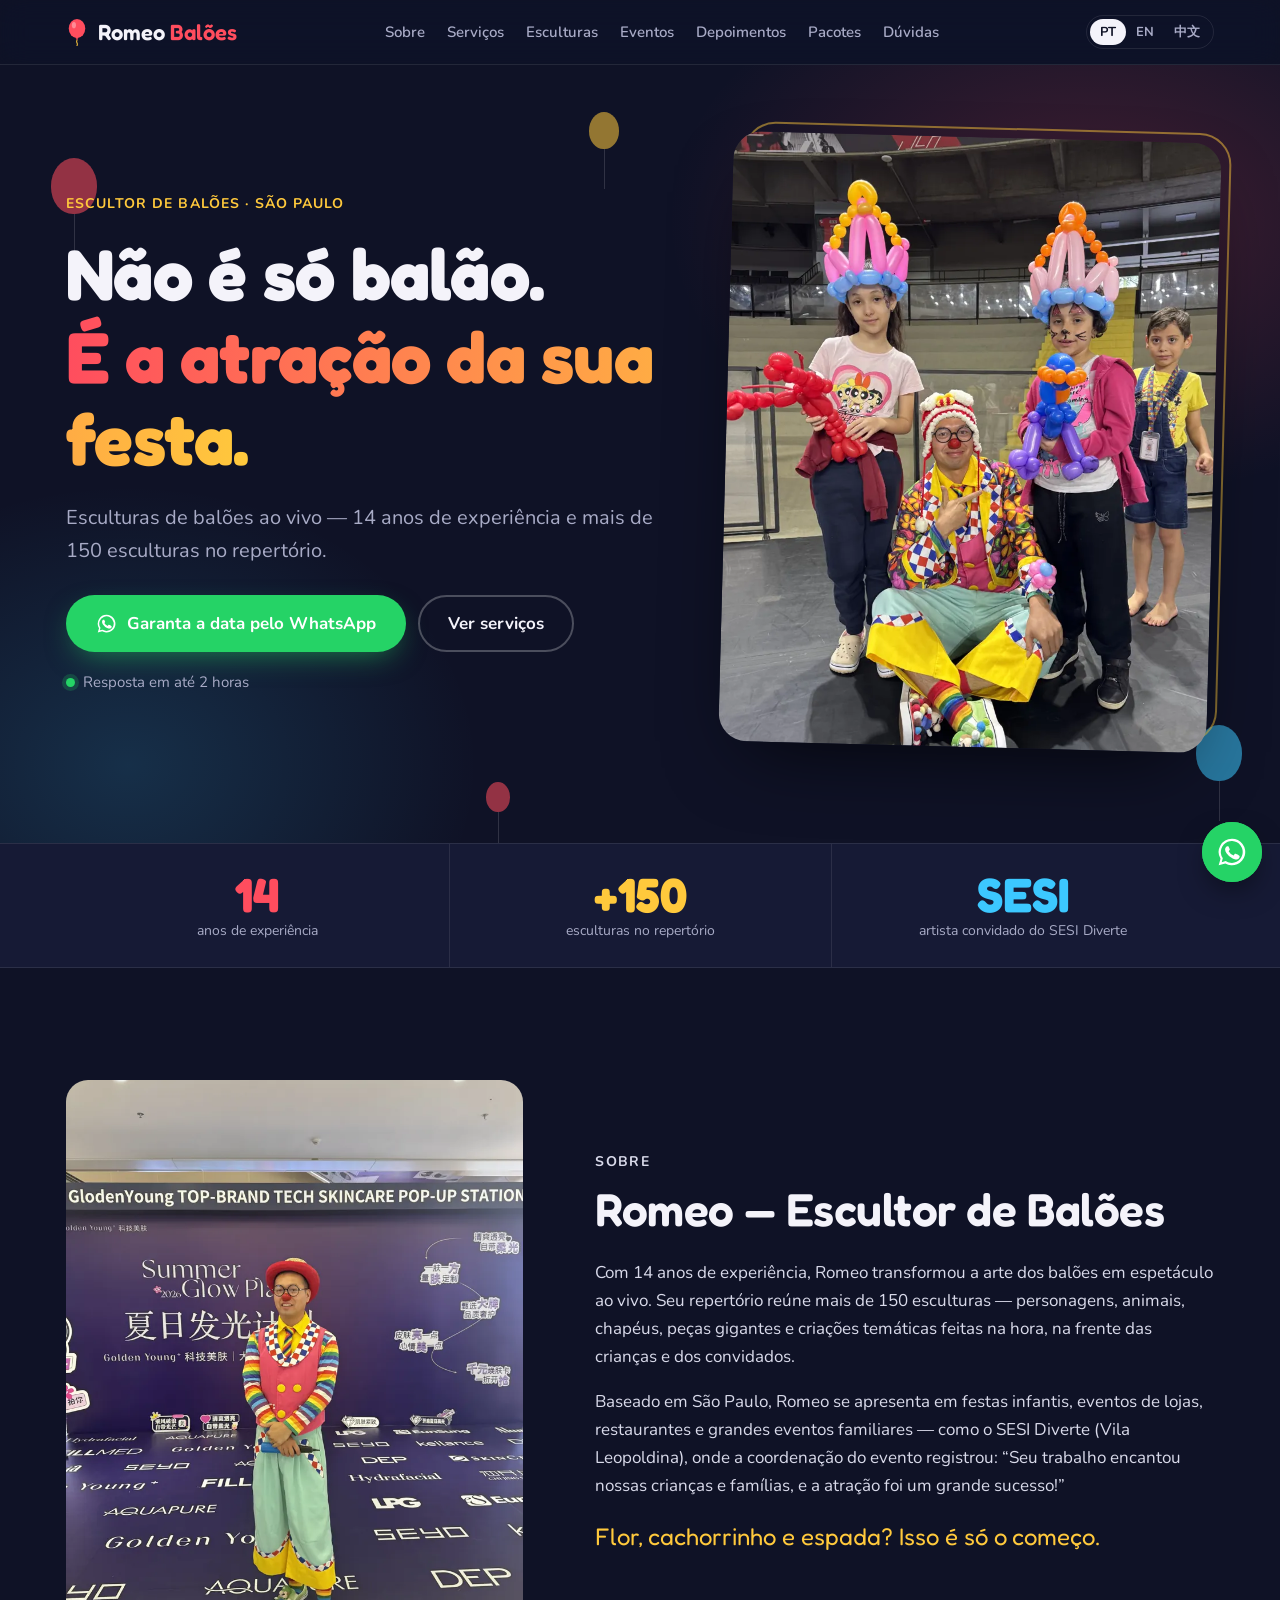
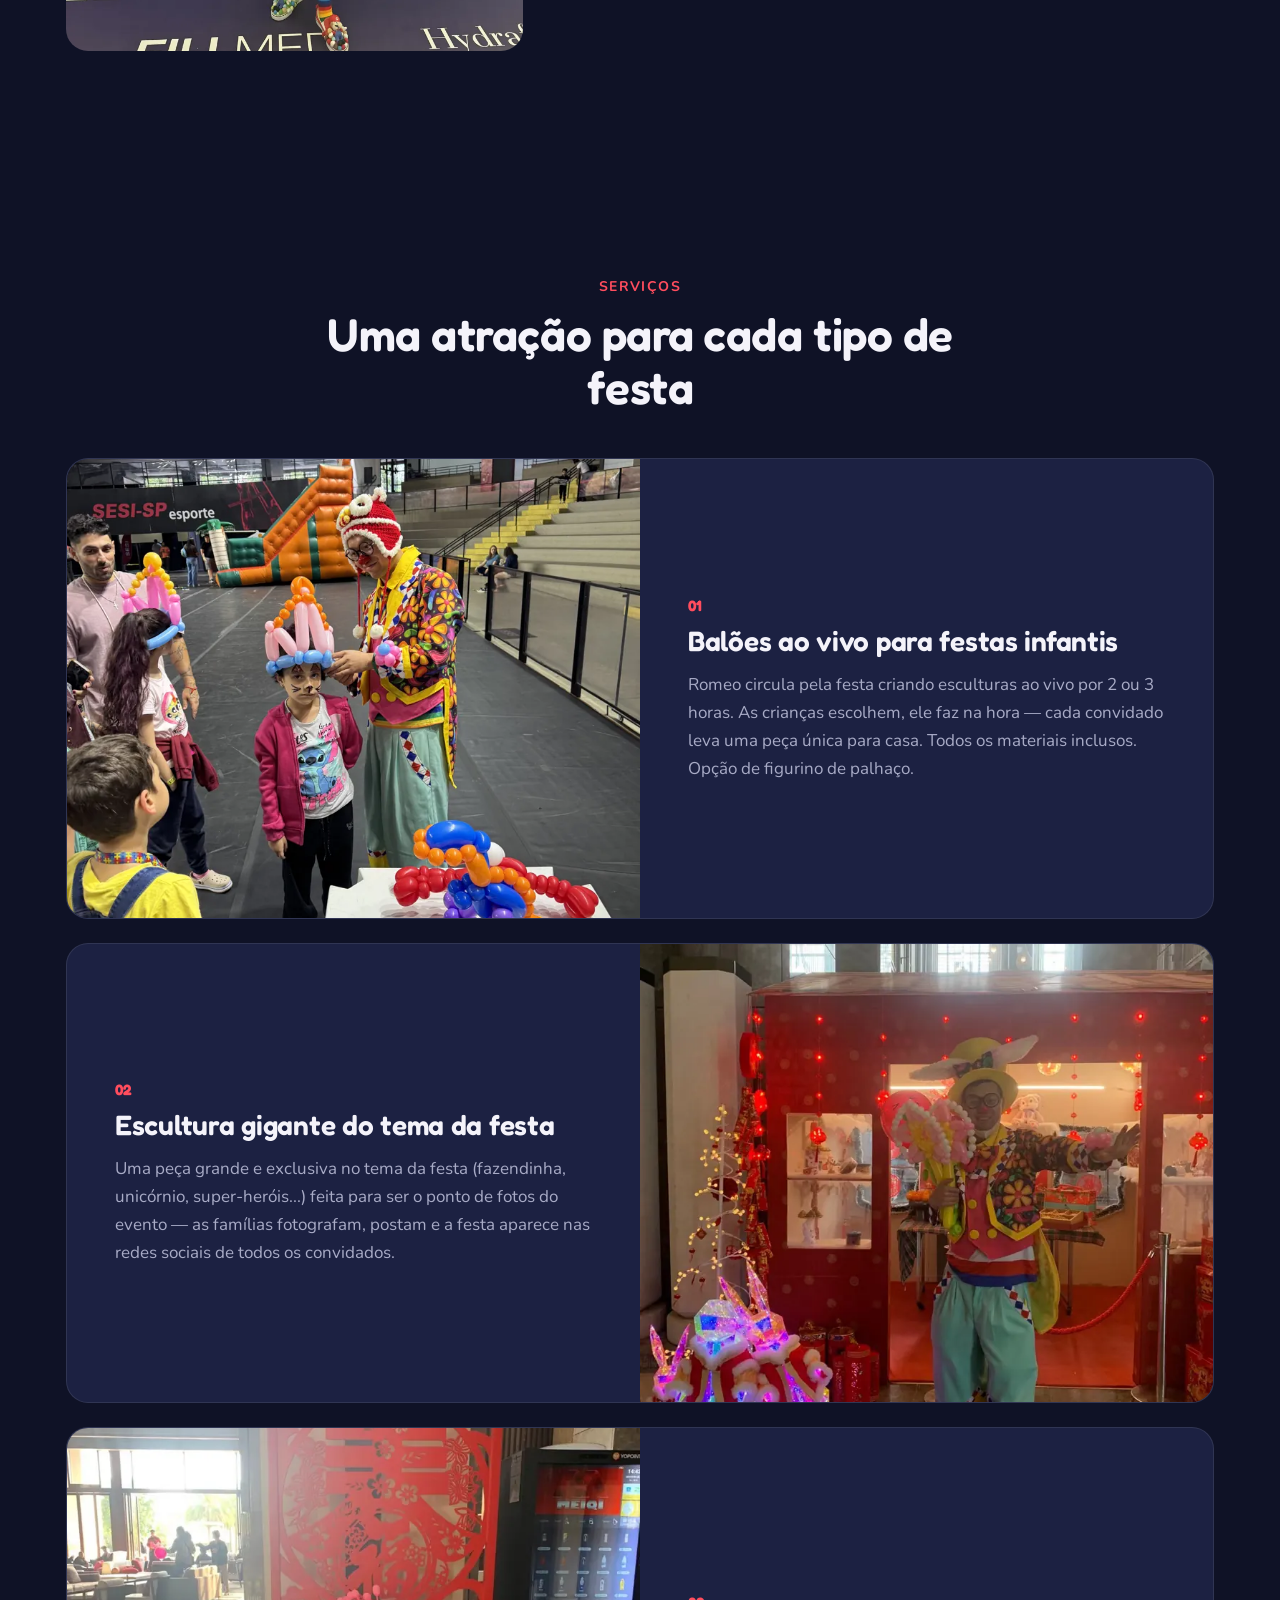
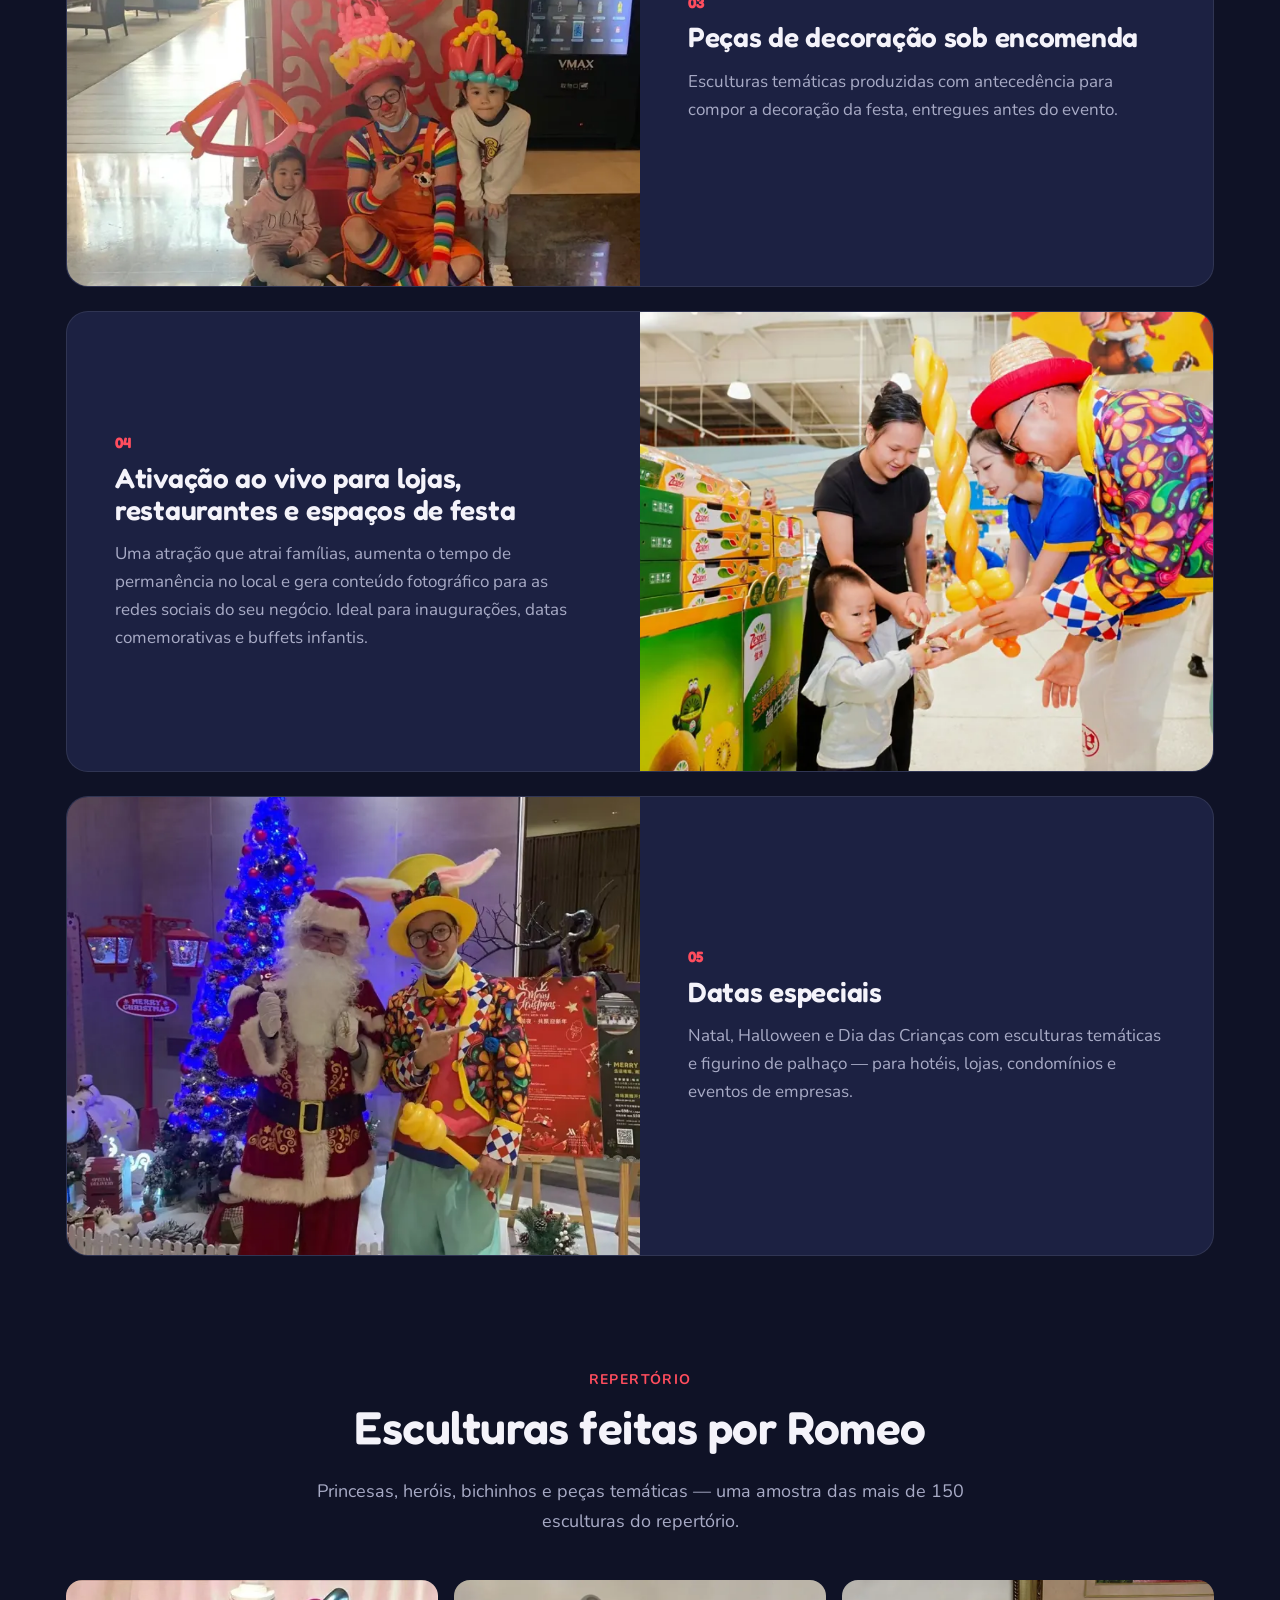
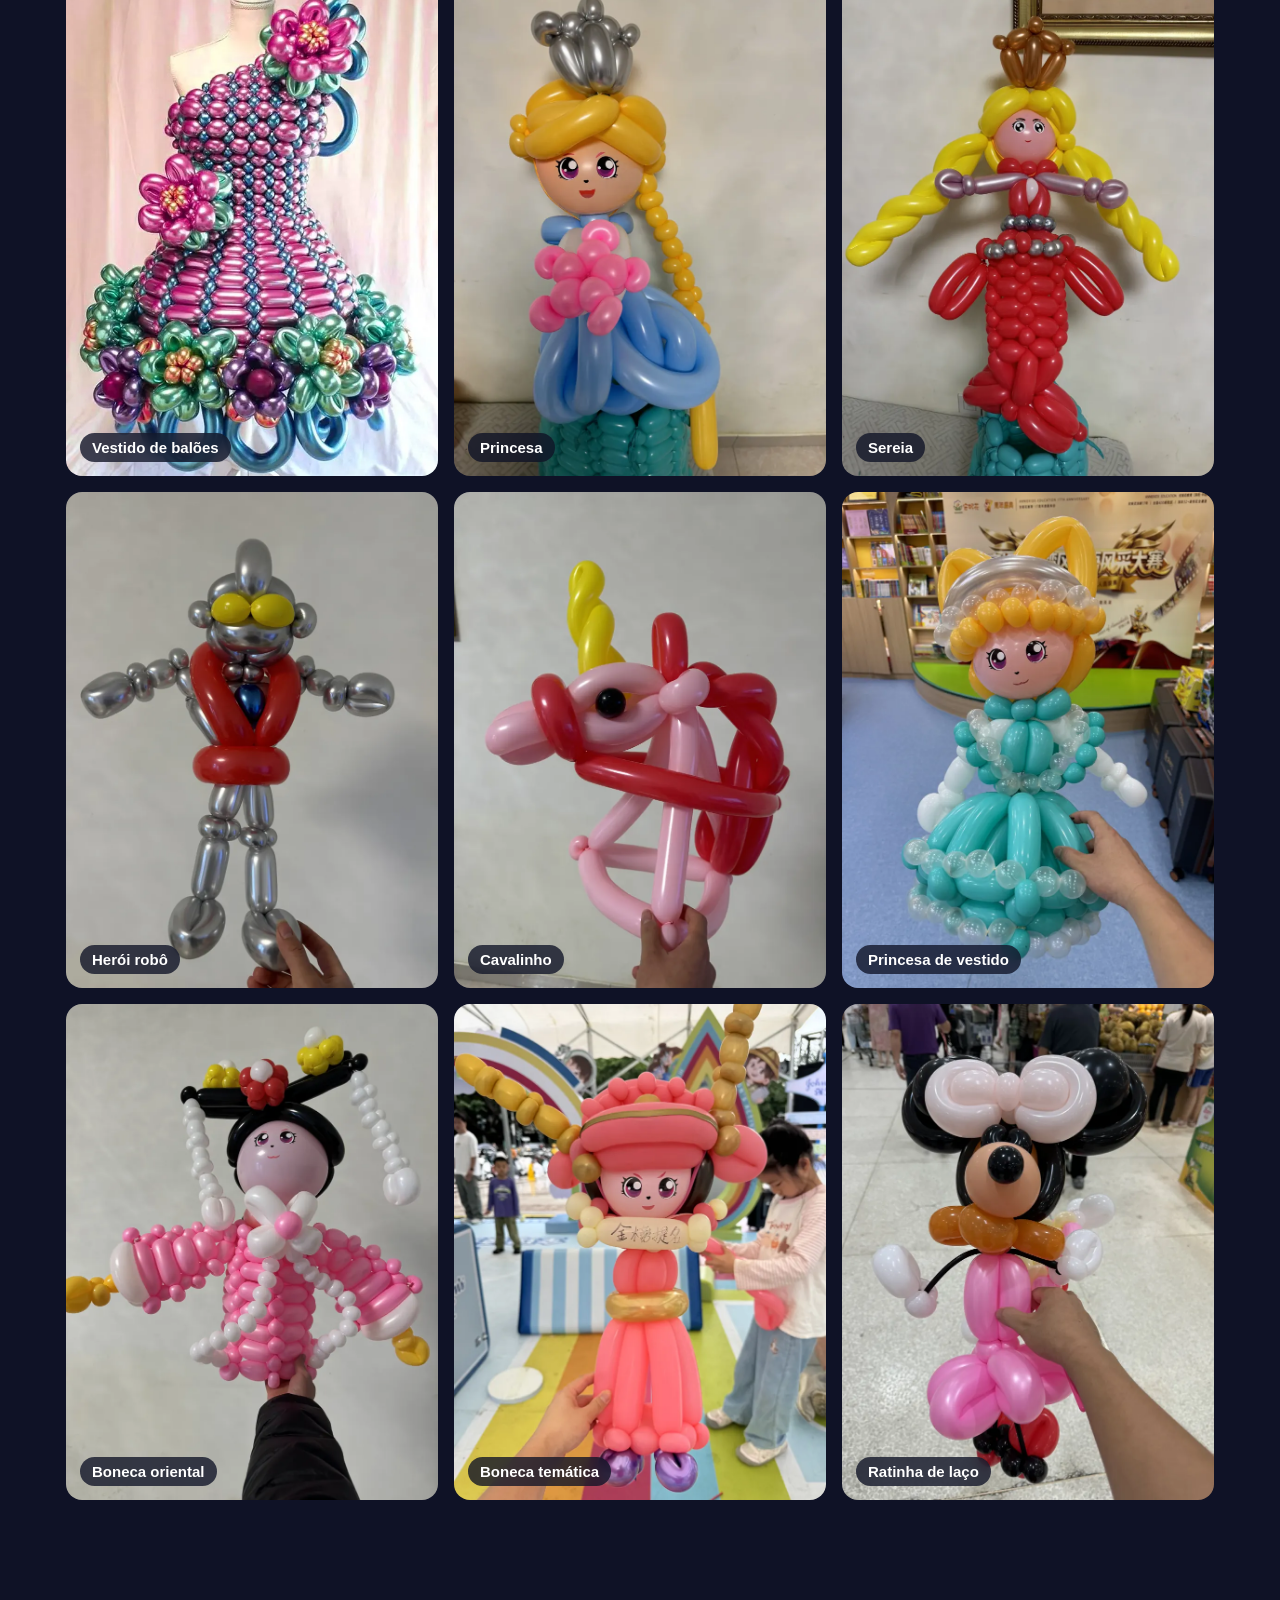
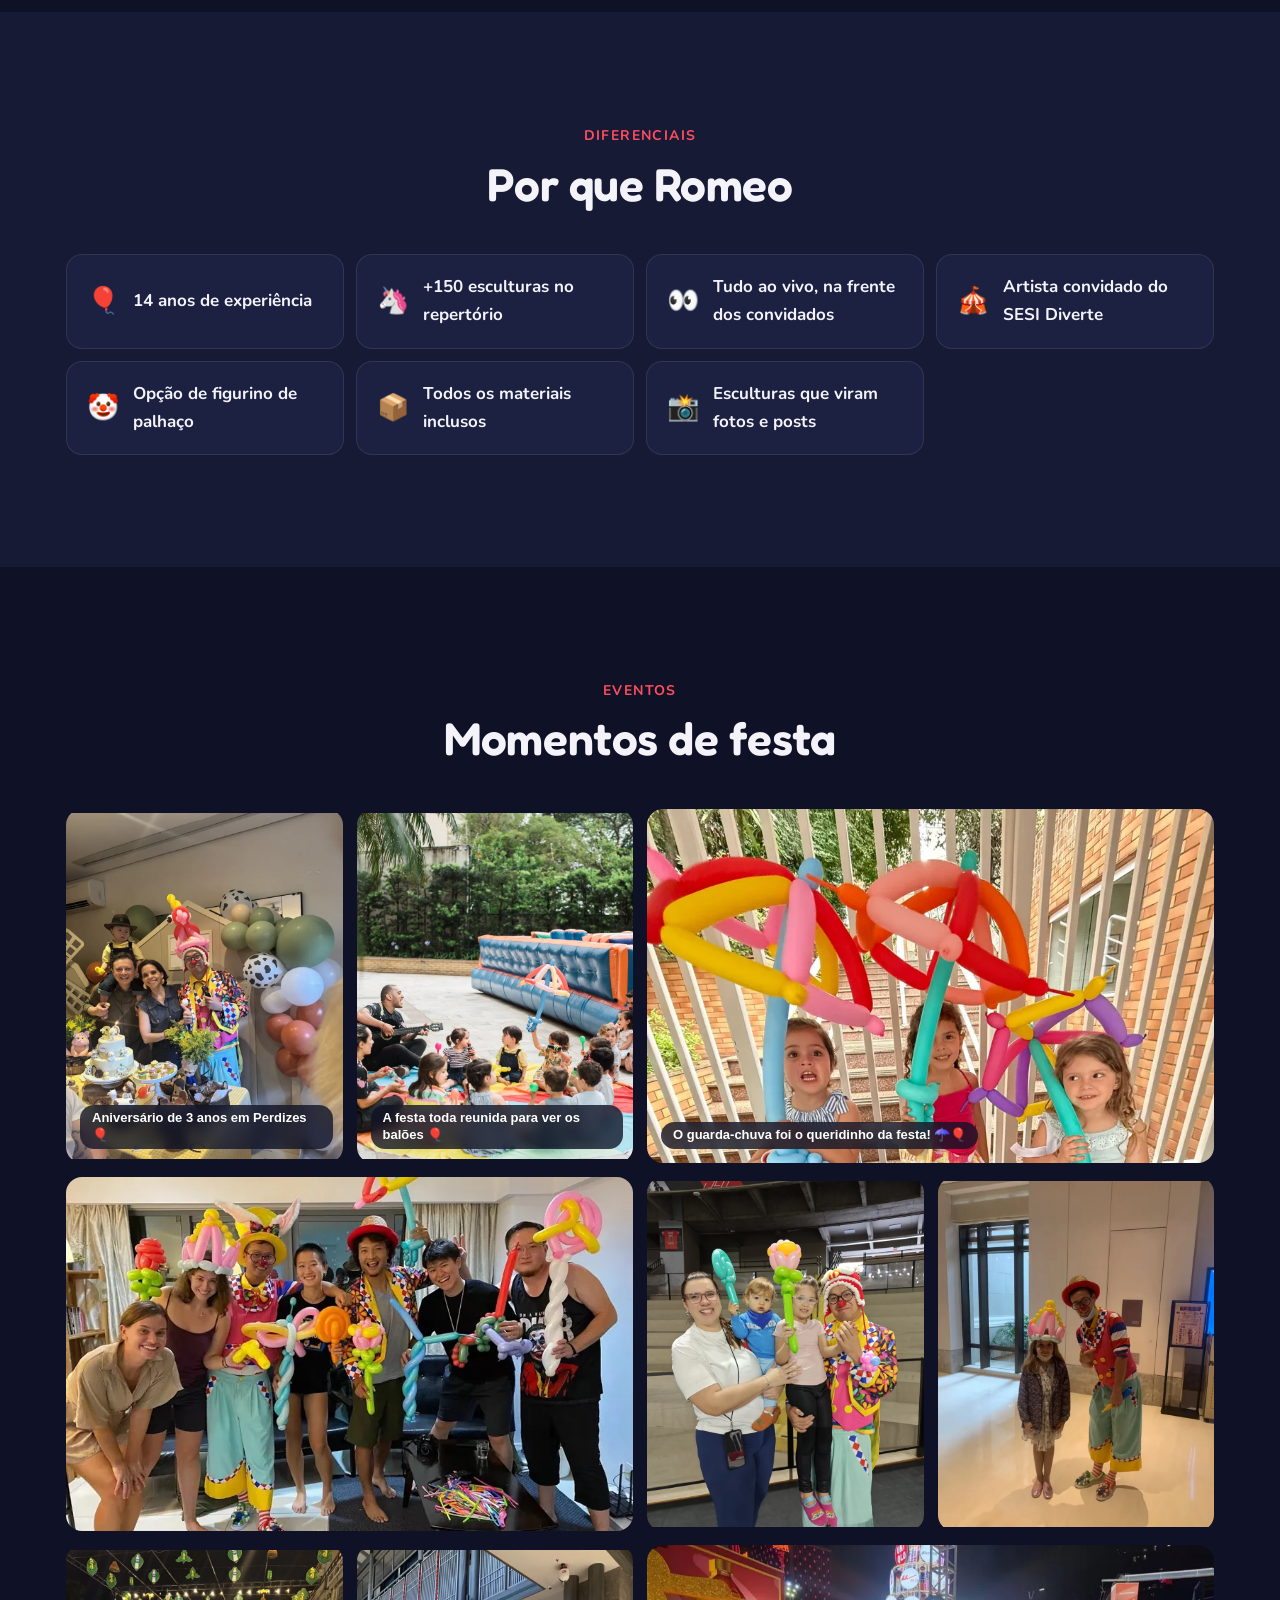
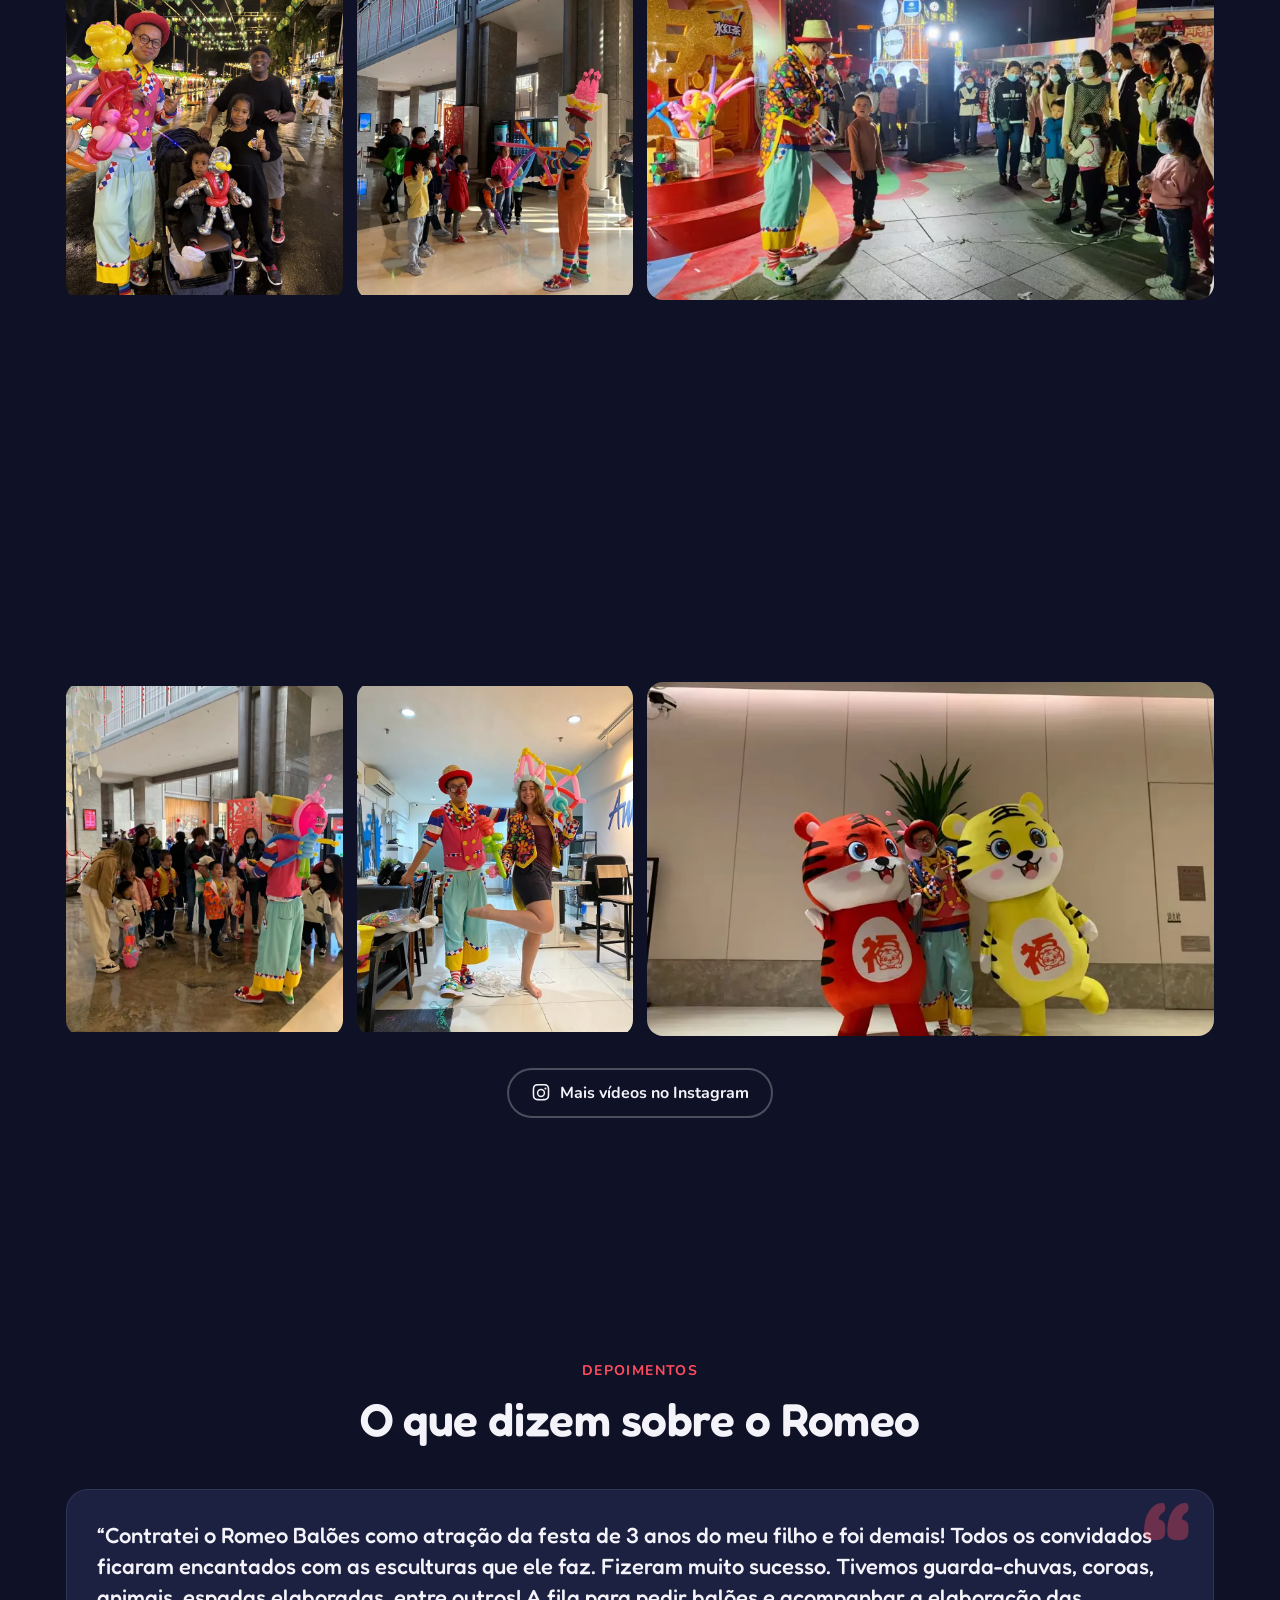
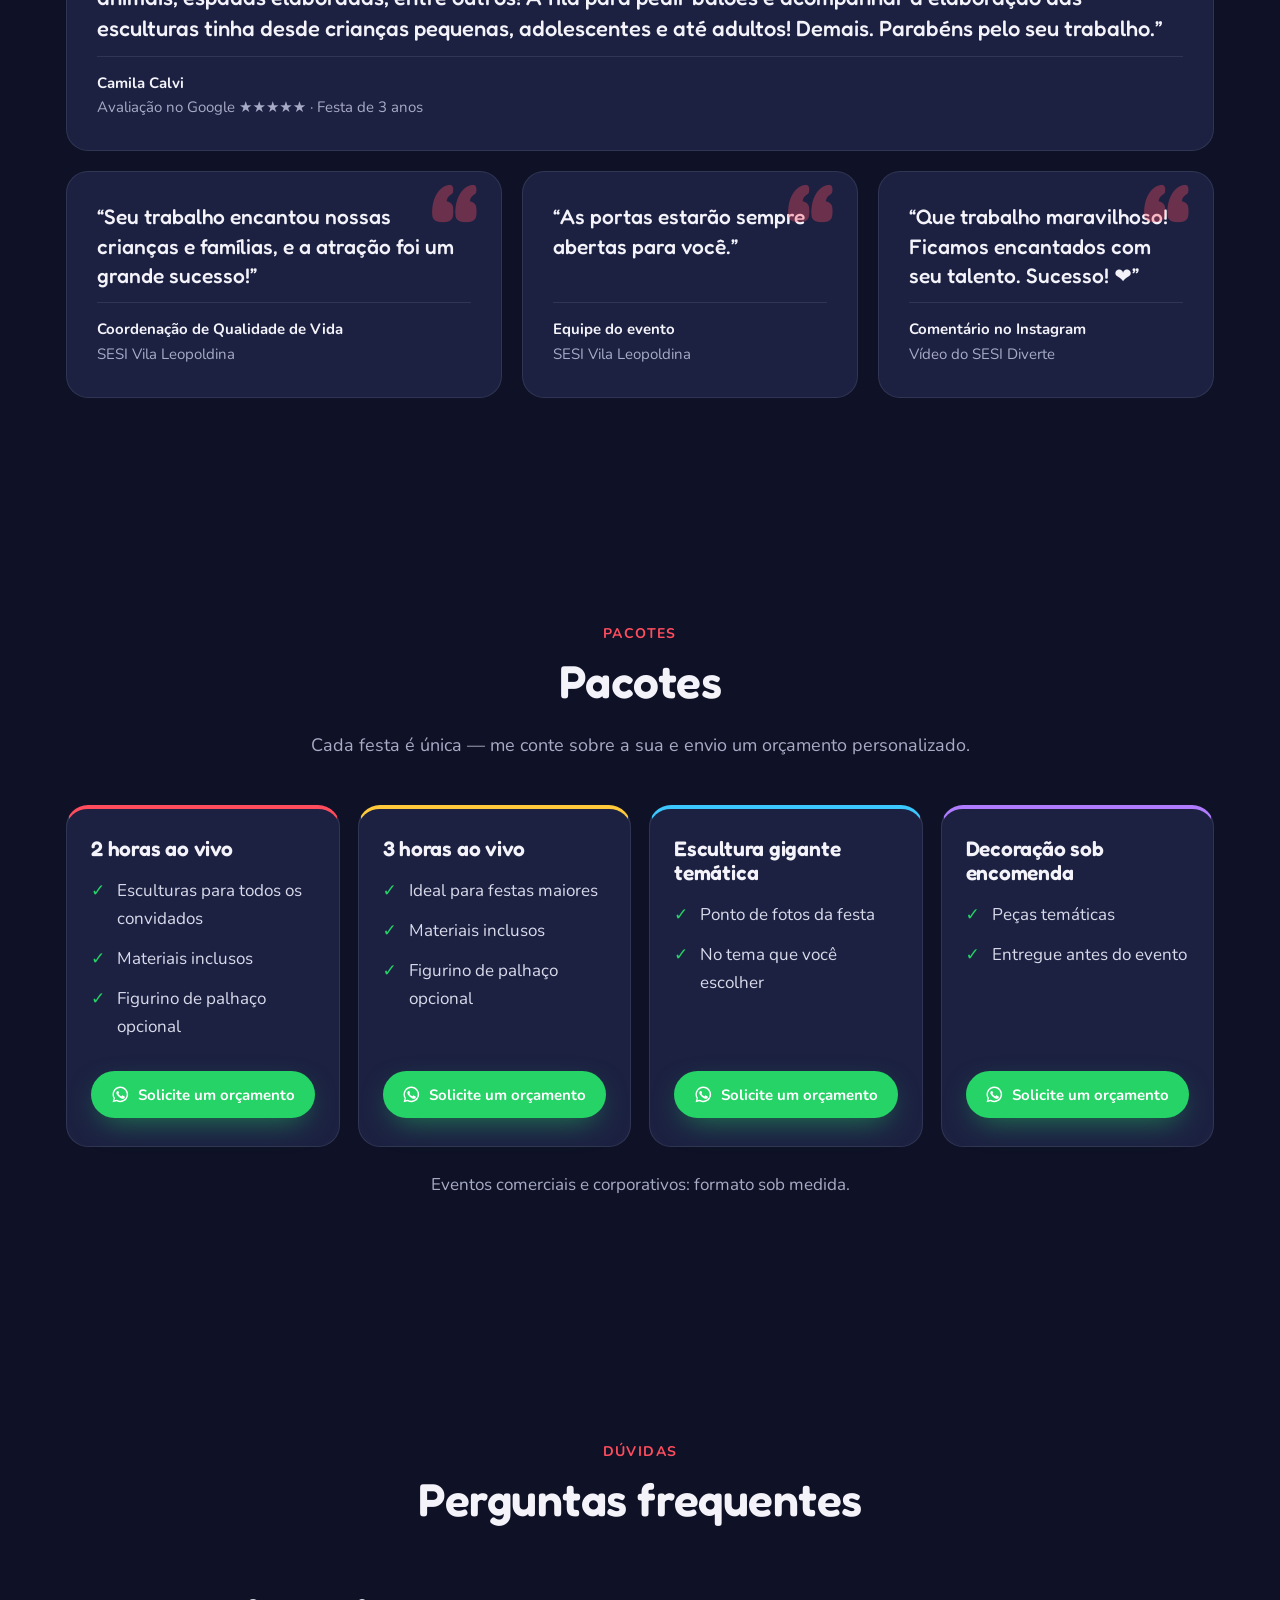
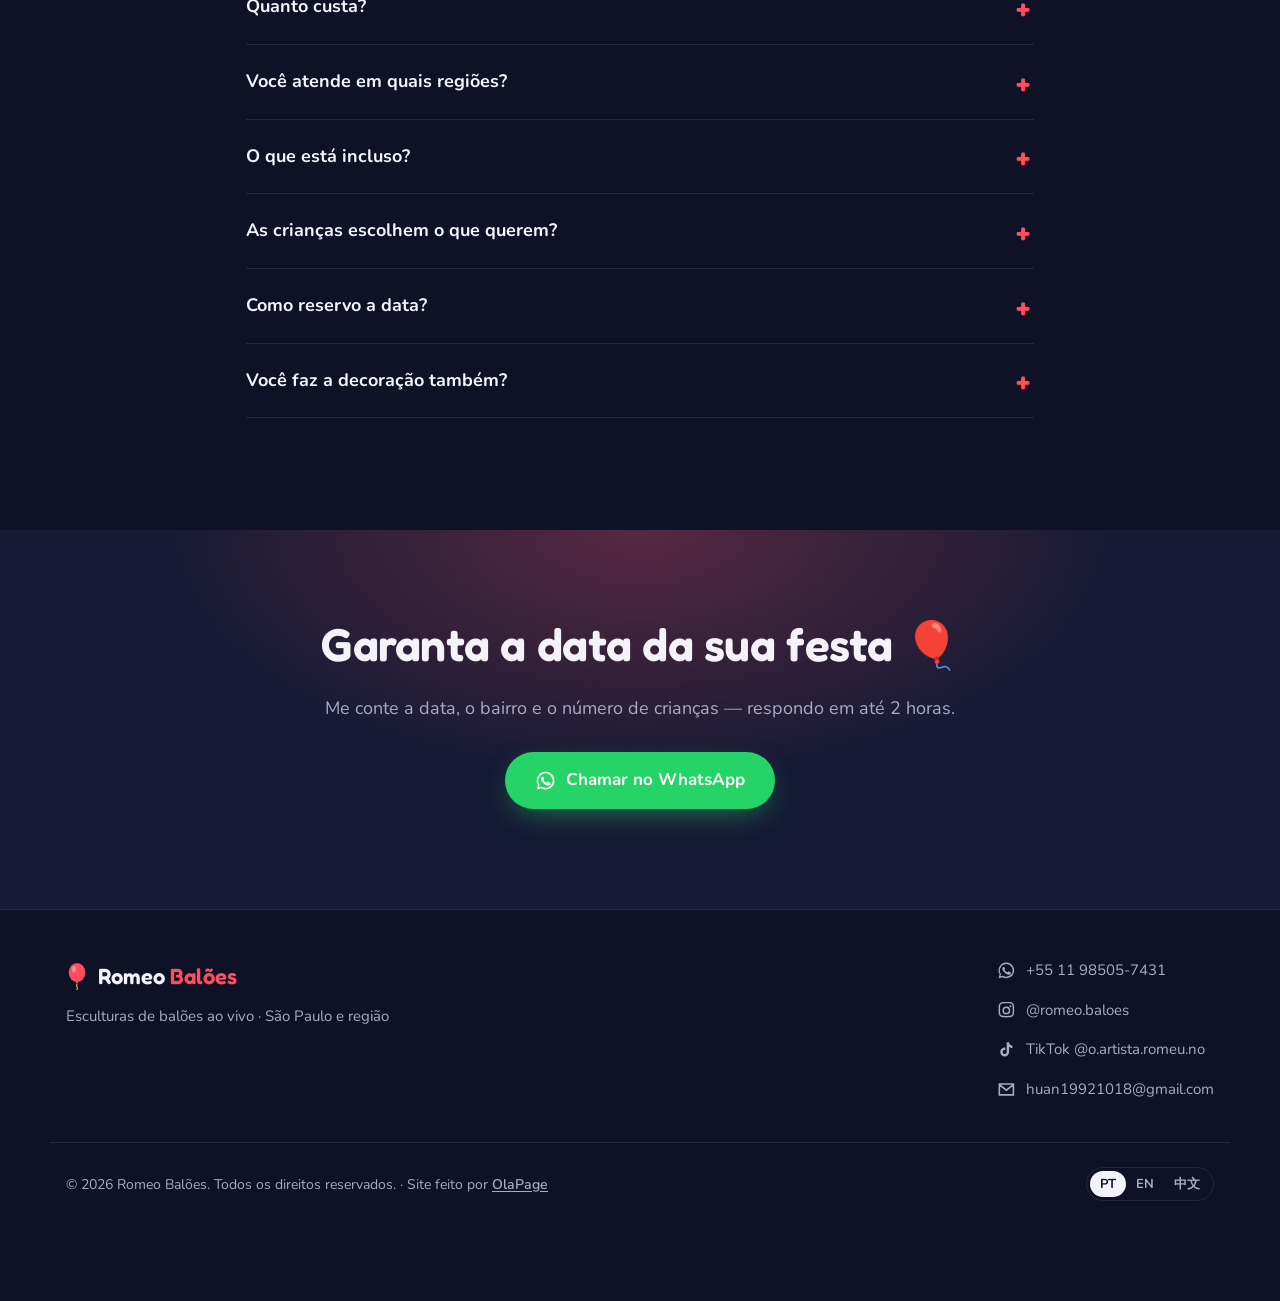
==== commit 26b9ea14: "评价区新增 Camila Calvi 的 Google 五星评价（3 岁生日派对），附英/中译文 - 放在第一张，桌面版占满一行，原三条排在下面 - 手机版第一条评价字号调小，避免过长  Co-Aut" ====
--- a/site/public/index.html
+++ b/site/public/index.html
@@ -26,7 +26,7 @@
 <link rel="preconnect" href="https://fonts.gstatic.com" crossorigin>
 <link rel="stylesheet" href="https://fonts.googleapis.com/css2?family=Fredoka:wght@500;600;700&family=Nunito:wght@400;600;700&display=swap">
 <link rel="preload" as="image" href="img/hero-800.webp?v=e5b56868" imagesrcset="img/hero-800.webp?v=e5b56868 800w, img/hero-1200.webp?v=afed4a90 1200w, img/hero-1600.webp?v=82c1dd11 1600w" imagesizes="(min-width: 900px) 45vw, 100vw">
-<link rel="stylesheet" href="assets/style.css?v=b3c92270">
+<link rel="stylesheet" href="assets/style.css?v=3d00c618">
 <script>document.documentElement.classList.add("js")</script>
 <script>window.va = window.va || function () { (window.vaq = window.vaq || []).push(arguments); };</script>
 <script defer src="/_vercel/insights/script.js"></script>
@@ -131,6 +131,10 @@
   <div class="wrap">
     <header class="section-head reveal"><p class="kicker">Depoimentos</p><h2>O que dizem sobre o Romeo</h2></header>
     <div class="reviews"><figure class="review reveal">
+  <blockquote lang="pt-BR">“Contratei o Romeo Balões como atração da festa de 3 anos do meu filho e foi demais! Todos os convidados ficaram encantados com as esculturas que ele faz. Fizeram muito sucesso. Tivemos guarda-chuvas, coroas, animais, espadas elaboradas, entre outros! A fila para pedir balões e acompanhar a elaboração das esculturas tinha desde crianças pequenas, adolescentes e até adultos! Demais. Parabéns pelo seu trabalho.”</blockquote>
+  
+  <figcaption><strong>Camila Calvi</strong><span>Avaliação no Google ★★★★★ · Festa de 3 anos</span></figcaption>
+</figure><figure class="review reveal">
   <blockquote lang="pt-BR">“Seu trabalho encantou nossas crianças e famílias, e a atração foi um grande sucesso!”</blockquote>
   
   <figcaption><strong>Coordenação de Qualidade de Vida</strong><span>SESI Vila Leopoldina</span></figcaption>
--- a/site/public/assets/style.css
+++ b/site/public/assets/style.css
@@ -246,12 +246,14 @@
 .review { margin: 0; background: var(--card); border: 1px solid var(--line); border-radius: var(--radius); padding: 30px; position: relative; display: flex; flex-direction: column; }
 .review::before { content: "“"; position: absolute; top: -6px; right: 22px; font: 700 110px/1 var(--head); color: var(--coral); opacity: .35; }
 .review blockquote { margin: 0 0 12px; font-family: var(--head); font-size: 21px; line-height: 1.4; font-weight: 500; }
-.review:first-child blockquote { font-size: 24px; }
+.review:first-child blockquote { font-size: 19px; }
 .review-tr { color: var(--muted); font-size: 15px; }
 .review figcaption { margin-top: auto; padding-top: 14px; border-top: 1px solid var(--line); display: flex; flex-direction: column; font-size: 15px; }
 .review figcaption span { color: var(--muted); }
 @media (min-width: 900px) {
   .reviews { grid-template-columns: 1.3fr 1fr 1fr; }
+  .review:first-child { grid-column: 1 / -1; }
+  .review:first-child blockquote { font-size: 22px; }
 }
 
 /* packages */
